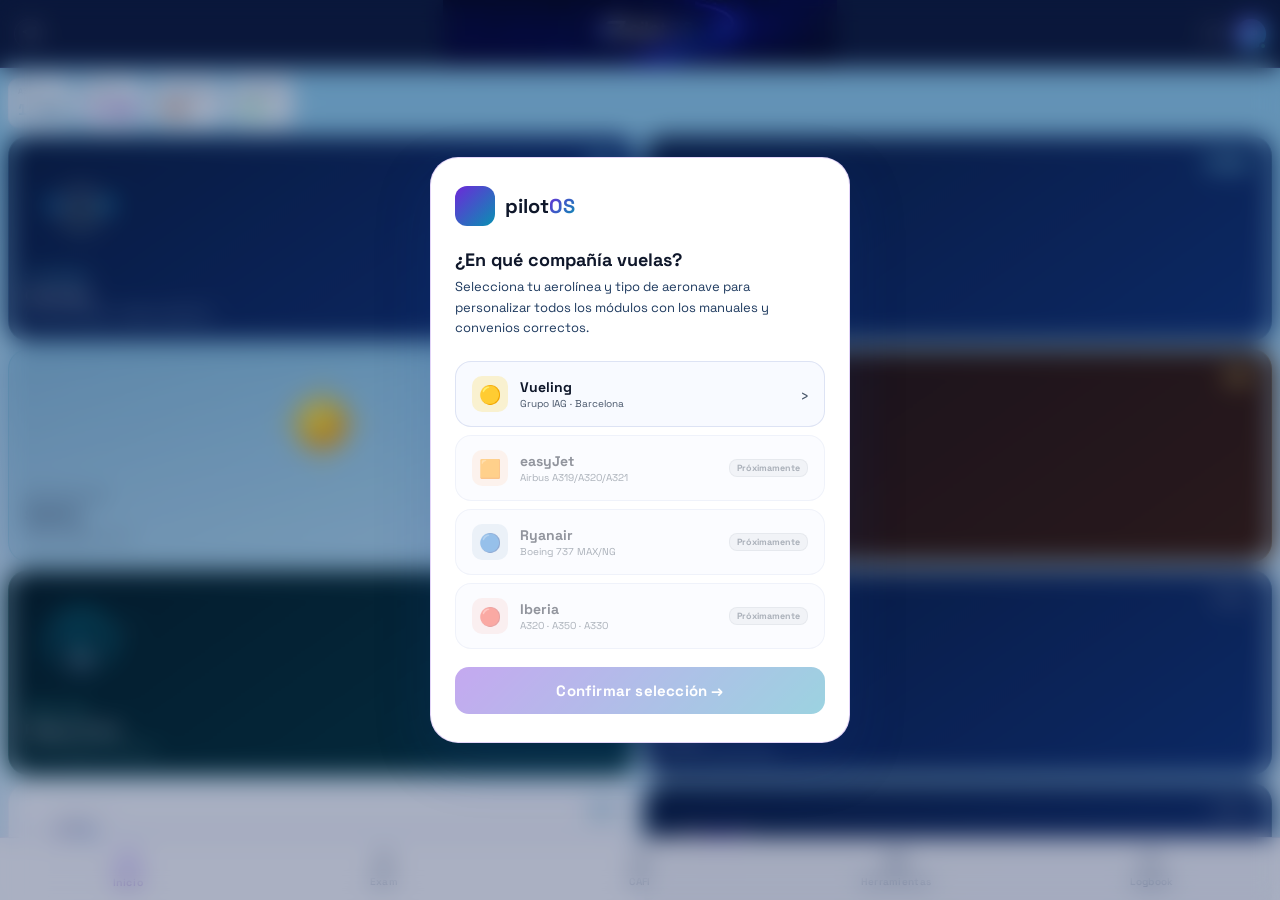
==== Index.html @ 2be9088c "Add files via upload" ====
<!DOCTYPE html>
<html lang="es">
<head>
<meta charset="UTF-8">
<meta name="viewport" content="width=device-width,initial-scale=1,maximum-scale=1,user-scalable=no">
<title>PilotOS</title>
<link rel="preconnect" href="https://fonts.googleapis.com" crossorigin>
<link rel="preconnect" href="https://fonts.gstatic.com" crossorigin>
<link href="https://fonts.googleapis.com/css2?family=Space+Grotesk:wght@300;400;500;600;700&family=Space+Mono:wght@400;700&display=swap" rel="stylesheet">
<style>
:root{
  /* Light sky theme */
  --ink:#FFFFFF;     /* card background: white */
  --ink2:#F0F6FF;    /* secondary surface: pale blue */
  --ink3:#E2EDF9;    /* tertiary surface: slightly darker pale blue */
  --v:#5B21B6;       /* violet (darker for light bg) */
  --vl:#7C3AED;      /* violet accent */
  --vd:#4C1D95;
  --c:#0891B2;       /* cyan (darker for light bg) */
  --cl:#0E7490;
  --cd:#164E63;
  --am:#B45309;      /* amber (darker for light bg) */
  --am2:#92400E;
  --g:linear-gradient(135deg,#6D28D9,#0891B2);
  --g2:linear-gradient(135deg,#5B21B6,#0369A1);
  --g3:linear-gradient(135deg,#6D28D9,#0891B2);
  --w:#FFFFFF; --w2:#F0F6FF; --w3:#DBEAFE;
  --t1:#0F172A;   /* primary text: very dark navy */
  --t2:#1E3A5F;   /* secondary text: dark blue */
  --t3:#475569;   /* tertiary text: slate */
  --b1:rgba(30,58,164,.1);   /* borders: blue-tinted */
  --b2:rgba(91,33,182,.25);
  --b3:rgba(8,145,178,.2);
  --r16:16px; --r20:20px; --r28:28px; --r36:36px;
}
*,*::before,*::after{box-sizing:border-box;margin:0;padding:0}
html,body{height:100%;overflow:hidden}



body{font-family:'Space Grotesk',-apple-system,BlinkMacSystemFont,'Segoe UI',system-ui,sans-serif;background:#C8E6F5;color:#0F172A;-webkit-font-smoothing:antialiased;overscroll-behavior:none}

/* ── SKY BACKGROUND ── */
body::before{content:'';position:fixed;inset:0;pointer-events:none;z-index:0;
  background:linear-gradient(180deg,
    #87CEEB 0%,
    #B0D9EE 35%,
    #C8E6F5 60%,
    #D6EEF8 100%
  );
}
/* ── CLOUDS ── */
body::after{content:'';position:fixed;inset:0;pointer-events:none;z-index:0;
  background:
    radial-gradient(ellipse 120px 50px at 15% 18%, rgba(255,255,255,.85) 0%, transparent 70%),
    radial-gradient(ellipse 80px 36px at 22% 16%, rgba(255,255,255,.9) 0%, transparent 60%),
    radial-gradient(ellipse 90px 35px at 10% 20%, rgba(255,255,255,.7) 0%, transparent 60%),
    radial-gradient(ellipse 140px 55px at 72% 10%, rgba(255,255,255,.8) 0%, transparent 70%),
    radial-gradient(ellipse 100px 40px at 80% 8%, rgba(255,255,255,.85) 0%, transparent 60%),
    radial-gradient(ellipse 85px 38px at 65% 12%, rgba(255,255,255,.75) 0%, transparent 65%),
    radial-gradient(ellipse 110px 44px at 45% 22%, rgba(255,255,255,.7) 0%, transparent 65%),
    radial-gradient(ellipse 70px 30px at 50% 20%, rgba(255,255,255,.8) 0%, transparent 55%),
    radial-gradient(ellipse 95px 42px at 35% 7%, rgba(255,255,255,.72) 0%, transparent 65%);
}

/* ── SCREENS ── */



/* ── SCROLLABLE CONTENT ── */
.scroll-body{flex:1;overflow-y:auto;overflow-x:hidden;-webkit-overflow-scrolling:touch;overscroll-behavior-y:contain}
.scroll-body::-webkit-scrollbar{display:none}

/* ── TOP STATUS BAR ── */
.status-bar{display:flex;align-items:center;justify-content:space-between;padding:12px 20px 0;flex-shrink:0}
.sb-left{display:flex;align-items:center;gap:8px}
.avatar{width:36px;height:36px;border-radius:50%;background:var(--g);display:flex;align-items:center;justify-content:center;font-size:14px;font-weight:700;color:#fff;flex-shrink:0;position:relative}
.avatar::after{content:'';width:10px;height:10px;border-radius:50%;background:#4ADE80;border:2px solid #FFFFFF;position:absolute;bottom:0;right:0}
.sb-name{font-size:13px;font-weight:500;color:#1E3A5F}
.sb-right{display:flex;align-items:center;gap:10px}
.notif-btn{width:36px;height:36px;border-radius:50%;background:rgba(30,58,164,.06);border:1px solid rgba(30,58,164,.1);display:flex;align-items:center;justify-content:center;cursor:pointer}

/* ── HERO ── */
.hero{padding:18px 20px 0}
.hero-eye{font-size:13px;color:#1E3A5F;font-weight:400;margin-bottom:4px}
.hero-title{font-family:'Space Grotesk',-apple-system,BlinkMacSystemFont,'Segoe UI',system-ui,sans-serif;font-size:clamp(32px,8vw,42px);font-weight:800;line-height:1.05;letter-spacing:-1px;margin-bottom:16px}
.hero-title span{background:var(--g3);-webkit-background-clip:text;-webkit-text-fill-color:transparent}

/* ── PILL TABS ── */
.tabs-wrap{padding:0 20px;margin-bottom:22px;flex-shrink:0}
.tabs{display:flex;background:#F0F6FF;border-radius:14px;padding:4px;border:1px solid rgba(30,58,164,.1)}
.tab{flex:1;padding:9px 8px;text-align:center;font-family:'Space Grotesk',-apple-system,BlinkMacSystemFont,'Segoe UI',system-ui,sans-serif;font-size:12px;font-weight:500;color:#475569;cursor:pointer;border-radius:10px;transition:all .18s;border:none;background:transparent;white-space:nowrap}
.tab.on{background:linear-gradient(135deg,rgba(124,58,237,.3),rgba(34,211,238,.2));color:#0F172A;font-weight:600;box-shadow:0 2px 8px rgba(124,58,237,.2)}

/* ── STAT PILLS ROW ── */
.stats-scroll{overflow-x:auto;padding:0 20px;margin-bottom:22px;flex-shrink:0}
.stats-scroll::-webkit-scrollbar{display:none}
.stats-row{display:flex;gap:10px;width:max-content}
.stat-pill{background:rgba(255,255,255,.88);border:1px solid rgba(30,58,164,.12);border-radius:16px;padding:12px 16px;min-width:100px;box-shadow:0 1px 4px rgba(30,58,164,.08)}
.sp-label{font-size:10px;font-weight:500;color:#475569;text-transform:uppercase;letter-spacing:.5px;margin-bottom:3px}
.sp-val{font-size:20px;font-weight:700;font-family:'Space Mono','SF Mono','Fira Code','Courier New',monospace;color:#0F172A}
.sp-val.v{color:#5B21B6}.sp-val.c{color:#0369A1}.sp-val.g{color:#4ADE80}.sp-val.a{color:#92400E}.sp-val.r{color:#F87171}

/* ── MODULE GRID ── */
.grid-wrap{padding:0 20px}
.grid-label{font-size:11px;font-weight:600;color:#475569;text-transform:uppercase;letter-spacing:.8px;margin-bottom:12px}
.grid{display:grid;grid-template-columns:1fr 1fr;gap:12px;padding-bottom:100px}

/* ── MODULE CARD ── */
.mcard{border-radius:var(--r20);padding:16px;cursor:pointer;transition:transform .22s cubic-bezier(.2,.8,.3,1),box-shadow .22s,border-color .22s;position:relative;overflow:hidden;min-height:200px;display:flex;flex-direction:column;justify-content:space-between}
.mcard::before{content:'';position:absolute;inset:0;border-radius:inherit;opacity:0;background:var(--g);transition:opacity .22s}
.mcard:hover::before,.mcard:active::before{opacity:.06}
.mcard:active{transform:scale(.97)}
.mcard.live{background:rgba(255,255,255,.92);border:1px solid rgba(30,58,164,.12);box-shadow:0 2px 10px rgba(30,58,164,.08)}
.mcard.featured{background:linear-gradient(145deg,rgba(109,40,217,.08),rgba(8,145,178,.06));border:1px solid rgba(109,40,217,.25);box-shadow:0 2px 10px rgba(109,40,217,.1)}
.mcard.soon{background:rgba(255,255,255,.6);border:1px solid rgba(30,58,164,.08);opacity:.6;cursor:default}
.mcard.soon:active{transform:none}
/* ══ CARD COLOR THEMES ══ */
/* Blue/Cyan — brand primary */
.mcard.mcard-cyan{
  background:linear-gradient(145deg,#0C2340 0%,#0A3060 40%,#0C3B6E 100%)!important;
  border:1px solid rgba(103,232,249,.22)!important;
  box-shadow:0 4px 20px rgba(8,145,178,.18),0 1px 4px rgba(8,145,178,.1)!important;
}
/* Amber warning */
.mcard.mcard-amber{
  background:linear-gradient(145deg,#2D1600 0%,#3D1F00 40%,#4A2500 100%)!important;
  border:1px solid rgba(252,211,77,.22)!important;
  box-shadow:0 4px 20px rgba(245,158,11,.18),0 1px 4px rgba(245,158,11,.1)!important;
}
/* Teal/Cyan — fatigue */
.mcard.mcard-teal{
  background:linear-gradient(145deg,#002B2B 0%,#003838 40%,#004444 100%)!important;
  border:1px solid rgba(94,234,212,.22)!important;
  box-shadow:0 4px 20px rgba(20,184,166,.18),0 1px 4px rgba(20,184,166,.1)!important;
}
/* Soon overlay on dark cards — reduce opacity slightly */
.mcard.mcard-soon-cyan{
  opacity:.72;cursor:default;
}
.mcard.mcard-soon-cyan:active{transform:none!important;}


.mc-top{display:flex;align-items:flex-start;justify-content:space-between;margin-bottom:12px}
.mc-icon-box{width:44px;height:44px;border-radius:14px;display:flex;align-items:center;justify-content:center;position:relative}
.mc-icon-box::before{display:none!important}
.mc-badge{font-size:9px;font-weight:700;padding:3px 7px;border-radius:10px;letter-spacing:.4px}
.badge-live{background:rgba(8,145,178,.1);color:#0369A1;border:1px solid rgba(8,145,178,.3);font-weight:700}
.badge-new{background:rgba(180,83,9,.08);color:#92400E;border:1px solid rgba(180,83,9,.25);font-weight:700}
.badge-soon{background:rgba(71,85,105,.08);color:#475569;border:1px solid rgba(71,85,105,.2)}
.mc-bottom{}
.mc-cat{font-size:10px;font-weight:600;color:#475569;text-transform:uppercase;letter-spacing:.6px;margin-bottom:4px}
.mc-title{font-family:'Space Grotesk',-apple-system,BlinkMacSystemFont,'Segoe UI',system-ui,sans-serif;font-size:15px;font-weight:700;color:#0F172A;line-height:1.2;margin-bottom:4px}
.mc-desc{font-size:11px;color:#475569;line-height:1.45}


/* ── INNER PAGE ── */
.inner-header{padding:12px 20px 0;display:flex;align-items:center;justify-content:space-between;flex-shrink:0;background:transparent}
.back-btn{display:flex;align-items:center;gap:6px;font-size:13px;font-weight:600;color:#5B21B6;cursor:pointer;padding:8px 0}
.ih-title{font-family:'Space Grotesk',-apple-system,BlinkMacSystemFont,'Segoe UI',system-ui,sans-serif;font-size:17px;font-weight:700;flex:1;text-align:center;color:#0F172A}
.ih-right{width:60px;text-align:right}
.page-content{padding:16px 20px;padding-bottom:80px}

/* ── CAFI BANNER ── */
.cafi-banner{background:linear-gradient(135deg,#1E3A5F 0%,#1a2b52 100%);border:1px solid rgba(109,40,217,.4);border-radius:18px;padding:14px 16px;display:flex;align-items:center;gap:12px;margin-bottom:12px}
.cafi-av{width:44px;height:44px;border-radius:14px;background:var(--g);display:flex;align-items:center;justify-content:center;flex-shrink:0}
.cafi-info .cafi-name{font-family:'Space Grotesk',system-ui,sans-serif;font-size:15px;font-weight:700;color:#FFFFFF;line-height:1.2}
.cafi-info .cafi-sub{font-size:11px;color:rgba(255,255,255,.72);margin-top:3px;line-height:1.4}
.online-dot{font-size:11px;font-weight:600;color:#4ADE80;display:flex;align-items:center;gap:5px;white-space:nowrap}
.online-dot::before{content:'';width:7px;height:7px;border-radius:50%;background:#4ADE80;flex-shrink:0;animation:pulse2 2s infinite}
@keyframes pulse2{0%,100%{opacity:1}50%{opacity:.4}}

/* ── QUICK CHIPS ── */
.qchips{display:flex;flex-wrap:wrap;gap:7px;margin-bottom:16px}
.qchip{font-size:11px;font-weight:500;padding:6px 13px;border-radius:20px;border:1px solid rgba(8,145,178,.25);background:rgba(8,145,178,.07);color:#0369A1;cursor:pointer;transition:all .14s;white-space:nowrap}
.qchip:active{background:rgba(34,211,238,.15)}

/* ── CHAT ── */
.chat-box{background:rgba(255,255,255,.95);border:1px solid rgba(30,58,164,.1);border-radius:var(--r20);overflow:hidden;margin-bottom:12px;box-shadow:0 2px 12px rgba(30,58,164,.08)}
.chat-msgs{max-height:42vh;overflow-y:auto;padding:16px;display:flex;flex-direction:column;gap:14px;scroll-behavior:smooth}
.chat-msgs::-webkit-scrollbar{display:none}
.msg{display:flex;gap:9px;animation:mi .18s ease}
@keyframes mi{from{opacity:0;transform:translateY(4px)}to{opacity:1;transform:translateY(0)}}
.av2{width:28px;height:28px;border-radius:50%;display:flex;align-items:center;justify-content:center;font-size:9px;font-weight:700;flex-shrink:0;margin-top:2px}
.av2.ai{background:var(--g);color:#fff}
.av2.ex{background:var(--g2);color:#fff}
.av2.me{background:#E2EDF9;color:#1E3A5F}
.mi-body{flex:1;min-width:0}
.mi-name{font-size:10px;font-weight:600;color:#475569;margin-bottom:3px;text-transform:uppercase;letter-spacing:.4px}
.mi-text{font-size:13px;line-height:1.7;color:#0F172A}
.mi-text strong{color:#0369A1;font-weight:600}
.mi-text em{color:#6D28D9;font-style:normal}
.ref-pill{display:inline-flex;align-items:center;gap:3px;font-family:'Space Mono','SF Mono','Fira Code','Courier New',monospace;font-size:9px;background:rgba(91,33,182,.08);color:#5B21B6;padding:3px 8px;border-radius:6px;border:1px solid rgba(91,33,182,.2);margin:3px 3px 0 0}
.ex-block{margin-top:10px;padding:10px 13px;background:rgba(8,145,178,.04);border:1px solid rgba(8,145,178,.15);border-radius:14px;border-left:3px solid #0891B2}
.ex-label{font-size:9px;font-weight:700;color:#0369A1;text-transform:uppercase;letter-spacing:.7px;margin-bottom:4px}
.ex-body{font-size:12px;color:#1E3A5F;line-height:1.6}

/* ── CHAT INPUT ── */
.chat-inp{display:flex;gap:8px;padding:10px 14px;background:#F0F6FF;border-top:1px solid rgba(30,58,164,.1);align-items:flex-end;flex-shrink:0}
.chat-ta{flex:1;font-family:'Space Grotesk',-apple-system,BlinkMacSystemFont,'Segoe UI',system-ui,sans-serif;font-size:13px;padding:10px 12px;border:1px solid rgba(30,58,164,.15);border-radius:14px;background:#FFFFFF;color:#0F172A;resize:none;min-height:44px;transition:border .12s;line-height:1.5;max-height:100px}
.chat-ta:focus{outline:none;border-color:rgba(124,58,237,.5)}
.chat-ta::placeholder{color:#94A3B8}
.chat-ta:disabled{opacity:.4}
.mic-b{width:40px;height:40px;border-radius:50%;flex-shrink:0;display:flex;align-items:center;justify-content:center;border:1px solid rgba(30,58,164,.15);background:#FFFFFF;cursor:pointer;transition:all .14s}
.mic-b:active,.mic-b.listening{background:var(--v);border-color:var(--v);animation:micpulse 1s infinite}
@keyframes micpulse{0%,100%{box-shadow:0 0 0 0 rgba(124,58,237,.4)}50%{box-shadow:0 0 0 7px rgba(124,58,237,0)}}
.mic-b:disabled{opacity:.3}
.send-b{height:40px;padding:0 16px;background:var(--g);color:#fff;font-family:'Space Grotesk',-apple-system,BlinkMacSystemFont,'Segoe UI',system-ui,sans-serif;font-size:13px;font-weight:600;border:none;border-radius:14px;cursor:pointer;transition:opacity .12s;white-space:nowrap;flex-shrink:0}
.send-b:hover:not(:disabled){opacity:.85}
.send-b:disabled{opacity:.4}
.vst-row{padding:4px 14px 6px;font-size:11px;color:#475569;display:flex;align-items:center;gap:5px}
.vdot{width:5px;height:5px;border-radius:50%;background:var(--v);animation:pulse2 1s infinite;flex-shrink:0}

/* ── OES ── */
.chip-row{display:flex;flex-wrap:wrap;gap:6px;margin-bottom:10px}
.chip{font-size:11px;font-weight:500;padding:5px 12px;border-radius:20px;border:1px solid rgba(30,58,164,.15);background:rgba(255,255,255,.8);color:#1E3A5F;cursor:pointer;transition:all .12s;white-space:nowrap}
.chip.on{background:rgba(109,40,217,.15);color:#5B21B6;border-color:rgba(109,40,217,.4);font-weight:600}
.mode-row{display:flex;background:rgba(255,255,255,.8);border:1px solid rgba(30,58,164,.12);border-radius:14px;padding:3px;margin-bottom:8px}
.mode-b{flex:1;padding:8px 10px;font-family:'Space Grotesk',-apple-system,BlinkMacSystemFont,'Segoe UI',system-ui,sans-serif;font-size:12px;font-weight:500;border:none;background:transparent;color:#475569;cursor:pointer;border-radius:10px;transition:all .12s;text-align:center}
.mode-b.on{background:rgba(109,40,217,.12);color:#5B21B6;border:1px solid rgba(109,40,217,.3);font-weight:600}
.mhint{font-size:11px;color:#475569;margin-bottom:12px}
.prog-row{display:flex;justify-content:space-between;margin-bottom:4px}
.prl{font-size:10px;color:#475569;font-family:'Space Mono','SF Mono','Fira Code','Courier New',monospace}
.pbar-w{height:3px;background:rgba(30,58,164,.12);border-radius:2px;overflow:hidden;margin-bottom:14px}
.pbar{height:100%;background:var(--g);border-radius:2px;transition:width .4s}

/* OES OPTS */
.opts{display:flex;flex-direction:column;gap:6px;margin-top:9px}
.opt{display:flex;align-items:flex-start;gap:8px;padding:10px 12px;border:1px solid rgba(30,58,164,.12);border-radius:14px;background:rgba(255,255,255,.85);cursor:pointer;font-family:'Space Grotesk',-apple-system,BlinkMacSystemFont,'Segoe UI',system-ui,sans-serif;font-size:13px;color:#0F172A;text-align:left;transition:all .12s;line-height:1.45;width:100%}
.opt:active:not(:disabled){border-color:rgba(109,40,217,.4);background:rgba(109,40,217,.06)}
.opt:disabled{cursor:default}
.opt.correct{background:rgba(74,222,128,.08);border-color:#4ADE80;color:#4ADE80;font-weight:500}
.opt.wrong{background:rgba(248,113,113,.08);border-color:#F87171;color:#F87171}
.opt.reveal{background:rgba(74,222,128,.06);border-color:#4ADE80;color:#4ADE80;opacity:.5}
.ol{width:18px;height:18px;border-radius:5px;background:#E2EDF9;border:1px solid rgba(30,58,164,.15);color:#475569;font-size:9px;font-weight:700;flex-shrink:0;display:flex;align-items:center;justify-content:center;margin-top:1px}
.opt.correct .ol{background:#4ADE80;color:#0B1020;border-color:#4ADE80}
.opt.wrong .ol{background:#F87171;color:#0B1020;border-color:#F87171}
.opt.reveal .ol{background:#4ADE80;color:#0B1020;border-color:#4ADE80}

/* OES FEEDBACK */
.fb{margin-top:8px;padding:10px 12px;border-radius:14px;border-left:3px solid}
.fb.p{background:rgba(74,222,128,.06);border-color:#4ADE80}
.fb.x{background:rgba(245,158,11,.06);border-color:#B45309}
.fb.f{background:rgba(248,113,113,.06);border-color:#F87171}
.fbs{font-size:10px;font-weight:700;margin-bottom:3px;text-transform:uppercase;letter-spacing:.4px}
.fb.p .fbs{color:#4ADE80}.fb.x .fbs{color:#B45309}.fb.f .fbs{color:#F87171}
.fbt{font-size:12px;color:#1E3A5F;line-height:1.55}
.fbr{margin-top:4px;padding-top:4px;border-top:1px solid rgba(30,58,164,.1);font-size:11px;color:#0369A1;font-family:'Space Mono','SF Mono','Fira Code','Courier New',monospace}

/* START SCREEN */
.start-sc{text-align:center;padding:32px 16px}
.start-sc h2{font-family:'Space Grotesk',-apple-system,BlinkMacSystemFont,'Segoe UI',system-ui,sans-serif;font-size:20px;font-weight:800;margin-bottom:8px;color:#0F172A}
.start-sc p{font-size:13px;color:#1E3A5F;max-width:300px;margin:0 auto 20px;line-height:1.65}
.start-btn{display:inline-flex;align-items:center;gap:7px;padding:12px 26px;background:var(--g);color:#fff;font-family:'Space Grotesk',-apple-system,BlinkMacSystemFont,'Segoe UI',system-ui,sans-serif;font-size:14px;font-weight:600;border:none;border-radius:14px;cursor:pointer;transition:all .15s}
.start-btn:active{opacity:.85;transform:scale(.98)}

/* BOTTOM ACTIONS */
.bot-row{display:flex;gap:10px;margin-top:12px;padding-bottom:10px}
.nb{flex:1;padding:12px;font-family:'Space Grotesk',-apple-system,BlinkMacSystemFont,'Segoe UI',system-ui,sans-serif;font-size:13px;font-weight:600;background:var(--g);color:#fff;border:none;border-radius:14px;cursor:pointer;transition:all .14s}
.nb:active:not(:disabled){opacity:.85;transform:scale(.98)}
.nb:disabled{opacity:.35;cursor:not-allowed}
.rb{padding:12px 16px;font-family:'Space Grotesk',-apple-system,BlinkMacSystemFont,'Segoe UI',system-ui,sans-serif;font-size:13px;background:#FFFFFF;color:#1E3A5F;border:1px solid rgba(30,58,164,.15);border-radius:14px;cursor:pointer}
.rb:active{background:#F0F6FF}

/* FORMS */
.fg{margin-bottom:14px}
.fl{font-size:11px;font-weight:600;color:#1E3A5F;margin-bottom:6px;display:block;text-transform:uppercase;letter-spacing:.5px}
.fi{width:100%;font-family:'Space Grotesk',-apple-system,BlinkMacSystemFont,'Segoe UI',system-ui,sans-serif;font-size:14px;padding:12px 14px;border:1px solid rgba(30,58,164,.15);border-radius:14px;background:#FFFFFF;color:#0F172A;transition:border .12s}
.fi:focus{outline:none;border-color:rgba(124,58,237,.5)}
.fi::placeholder{color:#94A3B8}
.fi option{background:#FFFFFF;color:#0F172A}
.frow{display:grid;grid-template-columns:1fr 1fr;gap:12px}
.act-btn{width:100%;padding:13px;font-family:'Space Grotesk',-apple-system,BlinkMacSystemFont,'Segoe UI',system-ui,sans-serif;font-size:14px;font-weight:600;background:var(--g);color:#fff;border:none;border-radius:14px;cursor:pointer;transition:opacity .12s;margin-top:4px}
.act-btn:active{opacity:.85}

/* RESULT */
.res-card{background:#FFFFFF;border:1px solid rgba(30,58,164,.12);border-radius:var(--r20);padding:20px;margin-top:16px;text-align:center;box-shadow:0 2px 12px rgba(30,58,164,.08)}
.res-big{font-family:'Space Grotesk',-apple-system,BlinkMacSystemFont,'Segoe UI',system-ui,sans-serif;font-size:44px;font-weight:800;background:var(--g3);-webkit-background-clip:text;-webkit-text-fill-color:transparent;line-height:1}
.res-lbl{font-size:12px;color:#1E3A5F;margin-top:4px}
.res-bds{display:grid;grid-template-columns:repeat(3,1fr);gap:8px;margin-top:14px}
.rbd{background:#F0F6FF;border:1px solid rgba(30,58,164,.1);border-radius:14px;padding:10px 8px;text-align:center}
.rbd-v{font-size:16px;font-weight:700;font-family:'Space Mono','SF Mono','Fira Code','Courier New',monospace;color:#0F172A}
.rbd-l{font-size:9px;color:#475569;margin-top:2px}

/* CAREER */
.tl{display:flex;flex-direction:column;gap:0}
.tl-item{display:flex;gap:14px;padding-bottom:20px;position:relative}
.tl-item::before{content:'';position:absolute;left:14px;top:30px;bottom:0;width:1px;background:rgba(30,58,164,.12)}
.tl-item:last-child::before{display:none}
.tl-dot{width:30px;height:30px;border-radius:50%;display:flex;align-items:center;justify-content:center;font-size:11px;flex-shrink:0;z-index:1}
.done{background:rgba(74,222,128,.15);border:1px solid #4ADE80;color:#4ADE80}
.act-dot{background:rgba(34,211,238,.15);border:1px solid var(--c);color:var(--c)}
.fut{background:#E2EDF9;border:1px solid rgba(30,58,164,.1);color:#475569}
.tl-body{flex:1;padding-top:4px}
.tl-t{font-family:'Space Grotesk',-apple-system,BlinkMacSystemFont,'Segoe UI',system-ui,sans-serif;font-size:14px;font-weight:700;margin-bottom:2px;color:#0F172A}
.tl-m{font-size:12px;color:#1E3A5F}
.tl-badge{font-size:10px;font-weight:600;padding:2px 8px;border-radius:20px;display:inline-block;margin-top:5px}
.prog-mini{height:6px;border-radius:3px;overflow:hidden;background:rgba(30,58,164,.1);margin:8px 0 3px}
.prog-mini-fill{height:100%;background:var(--g);border-radius:3px}

/* NOTE */
.note{font-size:11px;color:#475569;text-align:center;margin-top:10px}

/* ── BOTTOM TABS ── */
.bottom-tabs{position:fixed;bottom:0;left:0;right:0;z-index:100;background:rgba(255,255,255,.97);backdrop-filter:blur(24px);border-top:1.5px solid rgba(30,58,164,.15);display:flex;padding:8px 0 max(8px, env(safe-area-inset-bottom));box-shadow:0 -2px 16px rgba(30,58,164,.1)}
.btab{flex:1;display:flex;flex-direction:column;align-items:center;gap:3px;cursor:pointer;padding:4px 0;transition:all .14s}
.btab svg{transition:all .14s;color:#334155}
.btab-l{font-size:10px;font-weight:600;color:#1E3A5F;transition:color .14s;letter-spacing:.3px}
.btab.on svg{filter:drop-shadow(0 0 8px rgba(109,40,217,.5)) brightness(1.1)}
.btab.on .btab-l{color:#6D28D9;font-weight:700}

/* ── SYNE headings in inner pages ── */
.page-hero{padding:8px 0 20px}
.page-hero-eye{font-size:11px;font-weight:600;color:#0369A1;text-transform:uppercase;letter-spacing:1px;margin-bottom:4px}
.page-hero-title{font-family:'Space Grotesk',-apple-system,BlinkMacSystemFont,'Segoe UI',system-ui,sans-serif;font-size:26px;font-weight:800;letter-spacing:-.4px;color:#0F172A}
.page-hero-sub{font-size:13px;color:#1E3A5F;margin-top:4px;line-height:1.6}

@media(max-width:380px){
  .frow{grid-template-columns:1fr}
  .hero-title{font-size:28px}
}

/* ════ ONBOARDING MODAL ════ */
.modal-overlay{position:fixed;inset:0;z-index:500;background:rgba(14,30,80,.35);backdrop-filter:blur(12px);display:flex;align-items:center;justify-content:center;padding:20px;animation:fadeIn .3s ease}
.modal-box{background:#FFFFFF;border:1px solid rgba(109,40,217,.2);border-radius:28px;padding:28px 24px;max-width:420px;width:100%;animation:slideUp .35s cubic-bezier(.2,.8,.3,1);box-shadow:0 20px 60px rgba(30,58,164,.15)}
@keyframes slideUp{from{opacity:0;transform:translateY(24px)}to{opacity:1;transform:translateY(0)}}
.modal-logo{display:flex;align-items:center;gap:10px;margin-bottom:22px}
.modal-logo-icon{width:40px;height:40px;border-radius:12px;background:var(--g);display:flex;align-items:center;justify-content:center}
.modal-logo-text{font-family:'Space Grotesk',-apple-system,BlinkMacSystemFont,'Segoe UI',system-ui,sans-serif;font-size:20px;font-weight:800}
.modal-logo-text em{background:var(--g3);-webkit-background-clip:text;-webkit-text-fill-color:transparent;font-style:normal}
.modal-title{font-family:'Space Grotesk',-apple-system,BlinkMacSystemFont,'Segoe UI',system-ui,sans-serif;font-size:18px;font-weight:700;margin-bottom:6px;color:#0F172A}
.modal-sub{font-size:13px;color:#1E3A5F;margin-bottom:22px;line-height:1.6}
.airline-list{display:flex;flex-direction:column;gap:8px}
.airline-item{background:#F8FAFF;border:1.5px solid rgba(30,58,164,.12);border-radius:16px;overflow:hidden;transition:border-color .15s}
.airline-item.selected{border-color:rgba(109,40,217,.4)}
.airline-header{display:flex;align-items:center;gap:12px;padding:14px 16px;cursor:pointer}
.airline-logo{width:36px;height:36px;border-radius:10px;display:flex;align-items:center;justify-content:center;font-size:18px;flex-shrink:0}
.airline-name{font-family:'Space Grotesk',-apple-system,BlinkMacSystemFont,'Segoe UI',system-ui,sans-serif;font-size:14px;font-weight:700;color:#0F172A}
.airline-tag{font-size:10px;color:#475569;margin-top:1px}
.airline-arrow{margin-left:auto;color:#475569;font-size:16px;transition:transform .2s}
.airline-item.open .airline-arrow{transform:rotate(90deg)}
.aircraft-list{display:none;padding:0 16px 14px;display:flex;flex-direction:column;gap:6px}
.airline-item:not(.open) .aircraft-list{display:none}
.airline-item.open .aircraft-list{display:flex}
.aircraft-btn{padding:9px 14px;border-radius:12px;border:1px solid rgba(30,58,164,.12);background:#FFFFFF;color:#1E3A5F;font-family:'Space Grotesk',-apple-system,BlinkMacSystemFont,'Segoe UI',system-ui,sans-serif;font-size:13px;font-weight:500;cursor:pointer;text-align:left;transition:all .14s;display:flex;align-items:center;gap:8px}
.aircraft-btn:active,.aircraft-btn.sel{background:rgba(109,40,217,.08);border-color:rgba(109,40,217,.35);color:#5B21B6;font-weight:600}
.aircraft-btn .ac-dot{width:8px;height:8px;border-radius:50%;background:rgba(30,58,164,.15);flex-shrink:0}
.aircraft-btn.sel .ac-dot{background:#6D28D9}
.soon-airline{opacity:.45;pointer-events:none}
.soon-tag{font-size:9px;font-weight:700;padding:2px 7px;border-radius:8px;background:rgba(100,116,139,.15);color:#475569;border:1px solid rgba(100,116,139,.2);margin-left:auto}
.modal-btn{width:100%;padding:14px;font-family:'Space Grotesk',-apple-system,BlinkMacSystemFont,'Segoe UI',system-ui,sans-serif;font-size:15px;font-weight:700;background:var(--g);color:#fff;border:none;border-radius:14px;cursor:pointer;margin-top:18px;transition:all .15s;letter-spacing:.2px}
.modal-btn:disabled{opacity:.4;cursor:not-allowed}
.modal-btn:not(:disabled):active{opacity:.85;transform:scale(.98)}
.company-badge{display:inline-flex;align-items:center;gap:5px;font-family:'Space Mono','SF Mono','Fira Code','Courier New',monospace;font-size:10px;font-weight:500;background:rgba(109,40,217,.08);color:#5B21B6;padding:4px 10px;border-radius:20px;border:1px solid rgba(109,40,217,.2)}

/* ════ UPLOAD ZONE ════ */
.upload-zone{border:2px dashed rgba(109,40,217,.3);border-radius:16px;padding:24px 16px;text-align:center;cursor:pointer;transition:all .2s;background:rgba(255,255,255,.7);position:relative}
.upload-zone:hover,.upload-zone.drag{border-color:rgba(124,58,237,.6);background:rgba(124,58,237,.08)}
.upload-zone input[type=file]{position:absolute;inset:0;opacity:0;cursor:pointer;width:100%;height:100%}
.upload-icon{font-size:28px;margin-bottom:8px}
.upload-title{font-family:'Space Grotesk',-apple-system,BlinkMacSystemFont,'Segoe UI',system-ui,sans-serif;font-size:14px;font-weight:700;margin-bottom:4px;color:#0F172A}
.upload-sub{font-size:12px;color:#1E3A5F}
.upload-loaded{border-color:rgba(74,222,128,.4);background:rgba(74,222,128,.06)}
.upload-loaded .upload-icon::after{content:'✓'}

/* ── PROGRESS BAR ── */
.up-progress{margin-top:14px;display:none}
.up-prog-label{display:flex;justify-content:space-between;font-size:11px;color:#1E3A5F;margin-bottom:5px}
.up-prog-bar{height:6px;background:rgba(30,58,164,.1);border-radius:3px;overflow:hidden}
.up-prog-fill{height:100%;background:var(--g);border-radius:3px;transition:width .4s ease;width:0%}
.up-prog-status{font-size:11px;color:#0369A1;margin-top:5px}
.pay-info-box{background:#FFFFFF;border:1px solid rgba(30,58,164,.1);border-radius:14px;padding:14px 16px;margin-top:12px;display:none;box-shadow:0 1px 4px rgba(30,58,164,.06)}
.pay-info-title{font-size:11px;font-weight:700;color:#0369A1;text-transform:uppercase;letter-spacing:.5px;margin-bottom:10px}
.pay-line{display:flex;justify-content:space-between;align-items:center;padding:5px 0;border-bottom:1px solid rgba(30,58,164,.08)}
.pay-line:last-child{border-bottom:none}
.pay-line-key{font-size:12px;color:#1E3A5F}
.pay-line-val{font-size:13px;font-weight:600;color:#0F172A;font-family:'Space Mono','SF Mono','Fira Code','Courier New',monospace}
.divider-or{display:flex;align-items:center;gap:10px;margin:14px 0;font-size:12px;color:#475569}
.divider-or::before,.divider-or::after{content:'';flex:1;height:1px;background:rgba(30,58,164,.1)}

/* ════ DOCUMENTS SECTION ════ */
.doc-grid{display:flex;flex-direction:column;gap:12px;padding-bottom:80px}
.doc-card{background:#FFFFFF;border:1px solid rgba(30,58,164,.1);border-radius:20px;overflow:hidden;transition:border-color .15s;box-shadow:0 1px 6px rgba(30,58,164,.06)}
.doc-card-header{display:flex;align-items:center;gap:12px;padding:16px}
.doc-card-icon{width:42px;height:42px;border-radius:12px;background:#F0F6FF;display:flex;align-items:center;justify-content:center;font-size:20px;flex-shrink:0;position:relative}
.doc-card-icon::before{content:'';position:absolute;inset:0;border-radius:inherit;background:var(--g);opacity:.12}
.doc-card-info{flex:1;min-width:0}
.doc-card-name{font-family:'Space Grotesk',-apple-system,BlinkMacSystemFont,'Segoe UI',system-ui,sans-serif;font-size:14px;font-weight:700;color:#0F172A}
.doc-card-status{font-size:11px;font-weight:600;margin-top:3px;display:flex;align-items:center;gap:5px}
.doc-card-status.ok{color:#4ADE80}
.doc-card-status.warn{color:#F59E0B}
.doc-card-status.exp{color:#F87171}
.doc-card-status.empty{color:#475569}
.doc-expiry-dot{width:7px;height:7px;border-radius:50%;flex-shrink:0}
.ok .doc-expiry-dot{background:#4ADE80}
.warn .doc-expiry-dot{background:#F59E0B;animation:pulse2 1.5s infinite}
.exp .doc-expiry-dot{background:#F87171;animation:pulse2 .8s infinite}
.doc-actions{margin-left:auto;display:flex;gap:6px}
.doc-action-btn{width:34px;height:34px;border-radius:10px;border:1px solid rgba(30,58,164,.12);background:#F0F6FF;display:flex;align-items:center;justify-content:center;cursor:pointer;transition:all .14s;font-size:16px}
.doc-action-btn:active{background:rgba(124,58,237,.2);border-color:var(--b2)}
.doc-preview{display:none;border-top:1px solid rgba(30,58,164,.08)}
.doc-preview.open{display:block}
.doc-preview-img{width:100%;max-height:200px;object-fit:cover;display:block}
.doc-preview-pdf{width:100%;height:160px;background:#F0F6FF;display:flex;align-items:center;justify-content:center;font-size:32px;color:#475569}
.doc-dates{padding:14px 16px;display:grid;grid-template-columns:1fr 1fr;gap:10px}
.doc-date-field{}
.doc-date-label{font-size:10px;font-weight:600;color:#475569;text-transform:uppercase;letter-spacing:.4px;margin-bottom:4px}
.doc-date-val{font-size:13px;font-weight:600;font-family:'Space Mono','SF Mono','Fira Code','Courier New',monospace}
.doc-upload-area{padding:0 16px 16px}
.doc-upload-btn{width:100%;padding:10px;border-radius:12px;border:1.5px dashed rgba(109,40,217,.3);background:rgba(255,255,255,.8);color:#5B21B6;font-family:'Space Grotesk',-apple-system,BlinkMacSystemFont,'Segoe UI',system-ui,sans-serif;font-size:13px;font-weight:500;cursor:pointer;transition:all .14s;display:flex;align-items:center;justify-content:center;gap:8px;position:relative;overflow:hidden}
.doc-upload-btn input{position:absolute;inset:0;opacity:0;cursor:pointer;font-size:0}
.doc-upload-btn:hover{background:rgba(124,58,237,.08);border-color:rgba(124,58,237,.5)}
.doc-date-form{padding:0 16px 16px;display:grid;grid-template-columns:1fr 1fr;gap:10px}
.doc-date-input{}
.doc-date-input label{font-size:10px;font-weight:600;color:#475569;text-transform:uppercase;letter-spacing:.4px;margin-bottom:4px;display:block}
.doc-date-input input{width:100%;font-family:'Space Mono','SF Mono','Fira Code','Courier New',monospace;font-size:12px;padding:8px 10px;border:1px solid rgba(30,58,164,.15);border-radius:10px;background:#FFFFFF;color:#0F172A}
.doc-date-input input:focus{outline:none;border-color:rgba(124,58,237,.5)}
.doc-save-btn{width:100%;margin:0 16px 16px;width:calc(100% - 32px);padding:10px;border-radius:12px;background:var(--g);border:none;color:#fff;font-family:'Space Grotesk',-apple-system,BlinkMacSystemFont,'Segoe UI',system-ui,sans-serif;font-size:13px;font-weight:600;cursor:pointer}

/* ════ ALERT TOAST ════ */
.toast{position:fixed;bottom:90px;left:50%;transform:translateX(-50%);z-index:300;background:#FFFBEB;border:1px solid rgba(180,83,9,.3);border-radius:16px;padding:12px 18px;display:flex;align-items:center;gap:10px;font-size:13px;color:#92400E;box-shadow:0 8px 32px rgba(30,58,164,.15);animation:toastIn .3s ease;max-width:340px;width:90%}
@keyframes toastIn{from{opacity:0;transform:translate(-50%,20px)}to{opacity:1;transform:translate(-50%,0)}}





/* ── PLAN RF CHIPS ── */
.pc-rf-chips{display:flex;flex-direction:column;gap:0;margin-bottom:0}
.pc-rf-chip{display:flex;align-items:center;gap:10px;padding:11px 14px;border-radius:12px;cursor:pointer;transition:all .2s;border:1.5px solid #E2E8F0;background:#F8FAFC;margin-bottom:6px;user-select:none}
.pc-rf-chip.on{background:linear-gradient(135deg,rgba(99,102,241,.08),rgba(139,92,246,.06));border-color:rgba(99,102,241,.35)}
.pc-rf-chip-icon{font-size:18px;flex-shrink:0;width:24px;text-align:center}
.pc-rf-chip > span:nth-child(2){flex:1;font-size:13px;font-weight:500;color:#1E293B}
.pc-rf-chip.on > span:nth-child(2){color:#3730A3}
.pc-rf-chip::after{content:'';width:18px;height:18px;border-radius:50%;border:2px solid #CBD5E1;flex-shrink:0;transition:all .2s;background:#fff}
.pc-rf-chip.on::after{background:#6366F1;border-color:#6366F1;content:'✓';color:#fff;font-size:10px;font-weight:700;display:flex;align-items:center;justify-content:center}
.pc-rf-chip-inp{width:80px!important;padding:5px 8px!important;font-size:12px!important;border-radius:8px!important;display:none;flex-shrink:0;text-align:right;margin-left:auto}
.pc-rf-chip.on .pc-rf-chip-inp{display:block}
.pc-rf-total-bar{display:flex;justify-content:space-between;align-items:center;background:linear-gradient(135deg,#6366F1,#8B5CF6);border-radius:12px;padding:12px 16px;margin-top:4px}
.pc-rf-total-label{font-size:12px;color:rgba(255,255,255,.85);font-weight:500}
.pc-rf-total-val{font-size:17px;font-weight:700;color:#fff}
/* ════ ANIMATIONS & DYNAMICS ════ */

/* Scroll fade-in */
.fade-up{opacity:0;transform:translateY(18px)}
.fade-up.visible{opacity:1;transform:translateY(0)}
/* Once visible, stay visible — no re-trigger */
.fade-up.visible{animation:none!important}
.fade-up:nth-child(2){transition-delay:.07s}
.fade-up:nth-child(3){transition-delay:.13s}
.fade-up:nth-child(4){transition-delay:.19s}
.fade-up:nth-child(5){transition-delay:.25s}
.fade-up:nth-child(6){transition-delay:.31s}
.fade-up:nth-child(7){transition-delay:.37s}
.fade-up:nth-child(8){transition-delay:.43s}
/* Doc cards: never reset to invisible after first render */
.doc-card{opacity:1!important;transform:none!important;transition:border-color .2s,box-shadow .2s,background-color .3s!important}

/* Card press */
.mcard{transition:transform .22s cubic-bezier(.2,.8,.3,1),box-shadow .22s,border-color .22s;transform:translateZ(0)}
.mcard:active{transform:scale(.96) translateZ(0);box-shadow:0 1px 4px rgba(30,58,164,.1)!important}

/* Card hover lift */
@media(hover:hover){
  .mcard.live:hover,.mcard.featured:hover{
    transform:translateY(-4px) translateZ(0);
    box-shadow:0 10px 28px rgba(30,58,164,.14)!important;
  }
}

/* Screen transition */




/* Module card shimmer on enter */
@keyframes cardShimmer{
  0%{background-position:200% center}
  100%{background-position:-200% center}
}

/* Bottom tab bounce */
.btab{transition:all .18s cubic-bezier(.34,1.56,.64,1)}
.btab:active{transform:scale(.88)}
.btab.on{transform:scale(1.06)}

/* Hero title gradient animation */
@keyframes gradShift{
  0%,100%{background-position:0% 50%}
  50%{background-position:100% 50%}
}
.hero-title-grad{
  background:linear-gradient(135deg,#6D28D9,#0891B2,#7C3AED,#06B6D4);
  background-size:300% 300%;
  -webkit-background-clip:text;-webkit-text-fill-color:transparent;
  /* gradShift off */
}

/* Stat pill pop-in */
@keyframes popIn{
  0%{opacity:0;transform:scale(.85)}
  70%{transform:scale(1.04)}
  100%{opacity:1;transform:scale(1)}
}
.stat-pill{animation:popIn .4s cubic-bezier(.2,.8,.3,1) both;animation-fill-mode:forwards;animation-iteration-count:1}
.stat-pill:nth-child(1){animation-delay:.05s}
.stat-pill:nth-child(2){animation-delay:.10s}
.stat-pill:nth-child(3){animation-delay:.15s}
.stat-pill:nth-child(4){animation-delay:.20s}

/* Improved mc-icon-box */

.mcard:active 


/* Card label improvements */
.mc-cat{font-size:9px;font-weight:600;color:#0369A1;text-transform:uppercase;letter-spacing:.8px;margin-bottom:5px}
.mc-title{font-size:14px;font-weight:700;color:#0F172A;line-height:1.2;margin-bottom:5px;letter-spacing:-.2px}
.mc-desc{font-size:11px;color:#334155;line-height:1.5}

/* Better card backgrounds */
.mcard.live{
  background:rgba(255,255,255,.95)!important;
  border:1px solid rgba(30,58,164,.12)!important;
  box-shadow:0 2px 12px rgba(30,58,164,.07),0 1px 2px rgba(30,58,164,.04)!important;
}
.mcard.featured{
  background:linear-gradient(145deg,rgba(109,40,217,.07),rgba(8,145,178,.04),rgba(255,255,255,.9))!important;
  border:1px solid rgba(109,40,217,.2)!important;
  box-shadow:0 2px 14px rgba(109,40,217,.1)!important;
}
/* ══ CARD COLOR THEMES ══ */
/* Blue/Cyan — brand primary */
.mcard.mcard-cyan{
  background:linear-gradient(145deg,#0C2340 0%,#0A3060 40%,#0C3B6E 100%)!important;
  border:1px solid rgba(103,232,249,.22)!important;
  box-shadow:0 4px 20px rgba(8,145,178,.18),0 1px 4px rgba(8,145,178,.1)!important;
}
/* Amber warning */
.mcard.mcard-amber{
  background:linear-gradient(145deg,#2D1600 0%,#3D1F00 40%,#4A2500 100%)!important;
  border:1px solid rgba(252,211,77,.22)!important;
  box-shadow:0 4px 20px rgba(245,158,11,.18),0 1px 4px rgba(245,158,11,.1)!important;
}
/* Teal/Cyan — fatigue */
.mcard.mcard-teal{
  background:linear-gradient(145deg,#002B2B 0%,#003838 40%,#004444 100%)!important;
  border:1px solid rgba(94,234,212,.22)!important;
  box-shadow:0 4px 20px rgba(20,184,166,.18),0 1px 4px rgba(20,184,166,.1)!important;
}
/* Soon overlay on dark cards */
.mcard.mcard-soon-cyan{
  opacity:.72;cursor:default;
}
.mcard.mcard-soon-cyan:active{transform:none!important;}


/* Doc card uploaded state */
.doc-card.uploaded{border-color:rgba(74,222,128,.35)!important;background:#F0FDF4!important}
.doc-card.expiring{border-color:rgba(245,158,11,.35)!important;background:#FFFBEB!important}
.doc-card.expired{border-color:rgba(248,113,113,.35)!important;background:#FEF2F2!important}

/* Doc status strip at top */
.docs-status-strip{
  display:flex;gap:8px;padding:0 0 14px;overflow-x:auto;
}
.docs-status-strip::-webkit-scrollbar{display:none}
.dss-item{
  display:flex;align-items:center;gap:5px;padding:5px 11px;border-radius:20px;
  font-size:11px;font-weight:600;white-space:nowrap;flex-shrink:0;border:1px solid transparent;
}
.dss-ok{background:#F0FDF4;color:#15803D;border-color:rgba(74,222,128,.3)}
.dss-warn{background:#FFFBEB;color:#B45309;border-color:rgba(245,158,11,.3)}
.dss-exp{background:#FEF2F2;color:#B91C1C;border-color:rgba(248,113,113,.3)}
.dss-empty{background:#F1F5F9;color:#475569;border-color:rgba(71,85,105,.2)}
.dss-dot{width:7px;height:7px;border-radius:50%;flex-shrink:0}
.dss-ok .dss-dot{background:#4ADE80}
.dss-warn .dss-dot{background:#F59E0B}
.dss-exp .dss-dot{background:#F87171}
.dss-empty .dss-dot{background:#CBD5E1}

/* Upload button fix */
.doc-upload-row{display:flex;gap:8px;margin-bottom:8px}
.doc-upload-single{flex:1;padding:10px 8px;border-radius:12px;border:1.5px dashed rgba(109,40,217,.3);background:rgba(255,255,255,.8);color:#5B21B6;font-family:'Space Grotesk',-apple-system,BlinkMacSystemFont,'Segoe UI',system-ui,sans-serif;font-size:12px;font-weight:600;cursor:pointer;display:flex;align-items:center;justify-content:center;gap:5px;position:relative;overflow:hidden;min-height:44px;transition:all .15s;text-align:center;white-space:nowrap}
.doc-upload-single input{position:absolute;inset:0;opacity:0;cursor:pointer;width:100%;height:100%;font-size:0}
.doc-upload-single:hover{background:rgba(109,40,217,.08);border-color:rgba(109,40,217,.5)}
.doc-upload-single:active{transform:scale(.97)}
.doc-upload-single.camera{background:rgba(8,145,178,.06);border-color:rgba(8,145,178,.3);color:#0369A1}
.doc-upload-single.camera:hover{background:rgba(8,145,178,.12)}

/* Uploaded doc state in card header */
.doc-file-badge{
  display:inline-flex;align-items:center;gap:4px;
  font-family:'Space Mono','SF Mono','Fira Code','Courier New',monospace;font-size:9px;font-weight:700;
  padding:2px 7px;border-radius:6px;margin-top:4px;
  background:#EFF6FF;color:#1D4ED8;border:1px solid rgba(29,78,216,.2);
}
.doc-download-btn{
  width:34px;height:34px;border-radius:10px;border:1px solid rgba(30,58,164,.15);
  background:#EFF6FF;display:flex;align-items:center;justify-content:center;
  cursor:pointer;font-size:16px;transition:all .14s;text-decoration:none;
  flex-shrink:0;
}
.doc-download-btn:hover{background:#DBEAFE;border-color:rgba(29,78,216,.3)}



.nav-logo-icon img,.inner-header img{width:22px!important;height:22px!important}





/* Adjust card layout for larger icon */
.mc-top{display:flex;align-items:flex-start;justify-content:space-between;margin-bottom:10px}



/* Adjust card top area for larger icon */
.mc-top{
  display:flex;
  align-items:flex-start;
  justify-content:space-between;
  margin-bottom:10px;
}








/* ══ Icons ══ */
.mc-icon-box{
  width:100%!important;height:116px!important;
  background:transparent!important;border:none!important;
  box-shadow:none!important;padding:0!important;
  overflow:hidden!important;border-radius:0!important;
  flex-shrink:0;
  display:flex!important;align-items:center!important;justify-content:center!important;
}
.mc-icon-box svg,.mc-icon-box img{
  width:110px!important;height:110px!important;
  object-fit:cover!important;display:block!important;
  border-radius:22px!important;
}
/* Iconos transparentes: drop shadow suave */
.mc-icon-box img {
  mix-blend-mode:normal!important;
  filter:drop-shadow(0 2px 8px rgba(0,0,0,.25))!important;
}
/* Paycheck: screen para fundir fondo oscuro con card amber */
.mcard-amber .mc-icon-box img {
  mix-blend-mode:screen!important;
  filter:none!important;
}
.mc-top{display:block!important;position:relative!important;margin-bottom:8px!important;}
.mc-badge{position:absolute!important;top:0!important;right:0!important;z-index:5!important;}


/* ══ Logo Header ══ */
.logo-header{
  position:relative;
  display:flex;align-items:center;justify-content:center;
  padding:0;flex-shrink:0;
  height:68px;
  background:#0A1530;
  border-bottom:1px solid rgba(124,58,237,.18);
  overflow:hidden;
}
.logo-pill{
  display:flex;align-items:center;justify-content:center;
  background:linear-gradient(135deg,#0D1B3E 0%,#1A2B52 100%);
  border-radius:14px;
  padding:9px 20px;
  box-shadow:0 4px 16px rgba(10,20,60,.2),0 1px 3px rgba(10,20,60,.12),
             inset 0 1px 0 rgba(255,255,255,.06);
}
/* ── Home header banner (replaces logo-pill on home screen) ── */
.logo-banner{
  display:block;
  height:100%;
  width:auto;
  max-width:100%;
  object-fit:contain;
  user-select:none;
  -webkit-user-drag:none;
}
@media (max-width: 380px){
  .logo-header{ height:60px; }
}
.logo-header-right{
  position:absolute;right:14px;top:50%;transform:translateY(-50%);
  display:flex;align-items:center;gap:8px;
  z-index:2;
}
.sb-avatar{
  width:30px;height:30px;border-radius:50%;
  background:linear-gradient(135deg,#7C3AED,#22D3EE);
  display:flex;align-items:center;justify-content:center;
  font-family:'Space Grotesk',-apple-system,BlinkMacSystemFont,'Segoe UI',system-ui,sans-serif;font-size:11px;font-weight:700;color:#fff;
  position:relative;flex-shrink:0;
  box-shadow:0 0 0 2px rgba(10,21,48,.65),0 2px 6px rgba(0,0,0,.35);
}
.sb-avatar::after{
  content:'';width:8px;height:8px;border-radius:50%;background:#4ADE80;
  border:2px solid #0A1530;position:absolute;bottom:-1px;right:-1px;
}
.notif-btn-light{
  width:30px;height:30px;border-radius:50%;
  background:rgba(10,21,48,.55);
  border:1px solid rgba(255,255,255,.15);
  backdrop-filter:blur(8px);
  -webkit-backdrop-filter:blur(8px);
  display:flex;align-items:center;justify-content:center;cursor:pointer;
}
.notif-btn-light svg path{stroke:#E2E8F0 !important;}


/* ══════════════════════════════════════════════
   SCREEN SYSTEM — FINAL
   All screens always display:flex + position:fixed
   Inactive: visibility:hidden + pointer-events:none
   Active: visibility:visible
   NO display toggling = zero cascade conflicts
══════════════════════════════════════════════ */
.screen {
  position: fixed;
  top: 0; right: 0; bottom: 0; left: 0;
  width: 100%; height: 100%;
  z-index: 50;
  display: flex;
  flex-direction: column;
  overflow: hidden;
  background: linear-gradient(180deg, #87CEEB 0%, #C8E6F5 60%, #D6EEF8 100%);
  visibility: hidden;
  pointer-events: none;
}
.screen.active {
  visibility: visible;
  pointer-events: all;
}


  to   { opacity: 1; transform: translateY(0); }
}











.logo-mark{display:flex;align-items:center;gap:9px;height:34px}
.logo-mark-bars{display:flex;flex-direction:column;gap:3px;align-items:flex-end}
.logo-mark-bars span{display:block;height:4px;border-radius:2px;background:linear-gradient(90deg,#7C3AED,#22D3EE)}
.logo-mark-bars span:nth-child(1){width:22px}
.logo-mark-bars span:nth-child(2){width:16px}
.logo-mark-bars span:nth-child(3){width:10px}
.logo-mark-text{font-family:'Space Grotesk',-apple-system,BlinkMacSystemFont,'Segoe UI',system-ui,sans-serif;font-size:21px;font-weight:600;letter-spacing:-0.3px;color:#fff;line-height:1}
.logo-mark-text em{background:linear-gradient(90deg,#7C3AED,#22D3EE);-webkit-background-clip:text;-webkit-text-fill-color:transparent;font-style:normal;font-weight:700}


/* Cards always visible — no animation to avoid re-trigger on navigation */
.mcard { opacity: 1 !important; transform: none; }


/* ══ Instant screen switch — no transition bleed ══ */
.switching, .switching * {
  transition: none !important;
  animation: none !important;
}


/* ══ PayCheck — IV Convenio Vueling ══ */
.pc-field-label{font-size:10px;font-weight:600;color:#1E3A5F;text-transform:uppercase;letter-spacing:.7px;margin-bottom:6px;display:block}
.pc-hint{font-size:11px;color:#64748B;line-height:1.5;margin-top:4px}
.pc-sep{display:flex;align-items:center;gap:12px;margin:18px 0 14px}
.pc-sep span{font-size:10px;font-weight:700;color:#0369A1;text-transform:uppercase;letter-spacing:1px;white-space:nowrap}
.pc-sep::before,.pc-sep::after{content:'';flex:1;height:1px;background:rgba(30,58,164,.12)}

/* toggle */
.pc-tog-row{display:flex;background:rgba(255,255,255,.8);border:1px solid rgba(30,58,164,.12);border-radius:12px;padding:3px;margin-bottom:4px}
.pc-tog-btn{flex:1;padding:8px 6px;font-family:'Space Grotesk',-apple-system,BlinkMacSystemFont,'Segoe UI',system-ui,sans-serif;font-size:12px;font-weight:500;border:none;background:transparent;color:#475569;cursor:pointer;border-radius:9px;transition:all .15s;text-align:center}
.pc-tog-btn.on{background:linear-gradient(135deg,#6D28D9,#0891B2);color:#fff;font-weight:700;box-shadow:0 2px 8px rgba(109,40,217,.3)}

/* switch */
.pc-sw-row{display:flex;align-items:center;justify-content:space-between;padding:11px 0;border-bottom:1px solid rgba(30,58,164,.07)}
.pc-sw-row:last-of-type{border-bottom:none}
.pc-sw-label{font-size:13px;font-weight:500;color:#1E3A5F}
.pc-sw-sub{font-size:10px;color:#64748B;margin-top:1px;font-family:'Space Mono','SF Mono','Fira Code','Courier New',monospace}
.pc-switch{position:relative;display:inline-block;width:42px;height:24px;flex-shrink:0}
.pc-switch input{opacity:0;width:0;height:0}
.pc-slider{position:absolute;inset:0;background:rgba(30,58,164,.1);border:1px solid rgba(30,58,164,.2);border-radius:24px;cursor:pointer;transition:.2s}
.pc-slider::before{content:'';position:absolute;width:18px;height:18px;left:2px;top:2px;background:#94A3B8;border-radius:50%;transition:.2s}
.pc-switch input:checked+.pc-slider{background:rgba(109,40,217,.15);border-color:rgba(109,40,217,.4)}
.pc-switch input:checked+.pc-slider::before{transform:translateX(18px);background:linear-gradient(135deg,#6D28D9,#0891B2);box-shadow:0 0 6px rgba(109,40,217,.4)}

/* calc button */
.pc-calc-btn{width:100%;padding:15px;font-family:'Space Grotesk',-apple-system,BlinkMacSystemFont,'Segoe UI',system-ui,sans-serif;font-size:15px;font-weight:700;
  background:linear-gradient(135deg,#6D28D9,#0891B2);color:#fff;border:none;border-radius:16px;
  cursor:pointer;margin-top:8px;box-shadow:0 4px 16px rgba(109,40,217,.28);letter-spacing:.3px}
.pc-calc-btn:active{opacity:.88;transform:scale(.98)}

/* kpi grid */
.pc-kpi-grid{display:grid;grid-template-columns:1fr 1fr;gap:8px;margin-bottom:14px}
.pc-kpi{background:#FFFFFF;border:1px solid rgba(30,58,164,.1);border-radius:14px;padding:13px 14px;position:relative;overflow:hidden}
.pc-kpi::before{content:'';position:absolute;top:0;left:0;right:0;height:3px}
.pc-kpi.g::before{background:linear-gradient(90deg,#059669,#10B981)}
.pc-kpi.r::before{background:linear-gradient(90deg,#EF4444,#F87171)}
.pc-kpi.v::before{background:linear-gradient(90deg,#6D28D9,#0891B2)}
.pc-kpi.a::before{background:linear-gradient(90deg,#D97706,#F59E0B)}
.pc-kpi.full{grid-column:span 2}
.pc-kpi-label{font-size:9px;font-weight:700;color:#64748B;text-transform:uppercase;letter-spacing:1px;margin-bottom:5px}
.pc-kpi-val{font-family:'Space Mono','SF Mono','Fira Code','Courier New',monospace;font-size:20px;font-weight:700;color:#0F172A;letter-spacing:-.5px}
.pc-kpi-val.big{font-size:26px}
.pc-kpi-val.gr{color:#059669}
.pc-kpi-sub{font-size:10px;color:#94A3B8;margin-top:3px}

/* breakdown table */
.pc-table-wrap{background:#FFFFFF;border:1px solid rgba(30,58,164,.1);border-radius:16px;overflow-x:auto;overflow-y:auto;max-height:60vh;margin-bottom:12px;-webkit-overflow-scrolling:touch}
.pc-table{width:100%;min-width:520px;border-collapse:collapse}
.pc-table th{font-size:9px;font-weight:700;color:#64748B;text-transform:uppercase;letter-spacing:1px;
  padding:9px 12px;text-align:left;border-bottom:1px solid rgba(30,58,164,.1);background:rgba(240,246,255,.7)}
.pc-table td{font-size:12px;padding:9px 12px;border-bottom:1px solid rgba(30,58,164,.05);color:#1E3A5F}
.pc-table td.mono{font-family:'Space Mono','SF Mono','Fira Code','Courier New',monospace;font-size:11px;color:#64748B}
.pc-table td.amt{font-family:'Space Mono','SF Mono','Fira Code','Courier New',monospace;font-size:12px;font-weight:600;color:#0F172A;text-align:right}
.pc-table tr:last-child td{border-bottom:none}
.pc-table .tr-total td{background:rgba(109,40,217,.05);font-weight:700;border-top:2px solid rgba(109,40,217,.15)}
.pc-table .tr-total td.amt{color:#6D28D9;font-size:13px}
.pc-table .tr-ded td{color:#B91C1C}
.pc-table .tr-ded td:first-child{color:#1E3A5F}
.pc-table .tr-ded td.amt{color:#EF4444}
.pc-table .tr-neto td{background:rgba(5,150,105,.05);font-weight:700;border-top:2px solid rgba(5,150,105,.2)}
.pc-table .tr-neto td.amt{color:#059669;font-size:14px}
.pc-tag-v{display:inline-block;font-family:'Space Mono','SF Mono','Fira Code','Courier New',monospace;font-size:8px;padding:1px 5px;border-radius:4px;
  background:rgba(8,145,178,.1);color:#0369A1;border:1px solid rgba(8,145,178,.2);margin-left:4px;vertical-align:middle}
.pc-tag-f{display:inline-block;font-family:'Space Mono','SF Mono','Fira Code','Courier New',monospace;font-size:8px;padding:1px 5px;border-radius:4px;
  background:rgba(180,83,9,.08);color:#92400E;border:1px solid rgba(180,83,9,.2);margin-left:4px;vertical-align:middle}
.pc-nota{font-size:10px;color:#64748B;line-height:1.65;padding:11px 14px;
  background:rgba(8,145,178,.04);border:1px solid rgba(8,145,178,.15);
  border-left:3px solid #0891B2;border-radius:10px;margin-top:4px}

.card-box{background:#FFFFFF;border:1px solid rgba(30,58,164,.1);border-radius:20px;padding:16px 16px 20px;margin-bottom:14px;box-shadow:0 1px 6px rgba(30,58,164,.06)}


/* ── Offline indicator ── */
.offline-banner{
  display:none;position:fixed;top:0;left:0;right:0;z-index:9999;
  background:#F59E0B;color:#78350F;font-size:12px;font-weight:600;
  text-align:center;padding:6px;font-family:system-ui,sans-serif;
}


/* Table column widths for horizontal scroll */
.pc-table th:nth-child(1), .pc-table td:nth-child(1){width:46px;min-width:46px}
.pc-table th:nth-child(2), .pc-table td:nth-child(2){min-width:160px}
.pc-table th:nth-child(3), .pc-table td:nth-child(3){width:80px;min-width:80px;white-space:nowrap}
.pc-table th:nth-child(4), .pc-table td:nth-child(4){width:90px;min-width:90px;white-space:nowrap;text-align:right}
.pc-table th:nth-child(5), .pc-table td:nth-child(5){width:90px;min-width:90px;white-space:nowrap;text-align:right}
.pc-table th:nth-child(4){text-align:right}
/* Scroll hint shadow */
.pc-table-wrap::after{
  content:'';pointer-events:none;
  position:sticky;right:0;top:0;bottom:0;width:24px;flex-shrink:0;
  background:linear-gradient(to left,rgba(255,255,255,.9),transparent);
  display:none;
}





/* ── Sticky thead inside scroll container ── */
.pc-table thead tr th {
  position: sticky;
  top: 0;
  z-index: 5;
  background: rgba(235,244,255,0.98) !important;
  backdrop-filter: blur(4px);
  -webkit-backdrop-filter: blur(4px);
  box-shadow: 0 2px 0 rgba(30,58,164,.12);
}


/* ══ Convenio badge & import ══ */
.conv-badge{
  display:flex;align-items:center;gap:8px;
  background:rgba(8,145,178,.06);border:1px solid rgba(8,145,178,.18);
  border-radius:12px;padding:10px 14px;margin-bottom:16px;
}
.conv-badge-dot{width:8px;height:8px;border-radius:50%;background:#10B981;flex-shrink:0;box-shadow:0 0 6px rgba(16,185,129,.5)}
.conv-badge-dot.old{background:#F59E0B;box-shadow:0 0 6px rgba(245,158,11,.5)}
.conv-info{flex:1;min-width:0}
.conv-name{font-size:12px;font-weight:600;color:#0F172A;white-space:nowrap;overflow:hidden;text-overflow:ellipsis}
.conv-date{font-size:10px;color:#64748B;font-family:'Space Mono',monospace}
.conv-import-btn{
  font-size:11px;font-weight:600;color:#0891B2;
  background:rgba(8,145,178,.1);border:1px solid rgba(8,145,178,.25);
  border-radius:8px;padding:5px 10px;cursor:pointer;white-space:nowrap;
  font-family:'Space Grotesk',sans-serif;
}
.conv-import-btn:active{opacity:.8}

/* Export button */
.pc-export-btn{
  width:100%;padding:13px;font-family:'Space Grotesk',sans-serif;font-size:14px;font-weight:700;
  background:transparent;color:#059669;border:2px solid rgba(5,150,105,.3);
  border-radius:16px;cursor:pointer;margin-top:8px;
  display:flex;align-items:center;justify-content:center;gap:8px;
}
.pc-export-btn:active{background:rgba(5,150,105,.05);transform:scale(.98)}

/* ══ PRINT STYLES ══ */
@media print {
  body * { visibility: hidden !important; }
  
  
  .pc-no-print { display: none !important; }
  @page { margin: 15mm 12mm; size: A4 portrait; }
}

/* Print area layout */



.print-header{
  display:flex;align-items:flex-start;justify-content:space-between;
  padding-bottom:16px;border-bottom:2px solid #0891B2;margin-bottom:20px;
}
.print-logo-mark{display:flex;flex-direction:column;gap:3px;align-items:flex-end;margin-right:8px}
.print-logo-mark span{display:block;height:3px;border-radius:2px;background:linear-gradient(90deg,#6D28D9,#22D3EE)}
.print-logo-mark span:nth-child(1){width:18px}
.print-logo-mark span:nth-child(2){width:13px}
.print-logo-mark span:nth-child(3){width:8px}
.print-title-block{flex:1}
.print-app-name{font-size:20px;font-weight:700;color:#0F172A;letter-spacing:-.3px}
.print-app-name em{background:linear-gradient(90deg,#6D28D9,#0891B2);-webkit-background-clip:text;-webkit-text-fill-color:transparent;font-style:normal}
.print-doc-title{font-size:13px;color:#475569;margin-top:2px}
.print-conv-ref{text-align:right;font-size:10px;color:#64748B;line-height:1.7}
.print-conv-ref strong{display:block;color:#0891B2;font-size:11px;margin-bottom:2px}

.print-section{margin-bottom:18px}
.print-section-title{
  font-size:9px;font-weight:700;text-transform:uppercase;letter-spacing:1.5px;
  color:#0891B2;margin-bottom:8px;padding-bottom:5px;
  border-bottom:1px solid rgba(8,145,178,.2);
}
.print-params-grid{display:grid;grid-template-columns:repeat(3,1fr);gap:6px}
.print-param{background:#F8FAFF;border:1px solid #E2EDF9;border-radius:6px;padding:8px 10px}
.print-param-label{font-size:9px;color:#64748B;text-transform:uppercase;letter-spacing:.5px;margin-bottom:2px}
.print-param-value{font-size:13px;font-weight:600;color:#0F172A}

.print-kpi-grid{display:grid;grid-template-columns:repeat(3,1fr);gap:8px;margin-bottom:16px}
.print-kpi{border:1px solid #E2EDF9;border-radius:8px;padding:10px 12px;text-align:center}
.print-kpi.main{border-color:#059669;background:#F0FDF4}
.print-kpi-label{font-size:8px;text-transform:uppercase;letter-spacing:.8px;color:#64748B;margin-bottom:3px}
.print-kpi-val{font-size:18px;font-weight:700;color:#0F172A;font-family:'Space Mono',monospace}
.print-kpi.main .print-kpi-val{color:#059669}

.print-table{width:100%;border-collapse:collapse;font-size:11px}
.print-table th{
  background:#EFF6FF;text-align:left;padding:7px 8px;
  font-size:8px;text-transform:uppercase;letter-spacing:.8px;color:#475569;
  border-bottom:2px solid #BFDBFE;
}
.print-table th:last-child{text-align:right}
.print-table td{padding:7px 8px;border-bottom:1px solid #F1F5F9;color:#1E3A5F}
.print-table td:last-child{text-align:right;font-weight:600;font-family:'Space Mono',monospace;color:#0F172A}
.print-table .pr-ded td{color:#B91C1C}
.print-table .pr-ded td:first-child{color:#1E3A5F}
.print-table .pr-total{background:#EFF6FF;font-weight:700}
.print-table .pr-total td{color:#6D28D9;font-size:12px}
.print-table .pr-neto{background:#F0FDF4}
.print-table .pr-neto td{color:#059669;font-size:13px;font-weight:700}
.print-tag{font-size:7px;padding:1px 4px;border-radius:3px;margin-left:3px;vertical-align:middle}
.print-tag-v{background:rgba(8,145,178,.1);color:#0369A1;border:1px solid rgba(8,145,178,.2)}
.print-tag-f{background:rgba(180,83,9,.08);color:#92400E;border:1px solid rgba(180,83,9,.2)}

.print-disclaimer{
  margin-top:16px;font-size:9px;color:#64748B;line-height:1.65;
  padding:10px 12px;background:#F8FAFF;border-left:3px solid #0891B2;border-radius:4px;
}
.print-footer{
  margin-top:20px;padding-top:12px;border-top:1px solid #E2EDF9;
  display:flex;justify-content:space-between;align-items:center;
  font-size:9px;color:#94A3B8;
}

@media print {  }



/* ══ LOGBOOK — Dark HUD theme ══ */

#scr-logbook .inner-header { background: transparent !important; border-bottom: none !important; }
#scr-logbook .back-btn { color: #6D28D9 !important; }
#scr-logbook .ih-title { color: #0F172A !important; }

/* Stats */
.ld-stats { display:grid; grid-template-columns:repeat(2,1fr); gap:10px; margin-bottom:20px; }
.ld-stat {
  background:#FFFFFF; border:1px solid rgba(30,58,164,.1);
  border-radius:6px; padding:14px 16px; position:relative; overflow:hidden;
}
.ld-stat::before { content:''; position:absolute; top:0; left:0; right:0; height:2px; background:linear-gradient(90deg,#0077b6,#00b4d8); }
.ld-stat.warn::before { background:linear-gradient(90deg,#ffd166,#ef476f); }
.ld-stat-label { font-family:'Space Mono',monospace; font-size:9px; color:#4a6080; letter-spacing:1.5px; text-transform:uppercase; margin-bottom:6px; }
.ld-stat-value { font-family:'Space Mono',monospace; font-size:18px; font-weight:700; color:#fff; line-height:1; }
.ld-stat-value.warn { color:#ffd166; }
.ld-stat-sub { font-size:9px; color:#4a6080; margin-top:4px; font-family:'Space Mono',monospace; }

/* Toolbar */
.ld-toolbar { display:flex; gap:8px; margin-bottom:10px; flex-wrap:wrap; }
.ld-btn-p {
  flex:1; min-width:130px; padding:10px 12px; font-family:'Space Grotesk',system-ui,sans-serif;
  font-size:12px; font-weight:700; letter-spacing:.5px;
  background:linear-gradient(135deg,#0077b6,#00b4d8); color:#fff;
  border:none; border-radius:4px; cursor:pointer; display:flex; align-items:center; justify-content:center; gap:6px;
  box-shadow:0 0 20px rgba(0,180,216,0.3);
}
.ld-btn-g {
  flex:1; min-width:100px; padding:10px 12px; font-family:'Space Grotesk',system-ui,sans-serif;
  font-size:12px; font-weight:600; background:transparent; color:#4a6080;
  border:1px solid rgba(30,58,164,.1); border-radius:4px; cursor:pointer; display:flex; align-items:center; justify-content:center; gap:6px;
}
.ld-btn-g:active { color:#0F172A; border-color:#6D28D9; }
.ld-btn-e {
  padding:10px 14px; font-family:'Space Grotesk',system-ui,sans-serif;
  font-size:12px; font-weight:600;
  background:rgba(0,245,160,0.08); color:#00f5a0;
  border:1px solid rgba(0,245,160,0.25); border-radius:4px; cursor:pointer;
}

/* Search */
.ld-search {
  display:flex; align-items:center; gap:8px;
  background:#FFFFFF; border:1px solid rgba(30,58,164,.15); border-radius:12px;
  padding:8px 12px; margin-bottom:10px;
}
.ld-search input {
  background:transparent; border:none; outline:none;
  color:#0F172A; font-family:'Space Grotesk',system-ui,sans-serif; font-size:13px; flex:1;
}
.ld-search input::placeholder { color:#4a6080; }

/* Export panel */
.ld-export-panel {
  display:none; background:#FFFFFF; border:1px solid rgba(30,58,164,.1);
  border-radius:6px; padding:16px; margin-bottom:10px;
}
.ld-export-grid { display:grid; grid-template-columns:repeat(3,1fr); gap:8px; margin-top:10px; }
.ld-export-card {
  border:1px solid rgba(30,58,164,.1); border-radius:6px; padding:14px;
  cursor:pointer; transition:all .15s; text-align:center;
}
.ld-export-card:active { border-color:#00b4d8; background:rgba(0,180,216,0.05); }
.ld-export-icon { font-size:24px; margin-bottom:6px; }
.ld-export-title { font-family:'Space Grotesk',system-ui,sans-serif; font-size:13px; font-weight:700; color:#fff; margin-bottom:3px; }
.ld-export-sub { font-size:10px; color:#4a6080; line-height:1.4; }

/* Table */
.ld-wrap { background:#FFFFFF; border:1px solid rgba(30,58,164,.1); border-radius:6px; overflow:hidden; }
.ld-scroll { overflow-x:auto; -webkit-overflow-scrolling:touch; max-height:45vh; overflow-y:auto; }
.ld-table { width:100%; border-collapse:collapse; font-size:12px; min-width:560px; }
.ld-table thead th {
  background:rgba(0,180,216,0.06); font-family:'Space Mono',monospace;
  font-size:9px; color:#4a6080; letter-spacing:1.5px; text-transform:uppercase;
  padding:10px 12px; text-align:left; white-space:nowrap;
  position:sticky; top:0; z-index:5; border-bottom:1px solid rgba(30,58,164,.1);
}
.ld-table tbody tr { border-bottom:1px solid rgba(26,40,64,0.6); }
.ld-table tbody tr:last-child { border-bottom:none; }
.ld-table td { padding:9px 12px; vertical-align:middle; color:#0F172A; }
.ld-td-date { font-family:'Space Mono',monospace; font-size:10px; color:#4a6080; }
.ld-td-flt  { font-family:'Space Mono',monospace; font-size:11px; color:#ffd166; font-weight:600; }
.ld-td-rte  { font-family:'Space Mono',monospace; font-size:13px; font-weight:700; color:#fff; white-space:nowrap; }
.ld-td-rte .ld-arr { color:#4a6080; font-size:10px; margin:0 3px; }
.ld-td-ac   { font-family:'Space Mono',monospace; font-size:10px; color:#00b4d8; }
.ld-td-blk  { font-family:'Space Mono',monospace; font-size:12px; font-weight:700; color:#00f5a0; }
.ld-td-noc  { font-family:'Space Mono',monospace; font-size:10px; color:#9b5de5; }
.ld-badge { font-family:'Space Mono',monospace; font-size:9px; padding:2px 7px; border-radius:2px; font-weight:600; text-transform:uppercase; }
.ld-cpt { background:rgba(255,209,102,0.1); color:#ffd166; border:1px solid rgba(255,209,102,0.2); }
.ld-fo  { background:rgba(0,180,216,0.1);   color:#00b4d8; border:1px solid rgba(0,180,216,0.2); }
.ld-pf  { background:rgba(0,245,160,0.1);   color:#00f5a0; border:1px solid rgba(0,245,160,0.2); }
.ld-pm  { background:rgba(155,93,229,0.1);  color:#9b5de5; border:1px solid rgba(155,93,229,0.2); }
.ld-del { background:transparent; border:none; cursor:pointer; color:#4a6080; font-size:13px; padding:3px 5px; }
.ld-del:active { color:#ef476f; }
.ld-empty { text-align:center; padding:48px 16px; }
.ld-empty-icon  { font-size:40px; margin-bottom:12px; opacity:.3; }
.ld-empty-title { font-family:'Space Mono',monospace; font-size:15px; color:#4a6080; margin-bottom:6px; }
.ld-empty-sub   { font-size:12px; color:#4a6080; }

/* Pagination */
.ld-pag { display:flex; align-items:center; justify-content:space-between; padding:10px 14px; border-top:1px solid rgba(30,58,164,.1); font-family:'Space Mono',monospace; font-size:10px; color:#4a6080; }
.ld-pag-btns { display:flex; gap:4px; }
.ld-pag-btn { background:#F0F6FF; border:1px solid rgba(30,58,164,.1); color:#475569; border-radius:3px; padding:3px 8px; cursor:pointer; font-family:'Space Mono',monospace; font-size:10px; }
.ld-pag-btn.on { border-color:#00b4d8; color:#00b4d8; }

/* Modal — covers entire viewport using fixed */
.ld-modal-ov {
  display:none; position:fixed; inset:0; z-index:500;
  background:rgba(4,8,14,0.88); backdrop-filter:blur(10px); -webkit-backdrop-filter:blur(10px);
  align-items:flex-end; justify-content:center;
}
.ld-modal-ov.open { display:flex; }
.ld-modal {
  background:#F0F6FF; border:1px solid rgba(30,58,164,.12); border-top:3px solid #6D28D9;
  border-radius:16px 16px 0 0; width:100%; max-height:92vh; overflow-y:auto;
  -webkit-overflow-scrolling:touch;
  box-shadow:0 -20px 60px rgba(0,180,216,0.12);
}
.ld-modal-hdr {
  display:flex; align-items:center; justify-content:space-between;
  padding:16px 18px; border-bottom:1px solid rgba(30,58,164,.1);
  position:sticky; top:0; background:#F0F6FF; z-index:10;
}
.ld-modal-title { font-family:'Space Mono',monospace; font-size:14px; font-weight:700; letter-spacing:1px; text-transform:uppercase; color:#0F172A; }
.ld-modal-title span { color:#00b4d8; }
.ld-modal-close { background:rgba(30,58,164,.08); border:1px solid rgba(30,58,164,.12); width:30px; height:30px; border-radius:50%; cursor:pointer; font-size:16px; color:#4a6080; display:flex; align-items:center; justify-content:center; }
.ld-modal-body { padding:16px; }
.ld-modal-ftr { padding:14px 16px; border-top:1px solid rgba(30,58,164,.1); display:flex; align-items:center; justify-content:space-between; gap:10px; position:sticky; bottom:0; background:#F0F6FF; }

/* Upload zone */
.ld-zone {
  border:2px dashed rgba(109,40,217,.25); border-radius:8px; padding:28px 16px;
  text-align:center; cursor:pointer; background:rgba(109,40,217,.03);
  position:relative; margin-bottom:14px; transition:all .2s;
}
.ld-zone:active, .ld-zone.drag { border-color:#00b4d8; background:rgba(0,180,216,0.05); }
.ld-zone input { position:absolute; inset:0; opacity:0; cursor:pointer; width:100%; height:100%; }
.ld-zone-icon  { font-size:36px; margin-bottom:8px; }
.ld-zone-label { font-family:'Space Mono',monospace; font-size:14px; font-weight:600; color:#0F172A; margin-bottom:4px; }
.ld-zone-sub   { font-size:11px; color:#4a6080; line-height:1.6; }
.ld-zone-tags  { display:flex; justify-content:center; gap:8px; margin-top:10px; }
.ld-zone-tag   { font-family:'Space Mono',monospace; font-size:9px; background:rgba(0,180,216,0.08); border:1px solid rgba(0,180,216,0.2); color:#00b4d8; padding:3px 10px; border-radius:2px; }

/* Preview */
.ld-preview { display:none; margin-bottom:14px; }
.ld-preview img { width:100%; max-height:200px; object-fit:contain; border-radius:6px; border:1px solid rgba(30,58,164,.1); background:#0F172A; }
.ld-preview-bar { display:flex; align-items:center; justify-content:space-between; margin-top:6px; }
.ld-preview-name { font-family:'Space Mono',monospace; font-size:10px; color:#4a6080; }
.ld-reupload { font-family:'Space Mono',monospace; font-size:10px; color:#00b4d8; background:transparent; border:1px solid rgba(0,180,216,0.3); border-radius:3px; padding:3px 10px; cursor:pointer; }

/* OCR status */
.ld-ocr { display:none; align-items:center; gap:8px; padding:10px 14px; border-radius:5px; margin-bottom:12px; font-family:'Space Mono',monospace; font-size:11px; }
.ld-ocr.loading { background:rgba(0,180,216,0.07); border:1px solid rgba(0,180,216,0.2); color:#00b4d8; }
.ld-ocr.ok      { background:rgba(0,245,160,0.07); border:1px solid rgba(0,245,160,0.2); color:#00f5a0; }
.ld-ocr.err     { background:rgba(239,71,111,0.07); border:1px solid rgba(239,71,111,0.2); color:#ef476f; }
.ld-ocr-spin { width:14px; height:14px; border:2px solid rgba(0,180,216,0.2); border-top-color:#00b4d8; border-radius:50%; animation:ld-spin .8s linear infinite; flex-shrink:0; }
@keyframes ld-spin { to { transform:rotate(360deg); } }

/* Form */
.ld-sec { font-family:'Space Mono',monospace; font-size:9px; color:#00b4d8; letter-spacing:2px; text-transform:uppercase; margin:14px 0 8px; padding-bottom:6px; border-bottom:1px solid rgba(30,58,164,.1); display:flex; align-items:center; gap:6px; }
.ld-sec::before { content:''; width:3px; height:10px; background:#00b4d8; border-radius:1px; }
.ld-fg { display:flex; flex-direction:column; gap:4px; }
.ld-fl { font-family:'Space Mono',monospace; font-size:9px; color:#4a6080; letter-spacing:1px; text-transform:uppercase; }
.ld-ocr-tag { margin-left:4px; font-size:8px; color:#00f5a0; background:rgba(0,245,160,0.1); border:1px solid rgba(0,245,160,0.2); padding:1px 4px; border-radius:2px; }
.ld-fi {
  width:100%; background:#FFFFFF; border:1px solid rgba(30,58,164,.15);
  border-radius:10px; color:#0F172A; font-family:'Space Mono',monospace;
  font-size:12px; padding:8px 10px; outline:none;
}
.ld-fi:focus { border-color:#00b4d8; box-shadow:0 0 0 2px rgba(0,180,216,0.1); }
.ld-fi.af { border-color:rgba(0,245,160,0.5); color:#00f5a0; }
.ld-grid-2 { display:grid; grid-template-columns:repeat(2,1fr); gap:8px; margin-bottom:8px; }
.ld-grid-3 { display:grid; grid-template-columns:repeat(3,1fr); gap:8px; margin-bottom:8px; }
.ld-grid-4 { display:grid; grid-template-columns:repeat(2,1fr); gap:8px; margin-bottom:8px; }

/* Modal footer */
.ld-confirm { display:flex; align-items:center; gap:6px; font-family:'Space Mono',monospace; font-size:10px; color:#4a6080; cursor:pointer; }
.ld-confirm input { accent-color:#00f5a0; }
.ld-save { flex:1; padding:11px; font-family:'Space Grotesk',system-ui,sans-serif; font-size:14px; font-weight:700; background:linear-gradient(135deg,#0077b6,#00b4d8); color:#fff; border:none; border-radius:4px; cursor:pointer; box-shadow:0 0 20px rgba(0,180,216,0.3); }
.ld-cancel { padding:11px 16px; font-family:'Space Grotesk',system-ui,sans-serif; font-size:13px; font-weight:600; background:transparent; color:#4a6080; border:1px solid rgba(30,58,164,.1); border-radius:4px; cursor:pointer; }

/* UTC clock */
.ld-utc { font-family:'Space Mono',monospace; font-size:10px; color:#4a6080; }


/* ══ LOGBOOK — Light PilotOS theme ══ */
.ld-stats{display:grid;grid-template-columns:repeat(2,1fr);gap:8px;margin-bottom:16px}
.ld-stat{background:#FFFFFF;border:1px solid rgba(30,58,164,.1);border-radius:14px;padding:12px 14px;position:relative;overflow:hidden}
.ld-stat::before{content:'';position:absolute;top:0;left:0;right:0;height:3px;background:linear-gradient(90deg,#6D28D9,#0891B2)}
.ld-stat.warn::before{background:linear-gradient(90deg,#D97706,#EF4444)}
.ld-stat-label{font-family:'Space Mono',monospace;font-size:9px;font-weight:700;color:#64748B;text-transform:uppercase;letter-spacing:1px;margin-bottom:4px}
.ld-stat-value{font-family:'Space Mono',monospace;font-size:18px;font-weight:700;color:#0F172A;line-height:1}
.ld-stat-value.warn{color:#D97706}
.ld-stat-sub{font-size:10px;color:#94A3B8;margin-top:3px}
.ld-toolbar{display:flex;gap:8px;margin-bottom:10px;flex-wrap:wrap}
.ld-btn-p{flex:1;min-width:130px;padding:11px 12px;font-family:'Space Grotesk',system-ui,sans-serif;font-size:13px;font-weight:700;background:linear-gradient(135deg,#6D28D9,#0891B2);color:#fff;border:none;border-radius:14px;cursor:pointer;display:flex;align-items:center;justify-content:center;gap:6px;box-shadow:0 4px 14px rgba(109,40,217,.25)}
.ld-btn-g{flex:1;min-width:100px;padding:11px 12px;font-family:'Space Grotesk',system-ui,sans-serif;font-size:13px;font-weight:600;background:#FFFFFF;color:#475569;border:1px solid rgba(30,58,164,.15);border-radius:14px;cursor:pointer;display:flex;align-items:center;justify-content:center;gap:6px}
.ld-btn-e{padding:11px 16px;font-family:'Space Grotesk',system-ui,sans-serif;font-size:13px;font-weight:600;background:rgba(5,150,105,.08);color:#059669;border:1px solid rgba(5,150,105,.2);border-radius:14px;cursor:pointer}
.ld-search{display:flex;align-items:center;gap:8px;background:#FFFFFF;border:1px solid rgba(30,58,164,.15);border-radius:12px;padding:9px 14px;margin-bottom:10px}
.ld-search input{background:transparent;border:none;outline:none;font-family:'Space Grotesk',system-ui,sans-serif;font-size:13px;color:#0F172A;flex:1}
.ld-search input::placeholder{color:#94A3B8}
.ld-export-panel{display:none;background:#FFFFFF;border:1px solid rgba(30,58,164,.1);border-radius:16px;padding:16px;margin-bottom:10px}
.ld-export-grid{display:grid;grid-template-columns:repeat(3,1fr);gap:8px;margin-top:10px}
.ld-export-card{border:1px solid rgba(30,58,164,.1);border-radius:12px;padding:14px;cursor:pointer;transition:all .15s;text-align:center}
.ld-export-card:active{border-color:#6D28D9;background:rgba(109,40,217,.04)}
.ld-export-icon{font-size:24px;margin-bottom:6px}
.ld-export-title{font-size:12px;font-weight:700;color:#0F172A;margin-bottom:3px}
.ld-export-sub{font-size:10px;color:#64748B;line-height:1.4}
.ld-wrap{background:#FFFFFF;border:1px solid rgba(30,58,164,.1);border-radius:16px;overflow:hidden}
.ld-scroll{overflow-x:auto;-webkit-overflow-scrolling:touch;max-height:45vh;overflow-y:auto}
.ld-table{width:100%;border-collapse:collapse;font-size:12px;min-width:560px}
.ld-table thead th{background:rgba(240,246,255,.97);font-family:'Space Mono',monospace;font-size:9px;font-weight:700;color:#64748B;text-transform:uppercase;letter-spacing:1px;padding:10px 12px;text-align:left;white-space:nowrap;position:sticky;top:0;z-index:5;border-bottom:1px solid rgba(30,58,164,.1)}
.ld-table tbody tr{border-bottom:1px solid rgba(30,58,164,.05)}
.ld-table tbody tr:last-child{border-bottom:none}
.ld-table tbody tr:hover{background:rgba(109,40,217,.03)}
.ld-table td{padding:9px 12px;vertical-align:middle;color:#1E3A5F}
.ld-td-date{font-family:'Space Mono',monospace;font-size:10px;color:#64748B}
.ld-td-flt{font-family:'Space Mono',monospace;font-size:11px;color:#D97706;font-weight:600}
.ld-td-rte{font-family:'Space Mono',monospace;font-size:13px;font-weight:700;color:#0F172A;white-space:nowrap}
.ld-td-rte .ld-arr{color:#94A3B8;font-size:10px;margin:0 3px}
.ld-td-ac{font-family:'Space Mono',monospace;font-size:10px;color:#0891B2}
.ld-td-blk{font-family:'Space Mono',monospace;font-size:12px;font-weight:700;color:#059669}
.ld-td-noc{font-family:'Space Mono',monospace;font-size:10px;color:#7C3AED}
.ld-badge{font-family:'Space Mono',monospace;font-size:9px;padding:2px 7px;border-radius:6px;font-weight:700;text-transform:uppercase}
.ld-cpt{background:rgba(217,119,6,.1);color:#92400E;border:1px solid rgba(217,119,6,.2)}
.ld-fo{background:rgba(8,145,178,.1);color:#0369A1;border:1px solid rgba(8,145,178,.2)}
.ld-pf{background:rgba(5,150,105,.1);color:#065F46;border:1px solid rgba(5,150,105,.2)}
.ld-pm{background:rgba(109,40,217,.1);color:#5B21B6;border:1px solid rgba(109,40,217,.2)}
.ld-del{background:transparent;border:none;cursor:pointer;color:#CBD5E1;font-size:13px;padding:3px 5px}
.ld-del:active{color:#EF4444}
.ld-empty{text-align:center;padding:48px 16px}
.ld-empty-icon{font-size:40px;margin-bottom:12px;opacity:.3}
.ld-empty-title{font-size:15px;font-weight:600;color:#64748B;margin-bottom:6px}
.ld-empty-sub{font-size:12px;color:#94A3B8}
.ld-pag{display:flex;align-items:center;justify-content:space-between;padding:10px 14px;border-top:1px solid rgba(30,58,164,.08);font-size:11px;color:#64748B}
.ld-pag-btns{display:flex;gap:4px}
.ld-pag-btn{background:#F0F6FF;border:1px solid rgba(30,58,164,.1);color:#475569;border-radius:6px;padding:3px 8px;cursor:pointer;font-family:'Space Mono',monospace;font-size:11px}
.ld-pag-btn.on{background:linear-gradient(135deg,#6D28D9,#0891B2);color:#fff;border-color:transparent}
.ld-modal-ov{display:none;position:fixed;inset:0;z-index:500;background:rgba(15,23,42,.5);backdrop-filter:blur(8px);-webkit-backdrop-filter:blur(8px);align-items:flex-end;justify-content:center}
.ld-modal-ov.open{display:flex}
.ld-modal{background:#F0F6FF;border:1px solid rgba(30,58,164,.12);border-top:3px solid #6D28D9;border-radius:20px 20px 0 0;width:100%;max-height:92vh;overflow-y:auto;-webkit-overflow-scrolling:touch}
.ld-modal-hdr{display:flex;align-items:center;justify-content:space-between;padding:16px 18px;border-bottom:1px solid rgba(30,58,164,.1);position:sticky;top:0;background:#F0F6FF;z-index:10}
.ld-modal-title{font-size:16px;font-weight:700;color:#0F172A}
.ld-modal-title span{color:#0891B2}
.ld-modal-close{background:rgba(30,58,164,.08);border:none;width:30px;height:30px;border-radius:50%;cursor:pointer;font-size:16px;color:#475569;display:flex;align-items:center;justify-content:center}
.ld-modal-body{padding:16px}
.ld-modal-ftr{padding:14px 16px;border-top:1px solid rgba(30,58,164,.1);display:flex;align-items:center;justify-content:space-between;gap:10px;position:sticky;bottom:0;background:#F0F6FF}
.ld-zone{border:2px dashed rgba(109,40,217,.25);border-radius:16px;padding:28px 16px;text-align:center;cursor:pointer;background:rgba(109,40,217,.03);position:relative;margin-bottom:14px;transition:all .2s}
.ld-zone:active,.ld-zone.drag{border-color:#6D28D9;background:rgba(109,40,217,.06)}
.ld-zone input{position:absolute;inset:0;opacity:0;cursor:pointer;width:100%;height:100%}
.ld-zone-icon{font-size:36px;margin-bottom:8px}
.ld-zone-label{font-size:14px;font-weight:600;color:#0F172A;margin-bottom:4px}
.ld-zone-sub{font-size:11px;color:#64748B;line-height:1.6}
.ld-zone-tags{display:flex;justify-content:center;gap:8px;margin-top:10px}
.ld-zone-tag{font-family:'Space Mono',monospace;font-size:9px;background:rgba(8,145,178,.08);border:1px solid rgba(8,145,178,.2);color:#0891B2;padding:3px 10px;border-radius:4px}
.ld-preview{display:none;margin-bottom:14px}
.ld-preview img{width:100%;max-height:200px;object-fit:contain;border-radius:12px;border:1px solid rgba(30,58,164,.1);background:#0F172A}
.ld-preview-bar{display:flex;align-items:center;justify-content:space-between;margin-top:6px}
.ld-preview-name{font-family:'Space Mono',monospace;font-size:10px;color:#64748B}
.ld-reupload{font-family:'Space Grotesk',system-ui,sans-serif;font-size:11px;color:#0891B2;background:transparent;border:1px solid rgba(8,145,178,.3);border-radius:6px;padding:3px 10px;cursor:pointer}
.ld-ocr{display:none;align-items:center;gap:8px;padding:10px 14px;border-radius:10px;margin-bottom:12px;font-size:11px}
.ld-ocr.loading{background:rgba(8,145,178,.06);border:1px solid rgba(8,145,178,.2);color:#0369A1}
.ld-ocr.ok{background:rgba(5,150,105,.06);border:1px solid rgba(5,150,105,.2);color:#065F46}
.ld-ocr.err{background:rgba(239,68,68,.06);border:1px solid rgba(239,68,68,.2);color:#B91C1C}
.ld-ocr-spin{width:14px;height:14px;border:2px solid rgba(8,145,178,.2);border-top-color:#0891B2;border-radius:50%;animation:ld-spin .8s linear infinite;flex-shrink:0}
@keyframes ld-spin{to{transform:rotate(360deg)}}
.ld-sec{font-size:9px;font-weight:700;color:#0891B2;text-transform:uppercase;letter-spacing:1.5px;margin:14px 0 8px;padding-bottom:5px;border-bottom:1px solid rgba(8,145,178,.15);display:flex;align-items:center;gap:6px}
.ld-sec::before{content:'';width:3px;height:10px;background:#0891B2;border-radius:1px}
.ld-fg{display:flex;flex-direction:column;gap:4px}
.ld-fl{font-size:9px;font-weight:600;color:#64748B;text-transform:uppercase;letter-spacing:.5px}
.ld-ocr-tag{margin-left:4px;font-size:8px;color:#059669;background:rgba(5,150,105,.1);border:1px solid rgba(5,150,105,.2);padding:1px 4px;border-radius:3px}
.ld-fi{width:100%;background:#FFFFFF;border:1px solid rgba(30,58,164,.15);border-radius:10px;color:#0F172A;font-family:'Space Grotesk',system-ui,sans-serif;font-size:13px;padding:9px 12px;outline:none;transition:border-color .15s}
.ld-fi:focus{border-color:#6D28D9;box-shadow:0 0 0 3px rgba(109,40,217,.08)}
.ld-fi.af{border-color:rgba(5,150,105,.4);color:#065F46}
.ld-grid-2{display:grid;grid-template-columns:repeat(2,1fr);gap:8px;margin-bottom:8px}
.ld-grid-3{display:grid;grid-template-columns:repeat(3,1fr);gap:8px;margin-bottom:8px}
.ld-confirm{display:flex;align-items:center;gap:6px;font-size:11px;color:#64748B;cursor:pointer}
.ld-confirm input{accent-color:#6D28D9}
.ld-save{flex:1;padding:12px;font-family:'Space Grotesk',system-ui,sans-serif;font-size:14px;font-weight:700;background:linear-gradient(135deg,#6D28D9,#0891B2);color:#fff;border:none;border-radius:12px;cursor:pointer;box-shadow:0 4px 14px rgba(109,40,217,.25)}
.ld-cancel{padding:12px 18px;font-family:'Space Grotesk',system-ui,sans-serif;font-size:13px;font-weight:600;background:#FFFFFF;color:#475569;border:1px solid rgba(30,58,164,.15);border-radius:12px;cursor:pointer}
.ld-utc{font-family:'Space Mono',monospace;font-size:10px;color:#0891B2}


/* Logbook sky blue bg */
#scr-logbook{background:linear-gradient(180deg,#87CEEB 0%,#C8E6F5 60%,#D6EEF8 100%)!important}

/* Logbook home card: logo alineado a la izquierda como el resto de tarjetas */
.cat-logbook .mc-icon-box{justify-content:flex-start!important;}

/* ══ HOME: Split layout sidebar + grid ══ */
.home-split{display:flex;flex:1;overflow:hidden;min-height:0;}
.home-sidebar{width:170px;flex-shrink:0;overflow-y:auto;overflow-x:hidden;-webkit-overflow-scrolling:touch;padding:10px 8px 80px;background:rgba(255,255,255,.78);backdrop-filter:blur(14px);-webkit-backdrop-filter:blur(14px);border-right:1px solid rgba(30,58,164,.12);}
.home-sidebar::-webkit-scrollbar{display:none;}
.home-main{flex:1;min-width:0;overflow-y:auto;overflow-x:hidden;-webkit-overflow-scrolling:touch;}
.home-main::-webkit-scrollbar{display:none;}
/* Stats strip */
.home-stats{overflow-x:auto;padding:10px 8px 0;-webkit-overflow-scrolling:touch;}
.home-stats::-webkit-scrollbar{display:none;}
.home-stats-row{display:flex;gap:7px;width:max-content;}
.home-sp{background:rgba(255,255,255,.88);border:1px solid rgba(30,58,164,.1);border-radius:11px;padding:7px 9px;min-width:63px;}
.home-sp-lbl{font-size:8px;font-weight:500;color:#475569;text-transform:uppercase;letter-spacing:.4px;margin-bottom:2px;}
.home-sp-val{font-size:15px;font-weight:700;font-family:'Space Mono',monospace;color:#0F172A;}
/* Cards grid */
.home-grid{display:grid;grid-template-columns:1fr 1fr;gap:8px;padding:8px 8px 100px;}
.home-grid .mcard{min-height:170px!important;}
/* Sidebar category items */
.cat-item{display:flex;align-items:flex-start;gap:8px;padding:10px 6px;border-radius:10px;cursor:pointer;margin-bottom:2px;transition:background .15s;-webkit-tap-highlight-color:transparent;}
.cat-item.active{background:rgba(30,58,164,.1);}
.cat-item-icon{font-size:18px;line-height:1;flex-shrink:0;margin-top:1px;}
.cat-item-body{overflow:hidden;min-width:0;}
.cat-item-name{font-size:11px;font-weight:700;text-transform:uppercase;letter-spacing:.3px;line-height:1.3;margin-bottom:3px;white-space:normal;}
.cat-item-desc{font-size:10px;color:#475569;line-height:1.4;white-space:normal;}
/* Sidebar toggle button */
.sidebar-toggle{display:flex;align-items:center;justify-content:center;width:32px;height:32px;border-radius:10px;background:rgba(30,58,164,.08);border:1px solid rgba(30,58,164,.12);cursor:pointer;margin-bottom:10px;transition:background .15s;-webkit-tap-highlight-color:transparent;flex-shrink:0;}
.sidebar-toggle:active{background:rgba(30,58,164,.18);}
.sidebar-toggle svg{transition:transform .25s;}
/* Collapsed sidebar */
.home-sidebar{transition:width .28s cubic-bezier(.4,0,.2,1),opacity .22s,padding .28s;}
.home-sidebar.collapsed{width:0!important;padding:0!important;overflow:hidden;opacity:0;pointer-events:none;border-right:none;}

/* Elevate logbook screen above tabs when modal is open */
#scr-logbook.modal-active { z-index: 200 !important; }


.ld-upload-btns{display:flex;gap:10px;justify-content:center;margin-top:12px}
.ld-upload-opt{display:flex;align-items:center;gap:6px;padding:10px 20px;border-radius:12px;cursor:pointer;font-family:'Space Grotesk',system-ui,sans-serif;font-size:14px;font-weight:700;background:linear-gradient(135deg,#6D28D9,#0891B2);color:#fff;box-shadow:0 4px 12px rgba(109,40,217,.25)}
.ld-upload-gallery{background:#FFFFFF !important;color:#0F172A !important;border:1.5px solid rgba(30,58,164,.2);box-shadow:0 2px 8px rgba(30,58,164,.08) !important}


/* CAFI message text — readable colors */
.mi-name { color: #1E3A5F !important; font-weight: 700 !important; }
.mi-text { color: #1E3A5F !important; }
.mi-text strong { color: #6D28D9; }
.mi-text em { color: #0891B2; font-style: normal; font-weight: 600; }
.ref-line { color: #0369A1 !important; }
.ex-block { background: rgba(109,40,217,.05) !important; border-left-color: #6D28D9 !important; color: #1E3A5F !important; }


/* CAFI avatar with pilot image */
.av2.ai { background: transparent !important; overflow: hidden; }



/* ══ Icons — Phase 1 overrides ══ */
.mc-icon-box{
  width:100%!important;height:116px!important;
  background:transparent!important;border:none!important;
  box-shadow:none!important;padding:0!important;
  overflow:hidden!important;border-radius:0!important;
  flex-shrink:0;
  display:flex!important;align-items:center!important;justify-content:center!important;
}
.mc-icon-box svg,.mc-icon-box img{
  width:110px!important;height:110px!important;
  object-fit:cover!important;display:block!important;
  border-radius:22px!important;
}
/* Iconos transparentes: drop shadow suave */
.mc-icon-box img {
  mix-blend-mode:normal!important;
  filter:drop-shadow(0 2px 8px rgba(0,0,0,.25))!important;
}
/* Paycheck: screen para fundir fondo oscuro con card amber */
.mcard-amber .mc-icon-box img {
  mix-blend-mode:screen!important;
  filter:none!important;
}
.mc-top{display:block!important;position:relative!important;margin-bottom:8px!important;}
.mc-badge{position:absolute!important;top:0!important;right:0!important;z-index:5!important;}

/* mcard min-height */
.mcard{min-height:200px;}

/* Category card colors */
.mcard.cat-ops,.mcard.cat-ai,.mcard.cat-career,.mcard.cat-logbook{
  background:linear-gradient(145deg,rgba(7,89,133,.22) 0%,rgba(8,145,178,.15) 60%,rgba(14,165,233,.09) 100%)!important;
  border:1px solid rgba(8,145,178,.45)!important;
}
.mcard.cat-finance{
  background:linear-gradient(145deg,rgba(120,53,15,.22) 0%,rgba(180,83,9,.15) 60%,rgba(245,158,11,.09) 100%)!important;
  border:1px solid rgba(245,158,11,.45)!important;
}
.mcard.cat-wellness{
  background:linear-gradient(145deg,rgba(5,78,63,.22) 0%,rgba(5,150,105,.15) 60%,rgba(52,211,153,.09) 100%)!important;
  border:1px solid rgba(52,211,153,.45)!important;
}
.mcard.cat-admin{
  background:linear-gradient(145deg,rgba(30,41,59,.18) 0%,rgba(51,65,85,.12) 60%,rgba(71,85,105,.06) 100%)!important;
  border:1px solid rgba(148,163,184,.35)!important;
}

/* ════ SKYVIEW WEATHER v2 — Apple-style ════ */
#scr-skyview{background:linear-gradient(180deg,#1c2f5e 0%,#243760 40%,#1a3a5c 100%)!important;overflow:hidden;}
#sw-hero{position:relative;width:100%;min-height:320px;overflow:hidden;display:flex;flex-direction:column;align-items:center;justify-content:flex-start;padding:24px 20px 20px;transition:background 2s ease;}
#sw-stars{position:absolute;inset:0;z-index:0;pointer-events:none;}
#sw-canvas-wrap{position:absolute;inset:0;z-index:1;pointer-events:none;overflow:hidden;}
.sw-hero-text{position:relative;z-index:10;text-align:center;color:#fff;}
.sw-city{font-size:22px;font-weight:600;letter-spacing:.3px;opacity:.92;}
.sw-temp-big{font-size:82px;font-weight:200;line-height:1;letter-spacing:-4px;margin:2px 0 0;font-family:-apple-system,BlinkMacSystemFont,'SF Pro Display',system-ui,sans-serif;}
.sw-condition{font-size:18px;font-weight:400;opacity:.85;margin:2px 0;}
.sw-hi-lo{font-size:16px;font-weight:400;opacity:.65;letter-spacing:.5px;}
.sw-summary-card{margin:12px 16px 0;background:rgba(255,255,255,.12);backdrop-filter:blur(20px);-webkit-backdrop-filter:blur(20px);border:1px solid rgba(255,255,255,.18);border-radius:20px;padding:14px 16px;color:#fff;}
.sw-summary-text{font-size:13px;line-height:1.55;opacity:.85;}
.sw-summary-divider{height:1px;background:rgba(255,255,255,.15);margin:12px 0;}
.sw-hourly-row{display:flex;gap:0;overflow-x:auto;padding:4px 0;-webkit-overflow-scrolling:touch;}
.sw-hourly-row::-webkit-scrollbar{display:none;}
.sw-hour-item{flex:0 0 62px;display:flex;flex-direction:column;align-items:center;gap:6px;padding:4px 6px;border-right:1px solid rgba(255,255,255,.1);}
.sw-hour-item:last-child{border-right:none;}
.sw-hour-label{font-size:13px;font-weight:600;opacity:.75;color:#fff;}
.sw-hour-icon{font-size:22px;}
.sw-hour-temp{font-size:15px;font-weight:600;color:#fff;}
.sw-hour-pop{font-size:11px;color:#67d7f5;font-weight:700;}
#sw-scene{position:absolute;inset:0;z-index:1;pointer-events:none;}
.sw-search-row{display:flex;gap:8px;margin:0 16px 0;}
.sw-search-inp{flex:1;background:rgba(255,255,255,.15);border:1px solid rgba(255,255,255,.2);border-radius:14px;padding:10px 14px;color:#fff;font-family:'Space Grotesk',system-ui;font-size:14px;outline:none;}
.sw-search-inp::placeholder{color:rgba(255,255,255,.5);}
.sw-search-inp:focus{background:rgba(255,255,255,.2);}
.sw-search-btn{padding:10px 16px;background:rgba(255,255,255,.2);border:1px solid rgba(255,255,255,.2);border-radius:14px;color:#fff;font-family:'Space Grotesk',system-ui;font-size:13px;font-weight:600;cursor:pointer;white-space:nowrap;}
.sw-loading{display:flex;flex-direction:column;align-items:center;justify-content:center;min-height:300px;color:#fff;gap:14px;}
.sw-spin{width:36px;height:36px;border:3px solid rgba(255,255,255,.2);border-top-color:rgba(255,255,255,.8);border-radius:50%;animation:sw-rotate .8s linear infinite;}
@keyframes sw-rotate{to{transform:rotate(360deg);}}
.sw-cond-pill{display:inline-block;padding:3px 10px;border-radius:20px;font-size:12px;font-weight:700;letter-spacing:.4px;}
.sw-cond-vmc{background:rgba(74,222,128,.25);color:#4ade80;border:1px solid rgba(74,222,128,.3);}
.sw-cond-imc{background:rgba(248,113,113,.25);color:#f87171;border:1px solid rgba(248,113,113,.3);}
.sw-cond-marginal{background:rgba(251,191,36,.25);color:#fbbf24;border:1px solid rgba(251,191,36,.3);}
/* Roster / flight profile */
.sw-roster-prompt{margin:10px 16px 0;background:rgba(255,255,255,.13);backdrop-filter:blur(20px);-webkit-backdrop-filter:blur(20px);border:1px solid rgba(255,255,255,.2);border-radius:20px;padding:16px 18px;color:#fff;}
.sw-roster-row{display:flex;align-items:center;gap:14px;}
.sw-roster-icon{font-size:34px;flex-shrink:0;}
.sw-roster-title{font-size:15px;font-weight:700;margin-bottom:3px;}
.sw-roster-sub{font-size:12px;opacity:.65;line-height:1.45;}
.sw-roster-btns{display:flex;gap:8px;margin-top:11px;}
.sw-roster-yes{flex:1;padding:10px 14px;background:rgba(103,215,245,.25);border:1px solid rgba(103,215,245,.4);border-radius:12px;color:#67d7f5;font-family:'Space Grotesk',system-ui;font-size:13px;font-weight:700;cursor:pointer;}
.sw-roster-no{padding:10px 16px;background:transparent;border:1px solid rgba(255,255,255,.15);border-radius:12px;color:rgba(255,255,255,.45);font-family:'Space Grotesk',system-ui;font-size:13px;cursor:pointer;}
.sw-edit-flight{margin:8px 16px 0;background:rgba(255,255,255,.1);backdrop-filter:blur(16px);-webkit-backdrop-filter:blur(16px);border:1px solid rgba(255,255,255,.15);border-radius:18px;padding:14px 16px;}
.sw-edit-row{display:flex;gap:7px;align-items:flex-end;flex-wrap:wrap;}
.sw-edit-field{display:flex;flex-direction:column;gap:4px;}
.sw-edit-label{font-size:10px;font-weight:700;color:rgba(255,255,255,.5);text-transform:uppercase;letter-spacing:.6px;}
.sw-edit-inp{background:rgba(255,255,255,.15);border:1px solid rgba(255,255,255,.2);border-radius:10px;padding:8px 10px;color:#fff;font-family:'Space Mono',monospace;font-size:15px;font-weight:700;text-transform:uppercase;width:68px;text-align:center;letter-spacing:1.5px;}
.sw-edit-inp:focus{outline:none;background:rgba(255,255,255,.22);}
.sw-edit-time{width:60px;font-size:14px;}
.sw-load-btn{padding:10px 18px;background:linear-gradient(135deg,rgba(103,215,245,.35),rgba(167,139,250,.35));border:1px solid rgba(255,255,255,.25);border-radius:12px;color:#fff;font-family:'Space Grotesk',system-ui;font-size:13px;font-weight:700;cursor:pointer;}
/* Flight profile card */
.sw-profile-card{margin:10px 16px 0;background:rgba(8,15,40,.65);backdrop-filter:blur(24px);-webkit-backdrop-filter:blur(24px);border:1px solid rgba(103,215,245,.18);border-radius:24px;overflow:hidden;}
.sw-profile-header{display:flex;align-items:center;justify-content:space-between;padding:15px 18px 12px;border-bottom:1px solid rgba(255,255,255,.07);}
.sw-profile-route{display:flex;align-items:center;gap:8px;}
.sw-profile-icao{font-family:'Space Mono',monospace;font-size:22px;font-weight:700;color:#fff;letter-spacing:2px;}
.sw-profile-arrow{font-size:16px;color:#67d7f5;opacity:.7;}
.sw-profile-meta{text-align:right;color:rgba(255,255,255,.45);font-size:11px;line-height:1.6;}
.sw-profile-meta b{display:block;font-family:'Space Mono',monospace;color:#67d7f5;font-size:13px;font-weight:700;}
#sw-profile-svg-wrap{padding:6px 8px 10px;position:relative;}
.sw-wx-pin{position:absolute;display:flex;flex-direction:column;align-items:center;gap:0;transform:translateX(-50%);pointer-events:none;z-index:20;}
.sw-wx-bubble{background:rgba(10,20,60,.82);border:1px solid rgba(255,255,255,.22);border-radius:16px;padding:5px 9px 4px;display:flex;flex-direction:column;align-items:center;gap:1px;box-shadow:0 4px 16px rgba(0,0,0,.5);min-width:52px;}
.sw-wx-bicon{font-size:22px;line-height:1.1;}
.sw-wx-btemp{font-size:13px;font-weight:700;color:#fff;letter-spacing:.5px;}
.sw-wx-bsub{font-size:9px;color:rgba(255,255,255,.5);margin-top:1px;font-family:'Space Mono',monospace;letter-spacing:.5px;}
.sw-wx-tail{width:0;height:0;border-left:6px solid transparent;border-right:6px solid transparent;border-top:7px solid rgba(10,20,60,.82);margin-top:-1px;}
.sw-wx-dot{width:8px;height:8px;border-radius:50%;margin-top:2px;border:2px solid rgba(255,255,255,.7);}
.sw-phase-row{display:flex;border-top:1px solid rgba(255,255,255,.07);padding:11px 12px 14px;}
.sw-phase-item{flex:1;display:flex;flex-direction:column;align-items:center;gap:3px;}
.sw-phase-name{font-size:9px;font-weight:700;text-transform:uppercase;letter-spacing:.8px;color:rgba(255,255,255,.35);}
.sw-phase-wx{font-size:20px;}
.sw-phase-temp{font-size:14px;font-weight:700;color:#fff;}
.sw-phase-cond{font-size:10px;font-weight:700;}
.sw-phase-wind{font-size:10px;color:rgba(255,255,255,.45);font-family:'Space Mono',monospace;}
.sw-phase-sep{width:1px;background:rgba(255,255,255,.08);margin:0 2px;align-self:stretch;}
/* QRH tabs */
.qrh-wrap{margin:10px 16px 0;background:rgba(8,15,45,.75);backdrop-filter:blur(28px);-webkit-backdrop-filter:blur(28px);border:1px solid rgba(255,255,255,.12);border-radius:22px;overflow:hidden;box-shadow:0 8px 32px rgba(0,0,0,.4);}
.qrh-tabbar{display:flex;border-bottom:1px solid rgba(255,255,255,.08);}
.qrh-tab{flex:1;padding:12px 4px;text-align:center;cursor:pointer;font-family:'Space Mono',monospace;font-size:11px;font-weight:700;letter-spacing:.8px;color:rgba(255,255,255,.3);border-right:1px solid rgba(255,255,255,.05);transition:color .2s, background .2s, transform .15s, box-shadow .2s;position:relative;overflow:hidden;user-select:none;-webkit-tap-highlight-color:transparent;}
.qrh-tab:last-child{border-right:none;}
/* Línea inferior */
.qrh-tab::after{content:'';position:absolute;bottom:0;left:50%;right:50%;height:2px;opacity:0;transition:left .25s cubic-bezier(.34,1.56,.64,1), right .25s cubic-bezier(.34,1.56,.64,1), opacity .2s;}
.qrh-tab.active::after{left:0;right:0;opacity:1;}
/* Ripple */
.qrh-tab::before{content:'';position:absolute;border-radius:50%;width:8px;height:8px;background:rgba(255,255,255,.35);transform:scale(0);opacity:0;left:50%;top:50%;margin:-4px 0 0 -4px;pointer-events:none;transition:none;}
.qrh-tab.tapping::before{animation:tab-ripple .45s ease-out forwards;}
@keyframes tab-ripple{0%{transform:scale(0);opacity:.6;}100%{transform:scale(12);opacity:0;}}
/* Pulse al activarse */
@keyframes tab-pop{0%{transform:scale(1);}40%{transform:scale(.93);}70%{transform:scale(1.04);}100%{transform:scale(1);}}
.qrh-tab.popping{animation:tab-pop .32s cubic-bezier(.34,1.56,.64,1);}
/* Colores por tab */
.qrh-tab[data-tab="dep"]::after{background:#67d7f5;}
.qrh-tab[data-tab="arr"]::after{background:#a78bfa;}
.qrh-tab[data-tab="alt1"]::after{background:#34d399;}
.qrh-tab[data-tab="alt2"]::after{background:#f472b6;}
.qrh-tab.active{background:rgba(255,255,255,.05);}
.qrh-tab[data-tab="dep"].active{color:#67d7f5;text-shadow:0 0 10px rgba(103,215,245,.5);}
.qrh-tab[data-tab="arr"].active{color:#a78bfa;text-shadow:0 0 10px rgba(167,139,250,.5);}
.qrh-tab[data-tab="alt1"].active{color:#34d399;text-shadow:0 0 10px rgba(52,211,153,.5);}
.qrh-tab[data-tab="alt2"].active{color:#f472b6;text-shadow:0 0 10px rgba(244,114,182,.5);}
/* Tab AI — gradiente amber igual que el botón */
.qrh-tab[data-tab="ai"]{background:linear-gradient(135deg,#d97706,#f59e0b);color:#fff !important;box-shadow:0 2px 12px rgba(245,158,11,.3);}
.qrh-tab[data-tab="ai"]::after{background:linear-gradient(90deg,#92400e,#b45309);}
.qrh-tab[data-tab="ai"].active{color:#fef3c7 !important;box-shadow:0 2px 18px rgba(245,158,11,.55);background:linear-gradient(135deg,#b45309,#d97706);}
@keyframes ai-tab-glow{0%,100%{box-shadow:0 2px 12px rgba(245,158,11,.3);}50%{box-shadow:0 2px 22px rgba(245,158,11,.6);}}
.qrh-tab[data-tab="ai"]{animation:ai-tab-glow 2.5s ease-in-out infinite;}
#qrh-ai-panel{padding:14px 14px 6px;}
.ai-briefing-header{display:flex;align-items:center;gap:10px;margin-bottom:14px;}
.ai-briefing-icon{width:38px;height:38px;border-radius:12px;background:linear-gradient(135deg,rgba(251,191,36,.18),rgba(245,158,11,.1));border:1px solid rgba(251,191,36,.3);display:flex;align-items:center;justify-content:center;flex-shrink:0;}
.ai-briefing-title{font-size:15px;font-weight:700;color:#fbbf24;letter-spacing:.2px;}
.ai-briefing-sub{font-size:11px;color:rgba(255,255,255,.4);margin-top:1px;}
.ai-token-badge{margin-left:auto;background:rgba(251,191,36,.1);border:1px solid rgba(251,191,36,.25);border-radius:8px;padding:3px 8px;font-size:10px;color:#fbbf24;font-family:'Space Mono',monospace;white-space:nowrap;}
.ai-run-btn{width:100%;padding:13px 16px;border-radius:14px;border:none;background:linear-gradient(135deg,#d97706,#f59e0b);color:#fff;font-family:'Space Grotesk',sans-serif;font-size:14px;font-weight:700;letter-spacing:.3px;cursor:pointer;display:flex;align-items:center;justify-content:center;gap:8px;transition:all .2s;box-shadow:0 4px 16px rgba(245,158,11,.25);margin-bottom:12px;}
.ai-run-btn:active{transform:scale(.97);box-shadow:0 2px 8px rgba(245,158,11,.2);}
.ai-run-btn:disabled{opacity:.5;cursor:not-allowed;transform:none;}
.ai-cost-notice{background:rgba(251,191,36,.07);border:1px solid rgba(251,191,36,.18);border-radius:12px;padding:10px 12px;margin-bottom:12px;display:flex;align-items:flex-start;gap:8px;}
.ai-cost-icon{font-size:16px;line-height:1.2;flex-shrink:0;}
.ai-cost-text{font-size:11px;color:rgba(255,255,255,.55);line-height:1.5;}
.ai-cost-text strong{color:rgba(255,255,255,.75);}
.ai-result-wrap{display:none;margin-top:4px;}
.ai-result-wrap.visible{display:block;}
.ai-result-section{background:rgba(0,0,0,.2);border-radius:12px;padding:12px 13px;margin-bottom:8px;border-left:3px solid #f59e0b;}
.ai-result-section-title{font-size:10px;font-weight:700;color:#fbbf24;text-transform:uppercase;letter-spacing:.8px;margin-bottom:6px;display:flex;align-items:center;gap:5px;}
.ai-result-section-body{font-size:13px;color:rgba(255,255,255,.82);line-height:1.6;}
.ai-result-section.warn{border-left-color:#f87171;}
.ai-result-section.warn .ai-result-section-title{color:#f87171;}
.ai-result-section.ok{border-left-color:#34d399;}
.ai-result-section.ok .ai-result-section-title{color:#34d399;}
.ai-spin{width:16px;height:16px;border:2px solid rgba(255,255,255,.3);border-top-color:#fff;border-radius:50%;animation:ai-rotate .7s linear infinite;flex-shrink:0;}
@keyframes ai-rotate{to{transform:rotate(360deg);}}
.ai-divider{height:1px;background:rgba(255,255,255,.06);margin:10px 0;}
.ai-usage-row{display:flex;align-items:center;justify-content:space-between;padding:0 2px 10px;}
.ai-usage-label{font-size:10px;color:rgba(255,255,255,.35);}
.ai-usage-val{font-size:10px;color:rgba(255,255,255,.45);font-family:'Space Mono',monospace;}
.qrh-panel{padding:0;}
.qrh-header{display:flex;align-items:center;justify-content:space-between;padding:14px 16px 10px;border-bottom:1px solid rgba(255,255,255,.07);}
.qrh-icao{font-family:'Space Mono',monospace;font-size:22px;font-weight:700;letter-spacing:2px;color:#fff;}
.qrh-apt-name{font-size:11px;color:rgba(255,255,255,.4);margin-top:2px;}
.qrh-apt-edit{background:rgba(255,255,255,.1);border:1px solid rgba(255,255,255,.15);border-radius:8px;padding:6px 8px;color:#fff;font-family:'Space Mono',monospace;font-size:13px;font-weight:700;width:68px;text-align:center;text-transform:uppercase;letter-spacing:1.5px;}
.qrh-apt-edit:focus{outline:none;background:rgba(255,255,255,.18);}
.qrh-load-btn{padding:6px 10px;background:rgba(103,215,245,.2);border:1px solid rgba(103,215,245,.3);border-radius:8px;color:#67d7f5;font-family:'Space Grotesk',system-ui;font-size:11px;font-weight:700;cursor:pointer;margin-left:6px;}
.qrh-tiles{padding:0 14px 14px;}
.qrh-tiles-grid{display:grid;grid-template-columns:1fr 1fr;gap:8px;margin:12px 0 10px;}
.qrh-tile{background:rgba(255,255,255,.07);border:1px solid rgba(255,255,255,.09);border-radius:16px;padding:11px 12px;}
.qrh-tile-full{grid-column:span 2;}
.qrh-tile-label{font-size:9px;font-weight:700;color:rgba(255,255,255,.38);text-transform:uppercase;letter-spacing:.8px;margin-bottom:6px;}
.qrh-tile-val{font-family:'Space Mono',monospace;font-size:19px;font-weight:700;color:#fff;line-height:1;}
.qrh-tile-sub{font-size:10px;color:rgba(255,255,255,.38);margin-top:4px;}
.qrh-code-block{background:rgba(0,0,0,.25);border-radius:12px;padding:10px 12px;margin-bottom:8px;}
.qrh-code-title{font-size:9px;font-weight:700;color:rgba(255,255,255,.3);text-transform:uppercase;letter-spacing:1px;margin-bottom:5px;}
.qrh-code-text{font-family:'Space Mono',monospace;font-size:10px;line-height:1.7;color:rgba(255,255,255,.75);word-break:break-all;white-space:pre-wrap;}
.qrh-empty{display:flex;flex-direction:column;align-items:center;justify-content:center;gap:10px;padding:32px 24px;color:rgba(255,255,255,.3);}
.qrh-empty-icon{font-size:30px;}
.qrh-empty-text{font-size:12px;text-align:center;line-height:1.6;}
.qrh-wrap[data-active="dep"] .qrh-icao{color:#67d7f5;}
.qrh-wrap[data-active="arr"] .qrh-icao{color:#a78bfa;}
.qrh-wrap[data-active="alt1"] .qrh-icao{color:#34d399;}
.qrh-wrap[data-active="alt2"] .qrh-icao{color:#f472b6;}
</style>
</head>
<body>
<div id="offline-banner" class="offline-banner">📡 Sin conexión · App funcionando offline</div>

<!-- ══ SVG DEFS ══ -->
<svg style="display:none">
<defs>
  <!-- ── GRADIENTS ── -->
  <linearGradient id="ig1" x1="0" y1="0" x2="1" y2="1">
    <stop offset="0%" stop-color="#7C3AED"/>
    <stop offset="100%" stop-color="#22D3EE"/>
  </linearGradient>
  <linearGradient id="ig2" x1="0" y1="0" x2="1" y2="1">
    <stop offset="0%" stop-color="#A78BFA"/>
    <stop offset="100%" stop-color="#22D3EE"/>
  </linearGradient>
  <linearGradient id="ig3" x1="0" y1="1" x2="1" y2="0">
    <stop offset="0%" stop-color="#3730A3"/>
    <stop offset="100%" stop-color="#7C3AED"/>
  </linearGradient>
  <linearGradient id="ig4" x1="0" y1="0" x2="0" y2="1">
    <stop offset="0%" stop-color="#0D1B3E"/>
    <stop offset="100%" stop-color="#162040"/>
  </linearGradient>
  <!-- Gold for career bars -->
  <linearGradient id="ig5" x1="0" y1="1" x2="0" y2="0">
    <stop offset="0%" stop-color="#3730A3"/>
    <stop offset="50%" stop-color="#7C3AED"/>
    <stop offset="100%" stop-color="#22D3EE"/>
  </linearGradient>

  <!-- ════════════════════════════════════════
       1. TYPE RATING — Wings + Circle + Checkmark
  ════════════════════════════════════════ -->
  <symbol id="ico-oes" viewBox="0 0 56 56">
    <!-- Left wing feathers -->
    <path d="M5 28 Q9 22 16 24 L20 27 Q13 27 11 30 Z" fill="url(#ig2)" opacity=".9"/>
    <path d="M5 31 Q9 27 16 27.5 L20 29 Q13 30.5 11 33 Z" fill="url(#ig1)" opacity=".65"/>
    <path d="M7 34 Q10 31 16 31.5 L20 32.5 Q14 33.5 12 36 Z" fill="url(#ig1)" opacity=".4"/>
    <!-- Right wing feathers -->
    <path d="M51 28 Q47 22 40 24 L36 27 Q43 27 45 30 Z" fill="url(#ig2)" opacity=".9"/>
    <path d="M51 31 Q47 27 40 27.5 L36 29 Q43 30.5 45 33 Z" fill="url(#ig1)" opacity=".65"/>
    <path d="M49 34 Q46 31 40 31.5 L36 32.5 Q42 33.5 44 36 Z" fill="url(#ig1)" opacity=".4"/>
    <!-- Center vertical antenna/pin -->
    <line x1="28" y1="9" x2="28" y2="16" stroke="white" stroke-width="2" stroke-linecap="round" opacity=".7"/>
    <circle cx="28" cy="8.5" r="1.5" fill="white" opacity=".7"/>
    <!-- Main circle -->
    <circle cx="28" cy="28" r="13" stroke="white" stroke-width="2.2" fill="none"/>
    <!-- Checkmark inside circle -->
    <path d="M21 28 L26 33 L35 21" stroke="url(#ig2)" stroke-width="2.5" stroke-linecap="round" stroke-linejoin="round" fill="none"/>
  </symbol>

  <!-- ════════════════════════════════════════
       2. CAFI — Pilot + Cap + Speech Bubble
  ════════════════════════════════════════ -->
  <symbol id="ico-cafi" viewBox="0 0 56 56">
    <!-- Cap brim -->
    <rect x="14" y="17" width="20" height="3" rx="1.5" fill="white" opacity=".9"/>
    <!-- Cap body -->
    <path d="M16 17 Q17 9 24 9 Q31 9 32 17 Z" fill="white" opacity=".85"/>
    <!-- Cap badge line -->
    <line x1="18" y1="13" x2="30" y2="13" stroke="url(#ig2)" stroke-width="1" opacity=".6"/>
    <!-- Cap peak shadow/detail -->
    <path d="M14 19 Q15 17 24 17 Q33 17 34 19" stroke="url(#ig1)" stroke-width="1" fill="none" opacity=".5"/>
    <!-- Head -->
    <circle cx="24" cy="24" r="6" stroke="white" stroke-width="2" fill="none"/>
    <!-- Body shoulders -->
    <path d="M13 42 Q14 33 24 31 Q34 33 35 42" stroke="white" stroke-width="2" fill="none" stroke-linecap="round"/>
    <!-- Left epaulette -->
    <line x1="13" y1="35" x2="17" y2="35" stroke="url(#ig2)" stroke-width="2.2" stroke-linecap="round"/>
    <line x1="13" y1="38" x2="16" y2="38" stroke="url(#ig2)" stroke-width="1.5" stroke-linecap="round"/>
    <!-- Right epaulette -->
    <line x1="35" y1="35" x2="31" y2="35" stroke="url(#ig2)" stroke-width="2.2" stroke-linecap="round"/>
    <line x1="35" y1="38" x2="32" y2="38" stroke="url(#ig2)" stroke-width="1.5" stroke-linecap="round"/>
    <!-- Tie (center triangle) -->
    <path d="M22 31 L24 36 L26 31 Z" fill="url(#ig1)" opacity=".85"/>
    <!-- Speech bubble (top right) -->
    <rect x="33" y="8" width="16" height="12" rx="3.5" stroke="url(#ig2)" stroke-width="1.8" fill="none"/>
    <circle cx="37" cy="14" r="1.4" fill="url(#ig2)"/>
    <circle cx="41" cy="14" r="1.4" fill="url(#ig2)"/>
    <circle cx="45" cy="14" r="1.4" fill="url(#ig2)"/>
    <path d="M36 20 L33 24" stroke="url(#ig2)" stroke-width="1.5" stroke-linecap="round"/>
  </symbol>

  <!-- ════════════════════════════════════════
       3. PAY CHECK — Wallet + Dollar Coin
  ════════════════════════════════════════ -->
  <symbol id="ico-pay" viewBox="0 0 56 56">
    <!-- Wallet body -->
    <rect x="8" y="20" width="34" height="25" rx="4.5" stroke="white" stroke-width="2.2" fill="none"/>
    <!-- Wallet flap/top edge -->
    <path d="M11 20 Q13 11 25 11 Q37 11 39 20" stroke="white" stroke-width="2" fill="none" stroke-linecap="round"/>
    <!-- Card slot (right side) -->
    <rect x="30" y="27" width="12" height="10" rx="2.5" stroke="url(#ig2)" stroke-width="1.8" fill="rgba(34,211,238,.08)"/>
    <!-- Card slot dot -->
    <circle cx="36" cy="32" r="2" fill="url(#ig2)" opacity=".7"/>
    <!-- Dollar coin -->
    <circle cx="19" cy="33" r="7" stroke="url(#ig2)" stroke-width="2.2" fill="none"/>
    <!-- Dollar sign -->
    <text x="19" y="37.5" text-anchor="middle" font-size="9" font-weight="700" fill="url(#ig2)" font-family="system-ui">$</text>
    <!-- Coin horizontal line at top -->
    <line x1="19" y1="25" x2="19" y2="28" stroke="url(#ig2)" stroke-width="1.5" stroke-linecap="round"/>
    <line x1="19" y1="38" x2="19" y2="41" stroke="url(#ig2)" stroke-width="1.5" stroke-linecap="round"/>
  </symbol>

  <!-- ════════════════════════════════════════
       4. FATIGUE CHECK — Gauge + Moon + Eye
  ════════════════════════════════════════ -->
  <symbol id="ico-fatigue" viewBox="0 0 56 56">
    <!-- Gauge arc (semi-circle) -->
    <path d="M8 36 A20 20 0 1 1 48 36" stroke="url(#ig1)" stroke-width="3" fill="none" stroke-linecap="round"/>
    <!-- Gauge inner arc (slightly smaller) -->
    <path d="M12 36 A16 16 0 1 1 44 36" stroke="rgba(124,58,237,.3)" stroke-width="1.5" fill="none" stroke-linecap="round"/>
    <!-- Tick marks -->
    <line x1="10" y1="27" x2="13" y2="29.5" stroke="white" stroke-width="1.5" stroke-linecap="round" opacity=".7"/>
    <line x1="16" y1="16" x2="18" y2="19" stroke="white" stroke-width="1.5" stroke-linecap="round" opacity=".7"/>
    <line x1="28" y1="12" x2="28" y2="16" stroke="white" stroke-width="1.5" stroke-linecap="round" opacity=".7"/>
    <line x1="40" y1="16" x2="38" y2="19" stroke="white" stroke-width="1.5" stroke-linecap="round" opacity=".7"/>
    <line x1="46" y1="27" x2="43" y2="29.5" stroke="white" stroke-width="1.5" stroke-linecap="round" opacity=".7"/>
    <!-- Gauge needle (pointing upper left = tired) -->
    <line x1="28" y1="36" x2="16" y2="20" stroke="#F59E0B" stroke-width="2.2" stroke-linecap="round"/>
    <circle cx="28" cy="36" r="3" fill="url(#ig1)"/>
    <!-- Moon (top right area) -->
    <path d="M37 13 Q44 15 44 22 Q37 22 35 16 Q36 13 37 13 Z" fill="url(#ig2)" opacity=".9"/>
    <path d="M41 13 A6 6 0 1 1 41 22 A4 4 0 1 0 41 13 Z" fill="none" stroke="url(#ig2)" stroke-width="1.5"/>
    <!-- Eye (bottom center) -->
    <ellipse cx="28" cy="46" rx="7" ry="4" stroke="url(#ig2)" stroke-width="1.8" fill="none"/>
    <circle cx="28" cy="46" r="2.2" fill="url(#ig2)"/>
    <circle cx="29" cy="45.2" r=".8" fill="white" opacity=".7"/>
  </symbol>

  <!-- ════════════════════════════════════════
       5. ROSTER — Calendar + Grid + Airplane
  ════════════════════════════════════════ -->
  <symbol id="ico-roster" viewBox="0 0 56 56">
    <!-- Calendar body -->
    <rect x="8" y="14" width="34" height="32" rx="4.5" stroke="white" stroke-width="2.2" fill="none"/>
    <!-- Calendar header divider -->
    <line x1="8" y1="22" x2="42" y2="22" stroke="white" stroke-width="1.5" opacity=".6"/>
    <!-- Ring clasps (top) -->
    <rect x="16" y="10" width="5" height="8" rx="2.5" stroke="url(#ig2)" stroke-width="2" fill="none"/>
    <rect x="29" y="10" width="5" height="8" rx="2.5" stroke="url(#ig2)" stroke-width="2" fill="none"/>
    <!-- Calendar grid dots (3x3) -->
    <rect x="13" y="26" width="5" height="4" rx="1.2" fill="white" opacity=".8"/>
    <rect x="21" y="26" width="5" height="4" rx="1.2" fill="white" opacity=".8"/>
    <rect x="29" y="26" width="5" height="4" rx="1.2" fill="white" opacity=".4"/>
    <rect x="13" y="33" width="5" height="4" rx="1.2" fill="white" opacity=".8"/>
    <rect x="21" y="33" width="5" height="4" rx="1.2" fill="white" opacity=".8"/>
    <!-- Airplane (bottom right) -->
    <path d="M32 39 L42 34 L44 37 L38 42 Z" fill="url(#ig2)"/>
    <path d="M34 35 L38 32 L39.5 33.5 Z" fill="url(#ig2)" opacity=".7"/>
    <line x1="30" y1="43" x2="35" y2="41" stroke="url(#ig2)" stroke-width="1.5" stroke-linecap="round" opacity=".5"/>
  </symbol>

  <!-- ════════════════════════════════════════
       6. DOCUMENTS — Two stacked pages + lines
  ════════════════════════════════════════ -->
  <symbol id="ico-docs" viewBox="0 0 56 56">
    <!-- Back page (slightly offset) -->
    <rect x="19" y="8" width="22" height="28" rx="3.5" stroke="url(#ig1)" stroke-width="1.8" fill="none" opacity=".5"/>
    <!-- Front page body -->
    <rect x="12" y="14" width="26" height="33" rx="3.5" stroke="white" stroke-width="2.2" fill="rgba(13,27,62,.4)"/>
    <!-- Folded corner (top right) -->
    <path d="M31 14 L38 14 L38 22 Z" fill="url(#ig1)" opacity=".5"/>
    <path d="M31 14 L31 22 L38 22" stroke="url(#ig2)" stroke-width="1.8" fill="none"/>
    <!-- Text lines -->
    <line x1="17" y1="27" x2="33" y2="27" stroke="white" stroke-width="2" stroke-linecap="round"/>
    <line x1="17" y1="33" x2="33" y2="33" stroke="white" stroke-width="2" stroke-linecap="round"/>
    <line x1="17" y1="39" x2="27" y2="39" stroke="url(#ig2)" stroke-width="2" stroke-linecap="round"/>
  </symbol>

  <!-- ════════════════════════════════════════
       7. SIM PREP — Monitor Screen + Crosshair
  ════════════════════════════════════════ -->
  <symbol id="ico-sim" viewBox="0 0 56 56">
    <!-- Monitor body -->
    <rect x="5" y="8" width="46" height="33" rx="5" stroke="white" stroke-width="2.2" fill="none"/>
    <!-- Screen inner glow area -->
    <rect x="8" y="11" width="40" height="27" rx="3" fill="rgba(124,58,237,.1)"/>
    <!-- Monitor stand base -->
    <rect x="20" y="41" width="16" height="3.5" rx="1.8" fill="white" opacity=".5"/>
    <line x1="16" y1="44.5" x2="40" y2="44.5" stroke="white" stroke-width="2" stroke-linecap="round" opacity=".5"/>
    <!-- Control dots at bottom of screen -->
    <circle cx="21" cy="39" r="2" fill="url(#ig2)" opacity=".7"/>
    <circle cx="28" cy="39" r="2" fill="url(#ig2)" opacity=".7"/>
    <circle cx="35" cy="39" r="2" fill="url(#ig2)" opacity=".7"/>
    <!-- Crosshair outer circle -->
    <circle cx="28" cy="23" r="9" stroke="url(#ig2)" stroke-width="2" fill="none"/>
    <!-- Crosshair inner circle -->
    <circle cx="28" cy="23" r="3" stroke="url(#ig2)" stroke-width="1.5" fill="rgba(34,211,238,.15)"/>
    <!-- Crosshair lines -->
    <line x1="28" y1="12" x2="28" y2="17" stroke="white" stroke-width="2" stroke-linecap="round"/>
    <line x1="28" y1="29" x2="28" y2="34" stroke="white" stroke-width="2" stroke-linecap="round"/>
    <line x1="17" y1="23" x2="22" y2="23" stroke="white" stroke-width="2" stroke-linecap="round"/>
    <line x1="34" y1="23" x2="39" y2="23" stroke="white" stroke-width="2" stroke-linecap="round"/>
  </symbol>

  <!-- ════════════════════════════════════════
       8. CAREER TRACKER — Bars + Arrow + Logo
  ════════════════════════════════════════ -->
  <symbol id="ico-career" viewBox="0 0 56 56">
    <!-- Bar 1 (shortest) -->
    <rect x="9" y="32" width="9" height="14" rx="2.5" fill="url(#ig3)" opacity=".8"/>
    <!-- Bar 2 (medium) -->
    <rect x="22" y="24" width="9" height="22" rx="2.5" fill="url(#ig3)"/>
    <!-- Bar 3 (tallest, cyan gradient) -->
    <rect x="35" y="15" width="9" height="31" rx="2.5" fill="url(#ig1)"/>
    <!-- Growth curve arrow -->
    <path d="M7 44 Q18 38 30 26 L43 13" stroke="white" stroke-width="2.2" fill="none" stroke-linecap="round"/>
    <!-- Arrow head -->
    <path d="M43 13 L36 14.5 L41.5 18.5 Z" fill="white"/>
    <!-- Ground line -->
    <line x1="7" y1="47" x2="49" y2="47" stroke="white" stroke-width="1.5" stroke-linecap="round" opacity=".35"/>
    <!-- PilotOS logo mark (bottom left, small) -->
    <g transform="translate(7,38) scale(0.55)" opacity=".8">
      <path d="M2 18 L5 3 L10 3 Q14 3 14 7 Q14 11 10 11 L7 11 L5.5 18 Z" fill="url(#ig2)"/>
      <line x1="0" y1="13" x2="16" y2="9" stroke="url(#ig2)" stroke-width="1.8" stroke-linecap="round"/>
    </g>
  </symbol>

  <!-- ── Bottom nav tab icons ── -->
  <symbol id="tab-home" viewBox="0 0 24 24">
    <path d="M3 12L12 4l9 8v9h-6v-5h-6v5H3z" stroke="currentColor" stroke-width="1.8" fill="none" stroke-linejoin="round" stroke-linecap="round"/>
  </symbol>
  <symbol id="tab-oes" viewBox="0 0 24 24">
    <circle cx="12" cy="12" r="8" stroke="currentColor" stroke-width="1.8" fill="none"/>
    <path d="M8.5 12l3 3 4.5-5.5" stroke="currentColor" stroke-width="2" stroke-linecap="round" stroke-linejoin="round" fill="none"/>
  </symbol>
  <symbol id="tab-cafi" viewBox="0 0 24 24">
    <circle cx="10" cy="8" r="3.5" stroke="currentColor" stroke-width="1.8" fill="none"/>
    <path d="M4 20c0-3.5 2.7-6 6-6s6 2.5 6 6" stroke="currentColor" stroke-width="1.8" fill="none" stroke-linecap="round"/>
    <rect x="15" y="4" width="7" height="6" rx="2" stroke="currentColor" stroke-width="1.5" fill="none"/>
    <line x1="17" y1="7" x2="20" y2="7" stroke="currentColor" stroke-width="1.2" stroke-linecap="round"/>
  </symbol>
  <symbol id="tab-tools" viewBox="0 0 24 24">
    <rect x="3" y="3" width="7" height="7" rx="1.5" stroke="currentColor" stroke-width="1.8" fill="none"/>
    <rect x="14" y="3" width="7" height="7" rx="1.5" stroke="currentColor" stroke-width="1.8" fill="none"/>
    <rect x="3" y="14" width="7" height="7" rx="1.5" stroke="currentColor" stroke-width="1.8" fill="none"/>
    <rect x="14" y="14" width="7" height="7" rx="1.5" stroke="currentColor" stroke-width="1.8" fill="none"/>
  </symbol>
  <symbol id="logo-mark" viewBox="0 0 32 32">
    <path d="M6 26L10 6h8a8 4 0 0 1 0 8h-5L10 26Z" fill="url(#ig1)"/>
    <path d="M4 18L28 12" stroke="url(#ig2)" stroke-width="2.5" stroke-linecap="round" opacity=".7"/>
    <path d="M4 22L22 18" stroke="url(#ig2)" stroke-width="1.5" stroke-linecap="round" opacity=".45"/>
  </symbol>
</defs>
</svg>


<!-- ════════════ ONBOARDING MODAL ════════════ -->
<div id="onboarding-modal" class="modal-overlay" style="display:none">
  <div class="modal-box">
    <div class="modal-logo">
      <div class="modal-logo-icon">
        
      </div>
      <div class="modal-logo-text">pilot<em>OS</em></div>
    </div>
    <div class="modal-title">¿En qué compañía vuelas?</div>
    <div class="modal-sub">Selecciona tu aerolínea y tipo de aeronave para personalizar todos los módulos con los manuales y convenios correctos.</div>
    <div class="airline-list">

      <!-- VUELING -->
      <div class="airline-item" id="al-vlg" onclick="toggleAirline('vlg')">
        <div class="airline-header">
          <div class="airline-logo" style="background:rgba(250,204,21,.2)">🟡</div>
          <div>
            <div class="airline-name">Vueling</div>
            <div class="airline-tag">Grupo IAG · Barcelona</div>
          </div>
          <span class="airline-arrow">›</span>
        </div>
        <div class="aircraft-list">
          <button class="aircraft-btn" onclick="selectCompany('VLG','A320','Vueling A320 Family','event')">
            <span class="ac-dot"></span>Airbus A320 Family (A319/A320/A321)
          </button>
          <button class="aircraft-btn soon-airline" disabled>
            <span class="ac-dot"></span>Boeing 737 <span class="soon-tag">No opera</span>
          </button>
        </div>
      </div>

      <!-- EASYJET -->
      <div class="airline-item soon-airline" style="pointer-events:none">
        <div class="airline-header">
          <div class="airline-logo" style="background:rgba(255,102,0,.15)">🟧</div>
          <div>
            <div class="airline-name">easyJet</div>
            <div class="airline-tag">Airbus A319/A320/A321</div>
          </div>
          <span class="soon-tag">Próximamente</span>
        </div>
      </div>

      <!-- RYANAIR -->
      <div class="airline-item soon-airline" style="pointer-events:none">
        <div class="airline-header">
          <div class="airline-logo" style="background:rgba(0,80,160,.15)">🔵</div>
          <div>
            <div class="airline-name">Ryanair</div>
            <div class="airline-tag">Boeing 737 MAX/NG</div>
          </div>
          <span class="soon-tag">Próximamente</span>
        </div>
      </div>

      <!-- IBERIA -->
      <div class="airline-item soon-airline" style="pointer-events:none">
        <div class="airline-header">
          <div class="airline-logo" style="background:rgba(220,0,0,.12)">🔴</div>
          <div>
            <div class="airline-name">Iberia</div>
            <div class="airline-tag">A320 · A350 · A330</div>
          </div>
          <span class="soon-tag">Próximamente</span>
        </div>
      </div>

    </div>
    <button class="modal-btn" id="modal-confirm-btn" disabled onclick="confirmCompany()">Confirmar selección →</button>
  </div>
</div>

<!-- ════════════ TOAST ALERT ════════════ -->
<div id="global-toast" class="toast" style="display:none">
  <span style="font-size:18px">⚠️</span>
  <span id="global-toast-msg">Alerta</span>
  <span onclick="closeToast()" style="margin-left:auto;cursor:pointer;font-size:16px;color:#475569">✕</span>
</div>

<!-- ════════════ HOME ════════════ -->
<div class="screen active" id="scr-home">
  <div class="logo-header">
    <button id="home-menu-btn" onclick="toggleSidebar()" aria-label="Menú" style="position:absolute;left:14px;top:50%;transform:translateY(-50%);z-index:2;display:flex;align-items:center;justify-content:center;width:30px;height:30px;border-radius:50%;background:rgba(10,21,48,.55);border:1px solid rgba(255,255,255,.15);backdrop-filter:blur(8px);-webkit-backdrop-filter:blur(8px);cursor:pointer;padding:0;flex-shrink:0;transition:background .18s;-webkit-tap-highlight-color:transparent;"><svg width="15" height="15" viewBox="0 0 24 24" fill="none"><path d="M22 2L11 13" stroke="#E2E8F0" stroke-width="1.9" stroke-linecap="round" stroke-linejoin="round"/><path d="M22 2L15 22L11 13L2 9L22 2Z" stroke="#E2E8F0" stroke-width="1.9" stroke-linecap="round" stroke-linejoin="round" fill="rgba(226,232,240,0.15)"/></svg></button>
    <img id="_pimg1" class="logo-banner" src="[data-uri]" alt="PilotOS — Flight Intelligence, Unlocked">
    <div class="logo-header-right">
      <div class="notif-btn-light">
        <svg width="15" height="15" viewBox="0 0 24 24" fill="none">
          <path d="M12 2a7 7 0 0 1 7 7v3l2 3H3l2-3V9a7 7 0 0 1 7-7z" stroke="#334155" stroke-width="1.8" stroke-linecap="round"/>
          <path d="M9.5 19a2.5 2.5 0 0 0 5 0" stroke="#334155" stroke-width="1.8" stroke-linecap="round"/>
        </svg>
      </div>
      <div class="sb-avatar" id="sb-initials">CP</div>
    </div>
  </div>

  <div class="home-split">

    <!-- ── SIDEBAR CATEGORÍAS ── -->
    <div class="home-sidebar collapsed" id="home-sidebar">

      <div class="cat-item active" data-filter="all" onclick="filterCat('all')">
        <span class="cat-item-icon">⊞</span>
        <div class="cat-item-body"><div class="cat-item-name" style="color:#0F172A">Todos</div></div>
      </div>

      <div class="cat-item" data-filter="ops" onclick="filterCat('ops')">
        <span class="cat-item-icon">✈</span>
        <div class="cat-item-body">
          <div class="cat-item-name" style="color:#0891B2">Operaciones de Vuelo</div>
          <div class="cat-item-desc">Todo lo relacionado con operaciones y calificaciones.</div>
        </div>
      </div>

      <div class="cat-item" data-filter="ia" onclick="filterCat('ia')">
        <span class="cat-item-icon">🧠</span>
        <div class="cat-item-body">
          <div class="cat-item-name" style="color:#7C3AED">Formación &amp; IA</div>
          <div class="cat-item-desc">Entrenamiento inteligente y preparación.</div>
        </div>
      </div>

      <div class="cat-item" data-filter="finance" onclick="filterCat('finance')">
        <span class="cat-item-icon">💰</span>
        <div class="cat-item-body">
          <div class="cat-item-name" style="color:#B45309">Finanzas</div>
          <div class="cat-item-desc">Información económica y nóminas.</div>
        </div>
      </div>

      <div class="cat-item" data-filter="wellness" onclick="filterCat('wellness')">
        <span class="cat-item-icon">❤</span>
        <div class="cat-item-body">
          <div class="cat-item-name" style="color:#0D9488">Wellness &amp; Safety</div>
          <div class="cat-item-desc">Monitorización de fatiga y bienestar.</div>
        </div>
      </div>

      <div class="cat-item" data-filter="planning" onclick="filterCat('planning')">
        <span class="cat-item-icon">📅</span>
        <div class="cat-item-body">
          <div class="cat-item-name" style="color:#2563EB">Planificación</div>
          <div class="cat-item-desc">Planificación de turnos y rotaciones.</div>
        </div>
      </div>

      <div class="cat-item" data-filter="admin" onclick="filterCat('admin')">
        <span class="cat-item-icon">📋</span>
        <div class="cat-item-body">
          <div class="cat-item-name" style="color:#475569">Administración</div>
          <div class="cat-item-desc">Documentos, licencias y habilitaciones.</div>
        </div>
      </div>

      <div class="cat-item" data-filter="sim" onclick="filterCat('sim')">
        <span class="cat-item-icon">🖥</span>
        <div class="cat-item-body">
          <div class="cat-item-name" style="color:#7C3AED">Simulador</div>
          <div class="cat-item-desc">Preparación y entrenamiento en simulador.</div>
        </div>
      </div>

      <div class="cat-item" data-filter="career" onclick="filterCat('career')">
        <span class="cat-item-icon">📈</span>
        <div class="cat-item-body">
          <div class="cat-item-name" style="color:#0891B2">Progreso</div>
          <div class="cat-item-desc">Seguimiento de carrera y objetivos.</div>
        </div>
      </div>

    </div><!-- /home-sidebar -->

    <!-- ── ÁREA PRINCIPAL ── -->
    <div class="home-main" id="home-main">

      <!-- Stats compactos -->
      <div class="home-stats">
        <div class="home-stats-row">
          <div class="home-sp"><div class="home-sp-lbl">A320</div><div class="home-sp-val" style="color:#0369A1">1.240</div></div>
          <div class="home-sp"><div class="home-sp-lbl">Total</div><div class="home-sp-val" style="color:#5B21B6">2.840</div></div>
          <div class="home-sp"><div class="home-sp-lbl">Recurrente</div><div class="home-sp-val" style="color:#92400E">48d</div></div>
          <div class="home-sp"><div class="home-sp-lbl">Upgrade</div><div class="home-sp-val" style="color:#4ADE80">82%</div></div>
        </div>
      </div>

      <!-- Grid de tarjetas -->
      <div class="home-grid" id="home-grid">

        <!-- 1. OES — Type Rating (featured) -->
        <div class="mcard" data-cat="ops" style="background:linear-gradient(145deg,#071a38,#0a2455,#0d3070);border:1px solid rgba(103,232,249,.3);box-shadow:0 4px 20px rgba(8,145,178,.25);border-radius:20px;padding:16px;display:flex;flex-direction:column;justify-content:space-between;min-height:190px;cursor:pointer;position:relative;overflow:hidden;" onclick="goTo('oes')">
          <div style="display:block;position:relative;margin-bottom:8px;">
            <img src="[data-uri]" alt="Oral Exam" width="110" height="110" style="display:block;width:110px;height:110px;object-fit:contain;">
            <span style="position:absolute;top:0;right:0;font-size:9px;font-weight:700;padding:3px 7px;border-radius:10px;background:rgba(103,232,249,.2);color:#E0F7FA;border:1px solid rgba(103,232,249,.4)">LIVE</span>
          </div>
          <div>
            <div style="font-size:9px;font-weight:700;color:#67E8F9;text-transform:uppercase;letter-spacing:.8px;margin-bottom:4px">Type Rating</div>
            <div style="font-size:14px;font-weight:700;color:#F0F9FF;line-height:1.2;margin-bottom:4px">Oral Exam</div>
            <div style="font-size:11px;color:#BAE6FD;line-height:1.45">Checkride EASA · FCOM VLG DEC 25</div>
          </div>
        </div>

        <!-- 2. CAFI — IA Instructor -->
        <div class="mcard" data-cat="ia" style="background:linear-gradient(145deg,#071a38,#0a2455,#0d3070);border:1px solid rgba(103,232,249,.3);box-shadow:0 4px 20px rgba(8,145,178,.25);border-radius:20px;padding:16px;display:flex;flex-direction:column;justify-content:space-between;min-height:190px;cursor:pointer;position:relative;overflow:hidden;" onclick="goTo('cafi')">
          <div style="display:block;position:relative;margin-bottom:8px;">
            <img src="[data-uri]" alt="CAFI" width="110" height="110" style="display:block;width:110px;height:110px;object-fit:contain;">
            <span style="position:absolute;top:0;right:0;font-size:9px;font-weight:700;padding:3px 7px;border-radius:10px;background:rgba(103,232,249,.2);color:#E0F7FA;border:1px solid rgba(103,232,249,.4)">★ Nuevo</span>
          </div>
          <div>
            <div style="font-size:9px;font-weight:700;color:#67E8F9;text-transform:uppercase;letter-spacing:.8px;margin-bottom:4px">IA Instructor</div>
            <div style="font-size:14px;font-weight:700;color:#F0F9FF;line-height:1.2;margin-bottom:4px">CAFI</div>
            <div style="font-size:11px;color:#BAE6FD;line-height:1.45">Pregunta sobre FCOM &amp; FCTM</div>
          </div>
        </div>

        <!-- 3. SkyView — Meteorología (live) -->
        <div class="mcard live cat-ops" data-cat="ops" onclick="goTo('skyview')">
          <div class="mc-top">
            <div class="mc-icon-box">
              <svg width="120" height="120" viewBox="0 0 56 56" fill="none">
                <circle cx="28" cy="28" r="12" fill="url(#sw_sun_g)"/>
                <g stroke="#FFD700" stroke-width="2.2" stroke-linecap="round">
                  <line x1="28" y1="8" x2="28" y2="14"/>
                  <line x1="28" y1="42" x2="28" y2="48"/>
                  <line x1="8" y1="28" x2="14" y2="28"/>
                  <line x1="42" y1="28" x2="48" y2="28"/>
                  <line x1="15.5" y1="15.5" x2="19.7" y2="19.7"/>
                  <line x1="36.3" y1="36.3" x2="40.5" y2="40.5"/>
                  <line x1="40.5" y1="15.5" x2="36.3" y2="19.7"/>
                  <line x1="19.7" y1="36.3" x2="15.5" y2="40.5"/>
                </g>
                <defs>
                  <radialGradient id="sw_sun_g" cx="40%" cy="35%" r="60%">
                    <stop offset="0%" stop-color="#FFF7A0"/>
                    <stop offset="50%" stop-color="#FFD700"/>
                    <stop offset="100%" stop-color="#FF8C00"/>
                  </radialGradient>
                </defs>
              </svg>
            </div>
            <span class="mc-badge badge-live">LIVE</span>
          </div>
          <div class="mc-bottom">
            <div class="mc-cat">Meteorología</div>
            <div class="mc-title">SkyView</div>
            <div class="mc-desc">Clima y QRH en ruta</div>
          </div>
        </div>

        <!-- 4. Pay Check — Finanzas -->
        <div class="mcard" data-cat="finance" style="background:linear-gradient(145deg,#1f0c00,#2d1200,#3a1800);border:1px solid rgba(252,211,77,.3);box-shadow:0 4px 20px rgba(245,158,11,.2);border-radius:20px;padding:16px;display:flex;flex-direction:column;justify-content:space-between;min-height:190px;cursor:pointer;position:relative;overflow:hidden;" onclick="goTo('pay')">
          <div style="display:block;position:relative;margin-bottom:8px;">
            <img src="[data-uri]" alt="Pay Check" width="110" height="110" style="display:block;width:110px;height:110px;object-fit:contain;">
            <span style="position:absolute;top:0;right:0;font-size:9px;font-weight:700;padding:3px 7px;border-radius:10px;background:rgba(252,211,77,.2);color:#FDE68A;border:1px solid rgba(252,211,77,.4)">LIVE</span>
          </div>
          <div>
            <div style="font-size:9px;font-weight:700;color:#FCD34D;text-transform:uppercase;letter-spacing:.8px;margin-bottom:4px">Finanzas</div>
            <div style="font-size:14px;font-weight:700;color:#FFFBEB;line-height:1.2;margin-bottom:4px">Pay Check</div>
            <div style="font-size:11px;color:#FDE68A;line-height:1.45">Nómina, per diems, extras</div>
          </div>
        </div>

        <!-- 5. Fatigue Check — FRMS -->
        <div class="mcard" data-cat="wellness" style="background:linear-gradient(145deg,#001a1a,#002828,#003535);border:1px solid rgba(94,234,212,.3);box-shadow:0 4px 20px rgba(20,184,166,.2);border-radius:20px;padding:16px;display:flex;flex-direction:column;justify-content:space-between;min-height:190px;cursor:pointer;position:relative;overflow:hidden;" onclick="goTo('fatigue')">
          <div style="display:block;position:relative;margin-bottom:8px;">
            <img src="[data-uri]" alt="Fatigue Check" width="110" height="110" style="display:block;width:110px;height:110px;object-fit:contain;">
            <span style="position:absolute;top:0;right:0;font-size:9px;font-weight:700;padding:3px 7px;border-radius:10px;background:rgba(94,234,212,.2);color:#CCFBF1;border:1px solid rgba(94,234,212,.4)">LIVE</span>
          </div>
          <div>
            <div style="font-size:9px;font-weight:700;color:#5EEAD4;text-transform:uppercase;letter-spacing:.8px;margin-bottom:4px">FRMS · EASA</div>
            <div style="font-size:14px;font-weight:700;color:#F0FDFA;line-height:1.2;margin-bottom:4px">Fatigue Check</div>
            <div style="font-size:11px;color:#99F6E4;line-height:1.45">Nivel fatiga pre-servicio</div>
          </div>
        </div>

        <!-- 6. Roster — Planificación -->
        <div class="mcard" data-cat="planning" style="background:linear-gradient(145deg,#071a38,#0a2455,#0d3070);border:1px solid rgba(103,232,249,.3);box-shadow:0 4px 20px rgba(8,145,178,.25);opacity:.7;cursor:default;pointer-events:none;border-radius:20px;padding:16px;display:flex;flex-direction:column;justify-content:space-between;min-height:190px;position:relative;overflow:hidden;">
          <div style="display:block;position:relative;margin-bottom:8px;">
            <img src="[data-uri]" alt="Roster" width="110" height="110" style="display:block;width:110px;height:110px;object-fit:contain;">
            <span style="position:absolute;top:0;right:0;font-size:9px;font-weight:700;padding:3px 7px;border-radius:10px;background:rgba(100,116,139,.2);color:#94A3B8;border:1px solid rgba(100,116,139,.3)">Pronto</span>
          </div>
          <div>
            <div style="font-size:9px;font-weight:700;color:#67E8F9;text-transform:uppercase;letter-spacing:.8px;margin-bottom:4px">Planificación</div>
            <div style="font-size:14px;font-weight:700;color:#F0F9FF;line-height:1.2;margin-bottom:4px">Roster</div>
            <div style="font-size:11px;color:#BAE6FD;line-height:1.45">Rotación y permutas</div>
          </div>
        </div>

        <!-- 7. Documents — Admin -->
        <div class="mcard" data-cat="admin" style="background:rgba(255,255,255,.95);border:1px solid rgba(30,58,164,.12);box-shadow:0 2px 12px rgba(30,58,164,.08);border-radius:20px;padding:16px;display:flex;flex-direction:column;justify-content:space-between;min-height:190px;cursor:pointer;position:relative;overflow:hidden;" onclick="goTo('docs')">
          <div style="display:block;position:relative;margin-bottom:8px;">
            <img src="[data-uri]" alt="Documents" width="110" height="110" style="display:block;width:110px;height:110px;object-fit:contain;">
            <span style="position:absolute;top:0;right:0;font-size:9px;font-weight:700;padding:3px 7px;border-radius:10px;background:rgba(8,145,178,.1);color:#0369A1;border:1px solid rgba(8,145,178,.3)">LIVE</span>
          </div>
          <div>
            <div style="font-size:9px;font-weight:700;color:#0369A1;text-transform:uppercase;letter-spacing:.8px;margin-bottom:4px">Admin</div>
            <div style="font-size:14px;font-weight:700;color:#0F172A;line-height:1.2;margin-bottom:4px">Documents</div>
            <div style="font-size:11px;color:#334155;line-height:1.45">Licencia y habilitaciones</div>
          </div>
        </div>

        <!-- 8. Sim Prep — Simulador -->
        <div class="mcard" data-cat="sim" style="background:linear-gradient(145deg,#071a38,#0a2455,#0d3070);border:1px solid rgba(103,232,249,.3);box-shadow:0 4px 20px rgba(8,145,178,.25);opacity:.7;cursor:default;pointer-events:none;border-radius:20px;padding:16px;display:flex;flex-direction:column;justify-content:space-between;min-height:190px;position:relative;overflow:hidden;">
          <div style="display:block;position:relative;margin-bottom:8px;">
            <img src="[data-uri]" alt="Sim Prep" width="110" height="110" style="display:block;width:110px;height:110px;object-fit:contain;">
            <span style="position:absolute;top:0;right:0;font-size:9px;font-weight:700;padding:3px 7px;border-radius:10px;background:rgba(100,116,139,.2);color:#94A3B8;border:1px solid rgba(100,116,139,.3)">Pronto</span>
          </div>
          <div>
            <div style="font-size:9px;font-weight:700;color:#67E8F9;text-transform:uppercase;letter-spacing:.8px;margin-bottom:4px">Simulador</div>
            <div style="font-size:14px;font-weight:700;color:#F0F9FF;line-height:1.2;margin-bottom:4px">Sim Prep</div>
            <div style="font-size:11px;color:#BAE6FD;line-height:1.45">Briefings y maneuvers</div>
          </div>
        </div>

        <!-- 9. Career Tracker -->
        <div class="mcard" data-cat="career" style="background:linear-gradient(145deg,#071a38,#0a2455,#0d3070);border:1px solid rgba(103,232,249,.3);box-shadow:0 4px 20px rgba(8,145,178,.25);border-radius:20px;padding:16px;display:flex;flex-direction:column;justify-content:space-between;min-height:190px;cursor:pointer;position:relative;overflow:hidden;" onclick="goTo('career')">
          <div style="display:block;position:relative;margin-bottom:8px;">
            <img src="[data-uri]" alt="Career Tracker" width="110" height="110" style="display:block;width:110px;height:110px;object-fit:contain;">
            <span style="position:absolute;top:0;right:0;font-size:9px;font-weight:700;padding:3px 7px;border-radius:10px;background:rgba(103,232,249,.2);color:#E0F7FA;border:1px solid rgba(103,232,249,.4)">LIVE</span>
          </div>
          <div>
            <div style="font-size:9px;font-weight:700;color:#67E8F9;text-transform:uppercase;letter-spacing:.8px;margin-bottom:4px">Carrera</div>
            <div style="font-size:14px;font-weight:700;color:#F0F9FF;line-height:1.2;margin-bottom:4px">Career Tracker</div>
            <div style="font-size:11px;color:#BAE6FD;line-height:1.45">Horas, ratings y upgrade</div>
          </div>
        </div>

        <!-- 10. Logbook -->
        <div class="mcard mcard-cyan live cat-logbook" data-cat="ops" onclick="goTo('logbook')">
          <div class="mc-top">
            <div class="mc-icon-box">
              <img src="[data-uri]" alt="Logbook" width="110" height="110" style="display:block;width:110px;height:110px;object-fit:contain;">
            </div>
            <span class="mc-badge badge-live" style="background:rgba(103,232,249,.2);color:#E0F7FA;border-color:rgba(103,232,249,.4)">● Live</span>
          </div>
          <div class="mc-bottom">
            <div class="mc-cat" style="color:#67E8F9">Vuelos</div>
            <div class="mc-title" style="color:#F0F9FF">Logbook</div>
            <div class="mc-desc" style="color:#BAE6FD">Registro EASA FCL.050</div>
          </div>
        </div>

      </div>
    </div>
</div>

</div>

<!-- ════════════ SKYVIEW ════════════ -->
<div class="screen" id="scr-skyview">
  <div class="scroll-body" id="sw-scrollbody" style="overflow-y:auto;overflow-x:hidden;height:100%;-webkit-overflow-scrolling:touch;">
    <div style="position:sticky;top:0;z-index:20;padding:10px 0 8px;background:transparent">
      <div style="display:flex;align-items:center;padding:0 16px;gap:8px;">
        <div onclick="goHome()" style="color:rgba(255,255,255,.8);font-size:22px;cursor:pointer;padding:4px 8px 4px 0;line-height:1">‹</div>
        <input class="sw-search-inp" id="sw-city-inp" placeholder="Ciudad o ICAO (ej: Barcelona)" type="text" autocomplete="off"/>
        <button class="sw-search-btn" onclick="swSearch()">Buscar</button>
      </div>
    </div>
    <div class="sw-loading" id="sw-loading"><div class="sw-spin"></div><div style="font-size:14px;opacity:.7">Cargando datos meteorológicos…</div></div>
    <div id="sw-content" style="display:none;padding-bottom:120px">
      <div id="sw-hero">
        <canvas id="sw-stars" width="400" height="340"></canvas>
        <canvas id="sw-scene" width="400" height="340"></canvas>
        <div class="sw-hero-text">
          <div class="sw-city" id="sw-city-name">—</div>
          <div class="sw-temp-big" id="sw-temp">—°</div>
          <div class="sw-condition" id="sw-cond-txt">—</div>
          <div class="sw-hi-lo">Máx. <span id="sw-hi">—</span>°&nbsp;&nbsp;Mín. <span id="sw-lo">—</span>°</div>
        </div>
      </div>
      <div class="sw-summary-card">
        <div class="sw-summary-text" id="sw-summary">Datos meteorológicos actualizados.</div>
        <div class="sw-summary-divider"></div>
        <div class="sw-hourly-row" id="sw-hourly"></div>
      </div>
      <!-- ✈ ROSTER IMPORT PROMPT -->
      <div class="sw-roster-prompt" id="sw-roster-prompt">
        <div class="sw-roster-row">
          <div class="sw-roster-icon">✈️</div>
          <div>
            <div class="sw-roster-title">¿Importar tu vuelo de hoy?</div>
            <div class="sw-roster-sub">Perfil de tiempo en cada fase del vuelo: despegue, crucero y llegada</div>
          </div>
        </div>
        <div class="sw-roster-btns">
          <button class="sw-roster-yes" onclick="swShowFlightEditor()">Sí, ver mi vuelo</button>
          <button class="sw-roster-no" onclick="document.getElementById('sw-roster-prompt').style.display='none'">Ahora no</button>
        </div>
      </div>
      <!-- ✈ FLIGHT EDITOR -->
      <div class="sw-edit-flight" id="sw-edit-flight" style="display:none">
        <div style="font-size:11px;font-weight:700;color:rgba(255,255,255,.55);text-transform:uppercase;letter-spacing:.8px;margin-bottom:10px">✈ Tu vuelo de hoy</div>
        <div class="sw-edit-row">
          <div class="sw-edit-field"><div class="sw-edit-label">Origen</div><input class="sw-edit-inp" id="fp-dep" value="MAD" maxlength="4"/></div>
          <div class="sw-edit-field"><div class="sw-edit-label">Destino</div><input class="sw-edit-inp" id="fp-arr" value="BCN" maxlength="4"/></div>
          <div class="sw-edit-field"><div class="sw-edit-label">STD (UTC)</div><input class="sw-edit-inp sw-edit-time" id="fp-std" value="07:30"/></div>
          <div class="sw-edit-field"><div class="sw-edit-label">STA (UTC)</div><input class="sw-edit-inp sw-edit-time" id="fp-sta" value="08:45"/></div>
          <button class="sw-load-btn" onclick="swLoadFlightProfile()">Ver perfil</button>
        </div>
      </div>
      <!-- ✈ FLIGHT PROFILE CARD -->
      <div class="sw-profile-card" id="sw-profile-card" style="display:none">
        <div class="sw-profile-header">
          <div class="sw-profile-route">
            <div class="sw-profile-icao" id="fp-dep-label">MAD</div>
            <div class="sw-profile-arrow">✈</div>
            <div class="sw-profile-icao" id="fp-arr-label">BCN</div>
          </div>
          <div class="sw-profile-meta">Block time <b id="fp-block">—</b>STD <b id="fp-std-label">—Z</b></div>
        </div>
        <div id="sw-profile-svg-wrap" style="height:195px;position:relative">
          <svg id="sw-profile-svg" width="100%" height="195" viewBox="0 0 360 195" preserveAspectRatio="none" style="display:block;position:absolute;inset:0;z-index:1">
            <defs>
              <linearGradient id="fp-ground" x1="0" y1="0" x2="0" y2="1"><stop offset="0%" stop-color="#1a3a1a" stop-opacity="0.8"/><stop offset="100%" stop-color="#0a1a0a" stop-opacity="0.9"/></linearGradient>
              <linearGradient id="fp-path-grad" x1="0" y1="0" x2="1" y2="0"><stop offset="0%" stop-color="#67d7f5"/><stop offset="50%" stop-color="#a78bfa"/><stop offset="100%" stop-color="#67d7f5"/></linearGradient>
              <filter id="fp-glow2"><feGaussianBlur stdDeviation="5" result="blur"/><feComposite in="SourceGraphic" in2="blur" operator="over"/></filter>
            </defs>
            <rect id="fp-ground-rect" x="0" y="158" width="360" height="37" fill="url(#fp-ground)"/>
            <path id="fp-area" fill="url(#fp-path-grad)" fill-opacity="0.07" d=""/>
            <path id="fp-path-glow" fill="none" stroke="rgba(103,215,245,0.25)" stroke-width="8" stroke-linecap="round" filter="url(#fp-glow2)" d=""/>
            <path id="fp-path-main" fill="none" stroke="url(#fp-path-grad)" stroke-width="2.5" stroke-linecap="round" d=""/>
            <g id="fp-alt-lines"/>
            <g id="fp-runways"/>
            <g id="fp-aircraft" transform="translate(180,26)">
              <ellipse cx="0" cy="5" rx="10" ry="2.5" fill="rgba(0,0,0,.3)"/>
              <ellipse cx="0" cy="0" rx="11" ry="4" fill="#e8f4ff"/>
              <ellipse cx="7" cy="-1" rx="4" ry="2.5" fill="#b0d8f5"/>
              <path d="M-2,-3 L8,0 L-2,3 Z" fill="rgba(200,230,255,.9)"/>
              <path d="M-2,-3 L-12,-8 L-6,0 Z" fill="rgba(180,210,255,.85)"/>
              <path d="M-2,3 L-12,8 L-6,0 Z" fill="rgba(180,210,255,.85)"/>
              <path d="M-9,-4 L-11,-9 L-7,-4 Z" fill="rgba(200,220,255,.8)"/>
              <ellipse cx="-3" cy="-5" rx="3" ry="1.2" fill="rgba(160,190,220,.7)"/>
              <ellipse cx="-3" cy="5" rx="3" ry="1.2" fill="rgba(160,190,220,.7)"/>
            </g>
            <g id="fp-vlines"/>
            <g id="fp-dots"/>
          </svg>
          <div id="fp-pins" style="position:absolute;inset:0;z-index:10;pointer-events:none"></div>
        </div>
        <div class="sw-phase-row" id="fp-phase-row"></div>
      </div>
      <!-- ══ QRH AIRPORT TABS ══ -->
      <div class="qrh-wrap" id="qrh-wrap" data-active="dep">
        <div class="qrh-tabbar">
          <div class="qrh-tab active" data-tab="dep"  onclick="qrhSwitchTab('dep')"><span id="tab-label-dep">DEP</span></div>
          <div class="qrh-tab"        data-tab="arr"  onclick="qrhSwitchTab('arr')"><span id="tab-label-arr">ARR</span></div>
          <div class="qrh-tab"        data-tab="alt1" onclick="qrhSwitchTab('alt1')"><span id="tab-label-alt1">ALTN 1</span></div>
          <div class="qrh-tab"        data-tab="alt2" onclick="qrhSwitchTab('alt2')"><span id="tab-label-alt2">ALTN 2</span></div>
          <div class="qrh-tab" data-tab="ai" onclick="qrhSwitchTab('ai')" style="flex:1.35;border-right:none;">
            <span style="display:inline-flex;align-items:center;gap:4px;">
              <svg width="11" height="11" viewBox="0 0 24 24" fill="none" style="flex-shrink:0">
                <path d="M12 2L13.8 8.2L20 10L13.8 11.8L12 18L10.2 11.8L4 10L10.2 8.2L12 2Z" fill="#bfdbfe"/>
                <path d="M19 15L19.9 17.1L22 18L19.9 18.9L19 21L18.1 18.9L16 18L18.1 17.1L19 15Z" fill="#bfdbfe" opacity=".8"/>
                <path d="M5 3L5.7 4.8L7.5 5.5L5.7 6.2L5 8L4.3 6.2L2.5 5.5L4.3 4.8L5 3Z" fill="#bfdbfe" opacity=".6"/>
              </svg>
              <span style="font-size:10px;letter-spacing:.5px;color:#dbeafe;font-weight:800;">BRIEFING AI</span>
            </span>
          </div>
        </div>
        <div class="qrh-panel">
          <div class="qrh-header">
            <div><div class="qrh-icao" id="qrh-icao">—</div><div class="qrh-apt-name" id="qrh-apt-name">Importa tu vuelo para ver datos</div></div>
            <div id="qrh-alt-edit-wrap" style="display:none;align-items:center;gap:4px">
              <input class="qrh-apt-edit" id="qrh-alt-inp" placeholder="ICAO" maxlength="4"/>
              <button class="qrh-load-btn" onclick="qrhLoadAlt()">Cargar</button>
            </div>
          </div>
          <div class="qrh-tiles">
            <div class="qrh-empty" id="qrh-empty"><div class="qrh-empty-icon">📡</div><div class="qrh-empty-text">Importa tu vuelo para ver<br>los datos meteorológicos</div></div>
            <div id="qrh-data-inner" style="display:none">
              <div class="qrh-tiles-grid">
                <div class="qrh-tile"><div class="qrh-tile-label">💨 Viento</div><div class="qrh-tile-val" id="qrh-wind">—</div><div class="qrh-tile-sub" id="qrh-wind-dir">—</div></div>
                <div class="qrh-tile"><div class="qrh-tile-label">👁 Visibilidad</div><div class="qrh-tile-val" id="qrh-vis">—</div><div class="qrh-tile-sub" id="qrh-vis-sub">—</div></div>
                <div class="qrh-tile"><div class="qrh-tile-label">🌡 QNH</div><div class="qrh-tile-val" id="qrh-qnh">—</div><div class="qrh-tile-sub" id="qrh-qnh-sub">—</div></div>
                <div class="qrh-tile"><div class="qrh-tile-label">💧 Humedad</div><div class="qrh-tile-val" id="qrh-hum">—</div><div class="qrh-tile-sub">Humedad relativa</div></div>
                <div class="qrh-tile qrh-tile-full">
                  <div class="qrh-tile-label">✈ Condición de vuelo</div>
                  <div style="display:flex;align-items:center;justify-content:space-between;margin-top:4px">
                    <div><div class="qrh-tile-val" id="qrh-flight-cond">—</div><div class="qrh-tile-sub" id="qrh-flight-sub">—</div></div>
                    <span class="sw-cond-pill sw-cond-vmc" id="qrh-cond-pill">VMC</span>
                  </div>
                </div>
                <div class="qrh-tile"><div class="qrh-tile-label">🌅 Amanecer</div><div class="qrh-tile-val" id="qrh-sunrise">—</div><div class="qrh-tile-sub">UTC</div></div>
                <div class="qrh-tile"><div class="qrh-tile-label">🌇 Atardecer</div><div class="qrh-tile-val" id="qrh-sunset">—</div><div class="qrh-tile-sub">UTC</div></div>
              </div>
              <div class="qrh-code-block"><div class="qrh-code-title">▸ METAR</div><div class="qrh-code-text" id="qrh-metar">—</div></div>
              <div class="qrh-code-block"><div class="qrh-code-title">▸ TAF</div><div class="qrh-code-text" id="qrh-taf">—</div></div>
            </div>
          </div>
          <!-- ══ BRIEFING AI PANEL ══ -->
          <div id="qrh-ai-panel" style="display:none;">
            <div class="ai-briefing-header">
              <div class="ai-briefing-icon">
                <svg width="20" height="20" viewBox="0 0 24 24" fill="none">
                  <path d="M12 2L13.8 8.2L20 10L13.8 11.8L12 18L10.2 11.8L4 10L10.2 8.2L12 2Z" fill="#fbbf24"/>
                  <path d="M19 15L19.9 17.1L22 18L19.9 18.9L19 21L18.1 18.9L16 18L18.1 17.1L19 15Z" fill="#fbbf24" opacity=".65"/>
                  <path d="M5 3L5.7 4.8L7.5 5.5L5.7 6.2L5 8L4.3 6.2L2.5 5.5L4.3 4.8L5 3Z" fill="#fbbf24" opacity=".45"/>
                </svg>
              </div>
              <div>
                <div class="ai-briefing-title">Briefing AI</div>
                <div class="ai-briefing-sub">Análisis meteorológico inteligente</div>
              </div>
              <div class="ai-token-badge">~350 tokens</div>
            </div>
            <div class="ai-cost-notice">
              <div class="ai-cost-icon">💡</div>
              <div class="ai-cost-text">Este análisis <strong>consume tokens</strong> de tu cuenta. El resumen incluye interpretación de METAR/TAF y alertas operacionales para tu ruta.</div>
            </div>
            <button class="ai-run-btn" id="ai-run-btn" onclick="runAIBriefing()">
              <svg id="ai-btn-star" width="16" height="16" viewBox="0 0 24 24" fill="none">
                <path d="M12 2L13.8 8.2L20 10L13.8 11.8L12 18L10.2 11.8L4 10L10.2 8.2L12 2Z" fill="white"/>
                <path d="M19 15L19.9 17.1L22 18L19.9 18.9L19 21L18.1 18.9L16 18L18.1 17.1L19 15Z" fill="white" opacity=".7"/>
              </svg>
              <span id="ai-btn-label">Generar Briefing</span>
              <div class="ai-spin" id="ai-spin" style="display:none;"></div>
            </button>
            <div class="ai-result-wrap" id="ai-result-wrap"></div>
            <div class="ai-divider"></div>
            <div class="ai-usage-row">
              <span class="ai-usage-label">Uso este mes</span>
              <span class="ai-usage-val" id="ai-usage-count">0 análisis</span>
            </div>
          </div>
        </div>
      </div>
    </div><!-- /sw-content -->
  </div>
</div>

<!-- ════════════ TOOLS OVERLAY ════════════ -->

<!-- ════════════ OES ════════════ -->
<div class="screen" id="scr-oes">
  <div class="inner-header">
    <div class="back-btn" onclick="goHome()">‹ Inicio</div>
    <div class="ih-title">Oral Exam</div>
    <div class="ih-right" style="display:flex;align-items:center;justify-content:flex-end">
      <div style="font-family:'Space Mono','SF Mono','Fira Code','Courier New',monospace;font-size:9px;background:rgba(34,211,238,.12);color:#0369A1;padding:3px 8px;border-radius:10px;border:1px solid rgba(34,211,238,.25)">VLG DEC 25</div>
    </div>
  </div>
  <div class="scroll-body">
    <div style="padding:0 20px 0">
      <div class="stats-row" style="display:grid;grid-template-columns:repeat(4,1fr);gap:8px;margin:14px 0">
        <div class="stat-pill" style="min-width:0;text-align:center"><div class="sp-label">Total</div><div class="sp-val" id="sq">0</div></div>
        <div class="stat-pill" style="min-width:0;text-align:center"><div class="sp-label">Pass</div><div class="sp-val g" id="sp">0</div></div>
        <div class="stat-pill" style="min-width:0;text-align:center"><div class="sp-label">Parcial</div><div class="sp-val a" id="sx">0</div></div>
        <div class="stat-pill" style="min-width:0;text-align:center"><div class="sp-label">Fail</div><div class="sp-val r" id="sf">0</div></div>
      </div>
      <div class="chip-row" id="cats">
        <button class="chip on" data-cat="0">Random</button>
        <button class="chip" data-cat="1">Air Sys</button>
        <button class="chip" data-cat="2">Hydraulics</button>
        <button class="chip" data-cat="3">Fuel</button>
        <button class="chip" data-cat="4">Electrical</button>
        <button class="chip" data-cat="5">FBW</button>
        <button class="chip" data-cat="6">Autoflight</button>
        <button class="chip" data-cat="7">Fire</button>
        <button class="chip" data-cat="8">Gear</button>
        <button class="chip" data-cat="9">Emergencias</button>
        <button class="chip" data-cat="10">Limitaciones</button>
        <button class="chip" data-cat="11">FCTM</button>
      </div>
      <div class="mode-row">
        <button class="mode-b on" id="mb-mc" onclick="setOesMode('mc')">⊙ Multiple Choice</button>
        <button class="mode-b" id="mb-tv" onclick="setOesMode('tv')">✎ Texto / Voz</button>
      </div>
      <div class="mhint" id="mhint">4 opciones — ideal para repasar valores y límites del FCOM.</div>
      <div class="prog-row"><span class="prl" id="oesp1"></span><span class="prl" id="oesp2"></span></div>
      <div class="pbar-w"><div class="pbar" id="oes-bar" style="width:0%"></div></div>
      <div class="chat-box">
        <div class="chat-msgs" id="oes-msgs">
          <div class="start-sc" id="oes-ssc">
            
            <h2>Oral Exam Simulator</h2>
            <p>Checkride EASA A320 · FCOM & FCTM Vueling (Issue 03 DEC 25)</p>
            <button class="start-btn" onclick="startOes()">Comenzar →</button>
          </div>
        </div>
        <div id="oes-inp" style="display:none">
          <div class="chat-inp">
            <textarea class="chat-ta" id="oes-ta" placeholder="Escribe tu respuesta..." rows="2"></textarea>
            <button class="mic-b" id="oes-mic" onclick="toggleMic('oes')" disabled>
              <svg width="15" height="15" viewBox="0 0 24 24" fill="none"><rect x="9" y="2" width="6" height="12" rx="3" fill="#64748B"/><path d="M5 11a7 7 0 0 0 14 0" stroke="#64748B" stroke-width="2" stroke-linecap="round" fill="none"/><line x1="12" y1="18" x2="12" y2="22" stroke="#64748B" stroke-width="2" stroke-linecap="round"/><line x1="9" y1="22" x2="15" y2="22" stroke="#64748B" stroke-width="2" stroke-linecap="round"/></svg>
            </button>
            <button class="send-b" id="oes-sbtn" onclick="oesSend()">Enviar</button>
          </div>
          <div class="vst-row" id="oes-vst" style="display:none"><div class="vdot"></div><span id="oes-vst-t">Escuchando...</span></div>
        </div>
      </div>
      <div class="bot-row">
        <button class="nb" id="oes-nbtn" onclick="oesNext()" disabled>Siguiente →</button>
        <button class="rb" onclick="oesReset()">Reset</button>
      </div>
    </div>
  </div>
</div>

<!-- ════════════ CAFI ════════════ -->
<div class="screen" id="scr-cafi">
  <div class="inner-header">
    <div class="back-btn" onclick="goHome()">‹ Inicio</div>
    <div class="ih-title">CAFI</div>
    <div class="ih-right"></div>
  </div>
  <div style="padding:0 20px;flex-shrink:0">
    <div class="cafi-banner">
      <div class="cafi-av" style="background:transparent;padding:0;overflow:hidden;display:flex;align-items:center;justify-content:center"><img id="_pimg11" src="[data-uri]" style="width:100%;height:100%;border-radius:50%;object-fit:cover"></div>
      <div class="cafi-info">
        <div class="cafi-name">Chief AI Flight Instructor</div>
        <div class="cafi-sub">FCOM & FCTM Vueling · Issue 03 DEC 25</div>
      </div>
      <div class="online-dot">Online</div>
    </div>
    <div class="qchips">
      <button class="qchip" onclick="cafiQ('¿Cómo funciona el PTU del A320?')">PTU hidráulico</button>
      <button class="qchip" onclick="cafiQ('¿Qué es el Alpha Floor?')">Alpha Floor</button>
      <button class="qchip" onclick="cafiQ('Leyes de vuelo FBW del A320')">Leyes FBW</button>
      <button class="qchip" onclick="cafiQ('¿Qué hace el FIRE PB del motor?')">Fire PB motor</button>
      <button class="qchip" onclick="cafiQ('¿Qué son los Golden Rules de Airbus?')">Golden Rules</button>
      <button class="qchip" onclick="cafiQ('¿Cómo funciona el sidestick y la prioridad?')">Sidestick</button>
      <button class="qchip" onclick="cafiQ('¿Qué es el Dark Cockpit según el FCTM?')">Dark Cockpit</button>
      <button class="qchip" onclick="cafiQ('Managed vs Selected en el FCU')">Managed/Selected</button>
    </div>
  </div>
  <div style="flex:1;overflow:hidden;display:flex;flex-direction:column;padding:0 20px">
    <div class="chat-box" style="flex:1;display:flex;flex-direction:column;overflow:hidden">
      <div class="chat-msgs" id="cafi-msgs" style="flex:1">
        <div class="msg">
          <div class="av2 ai" style="background:transparent;padding:0;overflow:hidden"><img src="" data-ref="_pimg11" width="36" height="36" style="width:36px;height:36px;border-radius:50%;object-fit:cover;display:block"></div>
          <div class="mi-body">
            <div class="mi-name" style="color:#1E3A5F;font-weight:700">CAFI · Chief AI Flight Instructor</div>
            <div class="mi-text" style="color:#1E3A5F">Hello Captain! I'm <strong style="color:#6D28D9">CAFI</strong>, your Chief AI Flight Instructor, trained on the <em>FCOM & FCTM Vueling A319/A320/A321 (Issue 03 DEC 25)</em>.<br><br>Mis respuestas citan el texto <strong>literal</strong> de los manuales, con el capítulo de referencia exacto y un ejemplo práctico. ¿Por dónde empezamos?</div>
          </div>
        </div>
      </div>
      <div>
        <div class="chat-inp">
          <textarea class="chat-ta" id="cafi-ta" placeholder="Pregunta sobre FCOM o FCTM..." rows="2"></textarea>
          <button class="mic-b" id="cafi-mic" onclick="toggleMic('cafi')" disabled>
            <svg width="15" height="15" viewBox="0 0 24 24" fill="none"><rect x="9" y="2" width="6" height="12" rx="3" fill="#64748B"/><path d="M5 11a7 7 0 0 0 14 0" stroke="#64748B" stroke-width="2" stroke-linecap="round" fill="none"/><line x1="12" y1="18" x2="12" y2="22" stroke="#64748B" stroke-width="2" stroke-linecap="round"/><line x1="9" y1="22" x2="15" y2="22" stroke="#64748B" stroke-width="2" stroke-linecap="round"/></svg>
          </button>
          <button class="send-b" id="cafi-sbtn" onclick="cafiSend()">Preguntar</button>
        </div>
        <div class="vst-row" id="cafi-vst" style="display:none"><div class="vdot"></div><span id="cafi-vst-t">Escuchando tu pregunta...</span></div>
      </div>
    </div>
  </div>
</div>

<!-- ════════════ PAY ════════════ -->
<div class="screen" id="scr-pay">
  <div class="inner-header">
    <div class="back-btn" onclick="goHome()">‹ Inicio</div>
    <div class="ih-title">Pay Check</div>
    <div class="ih-right"><div id="pay-company-badge" class="company-badge" style="display:none"></div></div>
  </div>
  <div class="scroll-body"><div class="page-content">

    <div class="page-hero">
      <div class="page-hero-eye">IV Convenio · BOE 11/03/2026</div>
      <div class="page-hero-title">Calculadora de nómina</div>
      <div class="page-hero-sub">Tablas salariales reales Vueling 2026. Precisión ±2–5%.</div>
    </div>

    <!-- Convenio badge -->
    <div class="conv-badge">
      <div class="conv-badge-dot" id="pc_conv_dot"></div>
      <div class="conv-info">
        <div class="conv-name" id="pc_conv_name">IV Convenio Colectivo Vueling Airlines</div>
        <div class="conv-date" id="pc_conv_date">Cargando...</div>
      </div>
      <button class="conv-import-btn" onclick="pcImportConvenio()">↑ Actualizar</button>
    </div>

    <!-- ─ BLOQUE 1: PERFIL ─ -->
    <div class="card-box">
      <div class="pc-sep"><span>Perfil del piloto</span></div>
      <div class="frow">
        <div class="fg">
          <label class="pc-field-label">Especialidad</label>
          <select class="fi" id="pc_esp" onchange="pcOnEsp()">
            <option value="cmd">Comandante (1P)</option>
            <option value="cop">Copiloto (2P)</option>
          </select>
        </div>
        <div class="fg">
          <label class="pc-field-label">Nivel económico</label>
          <select class="fi" id="pc_nivel"></select>
        </div>
      </div>
      <div class="fg" style="margin-top:10px">
        <label class="pc-field-label">Patrón de trabajo</label>
        <div class="pc-tog-row">
          <button class="pc-tog-btn on" data-val="libre" onclick="pcTog('pat',this)">Patrón libre</button>
          <button class="pc-tog-btn"    data-val="fijo"  onclick="pcTog('pat',this)">Patrón fijo</button>
        </div>
        <div class="pc-hint">Plus Patrón Libre: CPT 511,53 € / FO 255,77 € · Tablas 2026</div>
      </div>
      <div class="fg" style="margin-top:10px">
        <label class="pc-field-label">Retención IRPF (%)</label>
        <input class="fi" type="number" id="pc_irpf" value="36.15" step="0.1" min="0" max="50">
        <div class="pc-hint">Certificado de retenciones. Ej: 36,15% (ene-23) · 38,25% (jun-23)</div>
      </div>
    </div>

    <!-- ─ BLOQUE CARGOS ─ -->
    <div class="card-box">
      <div class="pc-sep"><span>Cargos en la compañía</span></div>
      <div class="fg">
        <label class="pc-field-label">¿Tienes algún cargo activo este mes?</label>
        <div class="pc-tog-row">
          <button class="pc-tog-btn" data-val="si"  onclick="pcTog('cargo',this)">Sí</button>
          <button class="pc-tog-btn on" data-val="no" onclick="pcTog('cargo',this)">No</button>
        </div>
      </div>
      <div id="pc_cargos_wrap" style="display:none;margin-top:12px">
        <div class="frow" style="margin-bottom:8px">
          <div class="fg">
            <label class="pc-field-label">TRI (simuladores)</label>
            <input class="fi" type="number" id="pc_tri" value="0" step="1" min="0">
            <div class="pc-hint">800,99 € / simulador</div>
          </div>
          <div class="fg">
            <label class="pc-field-label">TRE (simuladores)</label>
            <input class="fi" type="number" id="pc_tre" value="0" step="1" min="0">
            <div class="pc-hint">924,22 € / simulador</div>
          </div>
        </div>
        <div class="frow" style="margin-bottom:8px">
          <div class="fg">
            <label class="pc-field-label">LSC (horas instrucción)</label>
            <input class="fi" type="number" id="pc_lsc" value="0" step="0.5" min="0">
            <div class="pc-hint">51,46 € / hora</div>
          </div>
          <div class="fg">
            <label class="pc-field-label">GTI / Instr. tierra (días)</label>
            <input class="fi" type="number" id="pc_gti" value="0" step="1" min="0">
            <div class="pc-hint">CPT 210,05 € · FO 161,04 € / día</div>
          </div>
        </div>
        <div class="pc-sep" style="margin:10px 0 8px"><span>Jefe de día</span></div>
        <div class="frow">
          <div class="fg">
            <label class="pc-field-label">Días jefe de día (laboral)</label>
            <input class="fi" type="number" id="pc_jdia" value="0" step="1" min="0">
            <div class="pc-hint">618,76 € / día</div>
          </div>
          <div class="fg">
            <label class="pc-field-label">Días jefe de día (festivo)</label>
            <input class="fi" type="number" id="pc_jdia_fest" value="0" step="1" min="0">
            <div class="pc-hint">928,14 € / día</div>
          </div>
        </div>
      </div>
    </div>

    <!-- ─ BLOQUE 2: VUELO ─ -->
    <div class="card-box">
      <div class="pc-sep"><span>Actividad del mes</span></div>
      <div class="frow">
        <div class="fg">
          <label class="pc-field-label">Total horas vuelo (bloque)</label>
          <input class="fi" type="number" id="pc_hv" value="78.92" step="0.01" min="0">
        </div>
        <div class="fg">
          <label class="pc-field-label">De las cuales nocturnas</label>
          <input class="fi" type="number" id="pc_hn" value="8.17" step="0.01" min="0">
        </div>
      </div>
      <div class="pc-hint" style="margin-top:4px">Nocturna: CPT 44,20 €/h · FO 12,43 €/h (tarifa directa 2026)</div>
      <div class="frow" style="margin-top:10px">
        <div class="fg">
          <label class="pc-field-label">Horas posicionales</label>
          <input class="fi" type="number" id="pc_hpos" value="6.17" step="0.01" min="0">
        </div>
        <div class="fg">
          <label class="pc-field-label">Posicionales cancelación</label>
          <input class="fi" type="number" id="pc_hpcan" value="2.33" step="0.01" min="0">
        </div>
      </div>
      <div class="pc-hint" style="margin-top:4px">Posicional: CPT 29,46 €/h · FO 8,29 €/h (tablas 2026)</div>
      <div class="fg" style="margin-top:10px">
        <label class="pc-field-label">Imaginarias (nº días)</label>
        <input class="fi" type="number" id="pc_imag" value="5" step="1" min="0" max="31">
        <div class="pc-hint">Estándar: 144,23 €/día · FO Nivel 6: 72,12 €/día (tablas 2026)</div>
      </div>
      <div class="fg" style="margin-top:10px">
        <label class="pc-field-label">Días Flexiworking convocados</label>
        <input class="fi" type="number" id="pc_flex" value="0" step="1" min="0" max="3">
        <div class="pc-hint">Máx. 3 días/mes · CPT 771,84 € · FO 514,56 € · Sujeto a IRPF y SS</div>
      </div>
      <div class="fg" style="margin-top:10px">
        <label class="pc-field-label">Días comp. variable vacaciones (cód.2108)</label>
        <input class="fi" type="number" id="pc_vac" value="0" step="1" min="0" max="31">
        <div class="pc-hint">CPT 120,43 € · FO 79,82 € · FO N6 39,91 €/día · Sujeto a IRPF y SS</div>
      </div>
    </div>

    <!-- ─ BLOQUE 3: DIETAS ─ -->
    <div class="card-box">
      <div class="pc-sep"><span>Dietas y pernoctas</span></div>
      <div class="frow">
        <div class="fg">
          <label class="pc-field-label">Dietas nacionales (días)</label>
          <input class="fi" type="number" id="pc_dnat" value="4" step="1" min="0">
          <div class="pc-hint">31,16 € sujeta + 36,06 € exenta · Total 67,22 €</div>
        </div>
        <div class="fg">
          <label class="pc-field-label">Dietas internacionales (días)</label>
          <input class="fi" type="number" id="pc_dint" value="10" step="1" min="0">
          <div class="pc-hint">52,92 € sujeta + 66,11 € exenta · Total 119,03 €</div>
        </div>
      </div>
      <div class="frow" style="margin-top:10px">
        <div class="fg">
          <label class="pc-field-label">Pernoctas nacionales (noches)</label>
          <input class="fi" type="number" id="pc_dpern_nat" value="0" step="1" min="0">
          <div class="pc-hint">48,88 € sujeta + 53,34 € exenta · Total 102,22 €</div>
        </div>
        <div class="fg">
          <label class="pc-field-label">Pernoctas internacionales (noches)</label>
          <input class="fi" type="number" id="pc_dpern" value="4" step="1" min="0">
          <div class="pc-hint">62,69 € sujeta + 91,35 € exenta · Total 154,04 €</div>
        </div>
      </div>
    </div>


    <!-- ─ BLOQUE FORMACIÓN ─ -->
    <div class="card-box">
      <div class="pc-sep"><span>Formación y actividad</span></div>
      <div class="frow">
        <div class="fg">
          <label class="pc-field-label">Formación online (horas)</label>
          <input class="fi" type="number" id="pc_fonline" value="0" step="0.5" min="0">
          <div class="pc-hint">12,35 € / hora · Sujeto a IRPF y SS</div>
        </div>
        <div class="fg">
          <label class="pc-field-label">Actividad oficinas (días)</label>
          <input class="fi" type="number" id="pc_oficina" value="0" step="1" min="0">
          <div class="pc-hint">119,03 € / día · Sujeto a IRPF y SS</div>
        </div>
      </div>
    </div>

    <!-- ─ BLOQUE 4: OPCIONALES ─ -->
    <div class="card-box">
      <div class="pc-sep"><span>Conceptos opcionales</span></div>
      <div class="pc-sw-row">
        <div><div class="pc-sw-label">Paga trimestral</div><div class="pc-sw-sub">Mes siguiente al fin del trimestre</div></div>
        <label class="pc-switch"><input type="checkbox" id="pc_trim"><span class="pc-slider"></span></label>
      </div>
      <div class="pc-sw-row">
        <div><div class="pc-sw-label">Bolsa de beneficios</div><div class="pc-sw-sub">CPT: 2.796,80 € / FO: 2.341,39 € (anual÷12)</div></div>
        <label class="pc-switch"><input type="checkbox" id="pc_bolsa" checked><span class="pc-slider"></span></label>
      </div>
      <div class="pc-sw-row">
        <div><div class="pc-sw-label">Retribución Flexible</div><div class="pc-sw-sub">Selecciona los productos que tienes activos</div></div>
        <label class="pc-switch"><input type="checkbox" id="pc_rfon"><span class="pc-slider"></span></label>
      </div>
      <div id="pc_rf_wrap" style="margin-top:12px;display:none">
        <div class="pc-rf-chips" id="pc_rf_chips">
          <div class="pc-rf-chip on" data-imp="0" data-id="rf_salud" onclick="pcRfChip(this)">
            <span class="pc-rf-chip-icon">🏥</span><span>Seguro de salud</span>
            <input class="pc-rf-chip-inp fi" type="number" placeholder="€/mes" min="0" step="1" onclick="event.stopPropagation()">
          </div>
          <div class="pc-rf-chip on" data-imp="0" data-id="rf_guardian" onclick="pcRfChip(this)">
            <span class="pc-rf-chip-icon">👶</span><span>Guardería</span>
            <input class="pc-rf-chip-inp fi" type="number" placeholder="€/mes" min="0" step="1" onclick="event.stopPropagation()">
          </div>
          <div class="pc-rf-chip" data-imp="0" data-id="rf_transp" onclick="pcRfChip(this)">
            <span class="pc-rf-chip-icon">🚌</span><span>Tarjeta transporte</span>
            <input class="pc-rf-chip-inp fi" type="number" placeholder="€/mes" min="0" step="1" onclick="event.stopPropagation()">
          </div>
          <div class="pc-rf-chip" data-imp="0" data-id="rf_form" onclick="pcRfChip(this)">
            <span class="pc-rf-chip-icon">📚</span><span>Formación</span>
            <input class="pc-rf-chip-inp fi" type="number" placeholder="€/mes" min="0" step="1" onclick="event.stopPropagation()">
          </div>
          <div class="pc-rf-chip" data-imp="0" data-id="rf_renting" onclick="pcRfChip(this)">
            <span class="pc-rf-chip-icon">🚗</span><span>Renting vehículo</span>
            <input class="pc-rf-chip-inp fi" type="number" placeholder="€/mes" min="0" step="1" onclick="event.stopPropagation()">
          </div>
          <div class="pc-rf-chip" data-imp="0" data-id="rf_acc" onclick="pcRfChip(this)">
            <span class="pc-rf-chip-icon">🛡️</span><span>Seguro accidentes</span>
            <input class="pc-rf-chip-inp fi" type="number" placeholder="€/mes" min="0" step="1" onclick="event.stopPropagation()">
          </div>
          <div class="pc-rf-chip on" data-imp="0" data-id="rf_pension" onclick="pcRfChip(this)">
            <span class="pc-rf-chip-icon">💰</span><span>Plan de pensiones</span>
            <input class="pc-rf-chip-inp fi" type="number" placeholder="€/mes" min="0" step="1" onclick="event.stopPropagation()">
          </div>
          <div class="pc-rf-chip on" data-imp="0" data-id="rf_licencia" onclick="pcRfChip(this)">
            <span class="pc-rf-chip-icon">📋</span><span>Pérdida de licencia</span>
            <input class="pc-rf-chip-inp fi" type="number" placeholder="€/mes" min="0" step="1" onclick="event.stopPropagation()">
          </div>
          <div class="pc-rf-chip" data-imp="0" data-id="rf_copac" onclick="pcRfChip(this)">
            <span class="pc-rf-chip-icon">✈️</span><span>COPAC</span>
            <input class="pc-rf-chip-inp fi" type="number" placeholder="€/mes" min="0" step="1" onclick="event.stopPropagation()">
          </div>
          <div class="pc-rf-chip" data-imp="0" data-id="rf_shares" onclick="pcRfChip(this)">
            <span class="pc-rf-chip-icon">📈</span><span>Employee Shares Plan</span>
            <input class="pc-rf-chip-inp fi" type="number" placeholder="€/mes" min="0" step="1" onclick="event.stopPropagation()">
          </div>
        </div>
        <div class="pc-rf-total-bar">
          <div class="pc-rf-total-label">Total RF mensual</div>
          <div class="pc-rf-total-val" id="pc_rf_total_val">0,00 €</div>
        </div>
        <input type="hidden" id="pc_rf" value="0">
      </div>
      <div class="pc-sw-row" style="margin-top:8px">
        <div><div class="pc-sw-label">Bono de productividad</div><div class="pc-sw-sub">&gt;700 h corregido por PT</div></div>
        <label class="pc-switch"><input type="checkbox" id="pc_bono_prod"><span class="pc-slider"></span></label>
      </div>
      <div id="pc_bono_wrap" style="margin-top:8px;display:none">
        <label class="pc-field-label">Horas de vuelo (para cálculo bono)</label>
        <input class="fi" type="number" id="pc_bono_horas" value="0" step="0.5" min="0" placeholder="Introduce las horas">
        <div class="pc-hint">CPT: 49,11 €/h · FO: 17,80 €/h — Resultado = horas × tarifa</div>
      </div>
    </div>

<button class="pc-calc-btn" onclick="pcCalc()">◈ Calcular nómina</button>

    <!-- ─ RESULTADOS ─ -->
    <div id="pc_results" style="display:none">
      <div class="pc-sep" style="margin-top:20px"><span>Resultado estimado</span></div>

      <div class="pc-kpi-grid">
        <div class="pc-kpi gr full">
          <div class="pc-kpi-label">💸 Líquido a percibir</div>
          <div class="pc-kpi-val big gr" id="pkv_liquido">—</div>
          <div class="pc-kpi-sub">Transferencia banco</div>
        </div>
        <div class="pc-kpi v">
          <div class="pc-kpi-label">Total devengado</div>
          <div class="pc-kpi-val" id="pkv_bruto">—</div>
          <div class="pc-kpi-sub">Bruto antes deducciones</div>
        </div>
        <div class="pc-kpi r">
          <div class="pc-kpi-label">Total retenido</div>
          <div class="pc-kpi-val" id="pkv_ret">—</div>
          <div class="pc-kpi-sub">IRPF + SS empleado</div>
        </div>
        <div class="pc-kpi a">
          <div class="pc-kpi-label">Base IRPF</div>
          <div class="pc-kpi-val" id="pkv_birpf">—</div>
          <div class="pc-kpi-sub">Sujeta a retención</div>
        </div>
        <div class="pc-kpi">
          <div class="pc-kpi-label">Tipo IRPF</div>
          <div class="pc-kpi-val" id="pkv_tipo">—</div>
          <div class="pc-kpi-sub">% sobre base sujeta</div>
        </div>
      </div>

      <div class="pc-table-wrap">
        <table class="pc-table">
          <thead>
            <tr>
              <th>Cód.</th><th>Concepto</th><th>Uds.</th><th>Precio</th><th style="text-align:right">Importe</th>
            </tr>
          </thead>
          <tbody id="pc_tbody"></tbody>
        </table>
      </div>
      <div class="pc-nota">
        ℹ️ Precisión estimada ±2–5%. Tablas salariales 2026 (IPC 2025+2026 aplicado) · IV Convenio Colectivo Vueling (BOE 11/03/2026, vigencia hasta 31/12/2028).
        No incluye: bono productividad, invasión día libre, cambios de programación ni beneficios de vuelo en especie.
        Base SS topada al máximo vigente (4.495,50 €/mes).
      </div>

      <button class="pc-export-btn" onclick="pcExportReport()">
        <svg width="16" height="16" viewBox="0 0 24 24" fill="none">
          <path d="M12 3v12m0 0l-4-4m4 4l4-4M4 20h16" stroke="currentColor" stroke-width="2" stroke-linecap="round" stroke-linejoin="round"/>
        </svg>
        Exportar informe para discrepancias
      </button>
    </div>

  </div></div>
</div>

<div class="screen" id="scr-fatigue">
  <div class="inner-header">
    <div class="back-btn" onclick="goHome()">‹ Inicio</div>
    <div class="ih-title">Fatigue Check</div>
    <div class="ih-right"></div>
  </div>
  <div class="scroll-body"><div class="page-content">
    <div class="page-hero"><div class="page-hero-eye">FRMS · EASA ORO.FTL</div><div class="page-hero-title">Fatigue Check</div><div class="page-hero-sub">Evalúa tu nivel antes del servicio</div></div>
    <div class="fg"><label class="fl">Hora de presentación</label><input class="fi" type="time" id="ft-t" value="06:00"></div>
    <div class="fg"><label class="fl">Horas sueño (últimas 24h)</label><input class="fi" type="number" id="ft-sl" value="7" min="0" max="12" step=".5"></div>
    <div class="frow">
      <div class="fg"><label class="fl">Días volados (7 días)</label><input class="fi" type="number" id="ft-d" value="4" min="0" max="7"></div>
      <div class="fg"><label class="fl">Sectores hoy</label><input class="fi" type="number" id="ft-s" value="3" min="1" max="6"></div>
    </div>
    <div class="fg"><label class="fl">Desfase horario (&gt;3 zonas)</label><select class="fi" id="ft-j"><option value="0">No</option><option value="1">Sí — Vuelo West</option><option value="2">Sí — Vuelo East</option></select></div>
    <div class="fg"><label class="fl">Estado subjetivo</label><select class="fi" id="ft-sub"><option value="0">Descansado / Fresco</option><option value="1">Normal</option><option value="2">Algo cansado</option><option value="3">Muy cansado</option></select></div>
    <button class="act-btn" onclick="calcFatigue()">Evaluar →</button>
    <div id="ft-res" style="display:none;margin-top:16px">
      <div class="res-card">
        <div style="font-size:11px;color:#475569;margin-bottom:4px">Índice de fatiga estimado</div>
        <div class="res-big" id="ft-score" style="-webkit-text-fill-color:unset">–</div>
        <div class="prog-mini"><div class="prog-mini-fill" id="ft-bar" style="width:0%"></div></div>
        <div id="ft-v" style="font-size:14px;font-weight:700;margin-top:8px"></div>
        <div id="ft-a" style="font-size:12px;color:#1E3A5F;margin-top:7px;line-height:1.65"></div>
      </div>
      <div class="note">⚠ Orientativo. EASA ORO.FTL.105 — decisión final del piloto en mando.</div>
    </div>
  </div></div>
</div>

<!-- ════════════ CAREER ════════════ -->
<div class="screen" id="scr-career">
  <div class="inner-header">
    <div class="back-btn" onclick="goHome()">‹ Inicio</div>
    <div class="ih-title">Career Tracker</div>
    <div class="ih-right"></div>
  </div>
  <div class="scroll-body"><div class="page-content">
    <div class="page-hero"><div class="page-hero-eye">Progresión</div><div class="page-hero-title">Career Tracker</div></div>
    <div style="display:grid;grid-template-columns:1fr 1fr;gap:8px;margin-bottom:22px">
      <div class="stat-pill"><div class="sp-label">Horas totales</div><div class="sp-val c">2.840</div></div>
      <div class="stat-pill"><div class="sp-label">Horas A320</div><div class="sp-val c">1.240</div></div>
      <div class="stat-pill"><div class="sp-label">Años servicio</div><div class="sp-val v">3.5</div></div>
      <div class="stat-pill"><div class="sp-label">Próx. recurrente</div><div class="sp-val a">48d</div></div>
    </div>
    <div class="tl">
      <div class="tl-item"><div class="tl-dot done">✓</div><div class="tl-body"><div class="tl-t">ATPL Frozen + MEP</div><div class="tl-m">Completado · 2019</div><span class="tl-badge" style="background:rgba(74,222,128,.1);color:#4ADE80;border:1px solid rgba(74,222,128,.3)">✓ Completado</span></div></div>
      <div class="tl-item"><div class="tl-dot done">✓</div><div class="tl-body"><div class="tl-t">Type Rating A320 · Vueling</div><div class="tl-m">Completado · 2021 · Barcelona</div><span class="tl-badge" style="background:rgba(74,222,128,.1);color:#4ADE80;border:1px solid rgba(74,222,128,.3)">✓ Completado</span></div></div>
      <div class="tl-item"><div class="tl-dot act-dot">→</div><div class="tl-body"><div class="tl-t">First Officer Senior · 1.500h tipo</div><div class="tl-m">En progreso · 1.240 / 1.500 h A320</div><div class="prog-mini"><div class="prog-mini-fill" style="width:82%"></div></div><div style="font-size:11px;color:#0369A1">82% completado</div></div></div>
      <div class="tl-item"><div class="tl-dot fut">○</div><div class="tl-body"><div class="tl-t">Upgrade a Capitán</div><div class="tl-m">Estimado 2026-2027 · ~500h restantes</div><span class="tl-badge" style="background:rgba(124,58,237,.1);color:#5B21B6;border:1px solid rgba(124,58,237,.3)">Próximo objetivo</span></div></div>
      <div class="tl-item"><div class="tl-dot fut">○</div><div class="tl-body"><div class="tl-t">TRI/TRE Rating</div><div class="tl-m">Objetivo largo plazo · &gt;3.000h PIC</div><span class="tl-badge" style="background:#E2EDF9;color:#475569;border:1px solid rgba(30,58,164,.1)">Futuro</span></div></div>
    </div>
  </div></div>
</div>

<!-- ════════════ BOTTOM TABS ════════════ -->

<!-- ════════════ LOGBOOK ════════════ -->
<div class="screen" id="scr-logbook">
  <div class="inner-header">
    <div class="back-btn" onclick="goHome()">‹ Inicio</div>
    <div class="ih-title">Logbook</div>
    <div class="ih-right"><span class="ld-utc" id="ld_utc">--:-- UTC</span></div>
  </div>
  <div class="scroll-body"><div class="page-content" style="padding:12px 14px 80px">

    <!-- Stats -->
    <div class="ld-stats">
      <div class="ld-stat"><div class="ld-stat-label">Total Block Time</div><div class="ld-stat-value" id="ld_total">0h 00m</div><div class="ld-stat-sub">desde inicio logbook</div></div>
      <div class="ld-stat" id="ld_stat28card"><div class="ld-stat-label">Últimos 28 días</div><div class="ld-stat-value" id="ld_28">0h 00m</div><div class="ld-stat-sub" id="ld_28sub">límite EASA: 100h</div></div>
      <div class="ld-stat"><div class="ld-stat-label">Tiempo Nocturno</div><div class="ld-stat-value" id="ld_night">0h 00m</div><div class="ld-stat-sub">total acumulado</div></div>
      <div class="ld-stat"><div class="ld-stat-label">Aterrizajes · Vuelos</div><div class="ld-stat-value" id="ld_ldg">0</div><div class="ld-stat-sub" id="ld_flights">0 registrados</div></div>
    </div>

    <!-- Toolbar -->
    <div class="ld-toolbar">
      <button class="ld-btn-p" onclick="ldOpenModal(false)">📷 Nueva — Foto MCDU</button>
      <button class="ld-btn-g" onclick="ldOpenModal(true)">✏️ Manual</button>
      <button class="ld-btn-e" onclick="ldToggleExport()">⬇ Exportar</button>
    </div>

    <!-- Search -->
    <div class="ld-search">
      <span style="color:#4a6080">🔍</span>
      <input type="text" placeholder="Buscar vuelo, ruta, matrícula..." id="ld_search" oninput="ldFilter()">
    </div>

    <!-- Export panel -->
    <div class="ld-export-panel" id="ld_export">
      <div class="ld-sec">Exportación</div>
      <div class="ld-export-grid">
        <div class="ld-export-card" onclick="ldExportPDF()"><div class="ld-export-icon">📄</div><div class="ld-export-title">PDF EASA</div><div class="ld-export-sub">FCL.050 Appendix 1</div></div>
        <div class="ld-export-card" onclick="ldExportCSV()"><div class="ld-export-icon">📊</div><div class="ld-export-title">Excel / CSV</div><div class="ld-export-sub">UTF-8 BOM · aerolínea</div></div>
        <div class="ld-export-card" onclick="ldExportJSON()"><div class="ld-export-icon">🔒</div><div class="ld-export-title">Backup JSON</div><div class="ld-export-sub">Hash de integridad</div></div>
      </div>
    </div>

    <!-- Table -->
    <div class="ld-wrap">
      <div class="ld-scroll">
        <table class="ld-table">
          <thead><tr>
            <th>Fecha</th><th>Vuelo</th><th>Ruta</th><th>Tipo</th><th>Matrícula</th>
            <th>STD/STA</th><th>Block ⏱</th><th>🌙 Noc.</th><th>Ldg</th><th>Rol</th><th>Func.</th><th></th>
          </tr></thead>
          <tbody id="ld_tbody"><tr><td colspan="12">
            <div class="ld-empty"><div class="ld-empty-icon">📋</div>
            <div class="ld-empty-title">Logbook vacío</div>
            <div class="ld-empty-sub">Añade tu primer vuelo con foto MCDU o manualmente</div></div>
          </td></tr></tbody>
        </table>
      </div>
      <div class="ld-pag" id="ld_pag" style="display:none">
        <span id="ld_paginfo"></span>
        <div class="ld-pag-btns" id="ld_pagbtns"></div>
      </div>
    </div>

  </div></div>

  <!-- MODAL -->
  <div class="ld-modal-ov" id="ld_modal">
    <div class="ld-modal">
      <div class="ld-modal-hdr">
        <div class="ld-modal-title" id="ld_modal_title">Nueva entrada — <span>MCDU OCR</span></div>
        <button class="ld-modal-close" onclick="ldCloseModal()">✕</button>
      </div>
      <div class="ld-modal-body">

        <div class="ld-zone" id="ld_zone" ondragover="ldDragOver(event)" ondragleave="ldDragLeave(event)" ondrop="ldDrop(event)">
          <div class="ld-zone-icon">📷</div>
          <div class="ld-zone-label">Pantalla MCDU</div>
          <div class="ld-zone-sub">Selecciona cómo quieres añadir la imagen</div>
          <div class="ld-upload-btns">
            <label class="ld-upload-opt" for="ld_file_cam">
              <input type="file" id="ld_file_cam" accept="image/*" capture="environment" onchange="ldHandleFile(event)" style="display:none">
              📸 Cámara
            </label>
            <label class="ld-upload-opt ld-upload-gallery" for="ld_file_gal">
              <input type="file" id="ld_file_gal" accept="image/*" onchange="ldHandleFile(event)" style="display:none">
              🖼 Galería
            </label>
          </div>
          <div class="ld-zone-tags" style="margin-top:10px">
            <span class="ld-zone-tag">F-PLN ✓</span>
            <span class="ld-zone-tag">INIT A ✓</span>
            <span class="ld-zone-tag">PERF ◌</span>
          </div>
        </div>

        <div class="ld-preview" id="ld_preview">
          <img id="ld_img" src="" alt="MCDU">
          <div class="ld-preview-bar">
            <span class="ld-preview-name" id="ld_fname"></span>
            <button class="ld-reupload" onclick="ldResetUpload()">↩ Cambiar foto</button>
          </div>
        </div>

        <div class="ld-ocr" id="ld_ocr"></div>

        <div class="ld-sec">Identificación del vuelo</div>
        <div class="ld-grid-2">
          <div class="ld-fg"><label class="ld-fl">Fecha <span class="ld-ocr-tag">OCR</span></label><input class="ld-fi" type="date" id="ld_date"></div>
          <div class="ld-fg"><label class="ld-fl">Nº Vuelo <span class="ld-ocr-tag">OCR</span></label><input class="ld-fi" type="text" id="ld_flight" placeholder="VY1234"></div>
        </div>
        <div class="ld-grid-2">
          <div class="ld-fg"><label class="ld-fl">Origen ICAO <span class="ld-ocr-tag">OCR</span></label><input class="ld-fi" type="text" id="ld_dep" placeholder="LEBL" maxlength="4"></div>
          <div class="ld-fg"><label class="ld-fl">Destino ICAO <span class="ld-ocr-tag">OCR</span></label><input class="ld-fi" type="text" id="ld_arr" placeholder="EGLL" maxlength="4"></div>
        </div>

        <div class="ld-sec">Aeronave</div>
        <div class="ld-grid-3">
          <div class="ld-fg"><label class="ld-fl">Tipo <span class="ld-ocr-tag">OCR</span></label>
            <select class="ld-fi" id="ld_actype" style="cursor:pointer">
              <option value="">— Tipo —</option><option value="A319">A319</option>
              <option value="A320">A320</option><option value="A320neo">A320neo</option>
              <option value="A321">A321</option><option value="A321neo">A321neo</option><option value="A321XLR">A321XLR</option>
            </select>
          </div>
          <div class="ld-fg"><label class="ld-fl">Motor</label>
            <select class="ld-fi" id="ld_engine" style="cursor:pointer">
              <option value="CFM56">CFM56</option><option value="IAE">IAE V2500</option>
              <option value="LEAP-1A">CFM LEAP-1A</option><option value="PW1100G">PW1100G</option>
            </select>
          </div>
          <div class="ld-fg"><label class="ld-fl">Matrícula <span class="ld-ocr-tag">OCR</span></label><input class="ld-fi" type="text" id="ld_reg" placeholder="EC-MXY"></div>
        </div>
        <div class="ld-grid-2">
          <div class="ld-fg"><label class="ld-fl">FL Crucero <span class="ld-ocr-tag">OCR</span></label><input class="ld-fi" type="text" id="ld_fl" placeholder="FL360"></div>
          <div class="ld-fg"><label class="ld-fl">Condiciones</label>
            <select class="ld-fi" id="ld_cond" style="cursor:pointer">
              <option value="NORM">Normal</option><option value="LVO">LVO / CAT III</option>
              <option value="XWIND">Viento cruzado</option><option value="TURB">Turbulencia severa</option><option value="DIVT">Desvío</option>
            </select>
          </div>
        </div>

        <div class="ld-sec">Tiempos UTC</div>
        <div class="ld-grid-2">
          <div class="ld-fg"><label class="ld-fl">STD <span class="ld-ocr-tag">OCR</span></label><input class="ld-fi" type="time" id="ld_std"></div>
          <div class="ld-fg"><label class="ld-fl">ATD (off-block)</label><input class="ld-fi" type="time" id="ld_atd"></div>
        </div>
        <div class="ld-grid-2">
          <div class="ld-fg"><label class="ld-fl">STA <span class="ld-ocr-tag">OCR</span></label><input class="ld-fi" type="time" id="ld_sta"></div>
          <div class="ld-fg"><label class="ld-fl">ATA (on-block)</label><input class="ld-fi" type="time" id="ld_ata"></div>
        </div>
        <div class="ld-fg" style="margin-bottom:8px"><label class="ld-fl">Block time ★ (auto si ATD+ATA)</label><input class="ld-fi" type="text" id="ld_block" placeholder="02:35"></div>

        <div class="ld-sec">Rol y condiciones</div>
        <div class="ld-grid-2">
          <div class="ld-fg"><label class="ld-fl">Rol a bordo</label>
            <select class="ld-fi" id="ld_role" style="cursor:pointer">
              <option value="CPT">Comandante (CPT)</option><option value="FO" selected>Copiloto (FO)</option>
            </select>
          </div>
          <div class="ld-fg"><label class="ld-fl">Función</label>
            <select class="ld-fi" id="ld_func" style="cursor:pointer">
              <option value="PF">Pilot Flying (PF)</option><option value="PM">Pilot Monitoring (PM)</option>
            </select>
          </div>
        </div>
        <div class="ld-grid-2">
          <div class="ld-fg"><label class="ld-fl">Reglas</label>
            <select class="ld-fi" id="ld_rules" style="cursor:pointer"><option value="IFR">IFR</option><option value="VFR">VFR</option></select>
          </div>
          <div class="ld-fg"><label class="ld-fl">Tipo operación</label>
            <select class="ld-fi" id="ld_optype" style="cursor:pointer">
              <option value="COM">Comercial (AOC)</option><option value="TRNG">Training / OPC</option>
              <option value="FERRY">Ferry</option><option value="OTH">Otro</option>
            </select>
          </div>
        </div>

        <div class="ld-sec">Aterrizajes y nocturno</div>
        <div class="ld-grid-3">
          <div class="ld-fg"><label class="ld-fl">Ldg día</label><input class="ld-fi" type="number" id="ld_ldgd" value="1" min="0"></div>
          <div class="ld-fg"><label class="ld-fl">Ldg noche</label><input class="ld-fi" type="number" id="ld_ldgn" value="0" min="0"></div>
          <div class="ld-fg"><label class="ld-fl">Tiempo nocturno</label><input class="ld-fi" type="text" id="ld_night_inp" placeholder="00:00"></div>
        </div>

        <div class="ld-sec">Notas</div>
        <input class="ld-fi" type="text" id="ld_notes" placeholder="Incidencias, desvíos, particularidades..." style="width:100%;margin-bottom:4px">

      </div>
      <div class="ld-modal-ftr">
        <label class="ld-confirm"><input type="checkbox" id="ld_confirm"> Datos correctos y completos</label>
        <div style="display:flex;gap:8px">
          <button class="ld-cancel" onclick="ldCloseModal()">Cancelar</button>
          <button class="ld-save" onclick="ldSave()">✓ Guardar</button>
        </div>
      </div>
    </div>
  </div>
</div>

<div class="bottom-tabs" id="btabs">
  <div class="btab on" id="bt-home" onclick="tabTo('home')">
    <svg width="22" height="22" viewBox="0 0 24 24" style="color:#A78BFA"><use href="#tab-home"/></svg>
    <span class="btab-l" style="color:#5B21B6">Inicio</span>
  </div>
  <div class="btab" id="bt-oes" onclick="tabTo('oes')">
    <svg width="22" height="22" viewBox="0 0 24 24" style="color:#64748B"><use href="#tab-oes"/></svg>
    <span class="btab-l">Exam</span>
  </div>
  <div class="btab" id="bt-cafi" onclick="tabTo('cafi')">
    <svg width="22" height="22" viewBox="0 0 24 24" style="color:#64748B"><use href="#tab-cafi"/></svg>
    <span class="btab-l">CAFI</span>
  </div>
  <div class="btab" id="bt-tools" onclick="tabTo('tools')">
    <svg width="22" height="22" viewBox="0 0 24 24" style="color:#64748B"><use href="#tab-tools"/></svg>
    <span class="btab-l">Herramientas</span>
  </div>
  <div class="btab" id="bt-logbook" onclick="tabTo('logbook')">
    <svg width="22" height="22" viewBox="0 0 24 24" fill="none" style="color:#64748B">
      <rect x="4" y="3" width="13" height="18" rx="2" stroke="currentColor" stroke-width="1.8"/>
      <line x1="8" y1="8" x2="13" y2="8" stroke="currentColor" stroke-width="1.5" stroke-linecap="round"/>
      <line x1="8" y1="12" x2="15" y2="12" stroke="currentColor" stroke-width="1.5" stroke-linecap="round"/>
      <line x1="8" y1="16" x2="12" y2="16" stroke="currentColor" stroke-width="1.5" stroke-linecap="round"/>
    </svg>
    <span class="btab-l">Logbook</span>
  </div>
</div>


<!-- ════════════ DOCUMENTS ════════════ -->
<div class="screen" id="scr-docs">
  <div class="inner-header">
    <div class="back-btn" onclick="goHome()">‹ Inicio</div>
    <div class="ih-title">Documents</div>
    <div class="ih-right"><div id="docs-company-badge" class="company-badge" style="display:none"></div></div>
  </div>
  <div class="scroll-body">
    <div style="padding:14px 20px 0">
      <!-- Status strip -->
      <div class="docs-status-strip" id="docs-strip"></div>

      <div class="doc-grid" id="doc-grid">

        <!-- PASAPORTE -->
        <div class="doc-card" id="doc-passport">
          <div class="doc-card-header">
            <div class="doc-card-icon">🛂</div>
            <div class="doc-card-info">
              <div class="doc-card-name">Pasaporte</div>
              <div class="doc-card-status empty" id="doc-passport-status"><span class="doc-expiry-dot"></span>Sin documento</div>
              <div id="doc-passport-badge" style="display:none" class="doc-file-badge"></div>
            </div>
            <div class="doc-actions">
              <a id="doc-passport-dl" class="doc-download-btn" style="display:none" title="Descargar offline">💾</a>
              <div class="doc-action-btn" onclick="toggleDocPreview('passport')">👁</div>
            </div>
          </div>
          <div class="doc-preview" id="doc-passport-preview">
            <div class="doc-upload-area">
              <div class="doc-upload-row">
                <label class="doc-upload-single">
                  <input type="file" accept="image/jpeg,image/jpg,application/pdf" onchange="handleDocUpload('passport',this)">
                  📎 Archivo
                </label>
                <label class="doc-upload-single camera">
                  <input type="file" accept="image/jpeg,image/jpg" capture="environment" onchange="handleDocUpload('passport',this)">
                  📷 Cámara
                </label>
              </div>
              <div style="font-size:10px;color:#475569;text-align:center">JPEG o PDF · máx 5 MB</div>
            </div>
            <div id="doc-passport-img-wrap" style="display:none"><img id="doc-passport-img" src="" alt="" class="doc-preview-img"></div>
            <div class="doc-date-form">
              <div class="doc-date-input"><label>Fecha emisión</label><input type="date" id="doc-passport-issued" onchange="updateDocDates('passport')"></div>
              <div class="doc-date-input"><label>Fecha caducidad</label><input type="date" id="doc-passport-expiry" onchange="updateDocDates('passport')"></div>
            </div>
            <button class="doc-save-btn" onclick="saveDoc('passport')">Guardar →</button>
          </div>
        </div>

        <!-- LICENCIA -->
        <div class="doc-card" id="doc-license">
          <div class="doc-card-header">
            <div class="doc-card-icon">🪪</div>
            <div class="doc-card-info">
              <div class="doc-card-name">Licencia (ATPL/CPL)</div>
              <div class="doc-card-status empty" id="doc-license-status"><span class="doc-expiry-dot"></span>Sin documento</div>
              <div id="doc-license-badge" style="display:none" class="doc-file-badge"></div>
            </div>
            <div class="doc-actions">
              <a id="doc-license-dl" class="doc-download-btn" style="display:none" title="Descargar offline">💾</a>
              <div class="doc-action-btn" onclick="toggleDocPreview('license')">👁</div>
            </div>
          </div>
          <div class="doc-preview" id="doc-license-preview">
            <div class="doc-upload-area">
              <div class="doc-upload-row">
                <label class="doc-upload-single"><input type="file" accept="image/jpeg,image/jpg,application/pdf" onchange="handleDocUpload('license',this)">📎 Archivo</label>
                <label class="doc-upload-single camera"><input type="file" accept="image/jpeg,image/jpg" capture="environment" onchange="handleDocUpload('license',this)">📷 Cámara</label>
              </div>
              <div style="font-size:10px;color:#475569;text-align:center">JPEG o PDF · máx 5 MB</div>
            </div>
            <div id="doc-license-img-wrap" style="display:none"><img id="doc-license-img" src="" alt="" class="doc-preview-img"></div>
            <div class="doc-date-form">
              <div class="doc-date-input"><label>Fecha emisión</label><input type="date" id="doc-license-issued" onchange="updateDocDates('license')"></div>
              <div class="doc-date-input"><label>Fecha caducidad</label><input type="date" id="doc-license-expiry" onchange="updateDocDates('license')"></div>
            </div>
            <button class="doc-save-btn" onclick="saveDoc('license')">Guardar →</button>
          </div>
        </div>

        <!-- MÉDICO -->
        <div class="doc-card" id="doc-medical">
          <div class="doc-card-header">
            <div class="doc-card-icon">🏥</div>
            <div class="doc-card-info">
              <div class="doc-card-name">Certificado Médico</div>
              <div class="doc-card-status empty" id="doc-medical-status"><span class="doc-expiry-dot"></span>Sin documento</div>
              <div id="doc-medical-badge" style="display:none" class="doc-file-badge"></div>
            </div>
            <div class="doc-actions">
              <a id="doc-medical-dl" class="doc-download-btn" style="display:none" title="Descargar offline">💾</a>
              <div class="doc-action-btn" onclick="toggleDocPreview('medical')">👁</div>
            </div>
          </div>
          <div class="doc-preview" id="doc-medical-preview">
            <div class="doc-upload-area">
              <div class="doc-upload-row">
                <label class="doc-upload-single"><input type="file" accept="image/jpeg,image/jpg,application/pdf" onchange="handleDocUpload('medical',this)">📎 Archivo</label>
                <label class="doc-upload-single camera"><input type="file" accept="image/jpeg,image/jpg" capture="environment" onchange="handleDocUpload('medical',this)">📷 Cámara</label>
              </div>
              <div style="font-size:10px;color:#475569;text-align:center">JPEG o PDF · máx 5 MB</div>
            </div>
            <div id="doc-medical-img-wrap" style="display:none"><img id="doc-medical-img" src="" alt="" class="doc-preview-img"></div>
            <div class="doc-date-form">
              <div class="doc-date-input"><label>Fecha emisión</label><input type="date" id="doc-medical-issued" onchange="updateDocDates('medical')"></div>
              <div class="doc-date-input"><label>Fecha caducidad</label><input type="date" id="doc-medical-expiry" onchange="updateDocDates('medical')"></div>
            </div>
            <button class="doc-save-btn" onclick="saveDoc('medical')">Guardar →</button>
          </div>
        </div>

        <!-- COMPETENCIA LINGÜÍSTICA -->
        <div class="doc-card" id="doc-lang">
          <div class="doc-card-header">
            <div class="doc-card-icon">🌐</div>
            <div class="doc-card-info">
              <div class="doc-card-name">Competencia Lingüística</div>
              <div class="doc-card-status empty" id="doc-lang-status"><span class="doc-expiry-dot"></span>Sin documento</div>
              <div id="doc-lang-badge" style="display:none" class="doc-file-badge"></div>
            </div>
            <div class="doc-actions">
              <a id="doc-lang-dl" class="doc-download-btn" style="display:none" title="Descargar offline">💾</a>
              <div class="doc-action-btn" onclick="toggleDocPreview('lang')">👁</div>
            </div>
          </div>
          <div class="doc-preview" id="doc-lang-preview">
            <div class="doc-upload-area">
              <div class="doc-upload-row">
                <label class="doc-upload-single"><input type="file" accept="image/jpeg,image/jpg,application/pdf" onchange="handleDocUpload('lang',this)">📎 Archivo</label>
                <label class="doc-upload-single camera"><input type="file" accept="image/jpeg,image/jpg" capture="environment" onchange="handleDocUpload('lang',this)">📷 Cámara</label>
              </div>
              <div style="font-size:10px;color:#475569;text-align:center">JPEG o PDF · máx 5 MB</div>
            </div>
            <div id="doc-lang-img-wrap" style="display:none"><img id="doc-lang-img" src="" alt="" class="doc-preview-img"></div>
            <div class="doc-date-form">
              <div class="doc-date-input"><label>Fecha emisión</label><input type="date" id="doc-lang-issued" onchange="updateDocDates('lang')"></div>
              <div class="doc-date-input"><label>Fecha caducidad</label><input type="date" id="doc-lang-expiry" onchange="updateDocDates('lang')"></div>
            </div>
            <button class="doc-save-btn" onclick="saveDoc('lang')">Guardar →</button>
          </div>
        </div>

        <!-- TARJETA DE COMPAÑÍA -->
        <div class="doc-card" id="doc-company">
          <div class="doc-card-header">
            <div class="doc-card-icon">🪪</div>
            <div class="doc-card-info">
              <div class="doc-card-name">Tarjeta de Compañía</div>
              <div class="doc-card-status empty" id="doc-company-status"><span class="doc-expiry-dot"></span>Sin documento</div>
              <div id="doc-company-badge" style="display:none" class="doc-file-badge"></div>
            </div>
            <div class="doc-actions">
              <a id="doc-company-dl" class="doc-download-btn" style="display:none" title="Descargar offline">💾</a>
              <div class="doc-action-btn" onclick="toggleDocPreview('company')">👁</div>
            </div>
          </div>
          <div class="doc-preview" id="doc-company-preview">
            <div class="doc-upload-area">
              <div class="doc-upload-row">
                <label class="doc-upload-single"><input type="file" accept="image/jpeg,image/jpg,application/pdf" onchange="handleDocUpload('company',this)">📎 Archivo</label>
                <label class="doc-upload-single camera"><input type="file" accept="image/jpeg,image/jpg" capture="environment" onchange="handleDocUpload('company',this)">📷 Cámara</label>
              </div>
              <div style="font-size:10px;color:#475569;text-align:center">JPEG o PDF · máx 5 MB</div>
            </div>
            <div id="doc-company-img-wrap" style="display:none"><img id="doc-company-img" src="" alt="" class="doc-preview-img"></div>
            <div class="doc-date-form">
              <div class="doc-date-input"><label>Fecha emisión</label><input type="date" id="doc-company-issued" onchange="updateDocDates('company')"></div>
              <div class="doc-date-input"><label>Fecha caducidad</label><input type="date" id="doc-company-expiry" onchange="updateDocDates('company')"></div>
            </div>
            <button class="doc-save-btn" onclick="saveDoc('company')">Guardar →</button>
          </div>
        </div>

      </div>
    </div>
  </div>
</div>


<!-- ════════════ TOOLS OVERLAY ════════════ -->
<div class="screen" id="scr-tools">
  <div class="inner-header">
    <div class="back-btn" onclick="tabTo('home')">‹ Inicio</div>
    <div class="ih-title">Herramientas</div>
    <div class="ih-right"></div>
  </div>
  <div class="scroll-body"><div style="padding:16px 20px 100px">
        <div class="grid" style="padding-bottom:0">
      <div class="mcard" style="background:linear-gradient(145deg,#1f0c00,#2d1200,#3a1800);border:1px solid rgba(252,211,77,.3);box-shadow:0 4px 20px rgba(245,158,11,.2);;border-radius:20px;padding:14px;display:flex;flex-direction:column;justify-content:space-between;min-height:170px;position:relative;overflow:hidden;" onclick="goTo('pay')">
        <div style="position:relative;display:inline-block">
          <img src="[data-uri]" alt="Pay Check" width="110" height="110" style="display:block;width:110px;height:110px;object-fit:contain;">
          <span style="position:absolute;top:0;right:-8px"><span style="font-size:9px;font-weight:700;padding:3px 7px;border-radius:10px;background:rgba(8,145,178,.15);color:#67E8F9;border:1px solid rgba(8,145,178,.3)">● Live</span></span>
        </div>
        <div>
          <div style="font-size:9px;font-weight:700;color:#FCD34D;text-transform:uppercase;letter-spacing:.8px;margin-bottom:3px">Finanzas</div>
          <div style="font-size:14px;font-weight:700;color:#FFFBEB;line-height:1.2">Pay Check</div>
        </div>
      </div>
      <div class="mcard" style="background:linear-gradient(145deg,#001a1a,#002828,#003535);border:1px solid rgba(94,234,212,.3);box-shadow:0 4px 20px rgba(20,184,166,.2);;border-radius:20px;padding:14px;display:flex;flex-direction:column;justify-content:space-between;min-height:170px;position:relative;overflow:hidden;" onclick="goTo('fatigue')">
        <div style="position:relative;display:inline-block">
          <img src="[data-uri]" alt="Fatigue Check" width="110" height="110" style="display:block;width:110px;height:110px;object-fit:contain;">
          <span style="position:absolute;top:0;right:-8px"><span style="font-size:9px;font-weight:700;padding:3px 7px;border-radius:10px;background:rgba(8,145,178,.15);color:#67E8F9;border:1px solid rgba(8,145,178,.3)">● Live</span></span>
        </div>
        <div>
          <div style="font-size:9px;font-weight:700;color:#5EEAD4;text-transform:uppercase;letter-spacing:.8px;margin-bottom:3px">FRMS</div>
          <div style="font-size:14px;font-weight:700;color:#F0FDFA;line-height:1.2">Fatigue Check</div>
        </div>
      </div>
      <div class="mcard" style="background:linear-gradient(145deg,#071a38,#0a2455,#0d3070);border:1px solid rgba(103,232,249,.3);box-shadow:0 4px 20px rgba(8,145,178,.25);;border-radius:20px;padding:14px;display:flex;flex-direction:column;justify-content:space-between;min-height:170px;position:relative;overflow:hidden;" onclick="goTo('career')">
        <div style="position:relative;display:inline-block">
          <img src="[data-uri]" alt="Career Tracker" width="110" height="110" style="display:block;width:110px;height:110px;object-fit:contain;">
          <span style="position:absolute;top:0;right:-8px"><span style="font-size:9px;font-weight:700;padding:3px 7px;border-radius:10px;background:rgba(8,145,178,.15);color:#67E8F9;border:1px solid rgba(8,145,178,.3)">● Live</span></span>
        </div>
        <div>
          <div style="font-size:9px;font-weight:700;color:#67E8F9;text-transform:uppercase;letter-spacing:.8px;margin-bottom:3px">Carrera</div>
          <div style="font-size:14px;font-weight:700;color:#F0F9FF;line-height:1.2">Career Tracker</div>
        </div>
      </div>
      <div class="mcard" style="background:linear-gradient(145deg,#071a38,#0a2455,#0d3070);border:1px solid rgba(103,232,249,.3);box-shadow:0 4px 20px rgba(8,145,178,.25);opacity:.7;cursor:default;pointer-events:none;border-radius:20px;padding:14px;display:flex;flex-direction:column;justify-content:space-between;min-height:170px;position:relative;overflow:hidden;">
        <div style="position:relative;display:inline-block">
          <img src="[data-uri]" alt="Roster" width="110" height="110" style="display:block;width:110px;height:110px;object-fit:contain;">
          <span style="position:absolute;top:0;right:-8px"><span style="font-size:9px;font-weight:700;padding:3px 7px;border-radius:10px;background:rgba(100,116,139,.2);color:#94A3B8;border:1px solid rgba(100,116,139,.3)">Pronto</span></span>
        </div>
        <div>
          <div style="font-size:9px;font-weight:700;color:#67E8F9;text-transform:uppercase;letter-spacing:.8px;margin-bottom:3px">Planificación</div>
          <div style="font-size:14px;font-weight:700;color:#F0F9FF;line-height:1.2">Roster</div>
        </div>
      </div>
    </div>
  </div></div>
</div>

<script>
// ── NAVIGATION ──
let curScreen='home';
const screens={home:'scr-home',oes:'scr-oes',cafi:'scr-cafi',pay:'scr-pay',fatigue:'scr-fatigue',skyview:'scr-skyview',career:'scr-career',tools:'scr-tools',docs:'scr-docs',logbook:'scr-logbook'};
const tabMap={home:'bt-home',oes:'bt-oes',cafi:'bt-cafi',tools:'bt-tools',logbook:'bt-logbook'};

function showScreen(id){
  // Disable ALL transitions during switch to prevent blend artifacts
  document.body.classList.add('switching');
  document.querySelectorAll('.screen').forEach(function(s){
    s.classList.remove('active');
  });
  var t = document.getElementById(id);
  if (t) t.classList.add('active');
  // Re-enable transitions on next frame (after repaint)
  requestAnimationFrame(function(){
    requestAnimationFrame(function(){
      document.body.classList.remove('switching');
    });
  });
}
function updateTabs(key){
  document.querySelectorAll('.btab').forEach(b=>{ b.classList.remove('on');b.querySelectorAll('svg').forEach(s=>s.style.color='#64748B');b.querySelector('.btab-l').style.color='';});
  const tabId=tabMap[key]||null;
  if(tabId){
    const t=document.getElementById(tabId);t.classList.add('on');
    t.querySelectorAll('svg').forEach(s=>s.style.color='#A78BFA');
    t.querySelector('.btab-l').style.color='var(--vl)';
  }
}
function goTo(key){
  curScreen = key;
  showScreen(screens[key]);
  updateTabs(key);
  var sb = document.querySelector('#' + screens[key] + ' .scroll-body');
  if (sb) sb.scrollTop = 0;
  if (key === 'cafi') initMic('cafi');
  if (key === 'oes')  initMic('oes');
  if (key === 'ld' && window._initLD) window._initLD();
}
function goHome(){goTo('home');}
function tabTo(key){goTo(key);}

function filterCat(cat){
  document.querySelectorAll('#home-sidebar .cat-item').forEach(function(el){
    el.classList.remove('active');
  });
  var active = document.querySelector('#home-sidebar [data-filter="'+cat+'"]');
  if(active) active.classList.add('active');
  document.querySelectorAll('#home-grid .mcard').forEach(function(card){
    if(cat==='all' || card.dataset.cat===cat){
      card.style.display='';
    } else {
      card.style.display='none';
    }
  });
}

function toggleSidebar(){
  var sidebar = document.getElementById('home-sidebar');
  var btn = document.getElementById('home-menu-btn');
  sidebar.classList.toggle('collapsed');
  if (btn) {
    btn.style.background = sidebar.classList.contains('collapsed')
      ? 'rgba(255,255,255,.15)'
      : 'rgba(255,255,255,.28)';
  }
}

// ── OES MODULE ──
const QB=[
{c:1,q:"¿Cuántos packs de aire acondicionado tiene el A320 y de dónde obtienen el bleed air? (DSC-21)",keys:["2","pack","bleed","motor","apu","crossbleed","zona","trim air"],answer:"2 packs. Reciben bleed air de los motores (válvulas HP/IP) o del APU via crossbleed. Temperatura regulada por zonas (Cockpit, Fwd, Aft Cabin) mediante trim air valves. (FCOM DSC-21)",opts:["2 packs — bleed de motores o APU, temperatura por zonas con trim air valves","3 packs: 2 motores + 1 APU, temperatura fija","2 packs solo de motores","1 pack principal + 1 emergencia"]},
{c:1,q:"¿Cuál es la presión diferencial máxima estructural del A320? (LIM-AG-PRESS)",keys:["8.6","psi","safety valve","diferencial"],answer:"8,6 PSI estructural. Safety valves abren a 8,6 PSI. Altitud máxima cabina normal: 8.000 ft.",opts:["8,6 PSI — safety valves abren a 8,6 PSI","9,0 PSI — a 9,0 PSI","7,5 PSI — a 7,5 PSI","8,6 PSI — a 9,2 PSI"]},
{c:2,q:"Según FCOM DSC-29-10-10, ¿a qué presión trabajan los sistemas hidráulicos del A320?",keys:["3000","2500","rat","blue","tres sistemas"],answer:"FCOM DSC-29-10-10: 'Normal system operating pressure is 3,000 PSI (2,500 PSI when powered by the RAT).' Tres sistemas: Green, Blue, Yellow. El fluido NO puede transferirse entre sistemas.",opts:["3.000 PSI normal; 2.500 PSI con RAT alimentando BLUE","3.000 PSI siempre incluido RAT","2.500 PSI normal; 3.000 PSI emergencia","3.000 Green/Yellow; 2.000 Blue"]},
{c:2,q:"Según FCOM DSC-29-10-20, ¿cuándo activa el PTU automáticamente?",keys:["500 psi","ptu","diferencial","bidireccional"],answer:"FCOM DSC-29-10-20: 'The PTU comes into action automatically when the differential pressure between the green and yellow systems is greater than 500 PSI.' Bidireccional — no transfiere fluido.",opts:["Cuando la diferencial Green-Yellow supera 500 PSI","Con >1.000 PSI de diferencial","Con >300 PSI de diferencial","Solo manualmente por la tripulación"]},
{c:2,q:"Según FCOM DSC-29-10-20, ¿en qué condición se despliega el RAT automáticamente?",keys:["rat","ac bus 1","ac bus 2","blue","2500"],answer:"FCOM DSC-29-10-20: 'The RAT deploys automatically if AC BUS 1 and AC BUS 2 are both lost.' Activa el sistema BLUE a 2.500 PSI y genera ~5 kVA eléctricos.",opts:["Si se pierden AC BUS 1 y AC BUS 2 simultáneamente","Si falla el motor 2","Manualmente desde el overhead","Si se pierden ambos motores independientemente de los buses"]},
{c:3,q:"¿Cuál es el límite de desequilibrio entre wing tanks del A320?",keys:["500 kg","desequilibrio","ecam","manual"],answer:"500 kg. ECAM CAUTION si se supera. Gestión MANUAL: abrir crossfeed. No hay transferencia automática.",opts:["500 kg — ECAM CAUTION — gestión manual","750 kg — automático","300 kg — WARNING automático","1.000 kg — solo informativo"]},
{c:3,q:"¿Cuándo se inhiben automáticamente las bombas del center tank?",keys:["750 kg","center tank","wing","inhibición"],answer:"Automáticamente cuando el wing tank cae por debajo de ~750 kg, para evitar descubrimiento de las entradas de bomba.",opts:["Cuando el wing tank baja de ~750 kg","Cuando el center tank llega a cero","Al abrir el crossfeed","En la emergencia eléctrica"]},
{c:4,q:"¿Qué tensión y frecuencia generan los IDG del A320? (DSC-24)",keys:["115v","400hz","idg","28v","tr"],answer:"115V AC 400Hz. TRs (Transformer Rectifiers) convierten AC a 28V DC para los DC buses. (FCOM DSC-24-10)",opts:["115V AC 400Hz — 28V DC mediante TRs","115V AC 60Hz — 24V DC","230V AC 400Hz — 28V DC","115V AC 400Hz — 24V directamente de baterías"]},
{c:5,q:"Según el FCTM (AOP-10-30-10), ¿qué es la 'control law' del A320?",keys:["control law","sidestick","respuesta","caracteristicas","manejo"],answer:"FCTM AOP-10-30-10: 'The relationship between the pilot input on the sidestick and the aircraft response is called the control law. The control law determines the handling characteristics of the aircraft.'",opts:["La relación entre el input del sidestick y la respuesta de la aeronave (FCTM AOP-10-30-10)","El software que controla los motores","La ley que regula las velocidades de maniobra","El sistema de protección contra el viento"]},
{c:5,q:"Según el FCTM AOP-10-30-20, ¿qué debe hacer el PM si quiere actuar sobre el sidestick?",keys:["pm","i have control","sidestick","pushbutton","algebraica"],answer:"FCTM AOP-10-30-20: 'If the PM wants to act on the sidestick, the PM must: Clearly announce I have control, Press and maintain the sidestick pushbutton.' Los inputs se suman algebraicamente.",opts:["Anunciar 'I have control' y presionar el sidestick pushbutton (FCTM AOP-10-30-20)","Desconectar el AP primero","Esperar aprobación del PF","No puede actuar sobre el sidestick en ningún caso"]},
{c:5,q:"Según el FCTM, ¿qué ocurre con los sidesticks cuando el autopiloto está enganchado?",keys:["autopilot","neutral","bloqueado","tactile","feedback"],answer:"FCTM AOP-10-30-10: 'When the autopilot is engaged: The sidesticks are locked in neutral position (immediate tactile feedback).'",opts:["Los sidesticks se bloquean en posición neutra con retroalimentación táctil inmediata","Los sidesticks se mueven siguiendo los comandos del AP","Los sidesticks se desconectan eléctricamente","Los sidesticks quedan libres pero inactivos"]},
{c:5,q:"¿Cuáles son los límites de factor de carga del A320 en clean y con flaps? (LIM-AG-F_CTL)",keys:["-1","2.5","0","2","factor de carga","clean","flaps"],answer:"Clean: -1g a +2,5g. Con flaps/slats: 0g a +2g. (FCOM LIM-AG-F_CTL)",opts:["-1g a +2,5g clean; 0g a +2g con flaps","-1,5g a +3g clean","0g a +2,5g clean","-1g a +3g clean; 0g a +2,5g con flaps"]},
{c:6,q:"Según el FCTM (AS-FG-10-1), ¿qué indica el modo MANAGED en el FCU?",keys:["managed","managed mode","fms","gps","f-pln","accuracy"],answer:"FCTM AS-FG-10-1: los modos managed requieren buena precisión de navegación FMS (o GPS PRIMARY) y un F-PLN activo apropiado. FCU muestra guiones (---) y objetivo en magenta en PFD.",opts:["FCU muestra guiones; objetivo FMGC en magenta; requiere FMS accuracy y F-PLN activo","FCU muestra valor numérico en azul","El piloto controla directamente la velocidad","Solo disponible con AP enganchado"]},
{c:6,q:"¿Qué es el Cost Index y cuál es su rango? (DSC-22-70)",keys:["cost index","ci","combustible","tiempo","velocidad","economica"],answer:"CI es un ratio entre coste de tiempo y coste de combustible (0-999). CI=0: velocidad de mínimo combustible. CI=999: velocidad máxima. El FMGC calcula la velocidad ECON de crucero en función del CI.",opts:["Ratio tiempo/combustible (0-999); CI=0 mínimo combustible; CI=999 máxima velocidad","Índice de confort (0-100)","Factor de carga estructural","Parámetro de eficiencia del motor"]},
{c:7,q:"¿Qué acciones realiza el FIRE PB de motor del A320? (DSC-26)",keys:["fuel sov","bleed valve","pack valve","idg","hydraulic firewall"],answer:"DSC-26: al presionar FIRE PB se cierra: fuel SOV, hydraulic firewall valve, bleed valve, pack valve; y se desconecta el IDG. Arma los agentes extintores para descarga giratoria.",opts:["Cierra fuel SOV + hyd firewall valve + bleed valve + pack valve + desconecta IDG","Solo cierra la fuel SOV","Cierra fuel SOV y para el motor","Descarga el agente directamente"]},
{c:7,q:"¿Qué diferencia hay en la extinción de incendio de APU entre tierra y vuelo? (DSC-26)",keys:["tierra","automático","vuelo","manual","apu"],answer:"Tierra: APU para Y agente se descarga automáticamente sin acción de tripulación. Vuelo: tripulación actúa manualmente tras la advertencia del FIRE PB del APU. (FCOM DSC-26)",opts:["Tierra: extinción automática. Vuelo: tripulación actúa manualmente","Tierra: manual. Vuelo: automático","Siempre automático","Siempre manual"]},
{c:8,q:"Según el FCOM Vueling LIM-AG-SPD, ¿cuáles son VLE, VLO extensión y VLO retracción?",keys:["280","0.67","vle","250","0.60","vlo","220","0.54"],answer:"VLE: 280 kt/M0,67. VLO extensión: 250 kt/M0,60. VLO retracción: 220 kt/M0,54. (FCOM VLG LIM-AG-SPD DEC 25)",opts:["VLE 280/M0,67 — VLO ext 250/M0,60 — VLO ret 220/M0,54","VLE 250/M0,60 — VLO ext 280/M0,67","VLE 300/M0,70 — VLO ext 260","VLE 260/M0,65 — VLO ext 250"]},
{c:9,q:"Items de memoria para UNRELIABLE AIRSPEED INDICATION del A320:",keys:["ap","fd","a/thr","off","qrh"],answer:"AP OFF — FD OFF — A/THR OFF. Después aplicar pitch y thrust de la tabla UNRELIABLE AIRSPEED del QRH según fase de vuelo.",opts:["AP OFF — FD OFF — A/THR OFF (luego tabla QRH)","AP OFF — PITCH UP — THRUST TOGA","FD OFF — A/THR OFF — EMERGENCIA","AP OFF — FD OFF — ENG MODE IGN"]},
{c:9,q:"Durante un RA del TCAS, ¿qué instrucción de ATC se ignora?",keys:["ra","atc","conflicto","prevalece","tcas"],answer:"El RA del TCAS prevalece siempre sobre las instrucciones de ATC. Si ATC da instrucción que conflicta con el RA, se sigue el RA y se informa a ATC.",opts:["Cualquier instrucción ATC que conflicte con el RA","Solo instrucciones de descenso","Las ATC si el RA ordena CLIMB","Ninguna — ATC siempre prevalece"]},
{c:9,q:"Primera acción inmediata ante humo en cabina de vuelo:",keys:["oxígeno","máscara","100%","emergency","interphone"],answer:"Máscaras O2 al 100% EMERGENCY + comunicación por interphone. Luego identificar fuente y acciones ECAM.",opts:["Máscaras O2 100% EMERGENCY + interphone","Declarar emergencia y descender","Abrir RAM AIR","Identificar fuente antes"]},
{c:10,q:"VMO y MMO del A320 según FCOM Vueling LIM-AG-SPD (Issue 03 DEC 25):",keys:["350","0.82","vmo","mmo"],answer:"VMO = 350 kt IAS. MMO = M 0,82. (FCOM VLG LIM-AG-SPD, Issue 03 DEC 25)",opts:["VMO 350 kt / MMO M 0,82","VMO 320 kt / MMO M 0,80","VMO 340 kt / MMO M 0,82","VMO 350 kt / MMO M 0,84"]},
{c:10,q:"¿Cuál es la altitud máxima con slats y/o flaps extendidos? (LIM-AG-F_CTL)",keys:["20000","20.000","slats","flaps"],answer:"20.000 ft. Altitud certificada máxima: 39.800 ft. (FCOM VLG LIM-AG-F_CTL)",opts:["20.000 ft","15.000 ft","25.000 ft","10.000 ft"]},
{c:10,q:"EGT máximo de arranque APU por debajo de 35.000 ft (LIM-APU):",keys:["1090","egt","apu","arranque"],answer:"1.090°C (< 35.000 ft). > 35.000 ft: 1.120°C. Operación continua: 675°C. (FCOM VLG LIM-APU)",opts:["1.090°C (< 35.000 ft)","900°C","1.200°C","675°C en todos los casos"]},
{c:10,q:"Viento cruzado máximo demostrado en pista GOOD/DRY (LIM-AG-OPS):",keys:["38","demostrado","crosswind","good","dry"],answer:"38 kt (incluidas ráfagas) en GOOD/DRY. 29 kt en GOOD TO MEDIUM. 25 kt en MEDIUM. Valor demostrado en certificación, no limitación AFM. (FCOM VLG LIM-AG-OPS)",opts:["38 kt (gust included) en GOOD/DRY","29 kt en GOOD/DRY","25 kt en GOOD/DRY","45 kt en GOOD/DRY"]},
{c:11,q:"Según el FCTM (AOP-10-20-20), ¿qué establece el concepto Dark Cockpit?",keys:["dark cockpit","overhead","sin iluminar","normal","anomalia","fault","off"],answer:"FCTM AOP-10-20-20: en configuración normal todos los pushbuttons del overhead panel deben estar sin iluminar. Luz FAULT (ámbar) = fallo. Luz blanca OFF = sistema desactivado/configuración no normal.",opts:["Overhead sin luces en normal; cualquier luz indica anomalía (FCTM AOP-10-20-20)","Cockpit con luz reducida","Pushbuttons verdes = normal","Solo FAULT amber indica anomalía"]},
{c:11,q:"Según el FCTM (AOP-40), ¿cuál es el primer Golden Rule de Airbus para pilotos?",keys:["fly","navigate","communicate","golden rule","tasksharing","orden"],answer:"FCTM AOP-40: '1. Fly. Navigate. Communicate: In this order and with appropriate tasksharing.' Este orden es aplicable en TODAS las operaciones normales y situaciones anómalas/emergencia.",opts:["Fly, Navigate, Communicate en ese orden con tasksharing apropiado (FCTM AOP-40)","Communicate, Navigate, Fly","Aviate, Automate, Communicate","Manage, Monitor, Communicate"]},
{c:11,q:"Según el FCTM AOP-10-30-10, ¿cuál es el concepto 'non back-driven thrust lever'?",keys:["non back-driven","thrust lever","autothrust","posicion","maximo autorizado","thrust lever position"],answer:"FCTM AOP-10-30-10: 'When the autothrust is engaged, the Thrust Lever Position determines the maximum authorized thrust that may be commanded by the autothrust.' Las palancas no se mueven cuando el A/THR gestiona el empuje.",opts:["La posición de la palanca determina el empuje máximo autorizado para el A/THR (FCTM AOP-10-30-10)","Las palancas se mueven físicamente con el A/THR","Las palancas no tienen efecto cuando el A/THR está activo","El A/THR mueve las palancas automáticamente"]},
];

let OS={cat:0,mode:'mc',q:0,pass:0,part:0,fail:0,idx:-1,answered:false,used:[],sh:null};

document.getElementById('cats').addEventListener('click',e=>{
  const b=e.target.closest('.chip');if(!b)return;
  document.querySelectorAll('.chip').forEach(x=>x.classList.remove('on'));
  b.classList.add('on');OS.cat=+b.dataset.cat;
});
document.getElementById('oes-ta').addEventListener('keydown',e=>{if(e.key==='Enter'&&!e.shiftKey&&window.innerWidth>500){e.preventDefault();oesSend();}});

function setOesMode(m){
  OS.mode=m;
  document.getElementById('mb-mc').classList.toggle('on',m==='mc');
  document.getElementById('mb-tv').classList.toggle('on',m==='tv');
  document.getElementById('mhint').textContent=m==='mc'?'4 opciones — ideal para repasar valores y límites del FCOM.':'Escribe o habla tu respuesta como en el checkride real.';
}

const esc=t=>String(t).replace(/&/g,'&amp;').replace(/</g,'&lt;').replace(/>/g,'&gt;').replace(/\n/g,'<br>');

function addOesMsg(role,text,fb,opts,qi){
  const d=document.createElement('div');d.className='msg';
  const ex=role==='ex';
  let oh='';
  if(opts){const L=['A','B','C','D'];oh='<div class="opts">'+opts.map((o,i)=>`<button class="opt" onclick="oesPick(this,${i},${qi})"><span class="ol">${L[i]}</span>${esc(o)}</button>`).join('')+'</div>';}
  d.innerHTML=`<div class="av2 ${ex?'ex':'me'}">${ex?'EX':'TÚ'}</div><div class="mi-body"><div class="mi-name">${ex?'Examinador EASA':'Candidato'}</div><div class="mi-text">${esc(text)}</div>${oh}${fb?renderFB(fb):''}</div>`;
  const m=document.getElementById('oes-msgs');m.appendChild(d);requestAnimationFrame(()=>m.scrollTop=m.scrollHeight);
}
function renderFB(fb){
  const mc={PASS:'p',PARTIAL:'x',FAIL:'f'};
  const ml={PASS:'✓ PASS',PARTIAL:'◑ PARTIAL',FAIL:'✗ FAIL'};
  const c=mc[fb.score]||'f';
  return `<div class="fb ${c}"><div class="fbs">${ml[fb.score]}</div><div class="fbt">${esc(fb.comment)}<div class="fbr">FCOM VLG DEC 25: ${esc(fb.answer)}</div></div></div>`;
}
function shuffleOpts(q){const arr=q.opts.slice(),c=arr[0];for(let i=arr.length-1;i>0;i--){const j=Math.floor(Math.random()*(i+1));[arr[i],arr[j]]=[arr[j],arr[i]];}return{opts:arr,correct:arr.indexOf(c)};}
function oesPick(btn,i,qi){
  if(OS.answered)return;OS.answered=true;
  const ok=i===OS.sh.correct;
  btn.closest('.opts').querySelectorAll('.opt').forEach((b,idx)=>{b.disabled=true;if(idx===OS.sh.correct)b.classList.add(ok&&idx===i?'correct':'reveal');else if(idx===i&&!ok)b.classList.add('wrong');});
  if(ok)OS.pass++;else OS.fail++;updOes();
  setTimeout(()=>{addOesMsg('ex','',{score:ok?'PASS':'FAIL',comment:ok?'Correcto.':'Incorrecto — respuesta correcta resaltada en verde.',answer:QB[qi].answer});document.getElementById('oes-nbtn').disabled=false;},300);
}
function evalFree(ans,q){
  const a=ans.toLowerCase();const m=q.keys.filter(k=>a.includes(k.toLowerCase()));const r=m.length/q.keys.length;const miss=q.keys.filter(k=>!a.includes(k.toLowerCase()));
  if(r>=0.5)return{score:'PASS',comment:`Bien. Claves: ${m.slice(0,5).join(', ')}.${miss.length?' Añadir: '+miss.slice(0,3).join(', '):''} `,answer:q.answer};
  if(r>=0.22)return{score:'PARTIAL',comment:`Incompleto. Mencionaste: ${m.length?m.join(', '):'pocos'}. Faltó: ${miss.slice(0,5).join(', ')}.`,answer:q.answer};
  return{score:'FAIL',comment:`Insuficiente. Claves FCOM: ${q.keys.slice(0,6).join(', ')}.`,answer:q.answer};
}
function pickQ(){
  const pool=OS.cat===0?QB:QB.filter(q=>q.c===OS.cat);if(!pool.length)return null;
  const pI=pool.map(q=>QB.indexOf(q));const unused=pI.filter(i=>!OS.used.includes(i));const src=unused.length?unused:pI;
  if(!unused.length)OS.used=[];const pick=src[Math.floor(Math.random()*src.length)];OS.used.push(pick);return QB[pick];
}
function updOes(){['sq','sp','sx','sf'].forEach((id,i)=>document.getElementById(id).textContent=[OS.q,OS.pass,OS.part,OS.fail][i]);}
function updateOesProg(){
  const t=OS.cat===0?QB.length:QB.filter(q=>q.c===OS.cat).length;
  const pct=Math.round((OS.used.length/t)*100);
  document.getElementById('oesp1').textContent=`${OS.used.length}/${t}`;document.getElementById('oesp2').textContent=pct+'%';document.getElementById('oes-bar').style.width=pct+'%';
}
function startOes(){document.getElementById('oes-ssc').remove();initMic('oes');oesNext();}
function oesNext(){
  const q=pickQ();if(!q){addOesMsg('ex','No hay más preguntas. Cambia categoría o haz reset.');return;}
  OS.idx=QB.indexOf(q);OS.answered=false;OS.q++;updOes();updateOesProg();document.getElementById('oes-nbtn').disabled=true;
  if(OS.mode==='mc'){
    document.getElementById('oes-inp').style.display='none';OS.sh=shuffleOpts(q);addOesMsg('ex',q.q,null,OS.sh.opts,OS.idx);
  }else{
    document.getElementById('oes-inp').style.display='block';document.getElementById('oes-ta').disabled=false;document.getElementById('oes-sbtn').disabled=false;document.getElementById('oes-vst').style.display='none';addOesMsg('ex',q.q);setTimeout(()=>document.getElementById('oes-ta').focus(),80);
  }
}
function oesSend(){
  const ta=document.getElementById('oes-ta');const ans=ta.value.trim();if(!ans||OS.answered)return;
  stopMic('oes');ta.value='';OS.answered=true;ta.disabled=true;document.getElementById('oes-sbtn').disabled=true;document.getElementById('oes-vst').style.display='none';
  addOesMsg('me',ans);const fb=evalFree(ans,QB[OS.idx]);
  if(fb.score==='PASS')OS.pass++;else if(fb.score==='PARTIAL')OS.part++;else OS.fail++;
  updOes();setTimeout(()=>{addOesMsg('ex','',fb);document.getElementById('oes-nbtn').disabled=false;},300);
}
function oesReset(){
  stopMic('oes');OS={cat:OS.cat,mode:OS.mode,q:0,pass:0,part:0,fail:0,idx:-1,answered:false,used:[],sh:null};updOes();
  document.getElementById('oesp1').textContent='';document.getElementById('oesp2').textContent='';document.getElementById('oes-bar').style.width='0%';
  const m=document.getElementById('oes-msgs');m.innerHTML='';
  const sc=document.createElement('div');sc.className='start-sc';sc.id='oes-ssc';
  sc.innerHTML=`<h2>Oral Exam Simulator</h2><p>FCOM & FCTM Vueling (Issue 03 DEC 25)</p><button class="start-btn" onclick="startOes()">Comenzar →</button>`;
  m.appendChild(sc);document.getElementById('oes-inp').style.display='none';document.getElementById('oes-nbtn').disabled=true;document.getElementById('oes-mic').disabled=true;
}

// ── CAFI — Knowledge Base con texto LITERAL del FCOM/FCTM Vueling ──
// Cada respuesta cita el capítulo y página exactos extraídos de los documentos

const KB=[
// ════ HIDRÁULICA ════
{
  keys:['hidráulico','hidraulico','hidráulica','green blue yellow','3000 psi','sistemas hidráulicos','hydraulic','presión hidráulica'],
  chapter:'FCOM DSC-29-10-10', page:'p.2352',
  answer:`<strong>Sistemas Hidráulicos del A320 — FCOM DSC-29-10-10 (p.2352)</strong><br><br>
Texto literal del FCOM:<br><em>"The aircraft has three continuously operating hydraulic systems: blue, green, and yellow. Each system has its own hydraulic reservoir. Normal system operating pressure is 3,000 PSI (2,500 PSI when powered by the RAT). Hydraulic fluid cannot be transferred from one system to another."</em><br><br>
<strong>Fuentes de presurización</strong> (FCOM DSC-29-10-20, p.2353):<br>
• <em>"A pump driven by engine 1 pressurizes the green system."</em><br>
• <em>"An electric pump pressurizes the blue system. A pump driven by a ram air turbine (RAT) pressurizes this system in an emergency."</em><br>
• <em>"A pump driven by engine 2 pressurizes the yellow system. An electric pump can also pressurize the yellow system."</em>`,
  example:'Motor 1 falla en ruta: el sistema GREEN pierde su bomba principal. El PTU activa automáticamente (>500 PSI diferencial) y el sistema YELLOW presuriza el GREEN. Los tres sistemas permanecen operativos. BLUE mantiene sus actuadores de mandos de vuelo con su bomba eléctrica.'
},
// ════ PTU ════
{
  keys:['ptu','power transfer unit','500 psi diferencial','bidireccional','transferencia hidráulica','barking'],
  chapter:'FCOM DSC-29-10-20', page:'p.2353',
  answer:`<strong>PTU — Power Transfer Unit — FCOM DSC-29-10-20 (p.2353)</strong><br><br>
Texto literal del FCOM:<br><em>"A bidirectional power transfer unit enables the yellow system to pressurize the green system and vice versa. The power transfer unit comes into action automatically when the differential pressure between the green and the yellow systems is greater than 500 PSI."</em><br><br>
Sobre la transferencia de fluido — FCOM DSC-29-10-10 (p.2352):<br><em>"Hydraulic fluid cannot be transferred from one system to another."</em><br><br>
El PTU transfiere <strong>potencia hidráulica</strong> pero <strong>nunca fluido</strong> entre sistemas. Es bidireccional.`,
  example:'Durante el rodaje con solo motor 2 en marcha: el sistema GREEN tiene baja presión (sin motor 1). El PTU detecta la diferencial >500 PSI y presuriza el GREEN desde el YELLOW — esto produce el característico ruido de "PTU barking" que los pasajeros suelen escuchar antes del despegue.'
},
// ════ RAT ════
{
  keys:['rat','ram air turbine','turbina emergencia','doble fallo motor','ac bus 1 ac bus 2','emergencia eléctrica'],
  chapter:'FCOM DSC-29-10-20', page:'p.2353',
  answer:`<strong>RAT — Ram Air Turbine — FCOM DSC-29-10-20 (p.2353)</strong><br><br>
Texto literal del FCOM:<br><em>"A drop-out RAT coupled to a hydraulic pump allows the blue system to function if electrical power is lost or both engines fail. The RAT deploys automatically if AC BUS 1 and AC BUS 2 are both lost. It can be deployed manually from the overhead panel. It can be stowed only when the aircraft is on the ground."</em><br><br>
<strong>El RAT proporciona:</strong><br>
• Potencia hidráulica al sistema BLUE → 2.500 PSI<br>
• Generador de emergencia → 5 KVA (FCOM DSC-24-10-20)<br>
• Alimenta AC ESS BUS y DC ESS BUS`,
  example:'Air Transat 236 (2001): pérdida de ambos motores sobre el Atlántico por falta de combustible. El RAT desplegó automáticamente (AC BUS 1 y 2 perdidos), suministrando hidráulica al BLUE y electricidad de emergencia. La tripulación pudo planear hasta las Azores y aterrizar sin motor.'
},
// ════ ELÉCTRICO GENERAL ════
{
  keys:['eléctrico','sistema eléctrico','115v','400hz','28v','ac bus','dc bus','generadores','idg'],
  chapter:'FCOM DSC-24-10-10', page:'p.2019',
  answer:`<strong>Sistema Eléctrico del A320 — FCOM DSC-24-10-10 (p.2019)</strong><br><br>
Texto literal del FCOM:<br><em>"The electrical power system consists of a three-phase 115/200 V 400 Hz constant-frequency AC system and a 28 V DC system."</em><br><br>
<em>"In normal configuration, the electrical power system is constituted of 2 engine generators and 1 APU generator. Each generator can provide AC power to all electrical bus bars. A part of this AC power is converted into DC power for certain applications."</em><br><br>
<strong>AC Generators</strong> (DSC-24-10-20, p.2021):<br><em>"Two AC generators (GEN 1, GEN 2), one driven by each main engine through an integrated drive, supply aircraft electrical power. Each generator can supply up to 90 KVA of three phase 115/200 V 400 Hz power."</em>`,
  example:'En tierra con motores parados: el APU GEN suministra toda la energía. Cuando los motores arrancan, GEN 1 y GEN 2 toman el relevo. Los Bus Tie Contactors (BTC) aseguran que si un generador falla, el otro alimenta ambos buses AC.'
},
// ════ GENERADOR DE EMERGENCIA ════
{
  keys:['generador emergencia','emergency generator','5 kva','static inverter','bat only','emer gen'],
  chapter:'FCOM DSC-24-10-20', page:'p.2022',
  answer:`<strong>Generador de Emergencia — FCOM DSC-24-10-20 (p.2022)</strong><br><br>
Texto literal del FCOM:<br><em>"The blue hydraulic circuit drives an emergency generator that automatically supplies emergency AC power to the aircraft electrical system, if all main generators fail. This generator supplies 5 KVA of three-phase 115 and 200 V 400 Hz power."</em><br><br>
<strong>Static Inverter:</strong><br><em>"A static inverter transforms DC power from Battery 1 into one KVA of single-phase 115 V 400 Hz AC power, which is then supplied to part of the AC essential bus. When the aircraft speed is above 50 kt, the inverter is automatically activated, if only the batteries are supplying electrical power."</em>`,
  example:'Doble fallo de generadores en vuelo: AC BUS 1 y 2 se pierden → RAT despliega automáticamente → aciona el generador de emergencia (5 KVA). AC ESS BUS y DC ESS BUS alimentados. Cargas no esenciales (galley) desconectadas automáticamente (load shedding). Mandos de vuelo operativos via BLUE.'
},
// ════ FBW LEY NORMAL ════
{
  keys:['ley normal','normal law','leyes de vuelo','fbw protecciones','flight envelope protection','control law'],
  chapter:'FCOM DSC-27-20-10-10', page:'p.2140',
  answer:`<strong>Ley Normal (Normal Law) — FCOM DSC-27-20-10-10 (p.2140)</strong><br><br>
Texto literal del FCOM:<br><em>"The normal flight control laws provides: Aircraft control on the 3 axis, Flight envelope protection, Alleviation of maneuver loads."</em><br><br>
<em>"Protections are intended to: Provide maximum authority to the PF to consistently achieve the best possible aircraft performance in extreme conditions, Reduce the risks of overcontrolling, or overstressing the aircraft, Provide PF with an instinctive and immediate procedure to ensure that the PF achieves the best possible result."</em><br><br>
<em>"Despite system protections, the PF must not deliberately exceed the normal flight envelope."</em><br><br>
<strong>Protecciones en Ley Normal:</strong> Pitch Attitude · Load Factor · High Speed · High Angle of Attack · Bank Angle`,
  example:'Durante una maniobra de evasión brusca: el PF tira del sidestick completamente aft. En Ley Normal, el FBW limita el factor de carga a +2.5g en clean y protege contra el Alpha Max. El avión ejecuta la maniobra óptima sin riesgo de pérdida o sobrecarga estructural.'
},
// ════ LEYES RECONFIGURACION ════
{
  keys:['ley alternada','ley directa','alternate law','direct law','reconfiguracion','reconfiguration','degradacion'],
  chapter:'FCOM DSC-27-20-20', page:'p.2210',
  answer:`<strong>Leyes de Reconfiguración — FCOM DSC-27-20-20 (p.2210)</strong><br><br>
Texto literal del FCOM:<br><em>"Depending on the failures occurring to the flight control system, or on its peripherals, there are 3 levels of reconfiguration: Alternate law, [Reduced] Direct law, Mechanical backup."</em><br><br>
<strong>FCTM AOP-10-30-20 sobre Ley Alternada:</strong><br><em>"The handling characteristics within the normal flight envelope are identical in pitch with normal law."</em> Pero se pierden protecciones fuera del envolvente.<br><br>
<strong>FCTM AOP-10-30-20 sobre Ley Directa:</strong><br><em>"The PF must be careful when performing large thrust changes, or sudden speedbrake movements, particularly if the center of gravity is aft."</em>`,
  example:'Pérdida de ELAC 1 + ELAC 2: sistema puede degradar a Ley Alternada (ALT LAW en PFD). En el envolvente normal el pitch es idéntico a Ley Normal. Fuera del envolvente no hay bank angle protection — el PF debe ser cauteloso con maniobras agresivas.'
},
// ════ SIDESTICK ════
{
  keys:['sidestick','prioridad','takeover','dual input','i have control','algebraicamente','sidestick pushbutton'],
  chapter:'FCTM AOP-10-30-20', page:'FCTM p.88',
  answer:`<strong>Uso del Sidestick y Prioridad — FCTM AOP-10-30-20 (p.88)</strong><br><br>
Texto literal del FCTM:<br><em>"Only one flight crew flies at a time. If the PM wants to act on the sidestick, the PM must: Clearly announce 'I have control', Press and maintain the sidestick pushbutton, in order to get full control of the Fly-By-Wire system."</em><br><br>
<em>"The flight crew should keep in mind that sidestick inputs are algebraically added. Therefore dual inputs must be avoided, and will trigger aural and visual alerts."</em><br><br>
<em>"Either flight crew can make an input on their sidestick at any time. Either flight crew can deactivate the other flight crew's sidestick by pressing on their sidestick pb."</em><br><br>
<strong>Con AP enganchado</strong> (FCTM AOP-10-30-10, p.87): <em>"The sidesticks are locked in neutral position (immediate tactile feedback)."</em>`,
  example:'Go-around con IMC: Capitán toma control pero el F/O mantiene su sidestick sin soltar. Suena "DUAL INPUT". Capitán anuncia "I HAVE CONTROL" y presiona su sidestick pb. F/O suelta inmediatamente. Sin protocolo verbal, en un momento crítico ambos tripulantes podrían creer que el otro controla.'
},
// ════ AUTOTHRUST NON-BACK-DRIVEN ════
{
  keys:['autothrust','non back-driven','thrust lever position','palancas empuje','a/thr','detent','cl toga flex'],
  chapter:'FCTM AOP-10-30-10', page:'FCTM p.87',
  answer:`<strong>Autothrust — Non Back-Driven Concept — FCTM AOP-10-30-10 (p.87)</strong><br><br>
Texto literal del FCTM:<br><em>"Airbus has selected the non-back-driven thrust lever concept: When the autothrust is engaged, the Thrust Lever Position determines the maximum authorized thrust that may be commanded by the autothrust. When the flight crew uses manual thrust, the Thrust Lever Position determines the current thrust (as on any aircraft not equipped with autothrust)."</em><br><br>
<strong>Detents del A320:</strong><br>
• <strong>TOGA</strong> — Takeoff / Go-around (máximo empuje)<br>
• <strong>FLEX/MCT</strong> — Flexible takeoff / Max Continuous Thrust monomotor<br>
• <strong>CL</strong> — Climb (posición normal en vuelo con A/THR activo)<br>
• <strong>IDLE</strong> — Ralentí<br><br>
<strong>Regla del FCTM AOP-10-30-20:</strong> las palancas las opera siempre el PF (no el PM).`,
  example:'Crucero con A/THR en CL: las palancas no se mueven físicamente. El A/THR varía el empuje según la demanda. Si el piloto mueve las palancas a MCT, el A/THR puede comandar hasta ese valor máximo. Mover las palancas por encima de CL sin pasar por detent puede crear confusión sobre el estado del A/THR.'
},
// ════ MANAGED / SELECTED ════
{
  keys:['managed','selected','fcu push pull','magenta azul','guiones','managed mode','selected mode'],
  chapter:'FCTM AS-FG-10-1', page:'FCTM p.131',
  answer:`<strong>Modos Managed vs Selected — FCTM AS-FG-10-1 (p.131)</strong><br><br>
Texto literal del FCTM:<br><em>"Managed modes require: Good FMS navigation accuracy (or GPS PRIMARY), An appropriate ACTIVE F-PLN (i.e. the intended lateral and vertical trajectory is entered, and the sequencing of the F-PLN is monitored). If these two conditions are not fulfilled, revert to selected mode."</em><br><br>
<strong>MANAGED (PUSH el knob FCU):</strong> FCU muestra guiones (---), objetivo calculado por FMGC, mostrado en <em>magenta</em> en PFD. Respeta restricciones del F-PLN.<br><br>
<strong>SELECTED (PULL el knob FCU):</strong> FCU muestra valor numérico, mostrado en <em>azul</em> en PFD. Ignora restricciones del FMGS.<br><br>
Regla mnemotécnica: <strong>PUSH = Magenta</strong> (FMGC manda), <strong>PULL = Azul</strong> (piloto manda).`,
  example:'Descenso managed (magenta). ATC: "Maintain FL150". Piloto TIRA el knob de altitud → SELECTED (azul). El avión mantiene FL150. ATC: "Continue descent" → piloto EMPUJA el knob → MANAGED (magenta) y el FMGC retoma el perfil vertical automáticamente.'
},
// ════ GOLDEN RULES ════
{
  keys:['golden rules','reglas oro','fly navigate communicate','tasksharing','automation level','fma'],
  chapter:'FCTM AOP-40', page:'FCTM p.119',
  answer:`<strong>Airbus Golden Rules para Pilotos — FCTM AOP-40 (p.119)</strong><br><br>
Texto literal del FCTM:<br><em>"The following four Golden Rules for Pilots are applicable to all normal operations, and to all unexpected or abnormal/emergency situations:"</em><br><br>
<em>"1. Fly. Navigate. Communicate: In this order and with appropriate tasksharing."</em><br><br>
<em>"2. Use the appropriate level of automation at all times... The flight crew must, at all times: Determine and select the appropriate level of automation... Understand the operational effect of the selected level of automation."</em><br><br>
<em>"3. Understand the FMA at all times. The flight crew must confirm the operational effect of all actions on the FCU, or on the MCDU, via a crosscheck of the corresponding annunciation or data on the PFD and on the ND."</em>`,
  example:'Fallo de motor en subida: PF anuncia "ECAM Actions" pero mantiene control manual → VOLAR primero. PM toma el ECAM → NAVEGAR (situational awareness). Solo cuando situación controlada → COMUNICAR a ATC. Error clásico: comunicar a ATC antes de estabilizar la aeronave — viola la Regla 1.'
},
// ════ COCKPIT DESIGN / DARK COCKPIT ════
{
  keys:['dark cockpit','cockpit oscuro','overhead panel','pushbutton sin luz','diseño cabina','cockpit philosophy'],
  chapter:'FCTM AOP-10-20', page:'FCTM p.73',
  answer:`<strong>Cockpit Design Philosophy & Dark Cockpit — FCTM AOP-10-20 (p.73)</strong><br><br>
El FCTM AOP-10-20 establece 10 requisitos de diseño del cockpit, entre ellos:<br><em>"1. The flight crew is ultimately responsible for the safe operation of the aircraft."</em><br><em>"5. Simplify the tasks of the flight crew, by enhancing situation and aircraft status awareness."</em><br><em>"6. The automation is considered as an additional feature available to the flight crew, who can decide when to delegate and what level of assistance they need in accordance with the situation."</em><br><br>
<strong>Dark Cockpit (FCTM AOP-10-20-20):</strong><br>
En configuración normal, todos los pushbuttons del overhead deben estar <strong>sin iluminar</strong>.<br>• Luz FAULT (ámbar) → fallo del sistema<br>• Luz OFF (blanca) → sistema desactivado/configuración no normal<br>• Panel oscuro → operación normal ✓`,
  example:'Transit Check entre vuelos: PM realiza barrido del overhead en 10 segundos. Detecta luz blanca OFF en "PACK 1" — Pack 1 estaba desactivado del vuelo anterior. Sin el concepto Dark Cockpit, este error podría pasar desapercibido. El concepto permite verificar el estado de más de 100 sistemas en segundos.'
},
// ════ VELOCIDADES LÍMITE VMO MMO ════
{
  keys:['vmo','mmo','350 kt','m 0.82','velocidad máxima operación','overspeed','clacker'],
  chapter:'FCOM LIM-AG-SPD', page:'p.5970 (LIM-AG-SPD P 2/8)',
  answer:`<strong>VMO / MMO — FCOM LIM-AG-SPD P 2/8 (p.5970)</strong><br><br>
Texto literal del FCOM (LIM-AG-SPD P 2/8, 20 AUG 25):<br><em>"MAXIMUM OPERATING SPEED VMO/MMO"</em><br><em>"VMO ........ 350 kt"</em><br><em>"MMO ....... M 0.82"</em><br><br>
<strong>Consecuencias de exceder VMO/MMO:</strong><br>
Activación de la advertencia aural "clacker" de overspeed + barber pole rojo en PFD. En Ley Normal el FBW ofrece protección de overspeed (mayor resistencia al input nose-down más allá de VMO/MMO).`,
  example:'Descenso de emergencia desde FL380: velocidad alcanza VMO (350 kt) en ~FL280. El clacker activa. En Ley Normal el sidestick ofrece resistencia al intentar bajar el morro más → protección de overspeed activa. El piloto puede sobrepasar VMO con esfuerzo sostenido pero requiere entrada técnica en el avión.'
},
// ════ VFE ════
{
  keys:['vfe','velocidad flaps','config 1','config 2','config full','230 kt','215 kt','190 kt','velocidad flap','flap speed'],
  chapter:'FCOM LIM-AG-SPD', page:'p.5970 (LIM-AG-SPD P 2/8)',
  answer:`<strong>VFE — Velocidades Máximas Flaps/Slats — FCOM LIM-AG-SPD P 2/8 (p.5970)</strong><br><br>
Texto literal del FCOM (LIM-AG-SPD P 2/8, 20 AUG 25):<br>
<em>"MAXIMUM FLAPS/SLATS SPEEDS"</em><br><br>
| Config en Slat/Flap Display | Max Speed | Fase |<br>
| VMO/MMO | — | CRUISE / HOLDING |<br>
| 230 kt | Config 1+F | TAKEOFF |<br>
| 215 kt | Config 2 | TAKEOFF/APPROACH |<br>
| 215 kt | Config 3 | TAKEOFF/APPROACH/LANDING |<br>
| 195 kt | — | TAKEOFF/APPROACH/LANDING |<br>
| <strong>190 kt</strong> | FULL | LANDING |`,
  example:'En aproximación el ATC pide mantener 250 kt hasta el FAF. El piloto extiende Config 1+F a 240 kt → ECAM advierte VFE (máx 230 kt). Solución: reducir a menos de 230 kt antes de extender Config 1+F, o solicitar vectores adicionales. Error frecuente en examenes de type rating.'
},
// ════ VLE VLO ════
{
  keys:['vle','vlo','280 kt','250 kt','220 kt','tren velocidad','landing gear speed','gear speed'],
  chapter:'FCOM LIM-AG-SPD', page:'p.5970 (LIM-AG-SPD P 3/8)',
  answer:`<strong>VLE / VLO — Velocidades del Tren — FCOM LIM-AG-SPD P 3/8 (p.5970)</strong><br><br>
Texto literal del FCOM (LIM-AG-SPD P 3/8, 20 AUG 25):<br><em>"MAXIMUM SPEEDS WITH THE LANDING GEAR EXTENDED"</em><br><em>"Maximum speed with the landing gear extended (VLE) ..................... 280 kt / M 0.67"</em><br><em>"Maximum speed at which the landing gear may be extended (VLO extension) ................. 250 kt / M 0.60"</em><br><em>"Maximum speed at which the landing gear may be retracted (VLO retraction) .................. 220 kt / M 0.54"</em><br><br>
<strong>Velocidad máxima en tierra (neumáticos):</strong><br><em>"Maximum ground speed ......... 195 kt"</em>`,
  example:'ATC pide "maintain 260 kt, then gear down". A 260 kt el tren no puede extenderse (VLO ext = 250 kt). El piloto debe reducir a menos de 250 kt antes de extender. Una vez extendido, puede volar hasta 280 kt (VLE). La retracción requiere estar por debajo de 220 kt (VLO ret).'
},
// ════ FACTOR DE CARGA ════
{
  keys:['factor de carga','load factor','2.5g','1g','-1g','clean configuration','flaps factor'],
  chapter:'FCOM LIM-AG-F_CTL', page:'p.5810',
  answer:`<strong>Límites de Factor de Carga — FCOM LIM-AG-F_CTL (p.5810)</strong><br><br>
Según FCOM Vueling LIM-AG-F_CTL (Issue 03 DEC 25):<br><br>
<strong>Configuración limpia (clean):</strong> -1g a +2,5g<br>
<strong>Otras configuraciones (flaps/slats extendidos):</strong> 0g a +2g<br><br>
En <strong>Ley Normal</strong> el FBW aplica estos límites automáticamente como protección de factor de carga. En Ley Alternada o Directa el PF debe respetar estos límites manualmente.<br><br>
Contexto del FCTM: <em>"protections are not designed to be structural limit protections (e.g. opposite rudder pedal inputs)"</em> — son protecciones de asistencia, no límites estructurales absolutos.`,
  example:'Evasión a un TCAS RA: CLIMB RA. El PF tira del sidestick completamente. En Ley Normal el FBW limita a +2.5g en configuración limpia. Sin esa protección, una maniobra brusca podría exceder los límites estructurales. La protección permite reaccionar con máxima autoridad sin riesgo de sobrecarga.'
},
// ════ LIMITACIONES APU ════
{
  keys:['apu límites','apu egt','1090','675','egt máximo apu','apu start limits'],
  chapter:'FCOM LIM-APU', page:'p.5720',
  answer:`<strong>Limitaciones APU — FCOM LIM-APU (p.5720)</strong><br><br>
Según FCOM Vueling LIM-APU (Issue 03 DEC 25):<br><br>
• <strong>EGT máximo de arranque (< 35.000 ft):</strong> 1.090°C<br>
• <strong>EGT máximo de arranque (> 35.000 ft):</strong> 1.120°C<br>
• <strong>EGT máximo en operación continua (running):</strong> 675°C<br><br>
Tiempo mínimo entre 3 intentos fallidos consecutivos: 60 minutos antes del siguiente intento.`,
  example:'Arranque de APU en tierra falla dos veces consecutivas. Al tercer intento el piloto debe respetar los límites de EGT: máximo 1.090°C. Si el APU alcanza ese límite durante el arranque, se debe abortar inmediatamente. Tras 3 intentos fallidos, esperar 60 minutos para evitar daños térmicos.'
},
// ════ VIENTO CRUZADO ════
{
  keys:['crosswind','viento cruzado','38 kt','29 kt','demostrado','dry good','pista seca'],
  chapter:'FCOM LIM-AG-OPS', page:'p.5850',
  answer:`<strong>Viento Cruzado Demostrado — FCOM LIM-AG-OPS (p.5850)</strong><br><br>
Según FCOM Vueling LIM-AG-OPS (Issue 03 DEC 25):<br><br>
• <strong>Pista GOOD/DRY:</strong> 38 kt (incluidas ráfagas)<br>
• <strong>Pista GOOD TO MEDIUM:</strong> 29 kt<br>
• <strong>Pista MEDIUM:</strong> 25 kt<br><br>
<strong>IMPORTANTE:</strong> Este valor NO es una limitación certificada del AFM (Airplane Flight Manual). Es el viento cruzado máximo experimentado durante la campaña de certificación. Las operations specifications de la compañía pueden ser más restrictivas.`,
  example:'Despegue en BCN con viento 080°/35 kt y pista 07L (070°): componente cruzada ≈ 35 kt × sin(10°) ≈ 6 kt — dentro de límites. Pero con pista 02 (020°): componente cruzada ≈ 35 kt × sin(60°) ≈ 30 kt — dentro del límite para pista DRY (38 kt), pero requiere técnica de corrección activa.'
},
// ════ INCENDIO MOTOR ════
{
  keys:['fire','incendio','fuego motor','fire pb','fire pushbutton','extintor motor','squib','agent','loop detección'],
  chapter:'FCOM DSC-26-10 / DSC-26-20', page:'p.3050',
  answer:`<strong>Sistema de Detección y Extinción — Motor — FCOM DSC-26 (p.3050)</strong><br><br>
El A320 tiene doble bucle de detección por motor (LOOP A + LOOP B). La advertencia de incendio activa cuando ambos loops coinciden — protección contra falsas alarmas.<br><br>
<strong>FIRE PB en overhead</strong> — Al presionarlo (FCOM DSC-26-20):<br>
• Cierra la <strong>Fuel SOV</strong> (Shut-Off Valve)<br>
• Cierra la <strong>Hydraulic firewall valve</strong><br>
• Cierra la <strong>Bleed valve</strong> del motor<br>
• Cierra la <strong>Pack valve</strong> del pack correspondiente<br>
• Desconecta el <strong>IDG</strong><br><br>
<strong>Extintores:</strong> 2 botellas por motor (AGENT 1 y AGENT 2). Para disparar: girar el agente.`,
  example:'"ENG 2 FIRE": PM lee ECAM → "ENG 2 THR LEVER IDLE → ENG 2 MASTER OFF → ENG 2 FIRE PB PUSH". Al presionar las 5 acciones cierran simultáneamente. Esperar 30s → si fuego persiste: girar AGENT 1. Disponemos de AGENT 2 como segundo disparo. El fuego debe extinguirse dentro del compartimento del motor.'
},
// ════ COMBUSTIBLE ════
{
  keys:['combustible','fuel system','center tank','wing tank','crossfeed','500 kg desequilibrio','fuel pump','bomba combustible'],
  chapter:'FCOM DSC-28-10', page:'p.2900',
  answer:`<strong>Sistema de Combustible — FCOM DSC-28-10 (p.2900)</strong><br><br>
El A320 tiene 3 tanques: 2 wing tanks (inner cells) y 1 center tank.<br><br>
<strong>Secuencia de alimentación normal:</strong><br>
Las bombas del center tank tienen mayor presión que las de wing tank → el center tank alimenta primero. Las bombas del center tank se inhiben automáticamente cuando el wing tank cae por debajo de ~750 kg.<br><br>
<strong>Desequilibrio (FCOM LIM-AG-FUEL):</strong><br>
Límite: 500 kg entre wing tanks. Si se supera → ECAM CAUTION. Gestión MANUAL: abrir crossfeed valve y quemar el lado más pesado. <strong>No hay transferencia automática.</strong><br><br>
<strong>Crossfeed valve:</strong> Permite que cualquier bomba alimente cualquier motor.`,
  example:'Vuelo BCN-PMI con 500 kg extra en el wing tank izquierdo por asimetría de repostaje: desequilibrio detectado, ECAM emite CAUTION. PF abre crossfeed valve → motor derecho alimentado desde tank izquierdo → se quema el exceso hasta equilibrar. Sin crossfeed, el desequilibrio podría aumentar afectando el handling.'
},
// ════ AIRE ACONDICIONADO ════
{
  keys:['aire acondicionado','pack','bleed air','air conditioning','temperatura cabina','zone controller','trim air'],
  chapter:'FCOM DSC-21-10', page:'p.420',
  answer:`<strong>Sistema de Aire Acondicionado — FCOM DSC-21-10 (p.420)</strong><br><br>
El A320 tiene 2 packs (Pack 1 y Pack 2). Cada pack recibe bleed air de los motores (válvulas HP/IP) o del APU mediante el crossbleed.<br><br>
<strong>Regulación de temperatura por zonas:</strong><br>
Tres zonas independientes: Cockpit, Forward Cabin, Aft Cabin. El Zone Controller regula la temperatura de cada zona mediante trim air valves que inyectan aire caliente aguas abajo del pack correspondiente.<br><br>
<strong>Componentes de cada pack:</strong> intercambiador de calor + turbina + compresor (Air Cycle Machine).`,
  example:'Pasajeros en zona aft se quejan de frío. El pack está en AUTO y la zona FWD está bien. El purser contacta cabina de vuelo → tripulación ajusta temperatura de zona AFT en el overhead (CABIN TEMP panel). El Zone Controller ajusta la trim air valve de la zona aft independientemente de las demás zonas.'
},
// ════ PRESURIZACIÓN ════
{
  keys:['presurización','cpc','outflow valve','cabin pressure','8.6 psi','8000 ft cabina','pressurization'],
  chapter:'FCOM DSC-21-30', page:'p.480',
  answer:`<strong>Sistema de Presurización — FCOM DSC-21-30 (p.480)</strong><br><br>
<strong>Modos de control:</strong><br>
• <strong>AUTO:</strong> 2 CPCs (Cabin Pressure Controllers) controlan alternativamente la outflow valve y 2 safety valves<br>
• <strong>MANUAL:</strong> El piloto controla directamente la outflow valve mediante un toggle switch en el overhead<br><br>
<strong>Límites (FCOM LIM-AG-PRESS):</strong><br>
• Altitud de cabina máxima en operación normal: <strong>8.000 ft</strong><br>
• Presión diferencial máxima estructural: <strong>8,6 PSI</strong> (safety valves abren a 8,6 PSI)<br>
• RAM AIR valve: no puede abrirse si la diferencial supera <strong>1 PSI</strong>`,
  example:'ECAM muestra "EXCESS CAB ALT" en subida: altitud de cabina supera 9.750 ft. Tripulación comprueba que el selector de modo esté en AUTO y que la LDG ELEV sea correcta. Si el problema persiste en MANUAL: PF controla outflow valve directamente. PRIORITY: máscaras de O2 si altitud de cabina supera 14.000 ft.'
},
// ════ TREN DE ATERRIZAJE ════
{
  keys:['tren de aterrizaje','landing gear extension','alternativo','caída libre','free fall','gear normal alternate'],
  chapter:'FCOM DSC-32-10', page:'p.2660',
  answer:`<strong>Tren de Aterrizaje — Sistemas de Extensión — FCOM DSC-32-10 (p.2660)</strong><br><br>
El A320 tiene 3 sistemas de extensión:<br><br>
<strong>1. NORMAL:</strong> Presión hidráulica GREEN via selector de tren. Las compuertas abren y el tren se extiende hidráulicamente.<br><br>
<strong>2. ALTERNATIVO (Alternate):</strong> Desenganche eléctrico de los uplocks. El tren cae por gravedad y fuerzas aerodinámicas. Compuertas pueden quedar abiertas.<br><br>
<strong>3. CAÍDA LIBRE (Free Fall):</strong> Palanca de liberación manual actúa mecánicamente sobre los uplocks. El tren cae por gravedad y resortes. No requiere presión hidráulica. Último recurso.<br><br>
VLE = 280 kt / M 0,67 · VLO ext = 250 kt / M 0,60 · VLO ret = 220 kt / M 0,54`,
  example:'Tren no indica DOWN AND LOCKED tras extensión normal: tripulación intenta extensión alternativa eléctrica → tren extiende y indica bloqueado. Si esto fallase → free fall: palanca manual en cabina. El procedimiento del QRH especifica la secuencia exacta y las comprobaciones visuales requeridas.'
},
// ════ FMGC ════
{
  keys:['fmgc','flight management guidance','mcdu','fms','flight management','cost index','ci'],
  chapter:'FCOM DSC-22-10', page:'p.465',
  answer:`<strong>FMGC — Flight Management and Guidance Computer — FCOM DSC-22-10 (p.465)</strong><br><br>
El A320 tiene 2 FMGCs (uno por lado). Funciones principales:<br><br>
• <strong>Flight Management:</strong> Cálculo de ruta óptima, waypoints, perfil lateral/vertical, predicciones de combustible, V-speeds, Cost Index<br>
• <strong>Flight Guidance:</strong> Envía comandos al AP y al A/THR<br>
• <strong>Performance:</strong> Calcula velocidades ECON de subida, crucero y descenso según CI<br><br>
<strong>Cost Index (CI):</strong> Ratio entre coste de tiempo y coste de combustible (0-999). CI=0 → velocidad mínimo combustible. CI=999 → velocidad máxima.<br><br>
La tripulación interactúa via los MCDUs. El FMGC activo comanda el PFD/ND.`,
  example:'Vuelo con 20 min de retraso: el Operations Control Center envía un CI=80 (vs CI=30 normal). El FMGC recalcula la velocidad ECON de crucero: sube de M0.78 a M0.80 aprox. Mayor consumo de combustible pero recupera ~10 min. La aerolínea valora si el coste de combustible extra compensa las conexiones de pasajeros.'
},
// ════ ALPHA FLOOR ════
{
  keys:['alpha floor','alpha max','aoa','ángulo ataque','angle of attack','protección velocidad baja','low speed protection'],
  chapter:'FCTM AOP-10-30-10', page:'FCTM p.87',
  answer:`<strong>Alpha Floor & Alpha Max — FCTM AOP-10-30-10 (p.87)</strong><br><br>
El FCTM AOP-10-30-10 establece que las protecciones FBW están diseñadas para:<br><em>"Give full authority to the flight crew, in order to enable them to obtain the best aircraft performance with an instinctive, immediate action on the related control."</em><br><br>
<strong>Alpha Max:</strong> En Ley Normal, el FBW limita físicamente el AoA al máximo. El piloto no puede excederlo por mucho que tire del sidestick. La aeronave mantiene Alpha Max, no la actitud.<br><br>
<strong>Alpha Floor:</strong> Cuando el AoA se acerca al umbral previo al Alpha Max, el autothrust avanza automáticamente a TOGA independientemente de la posición de las palancas. FMA muestra "ALPHA FLOOR" luego "TOGA LK".<br><br>
<strong>Solo disponibles en Ley Normal.</strong>`,
  example:'Aproximación visual nocturna: alta desorientación, piloto decelera excesivamente con flaps FULL. AoA aumenta rápidamente. Alpha Floor activa → A/THR a TOGA automáticamente → aeronave recupera velocidad. Sin Alpha Floor (ley alternada), el piloto necesitaría detectar el peligro manualmente y añadir empuje.'
},
// ════ PESOS LÍMITE ════
{
  keys:['peso máximo','mtow','mlw','mzfw','64000','61000','57000','weight limits','maximum weight'],
  chapter:'FCOM LIM-AG-WGT', page:'p.5975 (LIM-AG-WGT)',
  answer:`<strong>Limitaciones de Peso — FCOM LIM-AG-WGT (p.5975)</strong><br><br>
Texto literal del FCOM (LIM-AG-WGT, extraído de LIM-AG-SPD P 8/8):<br><br>
• <strong>Maximum taxi weight:</strong> 64.400 kg (141.977 lb)<br>
• <strong>Maximum takeoff weight (brake release):</strong> 64.000 kg (141.095 lb)<br>
• <strong>Maximum landing weight:</strong> 61.000 kg (134.481 lb)<br>
• <strong>Maximum zero fuel weight:</strong> 57.000 kg (125.663 lb)<br>
• <strong>Minimum weight:</strong> 35.400 kg (approx.)<br><br>
Nota: valores A320-200 estándar. Variantes pueden diferir.`,
  example:'Vuelo BCN-GVA con carga completa: el despachador calcula TOW = 63.800 kg (dentro del MTOW de 64.000 kg). Pero el RTOW puede ser inferior según pista/temperatura. Si el RTOW calculado para la pista 07R con 25°C y 3 kt de cola es 62.500 kg, se deberá reducir el combustible o pasaje.'
},
// ════ ALTITUD MÁXIMA ════
{
  keys:['altitud máxima','máxima altitud','39800','fl398','maximum altitude','ceiling','techo certificado'],
  chapter:'FCOM LIM-AG-PRESS', page:'p.5900',
  answer:`<strong>Altitudes Máximas de Operación — FCOM LIM-AG-PRESS (p.5900)</strong><br><br>
Según FCOM Vueling LIM-AG-PRESS (Issue 03 DEC 25):<br><br>
• <strong>Altitud máxima de operación certificada:</strong> 39.800 ft (FL398)<br>
• <strong>Altitud máxima de operación con slats y/o flaps extendidos:</strong> 20.000 ft<br><br>
La <strong>REC MAX ALT</strong> calculada por el FMGC es el valor mínimo entre:<br>
1. Altitud máxima con empuje máximo de crucero en vuelo nivelado<br>
2. Altitud máxima con empuje máximo de subida a 300 ft/min<br>
3. Altitud certificada<br>
4. Altitud limitada por buffet (margen 1.3g)`,
  example:'Crucero en FL380, el FMGC muestra REC MAX = FL390. El ATC ofrece FL390. El tripulante acepta solo si el peso actual permite la altitud con margen de buffet adecuado. Si el avión está pesado (>55.000 kg), el REC MAX puede ser FL360-370 — el FMGC lo calcula automáticamente y lo muestra en el MCDU PROG page.'
},
];


// ── CAFI Search Function ──
function findKB(q) {
  const ql = q.toLowerCase().normalize('NFD').replace(/[\u0300-\u036f]/g,'');
  let best = null, score = 0;
  for (const kb of KB) {
    const s = kb.keys.filter(k => ql.includes(k.toLowerCase().normalize('NFD').replace(/[\u0300-\u036f]/g,''))).length;
    if (s > score) { score = s; best = kb; }
  }
  return score > 0 ? best : null;
}

function addCafiMsg(role, html, extra) {
  const d = document.createElement('div'); d.className = 'msg';
  const ai = role === 'ai';
  d.innerHTML = `<div class="av2 ${ai?'ai':'me'}">${ai?'CA':'TÚ'}</div><div class="mi-body"><div class="mi-name">${ai?'CAFI · Chief AI Flight Instructor':'Tú'}</div><div class="mi-text">${html}</div>${extra||''}</div>`;
  const m = document.getElementById('cafi-msgs'); m.appendChild(d);
  requestAnimationFrame(() => m.scrollTop = m.scrollHeight);
}

function cafiSend() {
  const ta = document.getElementById('cafi-ta');
  const q = ta.value.trim(); if (!q) return;
  ta.value = ''; ta.disabled = true; document.getElementById('cafi-sbtn').disabled = true;
  stopMic('cafi'); addCafiMsg('me', esc(q));
  const typing = document.createElement('div'); typing.className = 'msg'; typing.id = 'cafi-typing';
  typing.innerHTML = `<div class="av2 ai">CA</div><div class="mi-body"><div class="mi-name">CAFI</div><div class="mi-text" style="color:#475569;font-style:italic">Consultando FCOM & FCTM Vueling DEC 25...</div></div>`;
  document.getElementById('cafi-msgs').appendChild(typing);
  document.getElementById('cafi-msgs').scrollTop = 99999;
  setTimeout(() => {
    const t = document.getElementById('cafi-typing'); if (t) t.remove();
    const kb = findKB(q);
    if (kb) {
      const refLine = `<div style="margin-top:10px;display:flex;flex-wrap:wrap;gap:5px"><span class="ref-pill">📖 ${kb.chapter}</span><span class="ref-pill">📄 ${kb.page}</span></div>`;
      const exBox = kb.example ? `<div class="ex-block"><div class="ex-label">✈ Ejemplo práctico</div><div class="ex-body">${esc(kb.example)}</div></div>` : '';
      addCafiMsg('ai', kb.answer, exBox + refLine);
    } else {
      addCafiMsg('ai',
        `No encontré información específica sobre: <strong>${esc(q)}</strong> en mi base de conocimiento actual.<br><br>` +
        `Puedo responder sobre: hidráulica (DSC-29), eléctrico (DSC-24), FBW/leyes (DSC-27), velocidades límite (LIM-AG-SPD), combustible (DSC-28), incendios (DSC-26), tren (DSC-32), FCTM (AOP-10-30, AOP-40), y más.<br><br>` +
        `Intenta reformular con términos técnicos del FCOM, o usa las preguntas rápidas de arriba.`,
        '<div style="margin-top:8px"><span class="ref-pill">📖 FCOM & FCTM VLG DEC 25</span></div>'
      );
    }
    ta.disabled = false; document.getElementById('cafi-sbtn').disabled = false;
    setTimeout(() => ta.focus(), 80);
  }, 700);
}
function cafiQ(q) { document.getElementById('cafi-ta').value = q; cafiSend(); }


document.getElementById('cafi-ta').addEventListener// ── SPEECH ──
const micSt={oes:{sr:null,on:false},cafi:{sr:null,on:false}};
function initMic(id){
  const SRC=window.SpeechRecognition||window.webkitSpeechRecognition;
  const btn=document.getElementById(id+'-mic');
  if(!SRC){if(btn)btn.disabled=true;return;}
  if(micSt[id].sr)return;
  const sr=new SRC();sr.lang='es-ES';sr.continuous=false;sr.interimResults=true;
  sr.onstart=()=>{micSt[id].on=true;if(btn)btn.classList.add('listening');const vs=document.getElementById(id+'-vst');if(vs)vs.style.display='flex';};
  sr.onresult=e=>{let f='',t='';for(let i=e.resultIndex;i<e.results.length;i++){if(e.results[i].isFinal)f+=e.results[i][0].transcript;else t+=e.results[i][0].transcript;}const ta=document.getElementById(id+'-ta');if(ta)ta.value=f||t;const vt=document.getElementById(id+'-vst-t');if(f&&vt)vt.textContent='✓ Capturado';};
  sr.onerror=e=>{const vt=document.getElementById(id+'-vst-t');if(vt)vt.textContent='Error: '+(e.error==='not-allowed'?'Permite el micrófono':e.error);stopMic(id);};
  sr.onend=()=>stopMic(id);
  micSt[id].sr=sr;if(btn)btn.disabled=false;
}
function toggleMic(id){if(micSt[id].on)stopMic(id);else{try{document.getElementById(id+'-ta').value='';micSt[id].sr.start();}catch(e){}}}
function stopMic(id){micSt[id].on=false;const b=document.getElementById(id+'-mic');if(b)b.classList.remove('listening');try{if(micSt[id].sr)micSt[id].sr.stop();}catch(e){}setTimeout(()=>{const v=document.getElementById(id+'-vst');if(v)v.style.display='none';},1500);}


// ══════════════════════════════════════════════════════════════════
// PAY CHECK — IV Convenio Colectivo Vueling
// BOE 11/03/2026 · vigencia hasta 31/12/2028
// ══════════════════════════════════════════════════════════════════
var PC_STATE = { pat:'libre' };


// ══════════════════════════════════════════════════════════════════
// CONVENIO CONFIG — fuente única de datos del convenio
// Para actualizar: Exportar JSON → modificar → Importar JSON
// ══════════════════════════════════════════════════════════════════
var CONVENIO = {
  meta: {
    nombre: "IV Convenio Colectivo Vueling Airlines",
    boe: "11/03/2026",
    vigencia_desde: "01/01/2026",
    vigencia_hasta: "31/12/2028",
    version: "v2.0",
    actualizado: "2026 — Tablas salariales revisadas IPC 2025+2026"
  },
  ss: {
    base_max: 4777.15,
    gral: 0.0485,
    dfp: 0.0155,
    mei: 0.001
  },
  dietas: {
    nac:      { sujeta: 31.16,  exenta: 36.06 },
    int:      { sujeta: 52.92,  exenta: 66.11 },
    pernoc:   { sujeta: 62.69,  exenta: 91.35 },
    nac_pern: { sujeta: 48.88,  exenta: 53.34 }
  },
  cmd: {
    niveles: ["1C","1B","1A","1","2","3","4"],
    salBase: {
      "1C":10421.24,"1B":9907.19,"1A":9393.22,
      "1":8966.94,"2":7780.72,"3":6722.80,"4":5547.89
    },
    pagaExtra: {
      "1C":2016.30,"1B":1930.63,"1A":1844.97,
      "1":1773.92,"2":1576.22,"3":1399.90,"4":1204.08
    },
    primaCom: {
      "1C":1676.59,"1B":1676.59,"1A":1676.59,
      "1":1676.59,"2":1676.59,"3":1676.59,"4":1676.59
    },
    trimestral: {
      "1C":1060.12,"1B":1011.93,"1A":963.74,
      "1":923.84,"2":812.74,"3":959.75,"4":1023.90
    },
    plusPatronLibre: 511.53,
    plusHoraVuelo:   39.29,
    horaNoct:        44.20,
    horaPos:         29.46,
    imaginaria:      144.23,
    flexiworking:    771.84,
    compVacaciones:  120.43,
    bolsa_anual:     2796.80
  },
  cop: {
    niveles: ["1B","1A","1","2","3","4","5","6"],
    salBase: {
      "1B":6042.47,"1A":5807.72,"1":5441.34,
      "2":4919.21,"3":4318.69,"4":3848.13,"5":2773.28,"6":1315.48
    },
    pagaExtra: {
      "1B":1007.08,"1A":967.95,"1":906.89,
      "2":819.87,"3":719.78,"4":641.36,"5":462.21,"6":219.25
    },
    trimestral: {
      "1B":1150.66,"1A":1098.18,"1":1046.00,
      "2":929.67,"3":756.88,"4":612.93,"5":389.18,"6":293.11
    },
    plusPatronLibre: 255.77,
    plusHoraVuelo:   11.05,
    horaNoct:        12.43,
    horaPos:         8.29,
    imaginaria:      { normal: 144.23, nivel6: 72.12 },
    flexiworking:    514.56,
    compVacaciones:  { normal: 79.82, nivel6: 39.91 },
    bolsa_anual:     2341.39
  }
};


// ══════════════════════════════════════════════════════════════════
// PAY CHECK — usa objeto CONVENIO (actualizable)
// ══════════════════════════════════════════════════════════════════
var PC_STATE = { pat:'libre' };

function pcTog(type, btn) {
  btn.closest('.pc-tog-row').querySelectorAll('.pc-tog-btn').forEach(function(b){b.classList.remove('on');});
  btn.classList.add('on');
  PC_STATE[type] = btn.getAttribute('data-val');
  if (type === 'cargo') {
    var wrap = document.getElementById('pc_cargos_wrap');
    if (wrap) wrap.style.display = PC_STATE.cargo === 'si' ? 'block' : 'none';
  }
}

function pcOnEsp() {
  var esp = document.getElementById('pc_esp').value;
  var sel = document.getElementById('pc_nivel');
  var T = CONVENIO[esp];
  sel.innerHTML = T.niveles.map(function(n){
    return '<option value="'+n+'">Nivel '+n+'</option>';
  }).join('');
  sel.value = (esp==='cmd') ? '3' : '2';
  pcUpdateConvBadge();
}

function pcUpdateConvBadge() {
  var el = document.getElementById('pc_conv_name');
  var dt = document.getElementById('pc_conv_date');
  if (el) el.textContent = CONVENIO.meta.nombre;
  if (dt) dt.textContent = 'BOE '+CONVENIO.meta.boe+' · '+CONVENIO.meta.version+' · hasta '+CONVENIO.meta.vigencia_hasta;
}

document.addEventListener('DOMContentLoaded', function(){
  pcOnEsp();
  pcUpdateConvBadge();
});
if (document.readyState !== 'loading') { pcOnEsp(); pcUpdateConvBadge(); }

function pcRfChip(el) {
  el.classList.toggle('on');
  var isOn = el.classList.contains('on');
  var inp  = el.querySelector('.pc-rf-chip-inp');
  if (inp) {
    inp.style.display = isOn ? 'block' : 'none';
    if (isOn) { inp.focus(); }
  }
  pcRfUpdateTotal();
}

function pcRfUpdateTotal() {
  var chips = document.querySelectorAll('.pc-rf-chip.on');
  var total = 0;
  for (var i = 0; i < chips.length; i++) {
    var inp = chips[i].querySelector('.pc-rf-chip-inp');
    if (inp) total += parseFloat(inp.value) || 0;
  }
  // Sincronizar con el campo oculto que usa pcCalc
  var rfHidden = document.getElementById('pc_rf');
  if (rfHidden) rfHidden.value = total.toFixed(2);
  // Actualizar total visual
  var totalEl = document.getElementById('pc_rf_total_val');
  if (totalEl) totalEl.textContent = total.toLocaleString('es-ES', {minimumFractionDigits:2, maximumFractionDigits:2}) + ' €';

}

document.addEventListener('change', function(e){
  if (e.target.id === 'pc_rfon') {
    var rfWrap = document.getElementById('pc_rf_wrap');
    if (rfWrap) rfWrap.style.display = e.target.checked ? 'block' : 'none';
  }
  if (e.target.classList && e.target.classList.contains('pc-rf-chip-inp')) {
    pcRfUpdateTotal();
  }
  if (e.target.id === 'pc_bono_prod') {
    var wrap = document.getElementById('pc_bono_wrap');
    wrap.style.display = e.target.checked ? 'block' : 'none';
    if (e.target.checked) document.getElementById('pc_bono_horas').focus();
  }
});

// ── Import convenio from JSON file ──
function pcImportConvenio() {
  var inp = document.createElement('input');
  inp.type = 'file'; inp.accept = '.json,application/json';
  inp.onchange = function(e) {
    var file = e.target.files[0]; if (!file) return;
    var reader = new FileReader();
    reader.onload = function(ev) {
      try {
        var data = JSON.parse(ev.target.result);
        if (!data.meta || !data.cmd || !data.cop) {
          alert('❌ JSON inválido. El archivo no tiene el formato del Convenio PilotOS.');
          return;
        }
        CONVENIO = data;
        localStorage.setItem('pilotos_convenio', JSON.stringify(CONVENIO));
        pcOnEsp();
        pcUpdateConvBadge();
        showToast('✅ Convenio actualizado: ' + CONVENIO.meta.nombre + ' (' + CONVENIO.meta.boe + ')');
      } catch(err) {
        alert('❌ Error al leer el archivo JSON: ' + err.message);
      }
    };
    reader.readAsText(file);
  };
  inp.click();
}

// ── Export convenio as JSON template ──
function pcExportConvenio() {
  var blob = new Blob([JSON.stringify(CONVENIO, null, 2)], {type:'application/json'});
  var a = document.createElement('a');
  a.href = URL.createObjectURL(blob);
  a.download = 'convenio_vueling_' + CONVENIO.meta.boe.replace(/\//g,'-') + '.json';
  a.click();
}

function pcFmt(n){ return n.toLocaleString('es-ES',{minimumFractionDigits:2,maximumFractionDigits:2}); }
function pcFmtDate(){ return new Date().toLocaleDateString('es-ES',{day:'2-digit',month:'long',year:'numeric'}); }

function pcRow(cod,concepto,uds,precio,importe,tag,cls){
  cls=cls||''; tag=tag||'';
  var tagHtml = tag?('<span class="pc-tag-'+(tag==='var'?'v':'f')+'">'+(tag==='var'?'VAR':'FIJO')+'</span>'):'';
  return '<tr class="'+cls+'"><td class="mono">'+cod+'</td><td>'+concepto+tagHtml+'</td>'
    +'<td class="mono">'+(uds||'')+'</td>'
    +'<td class="mono">'+(precio!==null&&precio!==''?pcFmt(precio)+' €':'')+'</td>'
    +'<td class="amt">'+pcFmt(importe)+' €</td></tr>';
}
function pcRowTotal(label,importe,cls){
  return '<tr class="'+cls+'"><td class="mono" colspan="4">'+label+'</td><td class="amt">'+pcFmt(importe)+' €</td></tr>';
}

var PC_LAST = {};  // store last calculation for export

function pcCalc() {
  var esp   = document.getElementById('pc_esp').value;
  var nivel = document.getElementById('pc_nivel').value;
  var pat   = PC_STATE.pat;
  var irpf  = (parseFloat(document.getElementById('pc_irpf').value)||36.15)/100;
  var T     = CONVENIO[esp];
  var SS    = CONVENIO.ss;
  var D     = CONVENIO.dietas;

  // ── Inputs ──
  var hvT      = parseFloat(document.getElementById('pc_hv').value)||0;
  var hvN      = parseFloat(document.getElementById('pc_hn').value)||0;
  var hvPos    = parseFloat(document.getElementById('pc_hpos').value)||0;
  var hvPCan   = parseFloat(document.getElementById('pc_hpcan').value)||0;
  var imag     = parseInt(document.getElementById('pc_imag').value)||0;
  var dNac     = parseInt(document.getElementById('pc_dnat').value)||0;
  var dInt     = parseInt(document.getElementById('pc_dint').value)||0;
  var dPern    = parseInt(document.getElementById('pc_dpern').value)||0;
  var dPernNat = parseInt(document.getElementById('pc_dpern_nat').value)||0;
  var trim     = document.getElementById('pc_trim').checked;
  var bolsaOn  = document.getElementById('pc_bolsa').checked;
  var rfOn     = document.getElementById('pc_rfon').checked;
  // Forzar recalculo total chips antes de leer
  if (rfOn) pcRfUpdateTotal();
  var bonoProdOn = document.getElementById('pc_bono_prod').checked;
  var bonoHoras  = bonoProdOn ? (parseFloat(document.getElementById('pc_bono_horas').value)||0) : 0;
  var rfImp    = rfOn ? (parseFloat(document.getElementById('pc_rf').value)||0) : 0;
  var flexDays = parseInt(document.getElementById('pc_flex').value)||0;
  var vacDays  = parseInt(document.getElementById('pc_vac').value)||0;
  var hFonline = parseFloat(document.getElementById('pc_fonline').value)||0;
  var dOficina = parseInt(document.getElementById('pc_oficina').value)||0;
  var nTri     = parseInt(document.getElementById('pc_tri') ? document.getElementById('pc_tri').value : 0)||0;
  var nTre     = parseInt(document.getElementById('pc_tre') ? document.getElementById('pc_tre').value : 0)||0;
  var hLsc     = parseFloat(document.getElementById('pc_lsc') ? document.getElementById('pc_lsc').value : 0)||0;
  var dGti     = parseInt(document.getElementById('pc_gti') ? document.getElementById('pc_gti').value : 0)||0;
  var dJdia    = parseInt(document.getElementById('pc_jdia') ? document.getElementById('pc_jdia').value : 0)||0;
  var dJdiaF   = parseInt(document.getElementById('pc_jdia_fest') ? document.getElementById('pc_jdia_fest').value : 0)||0;

  // ── Fijos ──
  var salBase  = T.salBase[nivel] || 0;
  var pagaExt  = T.pagaExtra[nivel] || 0;
  var primaCom = (esp==='cmd') ? (T.primaCom[nivel]||0) : 0;
  var plusPat  = (pat==='libre') ? T.plusPatronLibre : 0;
  var pagaTrim = trim ? (T.trimestral[nivel]||0) : 0;
  var plusBolsa= bolsaOn ? (T.bolsa_anual/12) : 0;
  var bonoProd = bonoProdOn ? bonoHoras * (esp==='cmd' ? 49.11 : 17.80) : 0;

  // ── Variables vuelo ──
  // HV: tarifa base para TODOS los bloques + suplemento adicional por hora nocturna (cód 2104+2111)
  var hvDiur   = hvT - hvN;
  var horaNoct = T.horaNoct || (T.plusHoraVuelo * 0.125);
  var plusHV   = hvT * T.plusHoraVuelo + hvN * horaNoct;
  var hvFact   = hvT + hvN * (horaNoct / (T.plusHoraVuelo || 1));
  var horaPos  = T.horaPos || (T.plusHoraVuelo * 0.75);
  var plusPos  = (hvPos + hvPCan) * horaPos;
  var precImag = (esp==='cop' && nivel==='6') ? T.imaginaria.nivel6 : (esp==='cop' ? T.imaginaria.normal : T.imaginaria);
  var plusImag = imag * precImag;
  var plusFlex = flexDays * T.flexiworking;

  // Plus Comp. Var. Vacaciones (cód 2108)
  var vacRate  = 0;
  if (T.compVacaciones) {
    vacRate = (esp==='cop' && nivel==='6') ? (T.compVacaciones.nivel6||0)
            : (esp==='cop' ? (T.compVacaciones.normal||0) : (T.compVacaciones||0));
  }
  var plusVac  = vacDays * vacRate;

  // Formación y actividad
  var plusFonline = hFonline * 12.35;
  var plusOficina = dOficina * 119.03;

  // Cargos
  var plusTri  = nTri  * 800.99;
  var plusTre  = nTre  * 924.22;
  var plusLsc  = hLsc  * 51.46;
  var plusGti  = dGti  * (esp==='cmd' ? 210.05 : 161.04);
  var plusJdia = dJdia * 618.76;
  var plusJdiaF= dJdiaF* 928.14;

  // ── Dietas ──
  var dNacSuj=dNac*D.nac.sujeta;       var dNacExe=dNac*D.nac.exenta;
  var dIntSuj=dInt*D.int.sujeta;       var dIntExe=dInt*D.int.exenta;
  var dPernSuj=dPern*D.pernoc.sujeta;  var dPernExe=dPern*D.pernoc.exenta;
  var dPernNatSuj=dPernNat*(D.nac_pern?D.nac_pern.sujeta:48.88);
  var dPernNatExe=dPernNat*(D.nac_pern?D.nac_pern.exenta:53.34);

  // ── Total devengado ──
  var totalDev = salBase + pagaExt + primaCom + plusPat
    + plusHV + plusPos + plusImag + plusFlex + plusVac
    + plusFonline + plusOficina
    + plusTri + plusTre + plusLsc + plusGti + plusJdia + plusJdiaF
    + pagaTrim + plusBolsa + bonoProd
    + dNacSuj + dNacExe + dIntSuj + dIntExe
    + dPernSuj + dPernExe + dPernNatSuj + dPernNatExe;

  // ── Deducciones ──
  // Col. T/C (importe sujeta): exento de IRPF — no entra en base IRPF
  // Col. Exento (importe exenta): sujeto a IRPF — SÍ entra en base IRPF
  // Fuente: RR.HH. Vueling — ej. dieta int 119,03€ → 66,11€ con IRPF / 52,92€ sin IRPF
  var dietasNoIRPF = dNacSuj + dIntSuj + dPernSuj + dPernNatSuj;  // col. T/C → fuera de base IRPF
  var dietasExe    = dNacExe + dIntExe + dPernExe + dPernNatExe;  // col. Exento → exentas de SS
  // RF reduce bruto → reduce base IRPF y SS → el empleado no tributa por ese tramo
  var baseIRPF  = totalDev - dietasNoIRPF - rfImp;
  var retIRPF   = baseIRPF * irpf;
  var irpfEsp   = 0; // RF voluntaria no genera IRPF en especie
  var baseSS    = Math.min(SS.base_max, totalDev - dietasExe - rfImp);
  var ssGral    = baseSS * SS.gral;
  var ssDFP     = baseSS * SS.dfp;
  var ssMEI     = baseSS * SS.mei;
  var totalSS   = ssGral + ssDFP + ssMEI;
  var totalRet  = retIRPF + totalSS; // Sin irpfEsp: RF no tributa adicionalmente
  var liquido   = totalDev - totalRet - rfImp; // Neto = bruto - retenciones - lo que va a RF en especie

  // ── Store for export ──
  PC_LAST = {
    esp:esp, nivel:nivel, pat:pat, irpf:irpf,
    hvT:hvT, hvN:hvN, hvPos:hvPos, hvPCan:hvPCan, imag:imag,
    dNac:dNac, dInt:dInt, dPern:dPern, dPernNat:dPernNat,
    trim:trim, bolsaOn:bolsaOn, rfImp:rfImp, bonoProdOn:bonoProdOn, bonoHoras:bonoHoras, bonoProd:bonoProd,
    salBase:salBase, pagaExt:pagaExt, primaCom:primaCom, plusPat:plusPat,
    hvFact:hvFact, plusHV:plusHV, horaNoct:horaNoct,
    plusPos:plusPos, horaPos:horaPos, precImag:precImag, plusImag:plusImag,
    pagaTrim:pagaTrim, plusBolsa:plusBolsa,
    flexDays:flexDays, plusFlex:plusFlex, vacDays:vacDays, plusVac:plusVac, vacRate:vacRate,
    hFonline:hFonline, plusFonline:plusFonline, dOficina:dOficina, plusOficina:plusOficina,
    nTri:nTri, plusTri:plusTri, nTre:nTre, plusTre:plusTre,
    hLsc:hLsc, plusLsc:plusLsc, dGti:dGti, plusGti:plusGti,
    dJdia:dJdia, plusJdia:plusJdia, dJdiaF:dJdiaF, plusJdiaF:plusJdiaF,
    dNacSuj:dNacSuj, dNacExe:dNacExe, dIntSuj:dIntSuj, dIntExe:dIntExe,
    dPernSuj:dPernSuj, dPernExe:dPernExe, dPernNatSuj:dPernNatSuj, dPernNatExe:dPernNatExe,
    dietasExe:dietasExe, totalDev:totalDev, baseIRPF:baseIRPF,
    retIRPF:retIRPF, irpfEsp:irpfEsp, baseSS:baseSS,
    ssGral:ssGral, ssDFP:ssDFP, ssMEI:ssMEI, totalSS:totalSS, totalRet:totalRet, liquido:liquido,
    T:T, SS:SS, D:D, fecha:pcFmtDate()
  };

  // ── Desglose tabla ──
  var rows = '';
  rows += pcRow('005','Salario Base','1 mes',salBase,salBase,'fixed');
  if (primaCom>0) rows += pcRow('040','Prima Responsabilidad Cdo','1',primaCom,primaCom,'fixed');
  rows += pcRow('050','Paga Extra Prorrateada','',pagaExt,pagaExt,'fixed');
  if (plusPat>0) rows += pcRow('751','Plus Patrón Libre','',T.plusPatronLibre,plusPat,'fixed');
  rows += pcRow('2104','Plus Horas de Vuelo',pcFmt(hvT)+' h bloque',T.plusHoraVuelo,hvT*T.plusHoraVuelo,'var');
  if (hvN>0) rows += pcRow('2111','Horas nocturnas (supl.)',pcFmt(hvN)+' h',horaNoct,hvN*horaNoct,'var');
  if (hvPos+hvPCan>0) rows += pcRow('783','Plus Horas Posicionales',pcFmt(hvPos+hvPCan)+' h',horaPos,plusPos,'var');
  if (plusImag>0) rows += pcRow('225','Imaginarias',imag+' días',precImag,plusImag,'var');
  if (plusFlex>0) rows += pcRow('226','Flexiworking',flexDays+' días',T.flexiworking,plusFlex,'var');
  if (plusVac>0)  rows += pcRow('2108','Plus Comp.Var.Vacaciones',vacDays+' días',vacRate,plusVac,'var');
  if (pagaTrim>0) rows += pcRow('289','Paga Trimestral','',pagaTrim,pagaTrim,'var');
  if (plusBolsa>0) rows += pcRow('300','Bolsa Beneficios (÷12)','',T.bolsa_anual/12,plusBolsa,'var');
  if (bonoProd>0) rows += pcRow('310','Bono productividad (>700h PT)',pcFmt(bonoHoras)+' h',(esp==='cmd'?49.11:17.80),bonoProd,'var');
  if (dNac>0) { rows += pcRow('2098','Dietas Nac. sujetas',dNac+' días',D.nac.sujeta,dNacSuj,'var'); rows += pcRow('2102','Dietas Nac. exentas',dNac+' días',D.nac.exenta,dNacExe,'var'); }
  if (dInt>0) { rows += pcRow('2101','Dietas Int. sujetas',dInt+' días',D.int.sujeta,dIntSuj,'var'); rows += pcRow('2103','Dietas Int. exentas',dInt+' días',D.int.exenta,dIntExe,'var'); }
  if (dPern>0) { rows += pcRow('2109','Pernocta int. sujeta',dPern+' noches',D.pernoc.sujeta,dPernSuj,'var'); rows += pcRow('2106','Pernocta int. exenta',dPern+' noches',D.pernoc.exenta,dPernExe,'var'); }
  if (dPernNat>0) { rows += pcRow('203','Pernocta nac. sujeta',dPernNat+' noches',(D.nac_pern?D.nac_pern.sujeta:48.88),dPernNatSuj,'var'); rows += pcRow('204','Pernocta nac. exenta',dPernNat+' noches',(D.nac_pern?D.nac_pern.exenta:53.34),dPernNatExe,'var'); }
  if (plusFonline>0) rows += pcRow('2114','Formación Online',pcFmt(hFonline)+' h',12.35,plusFonline,'var');
  if (plusOficina>0) rows += pcRow('2107','Actividad Oficinas',dOficina+' días',119.03,plusOficina,'var');
  if (plusTri>0)   rows += pcRow('411','TRI',nTri+' sim.',800.99,plusTri,'var');
  if (plusTre>0)   rows += pcRow('412','TRE',nTre+' sim.',924.22,plusTre,'var');
  if (plusLsc>0)   rows += pcRow('413','LSC / LCC',pcFmt(hLsc)+' h',51.46,plusLsc,'var');
  if (plusGti>0)   rows += pcRow('414','GTI / Instrucción tierra',dGti+' días',(esp==='cmd'?210.05:161.04),plusGti,'var');
  if (plusJdia>0)  rows += pcRow('420','Plus Jefe de día',dJdia+' días',618.76,plusJdia,'var');
  if (plusJdiaF>0) rows += pcRow('421','Plus Jefe de día festivo',dJdiaF+' días',928.14,plusJdiaF,'var');
  rows += pcRowTotal('◈ TOTAL DEVENGADO (cód.301)',totalDev,'tr-total');
  if (rfImp>0) rows += pcRow('510','Retribución Flexible','',rfImp,rfImp,'','tr-ded');
  rows += pcRow('515','Retención IRPF ('+(irpf*100).toFixed(2)+'%)',(irpf*100).toFixed(2)+'%',baseIRPF,retIRPF,'','tr-ded');
  if (irpfEsp>0) rows += pcRow('525','IRPF en especie','',rfImp,irpfEsp,'','tr-ded');
  rows += pcRow('530','SS — Cont.Comunes (4,85%)','4,85%',baseSS,ssGral,'','tr-ded');
  rows += pcRow('535','SS — Desempleo (1,55%)','1,55%',baseSS,ssDFP,'','tr-ded');
  rows += pcRow('537','SS — Form.Prof. (0,10%)','0,10%',baseSS,ssMEI,'','tr-ded');
  rows += pcRowTotal('◈ TOTAL RETENIDO (cód.855)',totalRet,'tr-total');
  rows += pcRowTotal('◉ LÍQUIDO A PERCIBIR',liquido,'tr-neto');
  document.getElementById('pc_tbody').innerHTML = rows;

  // ── KPIs ──
  document.getElementById('pkv_liquido').textContent = pcFmt(liquido)+' €';
  document.getElementById('pkv_bruto').textContent   = pcFmt(totalDev)+' €';
  document.getElementById('pkv_ret').textContent     = pcFmt(totalRet)+' €';
  document.getElementById('pkv_birpf').textContent   = pcFmt(baseIRPF)+' €';
  document.getElementById('pkv_tipo').textContent    = (irpf*100).toFixed(2)+' %';

  var res = document.getElementById('pc_results');
  res.style.display = 'block';
  setTimeout(function(){ res.scrollIntoView({behavior:'smooth',block:'start'}); }, 100);
}

// ── EXPORT REPORT ──
function pcExportReport() {
  var L = PC_LAST;
  if (!L || !L.fecha) { showToast('Primero calcula la nómina.'); return; }

  var espLabel = (L.esp==='cmd') ? 'Comandante (1P)' : 'Copiloto (2P)';
  var patLabel = (L.pat==='libre') ? 'Patrón Libre' : 'Patrón Fijo';

  // Build rows with simple string concatenation — no template literals
  function pr(cod, conc, uds, precio, imp, tag, cls) {
    cls = cls || ''; tag = tag || '';
    var tg = tag ? ('<span class="print-tag print-tag-' + (tag==='var'?'v':'f') + '">' + (tag==='var'?'VAR':'FIJO') + '</span>') : '';
    var p2 = (precio !== null && precio !== '') ? (pcFmt(precio) + ' &euro;') : '';
    return '<tr class="' + cls + '"><td>' + cod + '</td><td>' + conc + tg + '</td><td>' + (uds||'') + '</td><td>' + p2 + '</td><td>' + pcFmt(imp) + ' &euro;</td></tr>';
  }
  function prTot(label, val, cls) {
    return '<tr class="' + cls + '"><td colspan="4"><strong>' + label + '</strong></td><td>' + pcFmt(val) + ' &euro;</td></tr>';
  }

  var rows = '';
  rows += pr('005','Salario Base','1 mes', L.salBase, L.salBase, 'fixed');
  if (L.primaCom > 0) rows += pr('040','Prima Responsabilidad Cdo','1', L.primaCom, L.primaCom, 'fixed');
  rows += pr('050','Paga Extra Prorrateada','', L.pagaExt, L.pagaExt, 'fixed');
  if (L.plusPat > 0) rows += pr('751','Plus Patrón Libre','', L.T.plusPatronLibre, L.plusPat, 'fixed');
  rows += pr('781','Plus Horas de Vuelo', pcFmt(L.hvFact)+' h fact.', L.T.plusHoraVuelo, L.plusHV, 'var');
  if ((L.hvPos + L.hvPCan) > 0) rows += pr('783','Plus Horas Posicionales', pcFmt(L.hvPos + L.hvPCan)+' h', L.T.plusHoraVuelo*0.75, L.plusPos, 'var');
  if (L.plusImag > 0) rows += pr('225','Imaginarias', L.imag+' días', L.precImag, L.plusImag, 'var');
  if (L.plusFlex > 0) rows += pr('226','Flexiworking', L.flexDays+' días', L.T.flexiworking, L.plusFlex, 'var');
  if (L.dNac > 0) { rows += pr('198','Dietas Nac. sujetas', L.dNac+' días', L.D.nac.sujeta, L.dNacSuj, 'var'); rows += pr('200','Dietas Nac. exentas', L.dNac+' días', L.D.nac.exenta, L.dNacExe, 'var'); }
  if (L.dInt > 0) { rows += pr('199','Dietas Int. sujetas', L.dInt+' días', L.D.int.sujeta, L.dIntSuj, 'var'); rows += pr('201','Dietas Int. exentas', L.dInt+' días', L.D.int.exenta, L.dIntExe, 'var'); }
  if (L.dPern > 0) { rows += pr('206','Pernocta int. sujeta', L.dPern+' noches', L.D.pernoc.sujeta, L.dPernSuj, 'var'); rows += pr('207','Pernocta int. exenta', L.dPern+' noches', L.D.pernoc.exenta, L.dPernExe, 'var'); }
  if (L.pagaTrim > 0) rows += pr('289','Paga Trimestral','', L.pagaTrim, L.pagaTrim, 'var');
  if (L.plusBolsa > 0) rows += pr('300','Bolsa Beneficios (÷12)','', L.T.bolsa_anual/12, L.plusBolsa, 'var');
  if (L.bonoProd > 0) rows += pr('310','Bono productividad (>700h PT)',(L.bonoHoras||0).toFixed(1)+' h',(L.esp==='cmd'?49.11:17.80), L.bonoProd, 'var');
  rows += prTot('TOTAL DEVENGADO (cód.301)', L.totalDev, 'pr-total');
  if (L.rfImp > 0) rows += pr('510','Retribución Flexible','', L.rfImp, L.rfImp, '', 'pr-ded');
  rows += pr('515','Retención IRPF ('+(L.irpf*100).toFixed(2)+'%)', (L.irpf*100).toFixed(2)+'%', L.baseIRPF, L.retIRPF, '', 'pr-ded');
  if (L.irpfEsp > 0) rows += pr('525','IRPF en especie','', L.rfImp, L.irpfEsp, '', 'pr-ded');
  rows += pr('530','SS — Gral (4,70%)','4,70%', L.baseSS, L.ssGral, '', 'pr-ded');
  rows += pr('535','SS — D+F+P (1,65%)','1,65%', L.baseSS, L.ssDFP, '', 'pr-ded');
  rows += pr('537','SS — MEI (0,10%)','0,10%', L.baseSS, L.ssMEI, '', 'pr-ded');
  rows += prTot('TOTAL RETENIDO (cód.855)', L.totalRet, 'pr-total');
  rows += prTot('LÍQUIDO A PERCIBIR', L.liquido, 'pr-neto');

  var convNombre = CONVENIO.meta.nombre;
  var convBoe    = CONVENIO.meta.boe;
  var convHasta  = CONVENIO.meta.vigencia_hasta;
  var convVer    = CONVENIO.meta.version;
  var ssMax      = pcFmt(L.SS.base_max);

  // Build full HTML document for the report
  var doc = '<!DOCTYPE html><html lang="es"><head><meta charset="UTF-8">'
    + '<meta name="viewport" content="width=device-width,initial-scale=1">'
    + '<title>PilotOS — Informe Nómina ' + L.fecha + '</title>'
    + '<style>'
    + 'body{margin:0;padding:24px;font-family:-apple-system,BlinkMacSystemFont,"Segoe UI",sans-serif;color:#0F172A;background:#fff;font-size:13px}'
    + '.hdr{display:flex;justify-content:space-between;align-items:flex-start;padding-bottom:14px;border-bottom:2px solid #0891B2;margin-bottom:20px}'
    + '.logo-mark{display:flex;flex-direction:column;gap:3px;align-items:flex-end;margin-right:8px}'
    + '.logo-mark span{display:block;height:3px;border-radius:2px;background:linear-gradient(90deg,#6D28D9,#22D3EE)}'
    + '.logo-mark span:nth-child(1){width:18px}.logo-mark span:nth-child(2){width:13px}.logo-mark span:nth-child(3){width:8px}'
    + '.app-name{font-size:20px;font-weight:700;color:#0F172A}.app-name em{color:#0891B2;font-style:normal}'
    + '.doc-title{font-size:12px;color:#475569;margin-top:2px}'
    + '.conv-ref{text-align:right;font-size:10px;color:#64748B;line-height:1.8}'
    + '.conv-ref strong{display:block;color:#0891B2;font-size:11px;margin-bottom:2px}'
    + '.sec-title{font-size:9px;font-weight:700;text-transform:uppercase;letter-spacing:1.5px;color:#0891B2;margin:16px 0 8px;padding-bottom:4px;border-bottom:1px solid rgba(8,145,178,.2)}'
    + '.params{display:grid;grid-template-columns:repeat(3,1fr);gap:6px}'
    + '.param{background:#F8FAFF;border:1px solid #E2EDF9;border-radius:6px;padding:8px 10px}'
    + '.param-l{font-size:8px;color:#64748B;text-transform:uppercase;letter-spacing:.5px;margin-bottom:2px}'
    + '.param-v{font-size:13px;font-weight:600;color:#0F172A}'
    + '.kpis{display:grid;grid-template-columns:repeat(3,1fr);gap:8px;margin-bottom:14px}'
    + '.kpi{border:1px solid #E2EDF9;border-radius:8px;padding:10px 12px;text-align:center}'
    + '.kpi.main{border-color:#059669;background:#F0FDF4}'
    + '.kpi-l{font-size:8px;text-transform:uppercase;letter-spacing:.8px;color:#64748B;margin-bottom:4px}'
    + '.kpi-v{font-size:18px;font-weight:700;color:#0F172A;font-family:monospace}'
    + '.kpi.main .kpi-v{color:#059669}'
    + 'table{width:100%;border-collapse:collapse;font-size:11px}'
    + 'th{background:#EFF6FF;text-align:left;padding:7px 8px;font-size:8px;text-transform:uppercase;letter-spacing:.8px;color:#475569;border-bottom:2px solid #BFDBFE}'
    + 'th:last-child{text-align:right}'
    + 'td{padding:7px 8px;border-bottom:1px solid #F1F5F9;color:#1E3A5F}'
    + 'td:last-child{text-align:right;font-weight:600;font-family:monospace;color:#0F172A}'
    + '.pr-ded td{color:#B91C1C}.pr-ded td:first-child{color:#1E3A5F}'
    + '.pr-total{background:#EFF6FF;font-weight:700}.pr-total td{color:#6D28D9;font-size:12px}'
    + '.pr-neto{background:#F0FDF4}.pr-neto td{color:#059669;font-size:13px;font-weight:700}'
    + '.print-tag{font-size:7px;padding:1px 4px;border-radius:3px;margin-left:3px}'
    + '.print-tag-v{background:rgba(8,145,178,.1);color:#0369A1;border:1px solid rgba(8,145,178,.2)}'
    + '.print-tag-f{background:rgba(180,83,9,.08);color:#92400E;border:1px solid rgba(180,83,9,.2)}'
    + '.note{margin-top:16px;font-size:9px;color:#64748B;line-height:1.65;padding:10px 12px;background:#F8FAFF;border-left:3px solid #0891B2;border-radius:4px}'
    + '.footer{margin-top:16px;padding-top:10px;border-top:1px solid #E2EDF9;display:flex;justify-content:space-between;font-size:9px;color:#94A3B8}'
    + '.no-print{text-align:center;margin:20px 0}'
    + '.btn-print{font-family:inherit;font-size:14px;font-weight:700;padding:12px 32px;background:linear-gradient(135deg,#6D28D9,#0891B2);color:#fff;border:none;border-radius:10px;cursor:pointer}'
    + '@media print{.no-print{display:none}}'
    + '</style></head><body>'
    + '<div class="no-print"><button class="btn-print" onclick="window.print()">🖨 Imprimir / Guardar PDF</button></div>'
    + '<div class="hdr">'
    + '<div style="display:flex;align-items:center;gap:10px">'
    + '<div class="logo-mark"><span></span><span></span><span></span></div>'
    + '<div><div class="app-name">pilot<em>OS</em></div><div class="doc-title">Informe de nómina estimada — Verificación de discrepancias</div></div>'
    + '</div>'
    + '<div class="conv-ref"><strong>' + convNombre + '</strong>BOE ' + convBoe + '<br>Vigencia hasta ' + convHasta + '<br>Generado: ' + L.fecha + '</div>'
    + '</div>'
    + '<div class="sec-title">Parámetros del mes</div>'
    + '<div class="params">'
    + '<div class="param"><div class="param-l">Especialidad</div><div class="param-v">' + espLabel + '</div></div>'
    + '<div class="param"><div class="param-l">Nivel económico</div><div class="param-v">' + L.nivel + '</div></div>'
    + '<div class="param"><div class="param-l">Patrón</div><div class="param-v">' + patLabel + '</div></div>'
    + '<div class="param"><div class="param-l">Horas vuelo total</div><div class="param-v">' + L.hvT + ' h (' + L.hvN + ' h noc.)</div></div>'
    + '<div class="param"><div class="param-l">Posicionales</div><div class="param-v">' + (L.hvPos + L.hvPCan) + ' h</div></div>'
    + '<div class="param"><div class="param-l">Imaginarias</div><div class="param-v">' + L.imag + ' días</div></div>'
    + '<div class="param"><div class="param-l">Dietas nac. / int.</div><div class="param-v">' + L.dNac + ' / ' + L.dInt + ' días</div></div>'
    + '<div class="param"><div class="param-l">Pernoctas int.</div><div class="param-v">' + L.dPern + ' noches</div></div>'
    + '<div class="param"><div class="param-l">Retención IRPF</div><div class="param-v">' + (L.irpf*100).toFixed(2) + '%</div></div>'
    + '<div class="param"><div class="param-l">Flexiworking</div><div class="param-v">' + (L.flexDays||0) + ' días</div></div>'
    + '</div>'
    + '<div class="sec-title">Resumen</div>'
    + '<div class="kpis">'
    + '<div class="kpi main"><div class="kpi-l">Líquido a percibir</div><div class="kpi-v">' + pcFmt(L.liquido) + ' &euro;</div></div>'
    + '<div class="kpi"><div class="kpi-l">Total devengado</div><div class="kpi-v">' + pcFmt(L.totalDev) + ' &euro;</div></div>'
    + '<div class="kpi"><div class="kpi-l">Total retenido</div><div class="kpi-v">' + pcFmt(L.totalRet) + ' &euro;</div></div>'
    + '</div>'
    + '<div class="sec-title">Desglose completo de nómina</div>'
    + '<table><thead><tr><th>Cód.</th><th>Concepto</th><th>Uds.</th><th>Precio unit.</th><th>Importe</th></tr></thead>'
    + '<tbody>' + rows + '</tbody></table>'
    + '<div class="note"><strong>Nota legal:</strong> Informe generado por PilotOS aplicando las tablas del '
    + convNombre + ' (BOE ' + convBoe + ', vigencia hasta ' + convHasta + '). '
    + 'Precisión estimada ±2–5%. No incluye: bono productividad, cargos TRE/TRI/LSC/LCC, invasión día libre ni beneficios de vuelo. '
    + 'Base SS topada al máximo vigente (' + ssMax + ' &euro;/mes). '
    + 'En caso de discrepancia, adjuntar este documento a la comunicación con RRHH.</div>'
    + '<div class="footer">'
    + '<span>PilotOS — Verificación salarial piloto</span>'
    + '<span>Generado: ' + L.fecha + '</span>'
    + '<span>' + convNombre + ' &middot; ' + convVer + '</span>'
    + '</div>'
    + '</body></html>';

  try {
    var win = window.open('', '_blank');
    if (!win) { showToast('Permite ventanas emergentes para exportar.'); return; }
    win.document.open();
    win.document.write(doc);
    win.document.close();
    win.document.title = 'PilotOS — Informe Nómina';
  } catch(err) {
    console.error('Export error:', err);
    showToast('Error al generar el informe: ' + err.message);
  }
}

function pcClosePrint() {
  document.getElementById('pc-print-area').classList.remove('visible');
}


// ── FATIGUE ──
function calcFatigue(){
  const [hh]=document.getElementById('ft-t').value.split(':').map(Number);
  const sl=+document.getElementById('ft-sl').value,d=+document.getElementById('ft-d').value,s=+document.getElementById('ft-s').value,j=+document.getElementById('ft-j').value,sub=+document.getElementById('ft-sub').value;
  let sc=0;
  if(hh>=3&&hh<=6)sc+=25;else if(hh<=8||hh>=22)sc+=12;
  if(sl<6)sc+=25;else if(sl<7)sc+=15;else if(sl>=8)sc-=5;
  if(d>=5)sc+=20;else if(d>=4)sc+=10;if(s>=4)sc+=15;else if(s>=3)sc+=8;
  sc+=j*12;sc+=sub*12;sc=Math.max(0,Math.min(100,sc));
  const el=document.getElementById('ft-score'),bar=document.getElementById('ft-bar'),vd=document.getElementById('ft-v'),av=document.getElementById('ft-a');
  let col,vt,at;
  if(sc<35){col='#4ADE80';vt='✅ Fatiga: BAJA';at='Estás en condiciones adecuadas. Mantén hidratación.';}
  else if(sc<60){col='#F59E0B';vt='⚠ Fatiga: MODERADA';at='Precaución. Comunica activamente con la tripulación. Si empeora, repórtalo.';}
  else if(sc<80){col='#F87171';vt='🔴 Fatiga: ALTA';at='Fatiga significativa. EASA ORO.FTL.105: deber de reportar si no te encuentras apto. Habla con tu tripulación.';}
  else{col='#F87171';vt='🚨 Fatiga: CRÍTICA';at='ATENCIÓN: Nivel potencialmente incapacitante. Responsabilidad legal (ORO.FTL.105) de no operar. Contacta a tu supervisor.';}
  el.style.color=col;el.textContent=sc+'/100';
  bar.style.width=sc+'%';bar.style.background=sc<35?'#4ADE80':sc<60?'#F59E0B':'#F87171';
  vd.style.color=col;vd.textContent=vt;av.textContent=at;
  document.getElementById('ft-res').style.display='block';
}

// ════════════════════════════════════
// COMPANY CONTEXT & ONBOARDING
// ════════════════════════════════════
let APP = {
  company: null,      // 'VLG', 'EZY', 'FR', 'IB'
  companyName: null,  // 'Vueling'
  aircraft: null,     // 'A320'
  aircraftFull: null, // 'Vueling A320 Family'
};

const COMPANY_DATA = {
  VLG: {
    name: 'Vueling',
    aircraft: 'A320 Family',
    color: '#FF6B00',
    emoji: '🟡',
    fcom: 'FCOM &amp; FCTM Vueling · Issue 03 DEC 25',
    irpf: 28,
    pay: { fo:3800, sfo:4600, cpt:6200, scpt:7800 },
    hr:  { fo:18, sfo:24, cpt:34, scpt:40 },
  }
};

function toggleAirline(code) {
  document.querySelectorAll('.airline-item').forEach(el => {
    if (el.id === 'al-'+code) {
      el.classList.toggle('open');
    } else {
      el.classList.remove('open');
    }
  });
}

let _pendingCompany = null;
function selectCompany(code, ac, fullName, e) {
  if (e && e.stopPropagation) e.stopPropagation();
  _pendingCompany = { code, ac, fullName };
  document.querySelectorAll('.aircraft-btn').forEach(b => b.classList.remove('sel'));
  if (e && e.currentTarget) e.currentTarget.classList.add('sel');
  else {
    // find the button
    document.querySelectorAll('.aircraft-btn').forEach(b => {
      if (b.textContent.includes(ac)) b.classList.add('sel');
    });
  }
  document.getElementById('modal-confirm-btn').disabled = false;
}

// Override onclick for aircraft button to pass proper event
document.addEventListener('click', function(e) {
  const btn = e.target.closest('.aircraft-btn');
  if (btn && !btn.disabled) {
    var _alEl=btn.closest('.airline-item'); var code=(_alEl&&_alEl.id)?_alEl.id.replace('al-','').toUpperCase():'VLG';
    const fullName = btn.textContent.trim().replace(/No opera.*/, '').trim();
    const ac = fullName.includes('A320') ? 'A320' : fullName.includes('737') ? '737' : 'A320';
    _pendingCompany = { code, ac, fullName };
    document.querySelectorAll('.aircraft-btn').forEach(b => b.classList.remove('sel'));
    btn.classList.add('sel');
    document.getElementById('modal-confirm-btn').disabled = false;
    e.stopPropagation();
  }
});

function confirmCompany() {
  if (!_pendingCompany) return;
  APP.company = _pendingCompany.code;
  var _cd=COMPANY_DATA[_pendingCompany.code]; APP.companyName=(_cd&&_cd.name)?_cd.name:_pendingCompany.code;
  APP.aircraft = _pendingCompany.ac;
  APP.aircraftFull = _pendingCompany.fullName;
  // Save
  try { localStorage.setItem('pilotos_company', JSON.stringify(APP)); } catch(e){}
  document.getElementById('onboarding-modal').style.display = 'none';
  applyCompanyContext();
  // Check docs expiry
  setTimeout(() => checkDocExpiry(), 1200);
}

function applyCompanyContext() {
  // Update logo pill tag if exists
  const pillTag = document.querySelector('.logo-tag-pill');
  if (pillTag) pillTag.textContent = APP.companyName + ' · ' + APP.aircraft;

  const label = APP.companyName + ' · ' + APP.aircraft;
  // Update home greeting
  const nameEl = document.querySelector('.sb-name');
  if (nameEl) nameEl.textContent = APP.companyName + ' Pilot';
  // Update nav tags
  document.querySelectorAll('.nav-tag').forEach(t => { if(t.textContent.includes('A320') || t.textContent.includes('VUELING') || t.textContent.includes('VLG')) t.textContent = APP.company + ' · ' + APP.aircraft; });
  // Update badges
  ['pay','docs'].forEach(id => {
    const b = document.getElementById(id + '-company-badge');
    if (b) { b.textContent = label; b.style.display = 'inline-flex'; }
  });
  // Update CAFI banner sub
  const cafiSub = document.querySelector('.cafi-sub');
  if (cafiSub) cafiSub.textContent = (COMPANY_DATA[APP.company]&&COMPANY_DATA[APP.company].fcom?COMPANY_DATA[APP.company].fcom:'FCOM') + ' · ' + (COMPANY_DATA[APP.company]&&COMPANY_DATA[APP.company].fctm?COMPANY_DATA[APP.company].fctm:'FCTM');
  // Update IRPF default
  const irpfInput = document.getElementById('pc-irpf');
  if (irpfInput) irpfInput.value = (COMPANY_DATA[APP.company]&&COMPANY_DATA[APP.company].irpf?COMPANY_DATA[APP.company].irpf:28);
}

function showOnboarding() {
  document.getElementById('onboarding-modal').style.display = 'flex';
}

// Init on load
window.addEventListener('load', () => {
  try {
    const saved = localStorage.getItem('pilotos_company');
    if (saved) {
      APP = JSON.parse(saved);
      applyCompanyContext();
      ;
    } else {
      setTimeout(() => showOnboarding(), 600);
    }
  } catch(e) {
    setTimeout(() => showOnboarding(), 600);
  }
});

// ════════════════════════════════════
// PAY CHECK — PDF UPLOAD
// ════════════════════════════════════
function handlePayUpload(input) {
  const file = input.files[0];
  if (!file) return;
  const progress = document.getElementById('pay-progress');
  const fill = document.getElementById('pay-prog-fill');
  const pct = document.getElementById('pay-prog-pct');
  const status = document.getElementById('pay-prog-status');
  const fileName = document.getElementById('pay-prog-file');
  document.getElementById('pay-upload-icon').textContent = '\u23f3';
  document.getElementById('pay-upload-sub').textContent = file.name;
  progress.style.display = 'block';
  fileName.textContent = file.name;
  let p = 0;
  const phases = [
    {to:30, msg:'Cargando documento...'},
    {to:65, msg:'Procesando contenido...'},
    {to:90, msg:'Verificando estructura...'},
    {to:100, msg:'\u2713 Documento cargado'}
  ];
  let pi = 0;
  const tick = setInterval(() => {
    p = Math.min(p + 1, phases[pi].to);
    fill.style.width = p + '%';
    pct.textContent = p + '%';
    status.textContent = phases[pi].msg;
    if (p >= phases[pi].to && pi < phases.length - 1) pi++;
    if (p >= 100) {
      clearInterval(tick);
      document.getElementById('pay-upload-icon').textContent = '\u2705';
      document.getElementById('pay-upload-zone').classList.add('upload-loaded');
      const box = document.getElementById('pay-detected-box');
      const lines = document.getElementById('pay-detected-lines');
      const reader = new FileReader();
      if (file.type.startsWith('image/')) {
        reader.onload = (e) => {
          lines.innerHTML = '<div style="text-align:center;margin-bottom:10px"><img src="' + e.target.result + '" style="max-width:100%;max-height:180px;border-radius:10px;object-fit:contain"></div><div style="font-size:12px;color:#0369A1">Imagen cargada. Introduce los datos manualmente.</div>';
          box.style.display = 'block';
        };
        reader.readAsDataURL(file);
      } else {
        reader.onload = (e) => {
          const text = e.target.result || '';
          const det = extractPayslipData(text);
          if (det.length > 0) {
            lines.innerHTML = '<div style="font-size:11px;color:#0369A1;margin-bottom:8px">\u2713 Datos detectados en la n\u00f3mina:</div>' +
              det.map(d => '<div class="pay-line"><span class="pay-line-key">' + d.key + '</span><span class="pay-line-val">' + d.val + '</span></div>').join('') +
              '<div style="font-size:11px;color:#475569;margin-top:8px">Revisa y ajusta los campos de abajo si es necesario.</div>';
            const irpfLine = det.find(d => d.key.includes('IRPF'));
            if (irpfLine) { const v = parseFloat(irpfLine.val.replace('%','').replace(',','.')); if (!isNaN(v)) document.getElementById('pc-irpf').value = v; }
          } else {
            lines.innerHTML = '<div style="font-size:13px;font-weight:600;color:#0F172A;margin-bottom:6px">\ud83d\udcc4 ' + file.name + '</div><div style="font-size:12px;color:#1E3A5F;line-height:1.65">Documento cargado correctamente.<br>Introduce los datos de tu n\u00f3mina manualmente en los campos de abajo para calcular el resultado.</div>';
          }
          box.style.display = 'block';
        };
        reader.readAsText(file, 'UTF-8');
      }
    }
  }, 25);
}

function extractPayslipData(text) {
  const det = [];
  if (!text || text.length < 20) return det;
  const pats = [
    {key:'Salario base', re:/salario\s+base[\s\S]{0,20}?(\d[\d.,]+)/i},
    {key:'IRPF (%)', re:/(?:retenci[o\u00f3]n|irpf)[\s\S]{0,20}?(\d{1,2}[,.]?\d{0,2})\s*%/i},
    {key:'Seg. Social', re:/(?:s\.s\.|seguridad\s+social|cuota)[\s\S]{0,20}?(\d[\d.,]+)/i},
    {key:'Total devengado', re:/total\s+devengado[\s\S]{0,20}?(\d[\d.,]+)/i},
    {key:'Total bruto', re:/total\s+bruto[\s\S]{0,20}?(\d[\d.,]+)/i},
    {key:'L\u00edquido neto', re:/(?:l[i\u00ed]quido|total\s+neto|importe\s+neto)[\s\S]{0,20}?(\d[\d.,]+)/i},
    {key:'Per diems', re:/dieta[s]?[\s\S]{0,20}?(\d[\d.,]+)/i},
  ];
  pats.forEach(p => {
    const m = text.match(p.re);
    if (m && m[1]) det.push({key:p.key, val:m[1] + (p.key.includes('%') ? '%' : ' \u20ac')});
  });
  return det;
}



// ════════════════════════════════════
// DOCUMENTS SECTION
// ════════════════════════════════════
const DOCS_META = {
  passport: { name: 'Pasaporte',          icon: '🛂', hasExpiry: true },
  license:  { name: 'Licencia ATPL/CPL',  icon: '🪪', hasExpiry: true },
  medical:  { name: 'Médico',             icon: '🏥', hasExpiry: true },
  lang:     { name: 'Comp. Lingüística',  icon: '🌐', hasExpiry: true },
  company:  { name: 'Tarjeta Compañía',   icon: '🪪', hasExpiry: true },
};
const MAX_FILE_MB = 5;
let docsData = {};
try { docsData = JSON.parse(localStorage.getItem('pilotos_docs') || '{}'); } catch(e) {}

function toggleDocPreview(id) {
  const el = document.getElementById('doc-'+id+'-preview');
  el.classList.toggle('open');
}

function handleDocUpload(id, input) {
  const file = input.files[0];
  if (!file) return;
  // Validate type
  const allowed = ['image/jpeg','image/jpg','application/pdf'];
  if (!allowed.includes(file.type)) {
    showToast('❌ Solo se aceptan JPEG o PDF');
    input.value = '';
    return;
  }
  // Validate size
  if (file.size > MAX_FILE_MB * 1024 * 1024) {
    showToast('❌ Archivo demasiado grande (máx ' + MAX_FILE_MB + ' MB)');
    input.value = '';
    return;
  }
  const reader = new FileReader();
  reader.onload = (e) => {
    if (!docsData[id]) docsData[id] = {};
    docsData[id].fileData = e.target.result;
    docsData[id].fileName = file.name;
    docsData[id].fileType = file.type;
    docsData[id].fileSize = (file.size / 1024).toFixed(0) + ' KB';
    // Show preview
    const isImg = file.type.startsWith('image/');
    const img = document.getElementById('doc-'+id+'-img');
    const wrap = document.getElementById('doc-'+id+'-img-wrap');
    if (isImg && img && wrap) { img.src = e.target.result; wrap.style.display = 'block'; }
    showToast('✓ Archivo cargado. Guarda para confirmar.');
  };
  reader.readAsDataURL(file);
}

function updateDocDates(id) {}

function saveDoc(id) {
  const issued = document.getElementById('doc-'+id+'-issued').value;
  const expiry = document.getElementById('doc-'+id+'-expiry').value;
  if (!docsData[id]) docsData[id] = {};
  docsData[id].issued = issued;
  docsData[id].expiry = expiry;
  try {
    localStorage.setItem('pilotos_docs', JSON.stringify(docsData));
  } catch(e) {
    showToast('⚠ Almacenamiento lleno. Imagen demasiado grande.');
    return;
  }
  renderDocStatus(id);
  renderDocsStrip();
  document.getElementById('doc-'+id+'-preview').classList.remove('open');
  showToast('✓ ' + DOCS_META[id].name + ' guardado');
}

function setCardState(cardEl, state) {
  if (!cardEl) return;
  // Only touch state classes — never touch fade-up/visible
  cardEl.classList.remove('uploaded','expiring','expired');
  if (state) cardEl.classList.add(state);
}

function renderDocStatus(id) {
  const d = docsData[id];
  const statusEl = document.getElementById('doc-'+id+'-status');
  const cardEl = document.getElementById('doc-'+id);
  const badgeEl = document.getElementById('doc-'+id+'-badge');
  const dlEl = document.getElementById('doc-'+id+'-dl');
  if (!d) {
    statusEl.className = 'doc-card-status empty';
    statusEl.innerHTML = '<span class="doc-expiry-dot"></span>Sin documento';
    setCardState(cardEl, null);
    return;
  }
  // File badge
  if (d.fileName && badgeEl) {
    badgeEl.style.display = 'inline-flex';
    const ext = d.fileType === 'application/pdf' ? 'PDF' : 'JPEG';
    badgeEl.textContent = ext + ' · ' + (d.fileSize || '');
  }
  // Download button
  if (d.fileData && dlEl) {
    dlEl.style.display = 'flex';
    dlEl.href = d.fileData;
    dlEl.download = (DOCS_META[id]&&DOCS_META[id].name?DOCS_META[id].name:id) + '_offline' + (d.fileType === 'application/pdf' ? '.pdf' : '.jpg');
  }
  // Restore preview image
  const img = document.getElementById('doc-'+id+'-img');
  const wrap = document.getElementById('doc-'+id+'-img-wrap');
  if (d.fileData && img && wrap && (d.fileType&&d.fileType.startsWith('image/'))) {
    img.src = d.fileData; wrap.style.display = 'block';
  }
  // Restore dates
  if (d.issued) { const el = document.getElementById('doc-'+id+'-issued'); if(el) el.value = d.issued; }
  if (d.expiry) { const el = document.getElementById('doc-'+id+'-expiry'); if(el) el.value = d.expiry; }
  // Status — only update className on statusEl, use classList on cardEl
  if (!d.expiry) {
    statusEl.className = 'doc-card-status ok';
    statusEl.innerHTML = '<span class="doc-expiry-dot" style="background:#4ADE80"></span>Subido · sin caducidad';
    setCardState(cardEl, 'uploaded');
    return;
  }
  const today = new Date(); today.setHours(0,0,0,0);
  const exp = new Date(d.expiry);
  const daysLeft = Math.floor((exp - today) / 86400000);
  const expStr = exp.toLocaleDateString('es-ES',{day:'2-digit',month:'short',year:'numeric'});
  if (daysLeft < 0) {
    statusEl.className = 'doc-card-status exp';
    statusEl.innerHTML = '<span class="doc-expiry-dot" style="background:#F87171"></span>CADUCADO · ' + expStr;
    setCardState(cardEl, 'expired');
  } else if (daysLeft <= 90) {
    statusEl.className = 'doc-card-status warn';
    statusEl.innerHTML = '<span class="doc-expiry-dot" style="background:#F59E0B"></span>Caduca en ' + daysLeft + 'd · ' + expStr;
    setCardState(cardEl, 'expiring');
  } else {
    statusEl.className = 'doc-card-status ok';
    statusEl.innerHTML = '<span class="doc-expiry-dot" style="background:#4ADE80"></span>Válido · ' + expStr;
    setCardState(cardEl, 'uploaded');
  }
}

function renderDocsStrip() {
  const strip = document.getElementById('docs-strip');
  if (!strip) return;
  const today = new Date(); today.setHours(0,0,0,0);
  let items = '';
  Object.keys(DOCS_META).forEach(id => {
    const d = docsData[id];
    const meta = DOCS_META[id];
    if (!d || !d.expiry) {
      items += '<div class="dss-item dss-empty"><span class="dss-dot"></span>' + meta.name + '</div>';
      return;
    }
    const exp = new Date(d.expiry);
    const days = Math.floor((exp - today) / 86400000);
    if (days < 0) {
      items += '<div class="dss-item dss-exp"><span class="dss-dot"></span>⚠ ' + meta.name + ' CADUCADO</div>';
    } else if (days <= 90) {
      items += '<div class="dss-item dss-warn"><span class="dss-dot"></span>' + meta.name + ' · ' + days + 'd</div>';
    } else {
      items += '<div class="dss-item dss-ok"><span class="dss-dot"></span>' + meta.name + ' ✓</div>';
    }
  });
  strip.innerHTML = items;
}

function checkDocExpiry() {
  const today = new Date(); today.setHours(0,0,0,0);
  const alerts = [];
  Object.keys(DOCS_META).forEach(id => {
    const d = docsData[id];
    if (!d || !d.expiry) return;
    const exp = new Date(d.expiry);
    const days = Math.floor((exp - today) / 86400000);
    if (days < 0) alerts.push({ id, msg: DOCS_META[id].name + ' está CADUCADO', urgent: true });
    else if (days <= 90) alerts.push({ id, msg: DOCS_META[id].name + ' caduca en ' + days + ' días', urgent: days <= 30 });
  });
  if (alerts.length > 0) {
    const most = alerts.sort((a,b) => b.urgent - a.urgent)[0];
    showToast('⚠️ ' + most.msg);
    if (alerts.some(a => a.urgent)) setTimeout(() => offerEmailAlert(alerts), 2500);
  }
  Object.keys(DOCS_META).forEach(id => renderDocStatus(id));
  renderDocsStrip();
}

function offerEmailAlert(alerts) {
  const msg = alerts.map(a => '• ' + a.msg).join('\n');
  const subject = 'PilotOS — Alerta de caducidad';
  const body = 'Estimado piloto,\n\nDocumentos que requieren atención:\n\n' + msg + '\n\nPilotOS';
  if (confirm('Documentos próximos a caducar. ¿Enviar aviso por email?')) {
    window.location.href = 'mailto:?subject=' + encodeURIComponent(subject) + '&body=' + encodeURIComponent(body);
  }
}

document.addEventListener('DOMContentLoaded', () => {
  Object.keys(DOCS_META).forEach(id => renderDocStatus(id));
  renderDocsStrip();
});

// ════════════════════════════════════
// TOAST
// ════════════════════════════════════
let toastTimer = null;
function showToast(msg) {
  const el = document.getElementById('global-toast');
  const msgEl = document.getElementById('global-toast-msg');
  msgEl.textContent = msg;
  el.style.display = 'flex';
  if (toastTimer) clearTimeout(toastTimer);
  toastTimer = setTimeout(() => closeToast(), 4000);
}
function closeToast() {
  document.getElementById('global-toast').style.display = 'none';
}


// ════════════════════════════════════
// SCROLL FADE-IN OBSERVER
// ════════════════════════════════════
const fadeObserver = new IntersectionObserver((entries) => {
  entries.forEach(e => {
    if (e.isIntersecting) {
      e.target.classList.add('visible');
      fadeObserver.unobserve(e.target);  // Once visible, never re-trigger
    }
  });
}, { threshold: 0.05, rootMargin: '0px 0px -20px 0px' });

function initFadeAnimations() {
  document.querySelectorAll('.fade-up').forEach(el => {
    fadeObserver.observe(el);
  });
}



// Init on load
// Single consolidated init
// Cards use CSS animation (no JS needed for home grid)



// Dynamic greeting
(function(){
  const h = new Date().getHours();
  const g = h<12 ? 'Buenos días' : h<20 ? 'Buenas tardes' : 'Buenas noches';
  const el = document.getElementById('hero-time');
  if(el) el.textContent = g + ', Capitán ✦';
})();


// ── Offline detection ──
function updateOnlineStatus() {
  var banner = document.getElementById('offline-banner');
  if (banner) {
    banner.style.display = navigator.onLine ? 'none' : 'block';
  }
}
window.addEventListener('online',  updateOnlineStatus);
window.addEventListener('offline', updateOnlineStatus);
window.addEventListener('load', updateOnlineStatus);


// ── LOGBOOK DARK ──

// ══════════════════════════════════════════════════════════════════
// LOGBOOK — Dark HUD theme · EASA FCL.050
// ══════════════════════════════════════════════════════════════════
var LD_KEY = 'pilotOS_logbook_v1';
var ldEntries = [];
var ldFiltered = [];
var ldPage = 1, LD_PER = 20;
var ldImgB64 = null, ldManual = false;

// UTC clock
setInterval(function(){
  var el=document.getElementById('ld_utc'); if(!el) return;
  var n=new Date(),p=function(v){return String(v).padStart(2,'0');};
  el.textContent=p(n.getUTCHours())+':'+p(n.getUTCMinutes())+' UTC';
}, 15000);

function ldLoad(){
  try{ ldEntries=JSON.parse(localStorage.getItem(LD_KEY)||'[]'); }
  catch(e){ ldEntries=[]; }
  ldFiltered=ldEntries.slice();
}
function ldSaveData(){ localStorage.setItem(LD_KEY,JSON.stringify(ldEntries)); }

function ldOpenModal(manual){
  ldManual=manual; ldResetForm();
  document.getElementById('ld_date').value=new Date().toISOString().split('T')[0];
  document.getElementById('ld_zone').style.display=manual?'none':'';
  document.getElementById('ld_modal_title').innerHTML=manual?'Nueva entrada — <span>Manual</span>':'Nueva entrada — <span>MCDU OCR</span>';
  document.getElementById('ld_modal').classList.add('open');
  document.getElementById('scr-logbook').classList.add('modal-active');
  document.body.style.overflow='hidden';
}
function ldCloseModal(){
  document.getElementById('ld_modal').classList.remove('open');
  document.getElementById('scr-logbook').classList.remove('modal-active');
  document.body.style.overflow='';
  ldResetUpload();
}
function ldResetForm(){
  ['ld_date','ld_flight','ld_dep','ld_arr','ld_reg','ld_fl','ld_std','ld_atd','ld_sta','ld_ata','ld_block','ld_night_inp','ld_notes'].forEach(function(id){
    var el=document.getElementById(id); if(el){el.value='';el.classList.remove('af');}
  });
  document.getElementById('ld_ldgd').value=1;
  document.getElementById('ld_ldgn').value=0;
  document.getElementById('ld_role').selectedIndex=1;
  ['ld_actype','ld_engine','ld_func','ld_rules','ld_optype','ld_cond'].forEach(function(id){
    var el=document.getElementById(id); if(el) el.selectedIndex=0;
  });
  document.getElementById('ld_confirm').checked=false;
  var ocr=document.getElementById('ld_ocr'); ocr.style.display='none'; ocr.className='ld-ocr';
}

// Upload
function ldDragOver(e){ e.preventDefault(); document.getElementById('ld_zone').classList.add('drag'); }
function ldDragLeave(){ document.getElementById('ld_zone').classList.remove('drag'); }
function ldDrop(e){ e.preventDefault(); ldDragLeave(); var f=e.dataTransfer.files[0]; if(f&&f.type.startsWith('image/')) ldProcessFile(f); }
function ldHandleFile(e){ var f=e.target.files[0]; if(f) ldProcessFile(f); }
function ldProcessFile(file){
  var r=new FileReader();
  r.onload=function(ev){
    ldImgB64=ev.target.result;
    document.getElementById('ld_img').src=ldImgB64;
    document.getElementById('ld_fname').textContent=file.name;
    document.getElementById('ld_zone').style.display='none';
    document.getElementById('ld_preview').style.display='block';
    ldRunOCR(ldImgB64).catch(function(e){console.warn("[OCR]",e);});
  };
  r.readAsDataURL(file);
}
function ldResetUpload(){
  ldImgB64=null;
  ['ld_file_cam','ld_file_gal'].forEach(function(id){var fi=document.getElementById(id);if(fi)fi.value='';});
  var img=document.getElementById('ld_img'); if(img) img.src='';
  document.getElementById('ld_preview').style.display='none';
  document.getElementById('ld_zone').style.display=ldManual?'none':'';
  var ocr=document.getElementById('ld_ocr'); ocr.style.display='none';
  document.querySelectorAll('#ld_modal .ld-fi.af').forEach(function(el){el.classList.remove('af');});
}

// Claude Vision OCR
async function ldRunOCR(dataUrl){
  var ocr=document.getElementById('ld_ocr');
  ocr.className='ld-ocr loading'; ocr.style.display='flex';
  ocr.innerHTML='<div class="ld-ocr-spin"></div>&nbsp;Analizando MCDU con IA...';
  var parts=dataUrl.split(','), mt=parts[0].match(/:(.*?);/)[1], b64=parts[1];
  var prompt='Analyze this Airbus MCDU screen. Return ONLY valid JSON without markdown:\n{"flightNumber":"VY1234 or null","departure":"LEBL or null","arrival":"EGLL or null","date":"YYYY-MM-DD or null","std":"HH:MM or null","sta":"HH:MM or null","aircraftType":"A319/A320/A320neo/A321/A321neo/A321XLR or null","registration":"EC-XXX or null","cruiseFL":"FL360 or null","estimatedBlockTime":"HH:MM or null","confidence":"high/medium/low","pageDetected":"FPLN/INIT/PERF/OTHER","error":"Not an MCDU screen or null"}';
  try{
    var res=await fetch('https://api.anthropic.com/v1/messages',{
      method:'POST',headers:{'Content-Type':'application/json'},
      body:JSON.stringify({model:'claude-sonnet-4-20250514',max_tokens:600,messages:[{role:'user',content:[
        {type:'image',source:{type:'base64',media_type:mt,data:b64}},
        {type:'text',text:prompt}
      ]}]})
    });
    var data=await res.json();
    var text=((data.content&&data.content[0]&&data.content[0].text)?data.content[0].text:'').replace(/```json|```/g,'').trim();
    var parsed; try{parsed=JSON.parse(text);}catch(e){throw new Error('Respuesta inesperada');}
    if(parsed.error&&parsed.error!=='null'){
      ocr.className='ld-ocr err'; ocr.innerHTML='⚠ '+parsed.error+' — Completa manualmente'; return;
    }
    ldFillOCR(parsed);
    var conf={high:'✓✓ Alta',medium:'✓ Media',low:'~ Baja'}[parsed.confidence]||'Media';
    ocr.className='ld-ocr ok';
    ocr.innerHTML='✦ Extracción completada · Confianza: <strong>'+conf+'</strong> · Página: '+(parsed.pageDetected||'—')+' · Campos verdes = auto-rellenados';
  }catch(err){
    ocr.className='ld-ocr err'; ocr.innerHTML='✕ '+err.message+' — Completa manualmente';
  }
}
function ldFillOCR(d){
  function set(id,val,up){
    if(!val||val==='null') return;
    var el=document.getElementById(id); if(!el) return;
    el.value=up?String(val).toUpperCase():val; el.classList.add('af');
  }
  set('ld_date',d.date); set('ld_flight',d.flightNumber,true);
  set('ld_dep',d.departure,true); set('ld_arr',d.arrival,true);
  set('ld_reg',d.registration,true); set('ld_fl',d.cruiseFL);
  set('ld_std',d.std); set('ld_sta',d.sta); set('ld_block',d.estimatedBlockTime);
  if(d.aircraftType){
    var sel=document.getElementById('ld_actype');
    var opt=[].slice.call(sel.options).find(function(o){return o.value===d.aircraftType;});
    if(opt){sel.value=opt.value;sel.classList.add('af');}
  }
}

// Auto block
function ldAutoBlock(){
  var atd=document.getElementById('ld_atd').value, ata=document.getElementById('ld_ata').value;
  if(!atd||!ata) return;
  var h1=+atd.split(':')[0],m1=+atd.split(':')[1],h2=+ata.split(':')[0],m2=+ata.split(':')[1];
  var mins=(h2*60+m2)-(h1*60+m1); if(mins<0) mins+=1440;
  document.getElementById('ld_block').value=String(Math.floor(mins/60)).padStart(2,'0')+':'+String(mins%60).padStart(2,'0');
}

// Save
function ldSave(){
  if(!document.getElementById('ld_confirm').checked){showToast('Confirma que los datos son correctos','error');return;}
  var g=function(id){var _e=document.getElementById(id);return(_e?_e.value:'').trim();};
  var n=function(id){var _e=document.getElementById(id);return parseInt(_e?_e.value:'0');};
  if(!g('ld_date')||!g('ld_dep')||!g('ld_arr')||!g('ld_block')){showToast('Fecha, ruta y block time son obligatorios','error');return;}
  var e={
    id:Date.now().toString(36)+Math.random().toString(36).slice(2,5),
    savedAt:new Date().toISOString(),
    date:g('ld_date'),flight:g('ld_flight'),
    dep:g('ld_dep').toUpperCase(),arr:g('ld_arr').toUpperCase(),
    acType:g('ld_actype'),engine:g('ld_engine'),reg:g('ld_reg').toUpperCase(),fl:g('ld_fl'),
    std:g('ld_std'),atd:g('ld_atd'),sta:g('ld_sta'),ata:g('ld_ata'),
    block:g('ld_block'),role:g('ld_role'),func:g('ld_func'),
    rules:g('ld_rules'),opType:g('ld_optype'),conditions:g('ld_cond'),
    ldgDay:n('ld_ldgd'),ldgNight:n('ld_ldgn'),night:g('ld_night_inp'),
    notes:g('ld_notes'),source:ldImgB64?'MCDU-OCR':'MANUAL'
  };
  ldEntries.unshift(e); ldSaveData(); ldCloseModal(); ldRender(); ldStats();
  showToast('✓ Vuelo '+e.dep+'→'+e.arr+' registrado','success');
}

// Table
var ldT2m=function(t){if(!t)return 0;var p=t.split(':');return(+p[0]||0)*60+(+p[1]||0);};
var ldM2s=function(m){return Math.floor(m/60)+'h '+String(m%60).padStart(2,'0')+'m';};
var ldFmtD=function(d){if(!d)return'—';var p=d.split('-');return p[2]+' '+['ENE','FEB','MAR','ABR','MAY','JUN','JUL','AGO','SEP','OCT','NOV','DIC'][+p[1]-1]+' '+p[0];};

function ldRender(){
  var _ls=document.getElementById('ld_search');var q=(_ls?_ls.value:'').toLowerCase();
  ldFiltered=q?ldEntries.filter(function(e){return(e.flight+e.dep+e.arr+e.reg+e.acType+e.date+e.notes).toLowerCase().includes(q);}):ldEntries.slice();
  var body=document.getElementById('ld_tbody');
  if(!ldFiltered.length){
    body.innerHTML='<tr><td colspan="12"><div class="ld-empty"><div class="ld-empty-icon">📋</div><div class="ld-empty-title">'+(ldEntries.length?'Sin resultados':'Logbook vacío')+'</div><div class="ld-empty-sub">'+(ldEntries.length?'Prueba otra búsqueda':'Añade tu primer vuelo')+'</div></div></td></tr>';
    document.getElementById('ld_pag').style.display='none'; return;
  }
  var start=(ldPage-1)*LD_PER, page=ldFiltered.slice(start,start+LD_PER);
  var src=function(e){return e.source==='MCDU-OCR'?'📷 ':''};
  body.innerHTML=page.map(function(e){
    var ldg=(e.ldgDay||0)+(e.ldgNight||0);
    return '<tr>'
      +'<td class="ld-td-date">'+ldFmtD(e.date)+'</td>'
      +'<td class="ld-td-flt">'+src(e)+(e.flight||'—')+'</td>'
      +'<td class="ld-td-rte">'+e.dep+'<span class="ld-arr">→</span>'+e.arr+'</td>'
      +'<td class="ld-td-ac">'+(e.acType||'—')+'</td>'
      +'<td style="font-family:\'Space Mono\',monospace;font-size:10px;color:#4a6080">'+(e.reg||'—')+'</td>'
      +'<td style="font-family:\'Space Mono\',monospace;font-size:10px;color:#4a6080">'+(e.std||'—')+' / '+(e.sta||'—')+'</td>'
      +'<td class="ld-td-blk">'+(e.block||'—')+'</td>'
      +'<td class="ld-td-noc">'+(e.night||'—')+'</td>'
      +'<td style="text-align:center"><span style="background:rgba(0,180,216,0.1);border:1px solid rgba(0,180,216,0.2);border-radius:3px;padding:2px 7px;font-family:\'Space Mono\',monospace;font-size:10px;color:#00b4d8">'+ldg+'</span></td>'
      +'<td><span class="ld-badge '+(e.role==='CPT'?'ld-cpt':'ld-fo')+'">'+(e.role||'FO')+'</span></td>'
      +'<td><span class="ld-badge '+(e.func==='PM'?'ld-pm':'ld-pf')+'">'+(e.func||'PF')+'</span></td>'
      +'<td><button class="ld-del" onclick="ldDelete(\''+e.id+'\')">🗑</button></td>'
      +'</tr>';
  }).join('');
  var total=ldFiltered.length, pages=Math.ceil(total/LD_PER);
  var pag=document.getElementById('ld_pag');
  pag.style.display=total>LD_PER?'flex':'none';
  document.getElementById('ld_paginfo').textContent='Mostrando '+(start+1)+'–'+Math.min(start+LD_PER,total)+' de '+total;
  document.getElementById('ld_pagbtns').innerHTML=Array.from({length:pages},function(_,i){return i+1;}).map(function(i){
    return '<button class="ld-pag-btn'+(i===ldPage?' on':'')+'" onclick="ldGoPage('+i+')">'+i+'</button>';
  }).join('');
}
function ldGoPage(p){ldPage=p;ldRender();}
function ldFilter(){ldPage=1;ldRender();}
function ldDelete(id){
  if(!confirm('¿Eliminar esta entrada del logbook?')) return;
  ldEntries=ldEntries.filter(function(e){return e.id!==id;}); ldSaveData(); ldRender(); ldStats();
  showToast('Entrada eliminada','info');
}

// Stats
function ldStats(){
  var tm=ldEntries.reduce(function(s,e){return s+ldT2m(e.block);},0);
  var nm=ldEntries.reduce(function(s,e){return s+ldT2m(e.night);},0);
  var tl=ldEntries.reduce(function(s,e){return s+(e.ldgDay||0)+(e.ldgNight||0);},0);
  var now=Date.now(),d28=28*24*60*60*1000;
  var m28=ldEntries.filter(function(e){return now-new Date(e.date).getTime()<=d28;}).reduce(function(s,e){return s+ldT2m(e.block);},0);
  var el=function(id){return document.getElementById(id);};
  if(el('ld_total'))  el('ld_total').textContent=ldM2s(tm);
  if(el('ld_night'))  el('ld_night').textContent=ldM2s(nm);
  if(el('ld_ldg'))    el('ld_ldg').textContent=tl;
  if(el('ld_flights')) el('ld_flights').textContent=ldEntries.length+' registrados';
  var h28=Math.floor(m28/60), warn=h28>=85;
  if(el('ld_28'))     el('ld_28').textContent=ldM2s(m28);
  if(el('ld_28'))     el('ld_28').className='ld-stat-value'+(warn?' warn':'');
  if(el('ld_stat28card')) el('ld_stat28card').className='ld-stat'+(warn?' warn':'');
  if(el('ld_28sub'))  el('ld_28sub').textContent=warn?'⚠ Próximo al límite EASA':'límite EASA: 100h / 28 días';
}

// Export
function ldToggleExport(){
  var p=document.getElementById('ld_export');
  p.style.display=p.style.display==='block'?'none':'block';
}
function ldDl(content,fname,mime){
  var blob=new Blob([content],{type:mime}), url=URL.createObjectURL(blob);
  var a=document.createElement('a');a.href=url;a.download=fname;a.click();
  setTimeout(function(){URL.revokeObjectURL(url);},1000);
}
function ldToday(){return new Date().toISOString().split('T')[0];}

function ldExportCSV(){
  if(!ldEntries.length){showToast('No hay vuelos para exportar','error');return;}
  var H=['ID','Fecha','Vuelo','Origen','Destino','Tipo AC','Motor','Matrícula','FL','STD','ATD','STA','ATA','Block','Nocturno','Ldg Día','Ldg Noche','Rol','Función','Reglas','Tipo Op.','Condiciones','Notas','Fuente','Guardado UTC'];
  var R=ldEntries.map(function(e){return[e.id,e.date,e.flight,e.dep,e.arr,e.acType,e.engine,e.reg,e.fl,e.std,e.atd,e.sta,e.ata,e.block,e.night,e.ldgDay,e.ldgNight,e.role,e.func,e.rules,e.opType,e.conditions,e.notes,e.source,e.savedAt];});
  var csv=[H].concat(R).map(function(r){return r.map(function(v){return'"'+((v??'').toString().replace(/"/g,'""'))+'"';}).join(',');}).join('\n');
  ldDl('\uFEFF'+csv,'PilotOS_Logbook_'+ldToday()+'.csv','text/csv;charset=utf-8;');
  showToast('✓ CSV exportado','success');
}
function ldExportJSON(){
  if(!ldEntries.length){showToast('No hay vuelos para exportar','error');return;}
  var tm=ldEntries.reduce(function(s,e){return s+ldT2m(e.block);},0);
  var hash=btoa('v1:'+ldEntries.length+':'+tm+':'+(ldEntries[0]&&ldEntries[0].id?ldEntries[0].id:'')).slice(0,20);
  var bk={version:'pilotOS-logbook-v1',exportedAt:new Date().toISOString(),integrityHash:hash,totalEntries:ldEntries.length,totalBlockMins:tm,entries:ldEntries};
  ldDl(JSON.stringify(bk,null,2),'PilotOS_Backup_'+ldToday()+'.json','application/json');
  showToast('✓ Backup JSON exportado','success');
}
function ldExportPDF(){
  if(!ldEntries.length){showToast('No hay vuelos para exportar','error');return;}
  var w=window.open('','_blank');
  var tm=ldEntries.reduce(function(s,e){return s+ldT2m(e.block);},0);
  var rows=ldEntries.map(function(e){return'<tr><td>'+e.date+'</td><td>'+(e.flight||'—')+'</td><td>'+e.dep+' → '+e.arr+'</td><td>'+(e.acType||'—')+'</td><td>'+(e.reg||'—')+'</td><td>'+(e.std||'—')+'</td><td>'+(e.sta||'—')+'</td><td>'+(e.block||'—')+'</td><td>'+(e.night||'—')+'</td><td>'+((e.ldgDay||0)+(e.ldgNight||0))+'</td><td>'+(e.role||'—')+'</td><td>'+(e.func||'—')+'</td><td>'+(e.notes||'')+'</td></tr>';}).join('');
  w.document.write('<!DOCTYPE html><html lang="es"><head><meta charset="UTF-8"><title>PilotOS Logbook EASA</title><style>body{font-family:Arial,sans-serif;font-size:8.5pt;margin:12mm;color:#000}.btn{margin-bottom:12px;padding:8px 20px;background:#0077b6;color:#fff;border:none;border-radius:4px;cursor:pointer}h1{font-size:14pt;margin-bottom:4px}.sub{font-size:8pt;color:#555;margin-bottom:12px}.meta{display:flex;gap:24px;margin-bottom:14px;font-size:8pt;border:1px solid #ddd;padding:8px 12px;border-radius:4px}.meta b{display:block;font-size:7pt;color:#888;text-transform:uppercase}table{width:100%;border-collapse:collapse;font-size:7.5pt}th{background:#1a2840;color:#fff;padding:5px 4px;text-align:left;font-size:7pt}td{padding:3.5px 4px;border-bottom:1px solid #eee;white-space:nowrap}tr:nth-child(even){background:#f5f7fb}.footer{margin-top:14px;font-size:7pt;color:#888;border-top:1px solid #ccc;padding-top:8px;display:flex;justify-content:space-between}@media print{.btn{display:none}}</style></head><body><h1>✈ PilotOS — LOGBOOK</h1><div class="sub">EASA Part-FCL Appendix 1 — FCL.050 · Exportado: '+new Date().toLocaleString('es-ES')+'</div><div class="meta"><div><b>Total vuelos</b>'+ldEntries.length+'</div><div><b>Block time total</b>'+ldM2s(tm)+'</div><div><b>Generado</b>'+new Date().toLocaleDateString('es-ES')+'</div></div><button class="btn" onclick="window.print()">🖨 Imprimir / Guardar PDF</button><table><thead><tr><th>Fecha</th><th>Vuelo</th><th>Ruta</th><th>Tipo</th><th>Matrícula</th><th>STD</th><th>STA</th><th>Block</th><th>Nocturno</th><th>Ldg</th><th>Rol</th><th>Func.</th><th>Notas</th></tr></thead><tbody>'+rows+'</tbody></table><div class="footer"><span>PilotOS Logbook · EASA FCL.050</span><span>'+ldEntries.length+' entradas · '+ldM2s(tm)+' block time</span></div></body></html>');
  w.document.close(); showToast('✓ Vista PDF lista','success');
}

// Init
window._initLD=function(){if(window._ldOk)return;window._ldOk=1;ldLoad();ldRender();ldStats();};
document.getElementById('ld_modal').addEventListener('click',function(e){if(e.target===e.currentTarget)ldCloseModal();});
var _latd=document.getElementById('ld_atd');if(_latd)_latd.addEventListener('change',ldAutoBlock);
var _lata=document.getElementById('ld_ata');if(_lata)_lata.addEventListener('change',ldAutoBlock);
['ld_dep','ld_arr','ld_reg','ld_flight'].forEach(function(id){
  var _uei=document.getElementById(id);if(_uei)_uei.addEventListener('input',function(){this.value=this.value.toUpperCase();});
});



</script>
<script>
(function(){
  var imgs=document.querySelectorAll('img[data-ref]');
  for(var i=0;i<imgs.length;i++){
    var orig=document.getElementById(imgs[i].getAttribute('data-ref'));
    if(orig)imgs[i].src=orig.src;
  }
})();


//  SKYVIEW WEATHER v2 — Apple-style, open-meteo API
// ══════════════════════════════════════════════════════════
(function(){
var WMO={0:{e:'☀️',d:'Despejado'},1:{e:'🌤',d:'Mayormente despejado'},2:{e:'⛅',d:'Parcialmente nublado'},3:{e:'☁️',d:'Cubierto'},45:{e:'🌫',d:'Niebla'},48:{e:'🌫',d:'Niebla engelante'},51:{e:'🌦',d:'Llovizna leve'},53:{e:'🌦',d:'Llovizna'},55:{e:'🌧',d:'Llovizna intensa'},61:{e:'🌧',d:'Lluvia leve'},63:{e:'🌧',d:'Lluvia'},65:{e:'🌧',d:'Lluvia intensa'},71:{e:'🌨',d:'Nevada leve'},73:{e:'🌨',d:'Nevada'},75:{e:'🌨',d:'Nevada intensa'},80:{e:'🌦',d:'Chubascos leves'},81:{e:'🌦',d:'Chubascos'},82:{e:'⛈',d:'Chubascos fuertes'},95:{e:'⛈',d:'Tormenta'},96:{e:'⛈',d:'Tormenta con granizo'},99:{e:'⛈',d:'Tormenta severa'}};
function wmoInfo(c){return WMO[c]||{e:'🌡',d:'Variable'};}
function skyGradient(code,isNight){if(isNight)return['#0d1b3e','#1a2a5e','#162040'];if(code<=1)return['#1e6fc8','#3ba8e8','#78ccf0'];if(code<=2)return['#2a5fa8','#4a8ab0','#80c0d8'];if(code<=3)return['#4a5e78','#6b7f96','#8fa0b0'];if(code>=95)return['#1a2030','#2a3044','#383c50'];if(code>=51)return['#2c3e52','#3d4f62','#5a6a7a'];return['#2a5298','#4a8ab0','#80c0d8'];}
var sceneRAF=null,sceneData={code:0,isNight:false,windKt:0,aniT:0};
function startScene(code,isNight,windKt){sceneData.code=code;sceneData.isNight=isNight;sceneData.windKt=windKt;if(sceneRAF)cancelAnimationFrame(sceneRAF);function loop(ts){sceneData.aniT=ts;drawScene();sceneRAF=requestAnimationFrame(loop);}sceneRAF=requestAnimationFrame(loop);}
function drawScene(){var el=document.getElementById('sw-scene');if(!el)return;var W=el.offsetWidth||400,H=el.offsetHeight||340;if(el.width!==W)el.width=W;if(el.height!==H)el.height=H;var ctx=el.getContext('2d');ctx.clearRect(0,0,W,H);var t=sceneData.aniT/1000,code=sceneData.code,isNight=sceneData.isNight,wind=sceneData.windKt;var sc=document.getElementById('sw-stars');if(sc){if(sc.width!==W)sc.width=W;if(sc.height!==H)sc.height=H;var sctx=sc.getContext('2d');sctx.clearRect(0,0,W,H);if(isNight||code>=3){var sa=isNight?0.9:0.2;for(var i=0;i<80;i++){var sx=((i*137.5+23)%W),sy=((i*71.3+11)%(H*0.65));var tw=(t*0.5+i*0.3)%(Math.PI*2);sctx.beginPath();sctx.arc(sx,sy,i%3===0?1.2:0.6,0,Math.PI*2);sctx.fillStyle='rgba(255,255,255,'+(sa*(0.5+0.5*Math.sin(tw)))+')';sctx.fill();}}}
var cx=W*0.5,cy=H*0.3;if(!isNight&&code<=2){var g=ctx.createRadialGradient(cx,cy,10,cx,cy,70);g.addColorStop(0,'rgba(255,220,60,.35)');g.addColorStop(1,'rgba(255,160,0,0)');ctx.fillStyle=g;ctx.fillRect(cx-70,cy-70,140,140);var g2=ctx.createRadialGradient(cx-6,cy-6,0,cx,cy,30);g2.addColorStop(0,'#fff9c4');g2.addColorStop(0.5,'#FFE033');g2.addColorStop(1,'#FF9500');ctx.beginPath();ctx.arc(cx,cy,28+Math.sin(t)*1.5,0,Math.PI*2);ctx.fillStyle=g2;ctx.fill();for(var r=0;r<8;r++){var a=(r/8)*Math.PI*2+t*0.3;ctx.beginPath();ctx.moveTo(cx+Math.cos(a)*34,cy+Math.sin(a)*34);ctx.lineTo(cx+Math.cos(a)*(48+Math.sin(t*2+r)*4),cy+Math.sin(a)*(48+Math.sin(t*2+r)*4));ctx.strokeStyle='rgba(255,210,50,.55)';ctx.lineWidth=2.5;ctx.lineCap='round';ctx.stroke();}}else if(isNight){ctx.beginPath();ctx.arc(cx,cy,20,0,Math.PI*2);ctx.fillStyle='#f0e8c0';ctx.fill();ctx.beginPath();ctx.arc(cx+9,cy-4,16,0,Math.PI*2);ctx.fillStyle='rgba(13,27,62,.92)';ctx.fill();}
function cloud(x,y,s,alpha){ctx.save();ctx.globalAlpha=alpha;var dark=(code>=3);ctx.fillStyle=dark?'#8a9bb0':'#ffffff';[[0,0,26*s],[20*s,-13*s,20*s],[42*s,2*s,18*s],[60*s,0,22*s]].forEach(function(b){ctx.beginPath();ctx.arc(x+b[0],y+b[1],b[2],0,Math.PI*2);ctx.fill();});ctx.restore();}
var dr=1+wind*0.04;if(code>=2){cloud(((W*0.15+t*dr*18)%(W+140))-50,H*0.28,1.1,code>=3?0.95:0.65);}if(code>=3){cloud(((W*0.55+t*dr*12)%(W+140))-40,H*0.2,0.9,0.85);cloud(((W*0.3+t*dr*22)%(W+140))-50,H*0.35,1.0,0.75);}
if((code>=51&&code<=65)||(code>=80&&code<=82)||code>=95){var intensity=(code>=63||code>=81)?1.4:0.8;ctx.save();ctx.strokeStyle='rgba(160,200,255,.45)';ctx.lineWidth=1.2;ctx.lineCap='round';for(var d=0;d<Math.floor(50*intensity);d++){var rx=((d*173+t*200*intensity)%(W+30))-10,ry=((d*97+t*300*intensity)%(H+20))-5;ctx.beginPath();ctx.moveTo(rx,ry);ctx.lineTo(rx+4,ry+10);ctx.globalAlpha=0.4+0.4*((d%5)/5);ctx.stroke();}ctx.restore();}
if(code>=95&&Math.sin(t*3.7)*Math.sin(t*6.1)>0.8){ctx.save();ctx.globalAlpha=0.9;ctx.fillStyle='#FFF176';ctx.shadowColor='#fff';ctx.shadowBlur=20;var lx=W*0.5+Math.sin(t*7)*W*0.2,ly=H*0.25;ctx.beginPath();ctx.moveTo(lx+8,ly);ctx.lineTo(lx-2,ly+20);ctx.lineTo(lx+4,ly+20);ctx.lineTo(lx-6,ly+42);ctx.lineTo(lx+12,ly+24);ctx.lineTo(lx+6,ly+24);ctx.closePath();ctx.fill();ctx.restore();}}
function swDegToCard(d){return['N','NNE','NE','ENE','E','ESE','SE','SSE','S','SSO','SO','OSO','O','ONO','NO','NNO'][Math.round(d/22.5)%16];}
function swPad2(n){return n<10?'0'+n:String(n);}
function swIsoDate(d){return d.getFullYear()+'-'+swPad2(d.getMonth()+1)+'-'+swPad2(d.getDate());}
function buildDemoData(){var now=new Date();var times=[],temps=[],codes=[],pops=[];for(var i=0;i<48;i++){var dt=new Date(now);dt.setMinutes(0,0,0);dt.setHours(dt.getHours()+i);times.push(dt.getFullYear()+'-'+swPad2(dt.getMonth()+1)+'-'+swPad2(dt.getDate())+'T'+swPad2(dt.getHours())+':00');temps.push(Math.round(15+6*Math.sin((dt.getHours()-6)*Math.PI/12)));codes.push(dt.getHours()>19||dt.getHours()<6?1:0);pops.push(5);}var dailyTimes=[],dmaxes=[],dmins=[],dcodes=[],dpops=[],sunrises=[],sunsets=[];for(var d=0;d<7;d++){var dt2=new Date(now);dt2.setDate(dt2.getDate()+d);dt2.setHours(12,0,0,0);dailyTimes.push(swIsoDate(dt2));dmaxes.push([22,23,21,19,17,20,23][d]);dmins.push([13,14,12,11,10,12,14][d]);dcodes.push([1,0,2,3,61,2,0][d]);dpops.push([10,5,20,40,65,25,10][d]);var sr=new Date(dt2);sr.setHours(6,15,0,0);var ss=new Date(dt2);ss.setHours(20,45,0,0);sunrises.push(sr.toISOString().slice(0,16));sunsets.push(ss.toISOString().slice(0,16));}return{current:{temperature_2m:18,relative_humidity_2m:62,weather_code:1,wind_speed_10m:12,wind_direction_10m:270,surface_pressure:1015},daily:{time:dailyTimes,weather_code:dcodes,temperature_2m_max:dmaxes,temperature_2m_min:dmins,precipitation_probability_max:dpops,sunrise:sunrises,sunset:sunsets},hourly:{time:times,temperature_2m:temps,weather_code:codes,precipitation_probability:pops}};}
function swFetch(lat,lon,cityLabel){var loadEl=document.getElementById('sw-loading');loadEl.style.display='flex';loadEl.innerHTML='<div class="sw-spin"></div><div style="font-size:14px;opacity:.7">Cargando datos…</div>';document.getElementById('sw-content').style.display='none';var url='https://api.open-meteo.com/v1/forecast?latitude='+parseFloat(lat).toFixed(4)+'&longitude='+parseFloat(lon).toFixed(4)+'&current=temperature_2m,relative_humidity_2m,weather_code,wind_speed_10m,wind_direction_10m,surface_pressure&hourly=temperature_2m,weather_code,precipitation_probability&daily=weather_code,temperature_2m_max,temperature_2m_min,precipitation_probability_max,sunrise,sunset&wind_speed_unit=kn&timezone=auto&forecast_days=7';var xhr=new XMLHttpRequest();xhr.open('GET',url,true);xhr.timeout=10000;xhr.onload=function(){if(xhr.status>=200&&xhr.status<300){try{var d=JSON.parse(xhr.responseText);if(!d||!d.current)throw new Error();swRender(d,cityLabel,lat,lon);}catch(e){swShowError(lat,lon,cityLabel);}}else{swShowError(lat,lon,cityLabel);}};xhr.onerror=function(){swShowError(lat,lon,cityLabel);};xhr.ontimeout=function(){swShowError(lat,lon,cityLabel);};xhr.send();}
function swShowError(lat,lon,label){var loadEl=document.getElementById('sw-loading');loadEl.style.display='flex';loadEl.innerHTML='<div style="text-align:center;padding:0 28px"><div style="font-size:40px;margin-bottom:14px">📡</div><div style="color:#f87171;font-size:16px;font-weight:700;margin-bottom:8px">Sin conexión</div><div style="color:rgba(255,255,255,.55);font-size:13px;line-height:1.65;margin-bottom:22px">Necesitas internet para cargar los datos del tiempo real.</div><button onclick="swFetch('+parseFloat(lat).toFixed(4)+','+parseFloat(lon).toFixed(4)+',"'+label+'")" style="background:rgba(103,215,245,.2);border:1px solid rgba(103,215,245,.35);border-radius:14px;padding:12px 0;color:#67d7f5;font-family:Space Grotesk,system-ui;font-size:14px;font-weight:700;cursor:pointer;display:block;width:100%;margin-bottom:10px">↺ Reintentar</button><button onclick="swLoadDemo()" style="background:rgba(255,255,255,.1);border:1px solid rgba(255,255,255,.15);border-radius:14px;padding:12px 0;color:rgba(255,255,255,.7);font-family:Space Grotesk,system-ui;font-size:14px;cursor:pointer;display:block;width:100%">✈ Demo sin conexión</button></div>';}
window.swLoadDemo=function(){swRender(buildDemoData(),'Demo — Sin conexión',41.39,2.16);};
var SW_CITIES=[{n:'Madrid',a:['MAD','LEMD'],lat:40.4165,lon:-3.7026,c:'España'},{n:'Barcelona',a:['BCN','LEBL'],lat:41.3888,lon:2.1590,c:'España'},{n:'Palma',a:['PMI','LEPA'],lat:39.5696,lon:2.6502,c:'España'},{n:'Málaga',a:['AGP','LEMG'],lat:36.7213,lon:-4.4214,c:'España'},{n:'Sevilla',a:['SVQ','LEZL'],lat:37.3891,lon:-5.9845,c:'España'},{n:'Valencia',a:['VLC','LEVC'],lat:39.4699,lon:-0.3763,c:'España'},{n:'Alicante',a:['ALC','LEAL'],lat:38.3452,lon:-0.4810,c:'España'},{n:'Bilbao',a:['BIO','LEBB'],lat:43.2630,lon:-2.9350,c:'España'},{n:'Ibiza',a:['IBZ','LEIB'],lat:38.9089,lon:1.4326,c:'España'},{n:'Gran Canaria',a:['LPA','GCLP'],lat:28.0997,lon:-15.4134,c:'España'},{n:'Tenerife',a:['TFS','GCTS'],lat:28.0445,lon:-16.5725,c:'España'},{n:'Lanzarote',a:['ACE','GCRR'],lat:28.9455,lon:-13.6052,c:'España'},{n:'Zaragoza',a:['ZAZ','LEZG'],lat:41.6488,lon:-0.8891,c:'España'},{n:'Vigo',a:['VGO'],lat:42.2314,lon:-8.7124,c:'España'},{n:'París',a:['CDG','ORY'],lat:48.8566,lon:2.3522,c:'Francia'},{n:'Londres',a:['LHR','LGW'],lat:51.5074,lon:-0.1278,c:'Reino Unido'},{n:'Ámsterdam',a:['AMS'],lat:52.3676,lon:4.9041,c:'Países Bajos'},{n:'Roma',a:['FCO'],lat:41.9028,lon:12.4964,c:'Italia'},{n:'Milán',a:['MXP'],lat:45.4654,lon:9.1859,c:'Italia'},{n:'Frankfurt',a:['FRA'],lat:50.1109,lon:8.6821,c:'Alemania'},{n:'Berlín',a:['BER'],lat:52.5200,lon:13.4050,c:'Alemania'},{n:'Múnich',a:['MUC'],lat:48.1351,lon:11.5820,c:'Alemania'},{n:'Zúrich',a:['ZRH'],lat:47.3769,lon:8.5417,c:'Suiza'},{n:'Viena',a:['VIE'],lat:48.2082,lon:16.3738,c:'Austria'},{n:'Lisboa',a:['LIS'],lat:38.7223,lon:-9.1393,c:'Portugal'},{n:'Dublín',a:['DUB'],lat:53.3498,lon:-6.2603,c:'Irlanda'},{n:'Estambul',a:['IST'],lat:41.0082,lon:28.9784,c:'Turquía'},{n:'Atenas',a:['ATH'],lat:37.9838,lon:23.7275,c:'Grecia'},{n:'Dubái',a:['DXB'],lat:25.2048,lon:55.2708,c:'EAU'},{n:'Nueva York',a:['JFK','EWR'],lat:40.7128,lon:-74.0060,c:'EEUU'},{n:'Miami',a:['MIA'],lat:25.7617,lon:-80.1918,c:'EEUU'},{n:'Los Ángeles',a:['LAX'],lat:34.0522,lon:-118.2437,c:'EEUU'},{n:'Ciudad de México',a:['MEX'],lat:19.4326,lon:-99.1332,c:'México'},{n:'Buenos Aires',a:['EZE'],lat:-34.6037,lon:-58.3816,c:'Argentina'},{n:'Tokio',a:['NRT','HND'],lat:35.6762,lon:139.6503,c:'Japón'},{n:'Singapur',a:['SIN'],lat:1.3521,lon:103.8198,c:'Singapur'},{n:'Sídney',a:['SYD'],lat:-33.8688,lon:151.2093,c:'Australia'}];
function swGeocode(q,ok,fail){var ql=q.trim().toLowerCase();var res=null;for(var i=0;i<SW_CITIES.length&&!res;i++){var c=SW_CITIES[i];if(c.n.toLowerCase()===ql)res=c;for(var j=0;j<c.a.length&&!res;j++)if(c.a[j].toLowerCase()===ql)res=c;}if(!res)for(var i=0;i<SW_CITIES.length&&!res;i++)if(SW_CITIES[i].n.toLowerCase().indexOf(ql)===0)res=SW_CITIES[i];if(!res)for(var i=0;i<SW_CITIES.length&&!res;i++)if(SW_CITIES[i].n.toLowerCase().indexOf(ql)>=0)res=SW_CITIES[i];if(res){ok(res.lat,res.lon,res.n+', '+res.c);return;}var xhr=new XMLHttpRequest();xhr.open('GET','https://geocoding-api.open-meteo.com/v1/search?name='+encodeURIComponent(q)+'&count=1&language=es&format=json',true);xhr.timeout=6000;xhr.onload=function(){try{var d=JSON.parse(xhr.responseText);if(d.results&&d.results.length){var r=d.results[0];ok(r.latitude,r.longitude,r.name+(r.country?', '+r.country:''));}else fail('Ciudad no encontrada');}catch(e){fail('Ciudad no encontrada');}};xhr.onerror=xhr.ontimeout=function(){fail('Ciudad no encontrada');};xhr.send();}
window.swSearch=function(){var q=document.getElementById('sw-city-inp').value.trim();if(!q)return;document.getElementById('sw-loading').style.display='flex';document.getElementById('sw-loading').innerHTML='<div class="sw-spin"></div><div style="font-size:14px;opacity:.7">Buscando…</div>';document.getElementById('sw-content').style.display='none';swGeocode(q,function(lat,lon,label){swFetch(lat,lon,label);},function(msg){document.getElementById('sw-loading').style.display='flex';document.getElementById('sw-loading').innerHTML='<div style="color:#fbbf24;font-size:14px">'+msg+'.<br>Prueba con otra ciudad.</div>';});};
function swRender(d,city,lat,lon){try{var cur=d.current||{},daily=d.daily||{},hourly=d.hourly||{};var code=cur.weather_code||0,temp=Math.round(cur.temperature_2m||18),windKt=Math.round(cur.wind_speed_10m||0),windDir=cur.wind_direction_10m||0,pressure=Math.round(cur.surface_pressure||1013),hum=Math.round(cur.relative_humidity_2m||50);var hi=Math.round((daily.temperature_2m_max||[temp+4])[0]),lo=Math.round((daily.temperature_2m_min||[temp-4])[0]);var nowH=new Date().getHours(),isNight=(nowH>=21||nowH<6);var grads=skyGradient(code,isNight);var hero=document.getElementById('sw-hero');if(hero)hero.style.background='linear-gradient(180deg,'+grads[0]+' 0%,'+grads[1]+' 55%,'+grads[2]+' 100%)';document.getElementById('sw-city-name').textContent=city;document.getElementById('sw-temp').textContent=temp+'°';document.getElementById('sw-cond-txt').textContent=wmoInfo(code).d;document.getElementById('sw-hi').textContent=hi;document.getElementById('sw-lo').textContent=lo;var pop0=(daily.precipitation_probability_max||[0])[0]||0;document.getElementById('sw-summary').textContent=wmoInfo(code).d+' con temperaturas entre '+lo+'° y '+hi+'°. '+(pop0>20?'Prob. precipitación: '+pop0+'%. ':'')+' Viento '+swDegToCard(windDir)+' a '+windKt+' kt.';var htimes=hourly.time||[],htemps=hourly.temperature_2m||[],hcodes=hourly.weather_code||[],hpops=hourly.precipitation_probability||[];var nowStr=new Date().toISOString().slice(0,13);var nowIdx=0;for(var i=0;i<htimes.length;i++){if(htimes[i].slice(0,13)<=nowStr)nowIdx=i;}var hourlyHTML='';for(var h=0;h<12;h++){var idx=nowIdx+h;if(idx>=htimes.length)break;var hlabel=h===0?'Ahora':htimes[idx].slice(11,16);var hpop=hpops[idx]||0;hourlyHTML+='<div class="sw-hour-item"><div class="sw-hour-label">'+hlabel+'</div><div class="sw-hour-icon">'+wmoInfo(hcodes[idx]||0).e+'</div>'+(hpop>15?'<div class="sw-hour-pop">'+hpop+'%</div>':'<div style="height:16px"></div>')+'<div class="sw-hour-temp">'+Math.round(htemps[idx]||temp)+'°</div></div>';}document.getElementById('sw-hourly').innerHTML=hourlyHTML;startScene(code,isNight,windKt);document.getElementById('sw-loading').style.display='none';document.getElementById('sw-content').style.display='block';}catch(err){document.getElementById('sw-loading').style.display='flex';document.getElementById('sw-loading').innerHTML='<div style="color:#f87171;font-size:13px;text-align:center">Error al renderizar.<br><small style="opacity:.6">'+err.message+'</small></div>';}}
var swInited=false;var _origGoTo=window.goTo;window.goTo=function(key){if(_origGoTo)_origGoTo(key);if(key==='skyview'&&!swInited){swInited=true;document.getElementById('sw-city-inp').value='Barcelona';swFetch(41.3888,2.1590,'Barcelona');}};
window.swShowFlightEditor=function(){document.getElementById('sw-roster-prompt').style.display='none';var ed=document.getElementById('sw-edit-flight');ed.style.display='block';['fp-dep','fp-arr'].forEach(function(id){var el=document.getElementById(id);if(el)el.addEventListener('input',function(){this.value=this.value.toUpperCase();});});};
})();

//  FLIGHT PROFILE ENGINE
// ══════════════════════════════════════════════════════════
(function(){
var AIRPORTS={MAD:{lat:40.4936,lon:-3.5668,name:'Madrid-Barajas'},BCN:{lat:41.2971,lon:2.0785,name:'Barcelona-El Prat'},PMI:{lat:39.5517,lon:2.7388,name:'Palma de Mallorca'},AGP:{lat:36.6749,lon:-4.4991,name:'Málaga'},ALC:{lat:38.2822,lon:-0.5582,name:'Alicante'},VLC:{lat:39.4893,lon:-0.4816,name:'Valencia'},SVQ:{lat:37.4180,lon:-5.8931,name:'Sevilla'},BIO:{lat:43.3011,lon:-2.9106,name:'Bilbao'},SCQ:{lat:42.8963,lon:-8.4151,name:'Santiago'},ACE:{lat:28.9455,lon:-13.6052,name:'Lanzarote'},LPA:{lat:27.9319,lon:-15.3866,name:'Gran Canaria'},TFS:{lat:28.0445,lon:-16.5725,name:'Tenerife Sur'},CDG:{lat:49.0097,lon:2.5479,name:'París CDG'},LHR:{lat:51.4775,lon:-0.4614,name:'Londres Heathrow'},AMS:{lat:52.3086,lon:4.7639,name:'Ámsterdam'},FCO:{lat:41.8003,lon:12.2389,name:'Roma Fiumicino'},MXP:{lat:45.6306,lon:8.7281,name:'Milán Malpensa'},FRA:{lat:50.0379,lon:8.5622,name:'Frankfurt'},LIS:{lat:38.7813,lon:-9.1359,name:'Lisboa'},ZRH:{lat:47.4647,lon:8.5492,name:'Zúrich'},VIE:{lat:48.1103,lon:16.5697,name:'Viena'},MUC:{lat:48.3537,lon:11.7861,name:'Múnich'},DUB:{lat:53.4213,lon:-6.2700,name:'Dublín'},ATH:{lat:37.9364,lon:23.9445,name:'Atenas'},IST:{lat:41.2753,lon:28.7519,name:'Estambul'},DXB:{lat:25.2532,lon:55.3657,name:'Dubái'},JFK:{lat:40.6413,lon:-73.7781,name:'Nueva York JFK'},EZE:{lat:-34.8222,lon:-58.5358,name:'Buenos Aires'},MEX:{lat:19.4363,lon:-99.0721,name:'Ciudad de México'},NRT:{lat:35.7653,lon:140.3856,name:'Tokio Narita'},SIN:{lat:1.3644,lon:103.9915,name:'Singapur'},SYD:{lat:-33.9461,lon:151.1772,name:'Sídney'}};
function getAirport(icao){return AIRPORTS[icao.toUpperCase()]||null;}
function interpLatLon(lat1,lon1,lat2,lon2,t){return{lat:lat1+(lat2-lat1)*t,lon:lon1+(lon2-lon1)*t};}
function wxInfoFP(c){var W={0:{e:'☀️',s:'Despejado'},1:{e:'🌤',s:'Mayormente despejado'},2:{e:'⛅',s:'Parcialmente nublado'},3:{e:'☁️',s:'Cubierto'},45:{e:'🌫',s:'Niebla'},51:{e:'🌦',s:'Llovizna'},61:{e:'🌧',s:'Lluvia'},71:{e:'🌨',s:'Nevada'},80:{e:'🌦',s:'Chubascos'},95:{e:'⛈',s:'Tormenta'}};return W[c]||{e:'🌡',s:'Variable'};}
function fpDegC(d){return['N','NNE','NE','ENE','E','ESE','SE','SSE','S','SSO','SO','OSO','O','ONO','NO','NNO'][Math.round(d/22.5)%16];}
window.swLoadFlightProfile=function(){var dep=document.getElementById('fp-dep').value.trim().toUpperCase().slice(0,4);var arr=document.getElementById('fp-arr').value.trim().toUpperCase().slice(0,4);var std=document.getElementById('fp-std').value.trim();var sta=document.getElementById('fp-sta').value.trim();var depA=getAirport(dep),arrA=getAirport(arr);if(!depA){alert('Aeropuerto de origen no encontrado: '+dep);return;}if(!arrA){alert('Aeropuerto de destino no encontrado: '+arr);return;}function parseTime(t){var p=t.split(':');return parseInt(p[0])*60+parseInt(p[1]);}var stdMin=parseTime(std),staMin=parseTime(sta);var blockMin=staMin-stdMin;if(blockMin<0)blockMin+=1440;document.getElementById('fp-dep-label').textContent=dep;document.getElementById('fp-arr-label').textContent=arr;document.getElementById('fp-block').textContent=Math.floor(blockMin/60)+'h'+(('0'+(blockMin%60)).slice(-2))+'m';document.getElementById('fp-std-label').textContent=std+'Z';document.getElementById('sw-profile-card').style.display='block';document.getElementById('sw-edit-flight').style.display='none';if(typeof qrhSetRoute==='function')qrhSetRoute(dep,arr);var phases=[{frac:0,label:'DEP',name:'Salida',subLabel:dep},{frac:0.15,label:'T/O',name:'Despegue',subLabel:'SID'},{frac:0.50,label:'CRZ',name:'Crucero',subLabel:'FL360'},{frac:0.82,label:'T/D',name:'Descenso',subLabel:'STAR'},{frac:1.0,label:'ARR',name:'Llegada',subLabel:arr}];var now=new Date();var nowUTC=now.getUTCHours()*60+now.getUTCMinutes();function makeFallback(){return phases.map(function(ph,i){return{phase:ph,temp:[18,14,8,13,17][i],code:[1,2,0,1,2][i],wind:[8,22,45,30,12][i],wdir:[270,265,280,275,260][i],pop:[5,10,0,5,15][i]};});}function fetchWaypoint(ph,cb){var pos=interpLatLon(depA.lat,depA.lon,arrA.lat,arrA.lon,ph.frac);var offsetH=Math.round((stdMin+ph.frac*blockMin-nowUTC)/60);if(offsetH<0)offsetH=0;if(offsetH>47)offsetH=47;var url='https://api.open-meteo.com/v1/forecast?latitude='+pos.lat.toFixed(3)+'&longitude='+pos.lon.toFixed(3)+'&hourly=temperature_2m,weather_code,wind_speed_10m,wind_direction_10m,precipitation_probability&wind_speed_unit=kn&timezone=UTC&forecast_days=2';var xhr=new XMLHttpRequest();xhr.open('GET',url,true);xhr.timeout=8000;xhr.onload=function(){try{var d=JSON.parse(xhr.responseText);var idx=Math.min(offsetH,(d.hourly.time||[]).length-1);cb({phase:ph,temp:Math.round((d.hourly.temperature_2m||[])[idx]||15),code:(d.hourly.weather_code||[])[idx]||0,wind:Math.round((d.hourly.wind_speed_10m||[])[idx]||10),wdir:Math.round((d.hourly.wind_direction_10m||[])[idx]||270),pop:(d.hourly.precipitation_probability||[])[idx]||0});}catch(e){cb(null);}};xhr.onerror=xhr.ontimeout=function(){cb(null);};xhr.send();}var results=new Array(phases.length);var done=0;var fallback=makeFallback();phases.forEach(function(ph,i){fetchWaypoint(ph,function(res){results[i]=res||fallback[i];done++;if(done===phases.length)drawFlightProfile(results,dep,arr,depA,arrA);});});setTimeout(function(){if(done<phases.length){for(var i=0;i<phases.length;i++)if(!results[i])results[i]=fallback[i];drawFlightProfile(results,dep,arr,depA,arrA);}},10000);};
function drawFlightProfile(results,dep,arr,depA,arrA){var W=360,H=195;var GY=155;var padL=32,padR=32,padTop=22;var PP=[{x:padL,y:GY},{x:padL+58,y:GY-72},{x:W/2,y:padTop+4},{x:W-padR-55,y:GY-68},{x:W-padR,y:GY}];function buildPath(pts){var d='M'+pts[0].x+','+pts[0].y;for(var i=1;i<pts.length;i++){var a=pts[i-1],b=pts[i];var cx1=a.x+(b.x-a.x)*0.45,cy1=a.y+(b.y-a.y)*0.05;var cx2=a.x+(b.x-a.x)*0.55,cy2=a.y+(b.y-a.y)*0.95;d+=' C'+cx1+','+cy1+' '+cx2+','+cy2+' '+b.x+','+b.y;}return d;}var pathD=buildPath(PP);document.getElementById('fp-path-main').setAttribute('d',pathD);document.getElementById('fp-path-glow').setAttribute('d',pathD);document.getElementById('fp-area').setAttribute('d',pathD+' L'+(W-padR)+','+GY+' L'+padL+','+GY+' Z');var altG=document.getElementById('fp-alt-lines');altG.innerHTML='';[[GY-72,'FL150'],[padTop+4,'FL360']].forEach(function(fl){altG.innerHTML+='<line x1="'+padL+'" y1="'+fl[0]+'" x2="'+(W-padR)+'" y2="'+fl[0]+'" stroke="rgba(255,255,255,.07)" stroke-width="1" stroke-dasharray="5,7"/><text x="'+(padL-3)+'" y="'+(fl[0]+3.5)+'" fill="rgba(255,255,255,.18)" font-size="7" text-anchor="end" font-family="Space Mono,monospace">'+fl[1]+'</text>';});altG.innerHTML+='<text x="'+(padL-3)+'" y="'+(GY+4)+'" fill="rgba(255,255,255,.18)" font-size="7" text-anchor="end" font-family="Space Mono,monospace">GND</text>';var rwyG=document.getElementById('fp-runways');rwyG.innerHTML='<rect x="'+(padL-2)+'" y="'+(GY-10)+'" width="5" height="10" fill="#67d7f5" fill-opacity=".55" rx="1.5"/><rect x="'+(padL-8)+'" y="'+(GY-2)+'" width="16" height="2" fill="#67d7f5" fill-opacity=".3"/><text x="'+padL+'" y="'+(GY+14)+'" fill="rgba(103,215,245,.8)" font-size="9" text-anchor="middle" font-family="Space Mono,monospace" font-weight="700">'+dep+'</text><rect x="'+(W-padR-2)+'" y="'+(GY-10)+'" width="5" height="10" fill="#a78bfa" fill-opacity=".55" rx="1.5"/><rect x="'+(W-padR-8)+'" y="'+(GY-2)+'" width="16" height="2" fill="#a78bfa" fill-opacity=".3"/><text x="'+(W-padR)+'" y="'+(GY+14)+'" fill="rgba(167,139,250,.8)" font-size="9" text-anchor="middle" font-family="Space Mono,monospace" font-weight="700">'+arr+'</text>';var vG=document.getElementById('fp-vlines');vG.innerHTML='';PP.forEach(function(pt,i){if(i===0||i===4)return;vG.innerHTML+='<line x1="'+pt.x+'" y1="'+pt.y+'" x2="'+pt.x+'" y2="'+GY+'" stroke="rgba(255,255,255,.1)" stroke-width="1" stroke-dasharray="3,5"/>';});var dotsG=document.getElementById('fp-dots');dotsG.innerHTML='';PP.forEach(function(pt,i){var col=i===0?'#67d7f5':i===4?'#a78bfa':'#fff';dotsG.innerHTML+='<circle cx="'+pt.x+'" cy="'+pt.y+'" r="'+(i===2?4:3)+'" fill="'+col+'" stroke="rgba(255,255,255,.6)" stroke-width="1.5"/>';});document.getElementById('fp-aircraft').setAttribute('transform','translate('+PP[2].x+','+(PP[2].y-2)+') rotate(-6)');var pinsEl=document.getElementById('fp-pins');pinsEl.innerHTML='';results.forEach(function(r,i){var pt=PP[i];var leftPct=(pt.x/W*100).toFixed(1);var topPx=Math.max(0,pt.y-84);var wx=wxInfoFP(r.code);var dotCol=r.code<=1?'#fbbf24':r.code<=2?'#94a3b8':r.code>=95?'#f87171':r.code>=51?'#60a5fa':'#94a3b8';var phLabel=['DEP','T/O','CRZ','T/D','ARR'][i];var div=document.createElement('div');div.className='sw-wx-pin';div.style.left=leftPct+'%';div.style.top=topPx+'px';div.innerHTML='<div class="sw-wx-bubble"><div class="sw-wx-bicon">'+wx.e+'</div><div class="sw-wx-btemp">'+r.temp+'°</div><div class="sw-wx-bsub">'+phLabel+'</div></div><div class="sw-wx-tail"></div><div class="sw-wx-dot" style="background:'+dotCol+'"></div>';pinsEl.appendChild(div);});var phRow=document.getElementById('fp-phase-row');phRow.innerHTML='';results.forEach(function(r,i){var wx=wxInfoFP(r.code);var cond='VMC',condCol='#4ade80';if(r.code>=95){cond='IMC';condCol='#f87171';}else if(r.code>=3){cond='MVMC';condCol='#fbbf24';}var phNames=['Salida','Despegue','Crucero','Descenso','Llegada'];if(i>0)phRow.innerHTML+='<div class="sw-phase-sep"></div>';phRow.innerHTML+='<div class="sw-phase-item"><div class="sw-phase-name">'+phNames[i]+'</div><div class="sw-phase-wx">'+wx.e+'</div><div class="sw-phase-temp">'+r.temp+'°</div><div class="sw-phase-cond" style="color:'+condCol+'">'+cond+'</div><div class="sw-phase-wind">'+r.wind+'kt '+fpDegC(r.wdir)+'</div></div>';});setTimeout(function(){var c=document.getElementById('sw-profile-card');if(c)c.scrollIntoView({behavior:'smooth',block:'nearest'});},250);}
})();

// ══════════════════════════════════════════════════════════
//  QRH AIRPORT TABS ENGINE
// ══════════════════════════════════════════════════════════
(function(){
var QRH_DATA={dep:null,arr:null,alt1:null,alt2:null};
var QRH_ICAO={dep:'',arr:'',alt1:'',alt2:''};
var QRH_ACTIVE='dep';
window.qrhSetRoute=function(dep,arr){QRH_ICAO.dep=dep;QRH_ICAO.arr=arr;document.getElementById('tab-label-dep').textContent=dep||'DEP';document.getElementById('tab-label-arr').textContent=arr||'ARR';qrhFetch('dep',dep);qrhFetch('arr',arr);};
window.qrhSwitchTab=function(tab){QRH_ACTIVE=tab;document.querySelectorAll('.qrh-tab').forEach(function(el){
    var wasActive=el.classList.contains('active');
    el.classList.toggle('active',el.dataset.tab===tab);
    if(el.dataset.tab===tab && !wasActive){
      el.classList.remove('popping','tapping');
      void el.offsetWidth;
      el.classList.add('popping','tapping');
      el.addEventListener('animationend',function h(){el.classList.remove('popping');el.removeEventListener('animationend',h);});
      setTimeout(function(){el.classList.remove('tapping');},450);
    }
  });document.getElementById('qrh-wrap').dataset.active=tab;
  var isAI=(tab==='ai');
  document.getElementById('qrh-ai-panel').style.display=isAI?'block':'none';
  document.querySelector('.qrh-tiles').style.display=isAI?'none':'block';
  if(isAI)return;
  var isAlt=(tab==='alt1'||tab==='alt2');document.getElementById('qrh-alt-edit-wrap').style.display=(isAlt&&!QRH_ICAO[tab])?'flex':'none';if(isAlt&&!QRH_ICAO[tab]){document.getElementById('qrh-alt-inp').value='';document.getElementById('qrh-alt-inp').placeholder=tab==='alt1'?'ALTN 1':'ALTN 2';}qrhRenderTab(tab);};
window.qrhLoadAlt=function(){var icao=document.getElementById('qrh-alt-inp').value.trim().toUpperCase().slice(0,4);if(!icao)return;QRH_ICAO[QRH_ACTIVE]=icao;document.getElementById('tab-label-'+QRH_ACTIVE).textContent=icao;document.getElementById('qrh-alt-edit-wrap').style.display='none';qrhFetch(QRH_ACTIVE,icao);};
function qrhFetch(tab,icao){if(!icao)return;var apt=null;var airports={MAD:{lat:40.4936,lon:-3.5668,name:'Madrid-Barajas'},BCN:{lat:41.2971,lon:2.0785,name:'Barcelona-El Prat'},PMI:{lat:39.5517,lon:2.7388,name:'Palma'},AGP:{lat:36.6749,lon:-4.4991,name:'Málaga'},ALC:{lat:38.2822,lon:-0.5582,name:'Alicante'},VLC:{lat:39.4893,lon:-0.4816,name:'Valencia'},SVQ:{lat:37.4180,lon:-5.8931,name:'Sevilla'},BIO:{lat:43.3011,lon:-2.9106,name:'Bilbao'},LPA:{lat:27.9319,lon:-15.3866,name:'Gran Canaria'},TFS:{lat:28.0445,lon:-16.5725,name:'Tenerife Sur'},ACE:{lat:28.9455,lon:-13.6052,name:'Lanzarote'},CDG:{lat:49.0097,lon:2.5479,name:'París CDG'},LHR:{lat:51.4775,lon:-0.4614,name:'Londres'},AMS:{lat:52.3086,lon:4.7639,name:'Ámsterdam'},FCO:{lat:41.8003,lon:12.2389,name:'Roma'},MXP:{lat:45.6306,lon:8.7281,name:'Milán'},FRA:{lat:50.0379,lon:8.5622,name:'Frankfurt'},LIS:{lat:38.7813,lon:-9.1359,name:'Lisboa'},ZRH:{lat:47.4647,lon:8.5492,name:'Zúrich'},VIE:{lat:48.1103,lon:16.5697,name:'Viena'},MUC:{lat:48.3537,lon:11.7861,name:'Múnich'},DXB:{lat:25.2532,lon:55.3657,name:'Dubái'}};apt=airports[icao];if(!apt&&typeof SW_CITIES!=='undefined'){for(var i=0;i<SW_CITIES.length&&!apt;i++){var c=SW_CITIES[i];for(var j=0;j<c.a.length;j++)if(c.a[j]===icao){apt={lat:c.lat,lon:c.lon,name:c.n};break;}}}if(!apt){QRH_DATA[tab]={icao:icao,name:icao,error:true};if(QRH_ACTIVE===tab)qrhRenderTab(tab);return;}var url='https://api.open-meteo.com/v1/forecast?latitude='+apt.lat.toFixed(4)+'&longitude='+apt.lon.toFixed(4)+'&current=temperature_2m,relative_humidity_2m,weather_code,wind_speed_10m,wind_direction_10m,surface_pressure&daily=weather_code,temperature_2m_max,temperature_2m_min,sunrise,sunset,precipitation_probability_max&hourly=temperature_2m,weather_code&wind_speed_unit=kn&timezone=auto&forecast_days=2';var xhr=new XMLHttpRequest();xhr.open('GET',url,true);xhr.timeout=8000;xhr.onload=function(){try{var d=JSON.parse(xhr.responseText);QRH_DATA[tab]={icao:icao,name:apt.name||icao,lat:apt.lat,lon:apt.lon,wx:d};}catch(e){QRH_DATA[tab]={icao:icao,name:apt.name||icao,error:true};}if(QRH_ACTIVE===tab)qrhRenderTab(tab);};xhr.onerror=xhr.ontimeout=function(){QRH_DATA[tab]={icao:icao,name:apt.name||icao,offline:true};if(QRH_ACTIVE===tab)qrhRenderTab(tab);};xhr.send();}
function qrhRenderTab(tab){var icao=QRH_ICAO[tab];var data=QRH_DATA[tab];var empty=document.getElementById('qrh-empty');var inner=document.getElementById('qrh-data-inner');if(!icao||!data){document.getElementById('qrh-icao').textContent='—';document.getElementById('qrh-apt-name').textContent=tab==='dep'?'Aeropuerto de salida':tab==='arr'?'Aeropuerto de llegada':tab==='alt1'?'Alternativo 1':'Alternativo 2';empty.style.display='flex';empty.innerHTML='<div class="qrh-empty-icon">📡</div><div class="qrh-empty-text">Importa tu vuelo para ver<br>los datos meteorológicos</div>';inner.style.display='none';return;}document.getElementById('qrh-icao').textContent=data.icao||icao;document.getElementById('qrh-apt-name').textContent=data.name||icao;if(data.error||data.offline||!data.wx){empty.style.display='flex';empty.innerHTML='<div class="qrh-empty-icon">'+(data.offline?'📡':'❓')+'</div><div class="qrh-empty-text">'+(data.offline?'Sin conexión':'Aeropuerto no encontrado')+'</div>';inner.style.display='none';return;}empty.style.display='none';inner.style.display='block';var cur=data.wx.current||{},daily=data.wx.daily||{};var code=cur.weather_code||0,temp=Math.round(cur.temperature_2m||15),windKt=Math.round(cur.wind_speed_10m||0),windDir=cur.wind_direction_10m||0,pressure=Math.round(cur.surface_pressure||1013),hum=Math.round(cur.relative_humidity_2m||50);function qp2(n){return n<10?'0'+n:String(n);}function qp3(n){return n<10?'00'+n:n<100?'0'+n:String(n);}function qCard(d){return['N','NNE','NE','ENE','E','ESE','SE','SSE','S','SSO','SO','OSO','O','ONO','NO','NNO'][Math.round(d/22.5)%16];}document.getElementById('qrh-wind').textContent=windKt+' kt';document.getElementById('qrh-wind-dir').textContent=qp3(Math.round(windDir))+'° '+qCard(windDir);document.getElementById('qrh-vis').textContent='CAVOK';document.getElementById('qrh-vis-sub').textContent='Sin restricciones';document.getElementById('qrh-qnh').textContent=pressure+' hPa';document.getElementById('qrh-qnh-sub').textContent=(pressure*0.02953).toFixed(2)+' inHg';document.getElementById('qrh-hum').textContent=hum+'%';var sr='—',ss='—';if(daily.sunrise&&daily.sunrise[0]){var d=new Date(daily.sunrise[0]);sr=qp2(d.getUTCHours())+':'+qp2(d.getUTCMinutes())+'Z';}if(daily.sunset&&daily.sunset[0]){var d=new Date(daily.sunset[0]);ss=qp2(d.getUTCHours())+':'+qp2(d.getUTCMinutes())+'Z';}document.getElementById('qrh-sunrise').textContent=sr;document.getElementById('qrh-sunset').textContent=ss;var pill=document.getElementById('qrh-cond-pill'),fcEl=document.getElementById('qrh-flight-cond'),fcSub=document.getElementById('qrh-flight-sub');if(code>=95){pill.textContent='IMC';pill.className='sw-cond-pill sw-cond-imc';fcEl.textContent='IMC';fcSub.textContent='Operación IFR requerida';}else if(code>=3){pill.textContent='MVMC';pill.className='sw-cond-pill sw-cond-marginal';fcEl.textContent='Marginal';fcSub.textContent='Precaución — límite VFR';}else{pill.textContent='VMC';pill.className='sw-cond-pill sw-cond-vmc';fcEl.textContent='VMC';fcSub.textContent='Condiciones VFR OK';}var now=new Date(),dew=Math.round(temp-hum/5);var sky=code<=1?'SKC':code<=2?'FEW030':code<=3?'BKN015':'OVC008';var metar=data.icao+' '+qp2(now.getUTCDate())+qp2(now.getUTCHours())+qp2(now.getUTCMinutes())+'Z AUTO '+qp3(Math.round(windDir))+(windKt<10?'0'+windKt:windKt)+'KT 9999 '+sky+' '+qp2(temp)+'/'+(dew<0?'M'+qp2(Math.abs(dew)):qp2(dew))+' Q'+pressure+' NOSIG';document.getElementById('qrh-metar').textContent=metar;var h0=now.getUTCHours(),d0=now.getUTCDate();var h24=(h0+24)%24,d24=d0+(h0+24>=24?1:0);var h6=(h0+6)%24;var taf=data.icao+' '+qp2(d0)+qp2(h0)+'00Z '+qp2(d0)+qp2(h0)+'/'+qp2(d24%32)+qp2(h24)+'\n     '+qp3(Math.round(windDir))+(windKt<10?'0'+windKt:windKt)+'KT 9999 '+sky+'\n     TEMPO '+qp2(d0)+qp2(h6)+'/'+qp2(d0)+qp2((h0+9)%24)+' '+(code>=51?'RA ':'')+sky;if((daily.weather_code||[])[1]!=null){var c2=(daily.weather_code||[])[1]||0,sk2=c2<=1?'SKC':c2<=2?'FEW030':c2<=3?'BKN015':'OVC008';var d1=new Date(now);d1.setUTCDate(d1.getUTCDate()+1);taf+='\n     BECMG '+qp2(d1.getUTCDate())+'0000/'+qp2(d1.getUTCDate())+'0600 '+qp3(Math.round(windDir))+(windKt<10?'0'+windKt:windKt)+'KT 9999 '+sk2;}document.getElementById('qrh-metar').textContent=metar;document.getElementById('qrh-taf').textContent=taf;}
window.qrhSwitchTab('dep');

// ══ BRIEFING AI ENGINE ══
window.runAIBriefing = async function(){
  var btn=document.getElementById('ai-run-btn');
  var label=document.getElementById('ai-btn-label');
  var spin=document.getElementById('ai-spin');
  var star=document.getElementById('ai-btn-star');
  var resultWrap=document.getElementById('ai-result-wrap');
  var dep=QRH_ICAO.dep||'—', arr=QRH_ICAO.arr||'—';
  var metar=document.getElementById('qrh-metar').textContent||'No disponible';
  var taf=document.getElementById('qrh-taf').textContent||'No disponible';
  var depData=QRH_DATA.dep, arrData=QRH_DATA.arr;
  var depCode=depData&&depData.wx?(depData.wx.current||{}).weather_code||0:0;
  var arrCode=arrData&&arrData.wx?(arrData.wx.current||{}).weather_code||0:0;
  var windKt=depData&&depData.wx?Math.round((depData.wx.current||{}).wind_speed_10m||0):0;
  btn.disabled=true; label.textContent='Analizando…'; spin.style.display='block'; star.style.display='none';
  resultWrap.innerHTML=''; resultWrap.classList.remove('visible');
  var prompt='Eres un meteorólogo aeronáutico experto. Analiza los siguientes datos de vuelo y genera un briefing operacional conciso en español para un piloto de A320.\n\nRUTA: '+dep+' → '+arr+'\nMETAR (salida): '+metar+'\nTAF (salida): '+taf+'\nCódigo WMO salida: '+depCode+' | llegada: '+arrCode+'\nViento: '+windKt+' kt\n\nResponde ÚNICAMENTE con JSON sin markdown, con esta estructura exacta:\n{\n  "summary": "Resumen ejecutivo en 2 frases",\n  "dep_analysis": "Análisis condiciones salida (1-2 frases)",\n  "arr_analysis": "Análisis condiciones llegada (1-2 frases)",\n  "warnings": ["alerta1 si existe"],\n  "recommendation": "Recomendación operacional concreta",\n  "severity": "ok|caution|warning"\n}\nSi no hay alertas reales, warnings debe ser [].';
  try{
    var resp=await fetch('https://api.anthropic.com/v1/messages',{method:'POST',headers:{'Content-Type':'application/json'},body:JSON.stringify({model:'claude-sonnet-4-20250514',max_tokens:600,messages:[{role:'user',content:prompt}]})});
    var data=await resp.json();
    var raw=(data.content||[]).map(function(b){return b.text||'';}).join('');
    raw=raw.replace(/```json|```/g,'').trim();
    var p=JSON.parse(raw);
    var sev=p.severity||'ok';
    var sevCls=sev==='warning'?'warn':sev==='caution'?'':'ok';
    var html='<div class="ai-result-section '+sevCls+'"><div class="ai-result-section-title"><svg width="10" height="10" viewBox="0 0 24 24"><path d="M12 2L13.8 8.2L20 10L13.8 11.8L12 18L10.2 11.8L4 10L10.2 8.2L12 2Z" fill="currentColor"/></svg> Resumen</div><div class="ai-result-section-body">'+p.summary+'</div></div>';
    html+='<div class="ai-result-section"><div class="ai-result-section-title">🛫 Salida · '+dep+'</div><div class="ai-result-section-body">'+p.dep_analysis+'</div></div>';
    html+='<div class="ai-result-section"><div class="ai-result-section-title">🛬 Llegada · '+arr+'</div><div class="ai-result-section-body">'+p.arr_analysis+'</div></div>';
    if(p.warnings&&p.warnings.length>0){html+='<div class="ai-result-section warn"><div class="ai-result-section-title">⚠️ Alertas</div><div class="ai-result-section-body">';p.warnings.forEach(function(w){html+='• '+w+'<br>';});html+='</div></div>';}
    html+='<div class="ai-result-section ok"><div class="ai-result-section-title">✈ Recomendación</div><div class="ai-result-section-body">'+p.recommendation+'</div></div>';
    resultWrap.innerHTML=html; resultWrap.classList.add('visible');
    var count=parseInt(localStorage.getItem('ai_briefing_count')||'0')+1;
    localStorage.setItem('ai_briefing_count',count);
    document.getElementById('ai-usage-count').textContent=count+' análisis';
  }catch(e){
    resultWrap.innerHTML='<div class="ai-result-section warn"><div class="ai-result-section-title">Error</div><div class="ai-result-section-body">No se pudo conectar con la IA. Comprueba tu conexión e inténtalo de nuevo.</div></div>';
    resultWrap.classList.add('visible');
  }
  btn.disabled=false; label.textContent='Regenerar Briefing'; spin.style.display='none'; star.style.display='block';
};
(function(){var c=parseInt(localStorage.getItem('ai_briefing_count')||'0');var el=document.getElementById('ai-usage-count');if(el)el.textContent=c+' análisis';})();
})();

</script>
</body>
</html>
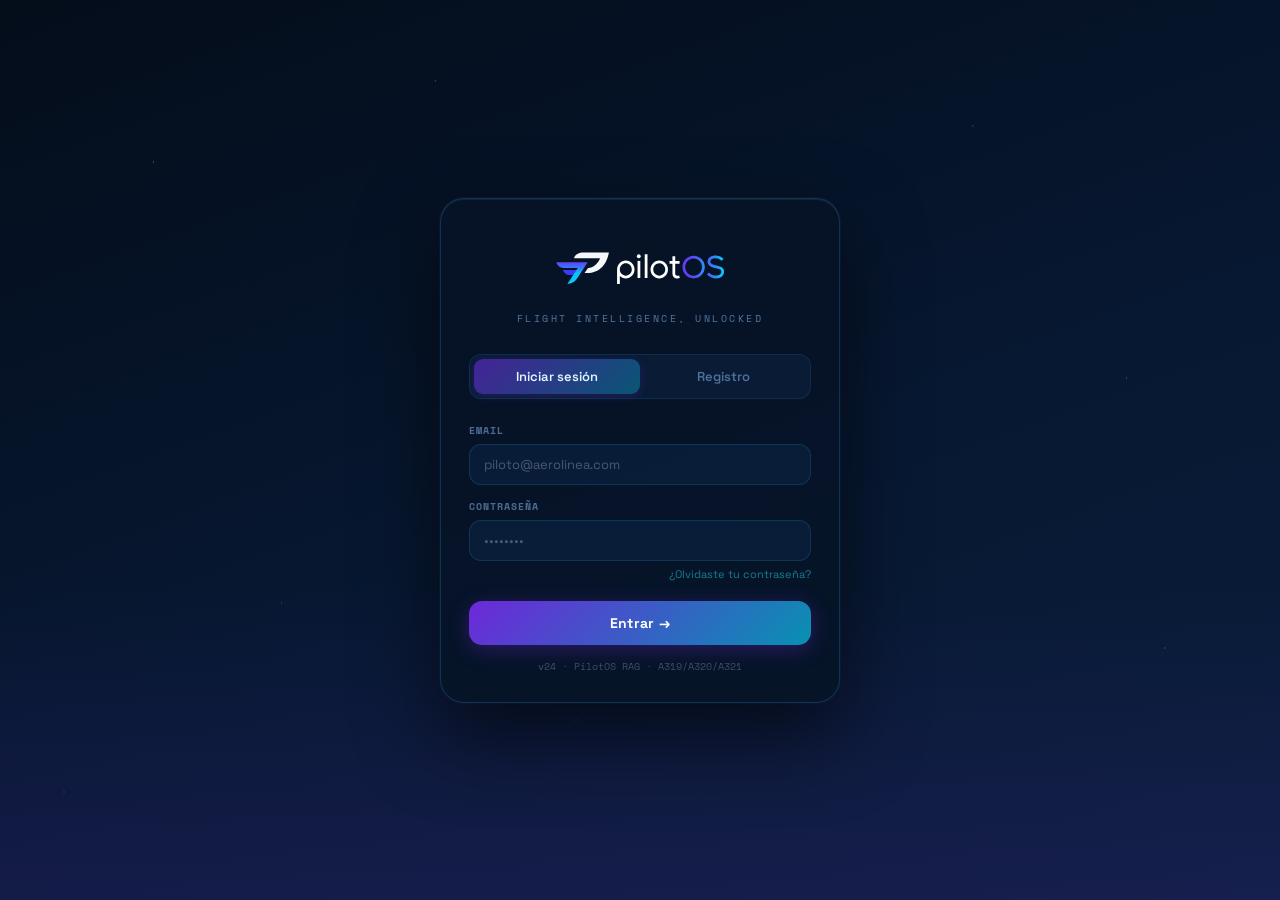
==== commit 6e9e0054: "Add files via upload" ====
--- a/Index.html
+++ b/Index.html
@@ -1,8 +1,13 @@
 <!DOCTYPE html>
 <html lang="es">
 <head>
+  <link rel="icon" type="image/png" href="[data-uri]">
+  <link rel="apple-touch-icon" sizes="180x180" href="[data-uri]">
+  <meta name="apple-mobile-web-app-capable" content="yes">
+  <meta name="apple-mobile-web-app-status-bar-style" content="black-translucent">
+  <meta name="apple-mobile-web-app-title" content="PilotOS">
 <meta charset="UTF-8">
-<meta name="viewport" content="width=device-width,initial-scale=1,maximum-scale=1,user-scalable=no">
+<meta name="viewport" content="width=device-width,initial-scale=1,maximum-scale=1,user-scalable=no,viewport-fit=cover">
 <title>PilotOS</title>
 <link rel="preconnect" href="https://fonts.googleapis.com" crossorigin>
 <link rel="preconnect" href="https://fonts.gstatic.com" crossorigin>
@@ -34,7 +39,8 @@
   --r16:16px; --r20:20px; --r28:28px; --r36:36px;
 }
 *,*::before,*::after{box-sizing:border-box;margin:0;padding:0}
-html,body{height:100%;overflow:hidden}
+html{height:100%;overflow:hidden;background:rgba(255,255,255,.97)}
+body{height:100%;overflow:hidden}
 
 
 
@@ -89,15 +95,15 @@
 /* ── PILL TABS ── */
 .tabs-wrap{padding:0 20px;margin-bottom:22px;flex-shrink:0}
 .tabs{display:flex;background:#F0F6FF;border-radius:14px;padding:4px;border:1px solid rgba(30,58,164,.1)}
-.tab{flex:1;padding:9px 8px;text-align:center;font-family:'Space Grotesk',-apple-system,BlinkMacSystemFont,'Segoe UI',system-ui,sans-serif;font-size:12px;font-weight:500;color:#475569;cursor:pointer;border-radius:10px;transition:all .18s;border:none;background:transparent;white-space:nowrap}
-.tab.on{background:linear-gradient(135deg,rgba(124,58,237,.3),rgba(34,211,238,.2));color:#0F172A;font-weight:600;box-shadow:0 2px 8px rgba(124,58,237,.2)}
+.tab{flex:1;padding:9px 8px;text-align:center;font-family:'Space Grotesk',-apple-system,BlinkMacSystemFont,'Segoe UI',system-ui,sans-serif;font-size:13px;font-weight:500;color:#334155;cursor:pointer;border-radius:10px;transition:all .18s;border:none;background:transparent;white-space:nowrap}
+.tab.on{background:linear-gradient(135deg,#0891B2,#0E7490);color:#FFFFFF;font-weight:700;box-shadow:0 2px 10px rgba(8,145,178,.35)}
 
 /* ── STAT PILLS ROW ── */
 .stats-scroll{overflow-x:auto;padding:0 20px;margin-bottom:22px;flex-shrink:0}
 .stats-scroll::-webkit-scrollbar{display:none}
 .stats-row{display:flex;gap:10px;width:max-content}
 .stat-pill{background:rgba(255,255,255,.88);border:1px solid rgba(30,58,164,.12);border-radius:16px;padding:12px 16px;min-width:100px;box-shadow:0 1px 4px rgba(30,58,164,.08)}
-.sp-label{font-size:10px;font-weight:500;color:#475569;text-transform:uppercase;letter-spacing:.5px;margin-bottom:3px}
+.sp-label{font-size:11px;font-weight:600;color:#334155;text-transform:uppercase;letter-spacing:.5px;margin-bottom:3px}
 .sp-val{font-size:20px;font-weight:700;font-family:'Space Mono','SF Mono','Fira Code','Courier New',monospace;color:#0F172A}
 .sp-val.v{color:#5B21B6}.sp-val.c{color:#0369A1}.sp-val.g{color:#4ADE80}.sp-val.a{color:#92400E}.sp-val.r{color:#F87171}
 
@@ -160,6 +166,7 @@
 .ih-title{font-family:'Space Grotesk',-apple-system,BlinkMacSystemFont,'Segoe UI',system-ui,sans-serif;font-size:17px;font-weight:700;flex:1;text-align:center;color:#0F172A}
 .ih-right{width:60px;text-align:right}
 .page-content{padding:16px 20px;padding-bottom:80px}
+#scr-roster .page-content{padding:12px 8px 140px!important}
 
 /* ── CAFI BANNER ── */
 .cafi-banner{background:linear-gradient(135deg,#1E3A5F 0%,#1a2b52 100%);border:1px solid rgba(109,40,217,.4);border-radius:18px;padding:14px 16px;display:flex;align-items:center;gap:12px;margin-bottom:12px}
@@ -302,10 +309,11 @@
 .note{font-size:11px;color:#475569;text-align:center;margin-top:10px}
 
 /* ── BOTTOM TABS ── */
-.bottom-tabs{position:fixed;bottom:0;left:0;right:0;z-index:100;background:rgba(255,255,255,.97);backdrop-filter:blur(24px);border-top:1.5px solid rgba(30,58,164,.15);display:flex;padding:8px 0 max(8px, env(safe-area-inset-bottom));box-shadow:0 -2px 16px rgba(30,58,164,.1)}
+.bottom-tabs{position:fixed;bottom:0;left:0;right:0;z-index:100;background:rgba(255,255,255,.97);backdrop-filter:blur(24px);border-top:1px solid rgba(13,148,136,.18);display:flex;padding:8px 0 max(16px, env(safe-area-inset-bottom));box-shadow:0 -2px 16px rgba(13,148,136,.08)}
+.bottom-tabs::after{content:'';position:fixed;bottom:0;left:0;right:0;height:env(safe-area-inset-bottom,0px);background:rgba(255,255,255,.97);z-index:-1}
 .btab{flex:1;display:flex;flex-direction:column;align-items:center;gap:3px;cursor:pointer;padding:4px 0;transition:all .14s}
 .btab svg{transition:all .14s;color:#334155}
-.btab-l{font-size:10px;font-weight:600;color:#1E3A5F;transition:color .14s;letter-spacing:.3px}
+.btab-l{font-size:11px;font-weight:600;color:#1E3A5F;transition:color .14s;letter-spacing:.3px}
 .btab.on svg{filter:drop-shadow(0 0 8px rgba(109,40,217,.5)) brightness(1.1)}
 .btab.on .btab-l{color:#6D28D9;font-weight:700}
 
@@ -324,6 +332,14 @@
 .modal-overlay{position:fixed;inset:0;z-index:500;background:rgba(14,30,80,.35);backdrop-filter:blur(12px);display:flex;align-items:center;justify-content:center;padding:20px;animation:fadeIn .3s ease}
 .modal-box{background:#FFFFFF;border:1px solid rgba(109,40,217,.2);border-radius:28px;padding:28px 24px;max-width:420px;width:100%;animation:slideUp .35s cubic-bezier(.2,.8,.3,1);box-shadow:0 20px 60px rgba(30,58,164,.15)}
 @keyframes slideUp{from{opacity:0;transform:translateY(24px)}to{opacity:1;transform:translateY(0)}}
+@keyframes spin{to{transform:rotate(360deg)}}
+.rst-day-selected{outline:3px solid #0891B2 !important;outline-offset:1px;background:linear-gradient(135deg,#EFF6FF,#F0F9FF) !important;box-shadow:0 0 0 4px rgba(8,145,178,.12),0 4px 16px rgba(8,145,178,.25) !important;}
+@keyframes aiOrbit{0%{transform:rotate(0deg) translateX(22px) rotate(0deg)}100%{transform:rotate(360deg) translateX(22px) rotate(-360deg)}}
+@keyframes aiOrbit2{0%{transform:rotate(180deg) translateX(22px) rotate(-180deg)}100%{transform:rotate(540deg) translateX(22px) rotate(-540deg)}}
+@keyframes aiPulseRing{0%,100%{transform:translate(-50%,-50%) scale(1);opacity:.5}50%{transform:translate(-50%,-50%) scale(1.25);opacity:0}}
+@keyframes aiDotBounce{0%,80%,100%{transform:translateY(0);opacity:.4}40%{transform:translateY(-6px);opacity:1}}
+@keyframes aiGlow{0%,100%{box-shadow:0 0 12px rgba(8,145,178,.3),0 0 24px rgba(109,40,217,.15)}50%{box-shadow:0 0 20px rgba(8,145,178,.55),0 0 40px rgba(109,40,217,.3)}}
+@keyframes aiTextFade{0%{opacity:0;transform:translateY(4px)}20%{opacity:1;transform:translateY(0)}80%{opacity:1;transform:translateY(0)}100%{opacity:0;transform:translateY(-4px)}}
 .modal-logo{display:flex;align-items:center;gap:10px;margin-bottom:22px}
 .modal-logo-icon{width:40px;height:40px;border-radius:12px;background:var(--g);display:flex;align-items:center;justify-content:center}
 .modal-logo-text{font-family:'Space Grotesk',-apple-system,BlinkMacSystemFont,'Segoe UI',system-ui,sans-serif;font-size:20px;font-weight:800}
@@ -515,8 +531,18 @@
 
 /* Card label improvements */
 .mc-cat{font-size:9px;font-weight:600;color:#0369A1;text-transform:uppercase;letter-spacing:.8px;margin-bottom:5px}
-.mc-title{font-size:14px;font-weight:700;color:#0F172A;line-height:1.2;margin-bottom:5px;letter-spacing:-.2px}
-.mc-desc{font-size:11px;color:#334155;line-height:1.5}
+.mc-title{font-size:15px;font-weight:700;color:#0F172A;line-height:1.2;margin-bottom:5px;letter-spacing:-.2px}
+.mc-desc{font-size:12px;color:#334155;line-height:1.5}
+/* Dark card text overrides */
+.mcard-cyan .mc-cat,.mcard-teal .mc-cat{color:#67E8F9}
+.mcard-amber .mc-cat{color:#FCD34D}
+.mcard-purple .mc-cat,.cat-logbook .mc-cat{color:#C4B5FD}
+.mcard-cyan .mc-title,.mcard-teal .mc-title{color:#FFFFFF}
+.mcard-amber .mc-title{color:#FFFFFF}
+.mcard-purple .mc-title,.cat-logbook .mc-title{color:#FFFFFF}
+.mcard-cyan .mc-desc,.mcard-teal .mc-desc{color:rgba(255,255,255,.80)}
+.mcard-amber .mc-desc{color:rgba(255,255,255,.80)}
+.mcard-purple .mc-desc,.cat-logbook .mc-desc{color:rgba(196,181,253,.80)}
 
 /* Better card backgrounds */
 .mcard.live{
@@ -547,6 +573,12 @@
   background:linear-gradient(145deg,#002B2B 0%,#003838 40%,#004444 100%)!important;
   border:1px solid rgba(94,234,212,.22)!important;
   box-shadow:0 4px 20px rgba(20,184,166,.18),0 1px 4px rgba(20,184,166,.1)!important;
+}
+/* Purple/Lila — logbook (CAFI color) */
+.mcard.mcard-purple{
+  background:linear-gradient(145deg,#130730 0%,#1E0A4A 40%,#2A0F63 100%)!important;
+  border:1px solid rgba(109,40,217,.35)!important;
+  box-shadow:0 4px 20px rgba(109,40,217,.22),0 1px 4px rgba(109,40,217,.14)!important;
 }
 /* Soon overlay on dark cards */
 .mcard.mcard-soon-cyan{
@@ -664,8 +696,10 @@
   position:relative;
   display:flex;align-items:center;justify-content:center;
   padding:0;flex-shrink:0;
-  height:68px;
-  background:#0A1530;
+  padding-top:env(safe-area-inset-top,0px);
+  min-height:calc(68px + env(safe-area-inset-top,0px));
+  height:auto;
+  background:#050c22;
   border-bottom:1px solid rgba(124,58,237,.18);
   overflow:hidden;
 }
@@ -680,9 +714,9 @@
 /* ── Home header banner (replaces logo-pill on home screen) ── */
 .logo-banner{
   display:block;
-  height:100%;
+  height:44px;
   width:auto;
-  max-width:100%;
+  max-width:70%;
   object-fit:contain;
   user-select:none;
   -webkit-user-drag:none;
@@ -691,7 +725,9 @@
   .logo-header{ height:60px; }
 }
 .logo-header-right{
-  position:absolute;right:14px;top:50%;transform:translateY(-50%);
+  position:absolute;right:14px;
+  top:calc(50% + env(safe-area-inset-top,0px)/2);
+  transform:translateY(-50%);
   display:flex;align-items:center;gap:8px;
   z-index:2;
 }
@@ -707,6 +743,98 @@
   content:'';width:8px;height:8px;border-radius:50%;background:#4ADE80;
   border:2px solid #0A1530;position:absolute;bottom:-1px;right:-1px;
 }
+.sb-avatar{cursor:pointer;user-select:none;-webkit-tap-highlight-color:transparent;}
+.sb-user-menu{position:relative;display:flex;align-items:center;}
+
+/* ── User Dropdown — fixed, escapes overflow:hidden ── */
+.sb-dropdown{
+  position:fixed;
+  top:0;right:0; /* set dynamically by JS */
+  background:rgba(8,14,36,0.88);
+  backdrop-filter:blur(24px) saturate(180%);
+  -webkit-backdrop-filter:blur(24px) saturate(180%);
+  border:1px solid rgba(124,58,237,.30);
+  border-radius:20px;
+  min-width:228px;
+  box-shadow:
+    0 24px 64px rgba(0,0,0,.55),
+    0 0 0 1px rgba(255,255,255,.055) inset,
+    0 1px 0 rgba(255,255,255,.08) inset;
+  z-index:99999;
+  opacity:0;
+  pointer-events:none;
+  transform:scale(.88) translateY(-10px);
+  transform-origin:top right;
+  transition:opacity .22s cubic-bezier(.2,.8,.3,1), transform .22s cubic-bezier(.2,.8,.3,1);
+  overflow:hidden;
+}
+.sb-dropdown.open{
+  opacity:1;
+  pointer-events:all;
+  transform:scale(1) translateY(0);
+}
+
+/* Header section */
+.sb-dropdown-header{
+  background:linear-gradient(135deg,rgba(109,40,217,.28),rgba(8,145,178,.18));
+  padding:16px 16px 14px;
+  display:flex;align-items:center;gap:12px;
+  border-bottom:1px solid rgba(255,255,255,.07);
+}
+.sb-dd-avatar-big{
+  width:40px;height:40px;border-radius:50%;flex-shrink:0;
+  background:linear-gradient(135deg,#7C3AED,#22D3EE);
+  display:flex;align-items:center;justify-content:center;
+  font-size:14px;font-weight:700;color:#fff;
+  box-shadow:0 0 0 2px rgba(124,58,237,.45),0 4px 12px rgba(0,0,0,.35);
+}
+.sb-dd-info{flex:1;min-width:0;}
+.sb-dd-name{
+  font-family:'Space Grotesk',-apple-system,sans-serif;
+  font-size:14px;font-weight:600;color:#F1F5F9;
+  white-space:nowrap;overflow:hidden;text-overflow:ellipsis;max-width:150px;
+}
+.sb-dd-email{
+  font-size:11px;color:rgba(255,255,255,.45);margin-top:2px;
+  white-space:nowrap;overflow:hidden;text-overflow:ellipsis;max-width:150px;
+}
+.sb-dd-badge{
+  display:inline-flex;align-items:center;gap:4px;
+  font-size:9px;font-weight:700;letter-spacing:.4px;
+  color:#4ADE80;background:rgba(74,222,128,.12);
+  border:1px solid rgba(74,222,128,.28);
+  border-radius:20px;padding:2px 7px;margin-top:5px;
+}
+.sb-dd-badge::before{
+  content:'';width:5px;height:5px;border-radius:50%;
+  background:#4ADE80;flex-shrink:0;
+}
+
+/* Items section */
+.sb-dropdown-items{padding:6px 0 8px;}
+.sb-dropdown-item{
+  display:flex;align-items:center;gap:10px;
+  padding:10px 16px;cursor:pointer;
+  transition:background .15s;
+  -webkit-tap-highlight-color:transparent;
+}
+.sb-dropdown-item:hover{background:rgba(255,255,255,.055);}
+.sb-dropdown-item:active{background:rgba(255,255,255,.09);}
+.sb-dropdown-item-icon{
+  width:28px;height:28px;border-radius:9px;
+  display:flex;align-items:center;justify-content:center;
+  flex-shrink:0;
+}
+.sb-dropdown-item-label{
+  font-family:'Space Grotesk',-apple-system,sans-serif;
+  font-size:13px;font-weight:500;color:rgba(241,245,249,.85);
+}
+.sb-dropdown-item.danger .sb-dropdown-item-icon{background:rgba(220,38,38,.14);}
+.sb-dropdown-item.danger .sb-dropdown-item-label{color:#FCA5A5;}
+.sb-dropdown-item.danger:hover{background:rgba(220,38,38,.08);}
+
+/* Divider */
+.sb-dropdown-divider{height:1px;background:rgba(255,255,255,.07);margin:4px 0;}
 .notif-btn-light{
   width:30px;height:30px;border-radius:50%;
   background:rgba(10,21,48,.55);
@@ -777,76 +905,123 @@
 }
 
 
-/* ══ PayCheck — IV Convenio Vueling ══ */
-.pc-field-label{font-size:10px;font-weight:600;color:#1E3A5F;text-transform:uppercase;letter-spacing:.7px;margin-bottom:6px;display:block}
-.pc-hint{font-size:11px;color:#64748B;line-height:1.5;margin-top:4px}
-.pc-sep{display:flex;align-items:center;gap:12px;margin:18px 0 14px}
-.pc-sep span{font-size:10px;font-weight:700;color:#0369A1;text-transform:uppercase;letter-spacing:1px;white-space:nowrap}
-.pc-sep::before,.pc-sep::after{content:'';flex:1;height:1px;background:rgba(30,58,164,.12)}
-
-/* toggle */
-.pc-tog-row{display:flex;background:rgba(255,255,255,.8);border:1px solid rgba(30,58,164,.12);border-radius:12px;padding:3px;margin-bottom:4px}
-.pc-tog-btn{flex:1;padding:8px 6px;font-family:'Space Grotesk',-apple-system,BlinkMacSystemFont,'Segoe UI',system-ui,sans-serif;font-size:12px;font-weight:500;border:none;background:transparent;color:#475569;cursor:pointer;border-radius:9px;transition:all .15s;text-align:center}
-.pc-tog-btn.on{background:linear-gradient(135deg,#6D28D9,#0891B2);color:#fff;font-weight:700;box-shadow:0 2px 8px rgba(109,40,217,.3)}
-
-/* switch */
-.pc-sw-row{display:flex;align-items:center;justify-content:space-between;padding:11px 0;border-bottom:1px solid rgba(30,58,164,.07)}
+/* ══ PayCheck — Amber Dark Theme (scoped to #scr-pay) ══ */
+@keyframes pc-pulse-dot{0%,100%{box-shadow:0 0 6px #F59E0B,0 0 14px rgba(245,158,11,.4)}50%{box-shadow:0 0 12px #F59E0B,0 0 24px rgba(245,158,11,.6),0 0 40px rgba(245,158,11,.2)}}
+@keyframes pc-shimmer{0%{left:-100%}100%{left:200%}}
+@keyframes pc-btn-shimmer{0%,100%{background-position:0% 0%}50%{background-position:100% 0%}}
+
+#scr-pay{background:#2A1800;--pc-am:#F59E0B;--pc-am2:#FCD34D;--pc-am3:#FBBF24;--pc-amDD:#451A03;--pc-glass:rgba(245,158,11,.06);--pc-border:rgba(245,158,11,.16);--pc-border2:rgba(245,158,11,.28);--pc-glow:0 0 18px rgba(245,158,11,.12),0 0 36px rgba(245,158,11,.06);--pc-glow2:0 0 14px rgba(245,158,11,.2),0 0 28px rgba(245,158,11,.1)}
+#scr-pay::before{content:'';position:absolute;inset:0;pointer-events:none;z-index:0;background:radial-gradient(ellipse 55% 30% at 50% -5%,rgba(245,158,11,.15) 0%,transparent 65%),radial-gradient(ellipse 35% 25% at 85% 85%,rgba(251,191,36,.07) 0%,transparent 55%),linear-gradient(180deg,#130B00 0%,#0D0900 40%,#080500 100%)}
+#scr-pay .inner-header{background:rgba(10,7,0,.9);backdrop-filter:blur(20px) saturate(1.4);-webkit-backdrop-filter:blur(20px) saturate(1.4);border-bottom:1px solid rgba(245,158,11,.16);position:relative;z-index:10;padding-top:calc(12px + env(safe-area-inset-top,0px))}
+#scr-pay .inner-header::after{content:'';position:absolute;bottom:-1px;left:0;right:0;height:1px;background:linear-gradient(90deg,transparent,rgba(245,158,11,.4),transparent);pointer-events:none}
+#scr-pay .back-btn{color:#FBBF24}
+#scr-pay .ih-title{color:#FFFFFF}
+#scr-pay .scroll-body{color:#FFFFFF;position:relative;z-index:1}
+
+/* Page hero amber */
+#scr-pay .page-hero-eye{color:#FBBF24;font-size:11px;font-weight:700;text-transform:uppercase;letter-spacing:1.5px;display:flex;align-items:center;gap:6px;margin-bottom:6px}
+#scr-pay .page-hero-eye::before{content:'';width:6px;height:6px;border-radius:50%;background:#F59E0B;box-shadow:0 0 6px #F59E0B;flex-shrink:0}
+#scr-pay .page-hero-title{font-size:28px;font-weight:800;letter-spacing:-.5px;color:#FFFFFF;line-height:1.1;margin-bottom:6px}
+#scr-pay .page-hero-title span{background:linear-gradient(135deg,#F59E0B,#FCD34D);-webkit-background-clip:text;-webkit-text-fill-color:transparent}
+#scr-pay .page-hero-sub{font-size:13px;color:rgba(255,255,255,.65);line-height:1.6}
+#scr-pay .page-hero{padding:22px 0 8px}
+
+/* Gcard — amber card */
+#scr-pay .card-box{background:var(--pc-glass);border:1px solid var(--pc-border);border-radius:22px;padding:16px;margin-bottom:14px;position:relative;overflow:hidden;box-shadow:0 2px 20px rgba(0,0,0,.5);background-color:rgba(245,158,11,.18)}
+#scr-pay .card-box::before{content:'';position:absolute;inset:0;border-radius:inherit;background:linear-gradient(135deg,rgba(245,158,11,.06) 0%,transparent 60%);pointer-events:none}
+#scr-pay .card-box::after{content:'';position:absolute;top:0;left:10%;right:10%;height:1px;background:linear-gradient(90deg,transparent,rgba(245,158,11,.4),transparent);pointer-events:none}
+
+/* Section separator amber */
+#scr-pay .pc-sep{display:flex;align-items:center;gap:10px;margin:16px 0 12px}
+#scr-pay .pc-sep span{font-size:9px;font-weight:800;color:#FBBF24;text-transform:uppercase;letter-spacing:1.5px;white-space:nowrap}
+#scr-pay .pc-sep::before,#scr-pay .pc-sep::after{content:'';flex:1;height:1px;background:linear-gradient(90deg,transparent,rgba(245,158,11,.25),transparent)}
+
+/* Field label & hint amber */
+.pc-field-label{font-size:9px;font-weight:700;color:rgba(255,255,255,.80);text-transform:uppercase;letter-spacing:1px;margin-bottom:6px;display:block}
+.pc-hint{font-size:10px;color:rgba(255,255,255,.65);line-height:1.5;margin-top:4px;font-family:'Space Mono',monospace}
+
+/* Inputs amber */
+#scr-pay .fi{background:rgba(0,0,0,.5);border:1px solid rgba(255,255,255,.12);border-radius:14px;padding:11px 14px;font-family:'Space Grotesk',sans-serif;font-size:16px;font-weight:500;color:#FFFFFF;outline:none;transition:border-color .18s,box-shadow .18s;-webkit-appearance:none;appearance:none;width:100%}
+#scr-pay .fi:focus{border-color:rgba(245,158,11,.5);box-shadow:0 0 0 3px rgba(245,158,11,.1)}
+#scr-pay select.fi{background-image:url("data:image/svg+xml,%3Csvg xmlns='http://www.w3.org/2000/svg' width='12' height='8' viewBox='0 0 12 8'%3E%3Cpath d='M1 1l5 5 5-5' stroke='%23F59E0B' stroke-width='1.5' fill='none'/%3E%3C/svg%3E");background-repeat:no-repeat;background-position:right 14px center;padding-right:36px}
+#scr-pay select.fi option{background:#1a1200;color:#FFFFFF}
+
+/* Toggle amber */
+.pc-tog-row{display:flex;background:rgba(0,0,0,.3);border:1px solid rgba(245,158,11,.15);border-radius:12px;padding:3px;margin-bottom:4px;gap:3px}
+.pc-tog-btn{flex:1;padding:8px 6px;text-align:center;font-family:'Space Grotesk',sans-serif;font-size:12px;font-weight:500;border:none;background:transparent;color:rgba(255,255,255,.45);cursor:pointer;border-radius:9px;transition:all .18s;-webkit-tap-highlight-color:transparent}
+.pc-tog-btn.on{background:linear-gradient(135deg,rgba(245,158,11,.28),rgba(251,191,36,.18));color:#FBBF24;font-weight:700;border:1px solid rgba(245,158,11,.35);box-shadow:0 0 8px rgba(245,158,11,.15)}
+
+/* Switch amber */
+.pc-sw-row{display:flex;align-items:center;justify-content:space-between;padding:11px 0;border-bottom:1px solid rgba(245,158,11,.07)}
 .pc-sw-row:last-of-type{border-bottom:none}
-.pc-sw-label{font-size:13px;font-weight:500;color:#1E3A5F}
-.pc-sw-sub{font-size:10px;color:#64748B;margin-top:1px;font-family:'Space Mono','SF Mono','Fira Code','Courier New',monospace}
+.pc-sw-label{font-size:13px;font-weight:600;color:#FFFFFF}
+.pc-sw-sub{font-size:10px;color:rgba(255,255,255,.68);margin-top:2px;font-family:'Space Mono',monospace}
 .pc-switch{position:relative;display:inline-block;width:42px;height:24px;flex-shrink:0}
-.pc-switch input{opacity:0;width:0;height:0}
-.pc-slider{position:absolute;inset:0;background:rgba(30,58,164,.1);border:1px solid rgba(30,58,164,.2);border-radius:24px;cursor:pointer;transition:.2s}
-.pc-slider::before{content:'';position:absolute;width:18px;height:18px;left:2px;top:2px;background:#94A3B8;border-radius:50%;transition:.2s}
-.pc-switch input:checked+.pc-slider{background:rgba(109,40,217,.15);border-color:rgba(109,40,217,.4)}
-.pc-switch input:checked+.pc-slider::before{transform:translateX(18px);background:linear-gradient(135deg,#6D28D9,#0891B2);box-shadow:0 0 6px rgba(109,40,217,.4)}
-
-/* calc button */
-.pc-calc-btn{width:100%;padding:15px;font-family:'Space Grotesk',-apple-system,BlinkMacSystemFont,'Segoe UI',system-ui,sans-serif;font-size:15px;font-weight:700;
-  background:linear-gradient(135deg,#6D28D9,#0891B2);color:#fff;border:none;border-radius:16px;
-  cursor:pointer;margin-top:8px;box-shadow:0 4px 16px rgba(109,40,217,.28);letter-spacing:.3px}
-.pc-calc-btn:active{opacity:.88;transform:scale(.98)}
-
-/* kpi grid */
-.pc-kpi-grid{display:grid;grid-template-columns:1fr 1fr;gap:8px;margin-bottom:14px}
-.pc-kpi{background:#FFFFFF;border:1px solid rgba(30,58,164,.1);border-radius:14px;padding:13px 14px;position:relative;overflow:hidden}
-.pc-kpi::before{content:'';position:absolute;top:0;left:0;right:0;height:3px}
-.pc-kpi.g::before{background:linear-gradient(90deg,#059669,#10B981)}
+.pc-switch input{opacity:0;width:0;height:0;position:absolute}
+.pc-slider{position:absolute;inset:0;background:rgba(245,158,11,.08);border:1px solid rgba(245,158,11,.2);border-radius:24px;cursor:pointer;transition:.22s}
+.pc-slider::before{content:'';position:absolute;width:18px;height:18px;left:2px;top:2px;background:#5a4a1a;border-radius:50%;transition:.22s}
+.pc-switch input:checked+.pc-slider{background:rgba(245,158,11,.18);border-color:rgba(245,158,11,.45)}
+.pc-switch input:checked+.pc-slider::before{transform:translateX(18px);background:linear-gradient(135deg,#F59E0B,#FCD34D);box-shadow:0 0 10px rgba(245,158,11,.6)}
+
+/* Calc button amber */
+.pc-calc-btn{width:100%;padding:16px;font-family:'Space Grotesk',sans-serif;font-size:16px;font-weight:800;background:linear-gradient(135deg,#F59E0B,#FBBF24,#F59E0B);background-size:200% 100%;color:#451a03;border:none;border-radius:18px;cursor:pointer;margin:8px 0 4px;letter-spacing:.4px;box-shadow:0 4px 24px rgba(245,158,11,.45),0 0 48px rgba(245,158,11,.18),inset 0 1px 0 rgba(255,255,255,.3);position:relative;overflow:hidden;transition:transform .18s,box-shadow .18s;animation:pc-btn-shimmer 3s ease-in-out infinite;-webkit-tap-highlight-color:transparent}
+.pc-calc-btn::before{content:'';position:absolute;top:0;left:-100%;width:60%;height:100%;background:linear-gradient(90deg,transparent,rgba(255,255,255,.25),transparent);animation:pc-shimmer 2.5s ease-in-out infinite}
+.pc-calc-btn:active{transform:scale(.97);box-shadow:0 2px 12px rgba(245,158,11,.35)}
+
+/* KPI grid amber */
+.pc-kpi-grid{display:grid;grid-template-columns:1fr 1fr;gap:10px;margin-bottom:14px}
+.pc-kpi{background:rgba(245,158,11,.06);border:1px solid rgba(245,158,11,.16);border-radius:18px;padding:14px;position:relative;overflow:hidden}
+.pc-kpi::before{content:'';position:absolute;top:0;left:0;right:0;height:2px;background:rgba(245,158,11,.28)}
+.pc-kpi.full{grid-column:span 2}
+.pc-kpi.g{background:rgba(52,211,153,.1);border-color:rgba(52,211,153,.35);box-shadow:0 0 14px rgba(52,211,153,.1),0 0 28px rgba(52,211,153,.06)}
+.pc-kpi.g::before{background:linear-gradient(90deg,#059669,#34D399);height:3px}
+.pc-kpi.v{background:linear-gradient(135deg,rgba(245,158,11,.18),rgba(251,191,36,.1));border-color:rgba(245,158,11,.4);box-shadow:var(--pc-glow2)}
+.pc-kpi.v::before{background:linear-gradient(90deg,#F59E0B,#FCD34D);height:3px}
+.pc-kpi.r{border-color:rgba(239,68,68,.25)}
 .pc-kpi.r::before{background:linear-gradient(90deg,#EF4444,#F87171)}
-.pc-kpi.v::before{background:linear-gradient(90deg,#6D28D9,#0891B2)}
-.pc-kpi.a::before{background:linear-gradient(90deg,#D97706,#F59E0B)}
-.pc-kpi.full{grid-column:span 2}
-.pc-kpi-label{font-size:9px;font-weight:700;color:#64748B;text-transform:uppercase;letter-spacing:1px;margin-bottom:5px}
-.pc-kpi-val{font-family:'Space Mono','SF Mono','Fira Code','Courier New',monospace;font-size:20px;font-weight:700;color:#0F172A;letter-spacing:-.5px}
-.pc-kpi-val.big{font-size:26px}
-.pc-kpi-val.gr{color:#059669}
-.pc-kpi-sub{font-size:10px;color:#94A3B8;margin-top:3px}
-
-/* breakdown table */
-.pc-table-wrap{background:#FFFFFF;border:1px solid rgba(30,58,164,.1);border-radius:16px;overflow-x:auto;overflow-y:auto;max-height:60vh;margin-bottom:12px;-webkit-overflow-scrolling:touch}
+.pc-kpi.a::before{background:linear-gradient(90deg,#F59E0B,#FCD34D)}
+.pc-kpi-label{font-size:9px;font-weight:700;color:rgba(255,255,255,.75);text-transform:uppercase;letter-spacing:1px;margin-bottom:5px}
+.pc-kpi-val{font-family:'Space Mono',monospace;font-size:20px;font-weight:700;color:#FFFFFF;letter-spacing:-.3px}
+.pc-kpi-val.big{font-size:26px;color:#FBBF24}
+.pc-kpi-val.gr{color:#34D399}
+.pc-kpi-sub{font-size:10px;color:rgba(255,255,255,.68);margin-top:3px}
+
+/* Breakdown table amber */
+.pc-table-wrap{background:rgba(0,0,0,.3);border:1px solid rgba(245,158,11,.16);border-radius:18px;overflow-x:auto;overflow-y:auto;max-height:55vh;margin-bottom:12px;-webkit-overflow-scrolling:touch;position:relative}
+.pc-table-wrap::before{content:'';position:absolute;top:0;left:0;right:0;height:1px;background:linear-gradient(90deg,transparent,rgba(245,158,11,.4),transparent);z-index:1}
+.pc-table-wrap::after{content:'';position:absolute;bottom:0;left:0;right:0;height:24px;background:linear-gradient(0deg,rgba(10,6,0,.95),transparent);pointer-events:none}
 .pc-table{width:100%;min-width:520px;border-collapse:collapse}
-.pc-table th{font-size:9px;font-weight:700;color:#64748B;text-transform:uppercase;letter-spacing:1px;
-  padding:9px 12px;text-align:left;border-bottom:1px solid rgba(30,58,164,.1);background:rgba(240,246,255,.7)}
-.pc-table td{font-size:12px;padding:9px 12px;border-bottom:1px solid rgba(30,58,164,.05);color:#1E3A5F}
-.pc-table td.mono{font-family:'Space Mono','SF Mono','Fira Code','Courier New',monospace;font-size:11px;color:#64748B}
-.pc-table td.amt{font-family:'Space Mono','SF Mono','Fira Code','Courier New',monospace;font-size:12px;font-weight:600;color:#0F172A;text-align:right}
+.pc-table th{font-size:8px;font-weight:700;color:rgba(255,255,255,.45);text-transform:uppercase;letter-spacing:1.2px;padding:10px 12px;text-align:left;border-bottom:1px solid rgba(245,158,11,.12);background:rgba(0,0,0,.4);position:sticky;top:0;z-index:1}
+.pc-table td{font-size:12px;padding:9px 12px;border-bottom:1px solid rgba(255,255,255,.05);color:rgba(255,255,255,.82)}
+.pc-table td.mono{font-family:'Space Mono',monospace;font-size:11px;color:rgba(255,255,255,.70)}
+.pc-table td.amt{font-family:'Space Mono',monospace;font-size:12px;font-weight:600;color:#FFFFFF;text-align:right}
 .pc-table tr:last-child td{border-bottom:none}
-.pc-table .tr-total td{background:rgba(109,40,217,.05);font-weight:700;border-top:2px solid rgba(109,40,217,.15)}
-.pc-table .tr-total td.amt{color:#6D28D9;font-size:13px}
-.pc-table .tr-ded td{color:#B91C1C}
-.pc-table .tr-ded td:first-child{color:#1E3A5F}
-.pc-table .tr-ded td.amt{color:#EF4444}
-.pc-table .tr-neto td{background:rgba(5,150,105,.05);font-weight:700;border-top:2px solid rgba(5,150,105,.2)}
-.pc-table .tr-neto td.amt{color:#059669;font-size:14px}
-.pc-tag-v{display:inline-block;font-family:'Space Mono','SF Mono','Fira Code','Courier New',monospace;font-size:8px;padding:1px 5px;border-radius:4px;
-  background:rgba(8,145,178,.1);color:#0369A1;border:1px solid rgba(8,145,178,.2);margin-left:4px;vertical-align:middle}
-.pc-tag-f{display:inline-block;font-family:'Space Mono','SF Mono','Fira Code','Courier New',monospace;font-size:8px;padding:1px 5px;border-radius:4px;
-  background:rgba(180,83,9,.08);color:#92400E;border:1px solid rgba(180,83,9,.2);margin-left:4px;vertical-align:middle}
-.pc-nota{font-size:10px;color:#64748B;line-height:1.65;padding:11px 14px;
-  background:rgba(8,145,178,.04);border:1px solid rgba(8,145,178,.15);
-  border-left:3px solid #0891B2;border-radius:10px;margin-top:4px}
-
-.card-box{background:#FFFFFF;border:1px solid rgba(30,58,164,.1);border-radius:20px;padding:16px 16px 20px;margin-bottom:14px;box-shadow:0 1px 6px rgba(30,58,164,.06)}
+.pc-table .tr-total td{background:rgba(245,158,11,.08);font-weight:700;border-top:1px solid rgba(245,158,11,.25);color:rgba(255,255,255,.9)}
+.pc-table .tr-total td.amt{color:#FBBF24;font-size:13px}
+.pc-table .tr-ded td{color:rgba(255,120,120,.8)}
+.pc-table .tr-ded td:first-child{color:rgba(255,255,255,.45)}
+.pc-table .tr-ded td.amt{color:#FF6B6B}
+.pc-table .tr-neto td{background:rgba(52,211,153,.09);font-weight:700;border-top:1px solid rgba(52,211,153,.2);color:rgba(255,255,255,.9)}
+.pc-table .tr-neto td.amt{color:#34D399;font-size:14px}
+.pc-tag-v{display:inline-block;font-family:'Space Mono',monospace;font-size:8px;padding:1px 5px;border-radius:4px;background:rgba(124,58,237,.15);color:#A78BFA;border:1px solid rgba(124,58,237,.25);margin-left:4px;vertical-align:middle}
+.pc-tag-f{display:inline-block;font-family:'Space Mono',monospace;font-size:8px;padding:1px 5px;border-radius:4px;background:rgba(245,158,11,.1);color:#FCD34D;border:1px solid rgba(245,158,11,.25);margin-left:4px;vertical-align:middle}
+.pc-nota{font-size:10px;color:rgba(255,255,255,.5);line-height:1.7;padding:12px 14px;background:rgba(255,255,255,.03);border:1px solid rgba(255,255,255,.08);border-left:2px solid rgba(245,158,11,.45);border-radius:12px;margin-top:4px}
+
+/* RF chips amber */
+#scr-pay .pc-rf-chips{display:flex;flex-direction:column;gap:6px;margin-bottom:8px}
+#scr-pay .pc-rf-chip{display:flex;align-items:center;gap:10px;padding:10px 12px;border-radius:12px;cursor:pointer;transition:all .2s;border:1px solid rgba(245,158,11,.12);background:rgba(0,0,0,.2);user-select:none;-webkit-tap-highlight-color:transparent}
+#scr-pay .pc-rf-chip.on{background:rgba(245,158,11,.1);border-color:rgba(245,158,11,.3)}
+#scr-pay .pc-rf-chip-icon{font-size:17px;flex-shrink:0;width:22px;text-align:center}
+#scr-pay .pc-rf-chip>span:nth-child(2){flex:1;font-size:12px;font-weight:500;color:rgba(255,255,255,.75)}
+#scr-pay .pc-rf-chip.on>span:nth-child(2){color:#FFFFFF}
+#scr-pay .pc-rf-chip::after{content:'';width:16px;height:16px;border-radius:50%;border:1.5px solid rgba(245,158,11,.25);flex-shrink:0;transition:all .2s}
+#scr-pay .pc-rf-chip.on::after{background:#F59E0B;border-color:#F59E0B;content:'✓';color:#451a03;font-size:9px;font-weight:800;display:flex;align-items:center;justify-content:center;box-shadow:0 0 8px rgba(245,158,11,.5)}
+#scr-pay .pc-rf-chip-inp{width:76px !important;padding:4px 8px !important;font-size:12px !important;border-radius:8px !important;margin-left:auto;flex-shrink:0}
+#scr-pay .pc-rf-total-bar{display:flex;justify-content:space-between;align-items:center;background:linear-gradient(135deg,rgba(245,158,11,.2),rgba(251,191,36,.12));border:1px solid rgba(245,158,11,.3);border-radius:12px;padding:11px 14px;margin-top:4px}
+#scr-pay .pc-rf-total-label{font-size:11px;color:rgba(253,230,138,.6);font-weight:500}
+#scr-pay .pc-rf-total-val{font-size:16px;font-weight:700;color:#FBBF24;font-family:'Space Mono',monospace}
+
+.card-box{background:rgba(245,158,11,.06);border:1px solid rgba(245,158,11,.16);border-radius:22px;padding:16px;margin-bottom:14px;position:relative;overflow:hidden;box-shadow:0 2px 20px rgba(0,0,0,.7)}
 
 
 /* ── Offline indicator ── */
@@ -864,57 +1039,58 @@
 .pc-table th:nth-child(4), .pc-table td:nth-child(4){width:90px;min-width:90px;white-space:nowrap;text-align:right}
 .pc-table th:nth-child(5), .pc-table td:nth-child(5){width:90px;min-width:90px;white-space:nowrap;text-align:right}
 .pc-table th:nth-child(4){text-align:right}
-/* Scroll hint shadow */
-.pc-table-wrap::after{
-  content:'';pointer-events:none;
-  position:sticky;right:0;top:0;bottom:0;width:24px;flex-shrink:0;
-  background:linear-gradient(to left,rgba(255,255,255,.9),transparent);
-  display:none;
-}
-
-
-
-
-
-/* ── Sticky thead inside scroll container ── */
+
+/* ── Sticky thead inside scroll container — amber ── */
 .pc-table thead tr th {
   position: sticky;
   top: 0;
   z-index: 5;
-  background: rgba(235,244,255,0.98) !important;
+  background: rgba(0,0,0,.65) !important;
   backdrop-filter: blur(4px);
   -webkit-backdrop-filter: blur(4px);
-  box-shadow: 0 2px 0 rgba(30,58,164,.12);
-}
-
-
-/* ══ Convenio badge & import ══ */
-.conv-badge{
-  display:flex;align-items:center;gap:8px;
-  background:rgba(8,145,178,.06);border:1px solid rgba(8,145,178,.18);
-  border-radius:12px;padding:10px 14px;margin-bottom:16px;
-}
-.conv-badge-dot{width:8px;height:8px;border-radius:50%;background:#10B981;flex-shrink:0;box-shadow:0 0 6px rgba(16,185,129,.5)}
-.conv-badge-dot.old{background:#F59E0B;box-shadow:0 0 6px rgba(245,158,11,.5)}
-.conv-info{flex:1;min-width:0}
-.conv-name{font-size:12px;font-weight:600;color:#0F172A;white-space:nowrap;overflow:hidden;text-overflow:ellipsis}
-.conv-date{font-size:10px;color:#64748B;font-family:'Space Mono',monospace}
-.conv-import-btn{
-  font-size:11px;font-weight:600;color:#0891B2;
-  background:rgba(8,145,178,.1);border:1px solid rgba(8,145,178,.25);
-  border-radius:8px;padding:5px 10px;cursor:pointer;white-space:nowrap;
-  font-family:'Space Grotesk',sans-serif;
-}
-.conv-import-btn:active{opacity:.8}
-
-/* Export button */
+  box-shadow: 0 2px 0 rgba(245,158,11,.15);
+}
+
+
+/* ══ Convenio badge — amber (scoped to #scr-pay) ══ */
+#scr-pay .conv-badge{
+  display:flex;align-items:center;gap:10px;
+  background:linear-gradient(135deg,rgba(245,158,11,.1),rgba(251,191,36,.06));
+  border:1px solid rgba(245,158,11,.16);
+  border-radius:18px;padding:12px 14px;margin-bottom:18px;
+  box-shadow:0 0 18px rgba(245,158,11,.12),0 0 36px rgba(245,158,11,.06);
+  position:relative;overflow:hidden;
+}
+#scr-pay .conv-badge::before{content:'';position:absolute;inset:0;border-radius:inherit;background:linear-gradient(135deg,rgba(245,158,11,.05),transparent);pointer-events:none}
+#scr-pay .conv-badge-dot{width:8px;height:8px;border-radius:50%;background:#F59E0B;flex-shrink:0;box-shadow:0 0 10px #F59E0B,0 0 20px rgba(245,158,11,.5);animation:pc-pulse-dot 2s ease-in-out infinite}
+#scr-pay .conv-badge-dot.old{background:#F59E0B;box-shadow:0 0 6px rgba(245,158,11,.5)}
+#scr-pay .conv-info{flex:1;min-width:0}
+#scr-pay .conv-name{font-size:11px;font-weight:600;color:#FFFFFF}
+#scr-pay .conv-date{font-size:10px;color:rgba(255,255,255,.5);margin-top:1px;font-family:'Space Mono',monospace}
+#scr-pay .conv-import-btn{
+  font-size:10px;font-weight:700;color:#FBBF24;
+  background:rgba(245,158,11,.12);border:1px solid rgba(245,158,11,.25);
+  border-radius:10px;padding:5px 10px;cursor:pointer;white-space:nowrap;
+  letter-spacing:.2px;font-family:'Space Grotesk',sans-serif;
+}
+#scr-pay .conv-import-btn:active{background:rgba(245,158,11,.2)}
+
+/* Export button amber */
 .pc-export-btn{
-  width:100%;padding:13px;font-family:'Space Grotesk',sans-serif;font-size:14px;font-weight:700;
-  background:transparent;color:#059669;border:2px solid rgba(5,150,105,.3);
-  border-radius:16px;cursor:pointer;margin-top:8px;
+  width:100%;padding:13px 16px;
   display:flex;align-items:center;justify-content:center;gap:8px;
-}
-.pc-export-btn:active{background:rgba(5,150,105,.05);transform:scale(.98)}
+  font-family:'Space Grotesk',sans-serif;font-size:13px;font-weight:700;
+  background:rgba(245,158,11,.1);border:1px solid rgba(245,158,11,.28);
+  color:#FBBF24;border-radius:14px;cursor:pointer;margin-top:8px;letter-spacing:.3px;
+  transition:background .18s,box-shadow .18s;
+}
+.pc-export-btn:active{background:rgba(245,158,11,.18);box-shadow:0 0 16px rgba(245,158,11,.2);transform:scale(.98)}
+
+/* ── RESULTS BLOCK — TEAL THEME ── */
+#pc_results .pc-table-wrap{background:rgba(80,35,0,.48);border-color:rgba(245,158,11,.22)}
+#pc_results .pc-table-wrap::before{background:linear-gradient(90deg,transparent,rgba(245,158,11,.28),transparent)}
+#pc_results .pc-table-wrap::after{background:linear-gradient(0deg,rgba(42,18,0,.95),transparent)}
+#pc_results .pc-table th{border-bottom-color:rgba(245,158,11,.18);color:rgba(255,255,255,.85);background:rgba(42,18,0,.50)}
 
 /* ══ PRINT STYLES ══ */
 @media print {
@@ -1102,87 +1278,676 @@
 .ld-pag-btn { background:#F0F6FF; border:1px solid rgba(30,58,164,.1); color:#475569; border-radius:3px; padding:3px 8px; cursor:pointer; font-family:'Space Mono',monospace; font-size:10px; }
 .ld-pag-btn.on { border-color:#00b4d8; color:#00b4d8; }
 
-/* Modal — covers entire viewport using fixed */
+/* Modal — covers entire viewport using fixed · PREMIUM DARK GLASS */
 .ld-modal-ov {
   display:none; position:fixed; inset:0; z-index:500;
-  background:rgba(4,8,14,0.88); backdrop-filter:blur(10px); -webkit-backdrop-filter:blur(10px);
+  background:rgba(5,10,20,.72); backdrop-filter:blur(12px); -webkit-backdrop-filter:blur(12px);
   align-items:flex-end; justify-content:center;
+  transition:opacity .25s;
 }
 .ld-modal-ov.open { display:flex; }
 .ld-modal {
-  background:#F0F6FF; border:1px solid rgba(30,58,164,.12); border-top:3px solid #6D28D9;
-  border-radius:16px 16px 0 0; width:100%; max-height:92vh; overflow-y:auto;
-  -webkit-overflow-scrolling:touch;
-  box-shadow:0 -20px 60px rgba(0,180,216,0.12);
+  background:linear-gradient(180deg,rgba(17,24,39,.99),rgba(11,16,32,1));
+  border:1px solid rgba(124,58,237,.22);
+  border-top:1px solid rgba(124,58,237,.3);
+  border-radius:24px 24px 0 0; width:100%; max-height:92vh;
+  display:flex; flex-direction:column;
+  box-shadow:0 -20px 60px rgba(124,58,237,.22),0 -4px 20px rgba(0,0,0,.6),0 0 0 1px rgba(255,255,255,.03);
+}
+/* Drag handle */
+.ld-modal::before {
+  content:''; display:block; width:36px; height:4px;
+  background:rgba(255,255,255,.1); border-radius:2px;
+  margin:12px auto 0; flex-shrink:0;
 }
 .ld-modal-hdr {
   display:flex; align-items:center; justify-content:space-between;
-  padding:16px 18px; border-bottom:1px solid rgba(30,58,164,.1);
-  position:sticky; top:0; background:#F0F6FF; z-index:10;
-}
-.ld-modal-title { font-family:'Space Mono',monospace; font-size:14px; font-weight:700; letter-spacing:1px; text-transform:uppercase; color:#0F172A; }
-.ld-modal-title span { color:#00b4d8; }
-.ld-modal-close { background:rgba(30,58,164,.08); border:1px solid rgba(30,58,164,.12); width:30px; height:30px; border-radius:50%; cursor:pointer; font-size:16px; color:#4a6080; display:flex; align-items:center; justify-content:center; }
-.ld-modal-body { padding:16px; }
-.ld-modal-ftr { padding:14px 16px; border-top:1px solid rgba(30,58,164,.1); display:flex; align-items:center; justify-content:space-between; gap:10px; position:sticky; bottom:0; background:#F0F6FF; }
+  padding:14px 20px 12px; border-bottom:1px solid rgba(34,211,238,.08);
+  flex-shrink:0; position:relative; z-index:10;
+}
+.ld-modal-title {
+  font-family:'Space Grotesk',sans-serif; font-size:16px; font-weight:700; letter-spacing:-.2px; color:#F8FAFC;
+}
+.ld-modal-title span { color:#22D3EE; font-size:11px; font-family:'Space Mono',monospace; font-weight:400; letter-spacing:.5px; opacity:.7; display:block; margin-top:1px; }
+.ld-modal-close {
+  background:rgba(30,42,58,.8); border:1px solid rgba(34,211,238,.15);
+  width:32px; height:32px; border-radius:50%; cursor:pointer; font-size:16px;
+  color:rgba(248,250,252,.5); display:flex; align-items:center; justify-content:center;
+  transition:all .15s;
+}
+.ld-modal-close:active { background:rgba(124,58,237,.25); color:#F8FAFC; }
+.ld-modal-body {
+  padding:14px 20px 12px; overflow-y:auto; flex:1;
+  -webkit-overflow-scrolling:touch;
+}
+.ld-modal-body::-webkit-scrollbar { display:none; }
+.ld-modal-ftr {
+  padding:12px 20px 28px; border-top:1px solid rgba(34,211,238,.07);
+  display:flex; align-items:center; justify-content:space-between; gap:10px;
+  flex-shrink:0; background:rgba(11,16,32,.9);
+  backdrop-filter:blur(8px); -webkit-backdrop-filter:blur(8px);
+}
 
 /* Upload zone */
 .ld-zone {
-  border:2px dashed rgba(109,40,217,.25); border-radius:8px; padding:28px 16px;
-  text-align:center; cursor:pointer; background:rgba(109,40,217,.03);
+  border:2px dashed rgba(124,58,237,.25); border-radius:14px; padding:28px 16px;
+  text-align:center; cursor:pointer; background:rgba(124,58,237,.04);
   position:relative; margin-bottom:14px; transition:all .2s;
 }
-.ld-zone:active, .ld-zone.drag { border-color:#00b4d8; background:rgba(0,180,216,0.05); }
+.ld-zone:active, .ld-zone.drag { border-color:#22D3EE; background:rgba(34,211,238,.06); }
 .ld-zone input { position:absolute; inset:0; opacity:0; cursor:pointer; width:100%; height:100%; }
 .ld-zone-icon  { font-size:36px; margin-bottom:8px; }
-.ld-zone-label { font-family:'Space Mono',monospace; font-size:14px; font-weight:600; color:#0F172A; margin-bottom:4px; }
-.ld-zone-sub   { font-size:11px; color:#4a6080; line-height:1.6; }
+.ld-zone-label { font-family:'Space Mono',monospace; font-size:14px; font-weight:600; color:#F8FAFC; margin-bottom:4px; }
+.ld-zone-sub   { font-size:11px; color:rgba(248,250,252,.4); line-height:1.6; }
 .ld-zone-tags  { display:flex; justify-content:center; gap:8px; margin-top:10px; }
-.ld-zone-tag   { font-family:'Space Mono',monospace; font-size:9px; background:rgba(0,180,216,0.08); border:1px solid rgba(0,180,216,0.2); color:#00b4d8; padding:3px 10px; border-radius:2px; }
+.ld-zone-tag   { font-family:'Space Mono',monospace; font-size:9px; background:rgba(34,211,238,.08); border:1px solid rgba(34,211,238,.2); color:#22D3EE; padding:3px 10px; border-radius:6px; }
+
+/* Upload buttons */
+.ld-upload-btns { display:flex; justify-content:center; gap:10px; margin-top:14px; }
+.ld-upload-opt {
+  padding:9px 18px; font-family:'Space Grotesk',sans-serif; font-size:12px; font-weight:600;
+  background:rgba(17,24,39,.8); border:1px solid rgba(34,211,238,.2); border-radius:11px;
+  color:rgba(248,250,252,.7); cursor:pointer; transition:all .15s;
+}
+.ld-upload-opt:active { border-color:rgba(34,211,238,.5); color:#F8FAFC; background:rgba(34,211,238,.08); }
 
 /* Preview */
 .ld-preview { display:none; margin-bottom:14px; }
-.ld-preview img { width:100%; max-height:200px; object-fit:contain; border-radius:6px; border:1px solid rgba(30,58,164,.1); background:#0F172A; }
+.ld-preview img { width:100%; max-height:200px; object-fit:contain; border-radius:12px; border:1px solid rgba(34,211,238,.12); background:#0B1020; }
 .ld-preview-bar { display:flex; align-items:center; justify-content:space-between; margin-top:6px; }
-.ld-preview-name { font-family:'Space Mono',monospace; font-size:10px; color:#4a6080; }
-.ld-reupload { font-family:'Space Mono',monospace; font-size:10px; color:#00b4d8; background:transparent; border:1px solid rgba(0,180,216,0.3); border-radius:3px; padding:3px 10px; cursor:pointer; }
+.ld-preview-name { font-family:'Space Mono',monospace; font-size:10px; color:rgba(248,250,252,.35); }
+.ld-reupload { font-family:'Space Mono',monospace; font-size:10px; color:#22D3EE; background:transparent; border:1px solid rgba(34,211,238,.25); border-radius:8px; padding:3px 10px; cursor:pointer; }
 
 /* OCR status */
-.ld-ocr { display:none; align-items:center; gap:8px; padding:10px 14px; border-radius:5px; margin-bottom:12px; font-family:'Space Mono',monospace; font-size:11px; }
-.ld-ocr.loading { background:rgba(0,180,216,0.07); border:1px solid rgba(0,180,216,0.2); color:#00b4d8; }
-.ld-ocr.ok      { background:rgba(0,245,160,0.07); border:1px solid rgba(0,245,160,0.2); color:#00f5a0; }
-.ld-ocr.err     { background:rgba(239,71,111,0.07); border:1px solid rgba(239,71,111,0.2); color:#ef476f; }
-.ld-ocr-spin { width:14px; height:14px; border:2px solid rgba(0,180,216,0.2); border-top-color:#00b4d8; border-radius:50%; animation:ld-spin .8s linear infinite; flex-shrink:0; }
+.ld-ocr { display:none; align-items:center; gap:8px; padding:10px 14px; border-radius:11px; margin-bottom:12px; font-family:'Space Mono',monospace; font-size:11px; }
+.ld-ocr.loading { background:rgba(34,211,238,.06); border:1px solid rgba(34,211,238,.2); color:#22D3EE; }
+.ld-ocr.ok      { background:rgba(52,211,153,.06); border:1px solid rgba(52,211,153,.2); color:#34d399; }
+.ld-ocr.err     { background:rgba(239,71,111,.07); border:1px solid rgba(239,71,111,.2); color:#f87171; }
+.ld-ocr-spin { width:14px; height:14px; border:2px solid rgba(34,211,238,.2); border-top-color:#22D3EE; border-radius:50%; animation:ld-spin .8s linear infinite; flex-shrink:0; }
 @keyframes ld-spin { to { transform:rotate(360deg); } }
 
-/* Form */
-.ld-sec { font-family:'Space Mono',monospace; font-size:9px; color:#00b4d8; letter-spacing:2px; text-transform:uppercase; margin:14px 0 8px; padding-bottom:6px; border-bottom:1px solid rgba(30,58,164,.1); display:flex; align-items:center; gap:6px; }
-.ld-sec::before { content:''; width:3px; height:10px; background:#00b4d8; border-radius:1px; }
+/* OCR strip */
+.ld-ocr-strip {
+  margin:8px 0 12px; padding:9px 13px;
+  background:rgba(34,211,238,.06); border:1px solid rgba(34,211,238,.15);
+  border-radius:11px; display:flex; align-items:center; gap:8px;
+}
+.ld-ocr-strip-dot { width:7px; height:7px; border-radius:50%; background:#22D3EE; box-shadow:0 0 6px #22D3EE; animation:ldBlink 1.4s infinite; }
+@keyframes ldBlink { 0%,100%{opacity:1}50%{opacity:.3} }
+.ld-ocr-strip-text { font-size:11px; color:rgba(34,211,238,.8); font-family:'Space Mono',monospace; flex:1; }
+.ld-ocr-strip-btn { font-size:10px; color:#7C3AED; font-weight:700; cursor:pointer; white-space:nowrap; font-family:'Space Grotesk',sans-serif; }
+
+/* Route hero */
+.ld-route-hero {
+  display:flex; align-items:center;
+  background:rgba(11,16,32,.7); border:1px solid rgba(34,211,238,.15);
+  border-radius:14px; overflow:hidden; height:58px; margin-bottom:10px;
+  transition:border-color .2s;
+}
+.ld-route-hero:focus-within { border-color:rgba(124,58,237,.5); box-shadow:0 0 0 3px rgba(124,58,237,.08); }
+.ld-route-hero input {
+  flex:1; height:100%; background:transparent; border:none;
+  text-align:center; font-family:'Space Mono',monospace; font-size:22px; font-weight:500;
+  color:#F8FAFC; outline:none; letter-spacing:1.5px; min-width:0; padding:0 12px;
+  text-transform:uppercase;
+}
+.ld-route-hero input::placeholder { color:rgba(248,250,252,.2); font-size:14px; }
+.ld-route-sep { color:#22D3EE; font-size:20px; flex-shrink:0; opacity:.7; font-family:'Space Mono',monospace; }
+
+/* Form sections */
+.ld-sec {
+  font-size:10px; font-weight:700; letter-spacing:1.2px;
+  text-transform:uppercase; color:rgba(34,211,238,.6);
+  margin:16px 0 9px; display:flex; align-items:center; gap:6px;
+}
+.ld-sec:first-child { margin-top:0; }
+.ld-sec::after { content:''; flex:1; height:1px; background:linear-gradient(90deg,rgba(34,211,238,.12),transparent); }
 .ld-fg { display:flex; flex-direction:column; gap:4px; }
-.ld-fl { font-family:'Space Mono',monospace; font-size:9px; color:#4a6080; letter-spacing:1px; text-transform:uppercase; }
-.ld-ocr-tag { margin-left:4px; font-size:8px; color:#00f5a0; background:rgba(0,245,160,0.1); border:1px solid rgba(0,245,160,0.2); padding:1px 4px; border-radius:2px; }
+.ld-fl {
+  font-size:10px; font-weight:600; letter-spacing:.7px;
+  text-transform:uppercase; color:rgba(248,250,252,.35);
+  display:flex; align-items:center; gap:5px;
+}
+.ld-ocr-tag { margin-left:2px; font-size:8px; color:#34d399; background:rgba(52,211,153,.1); border:1px solid rgba(52,211,153,.2); padding:1px 5px; border-radius:4px; font-family:'Space Mono',monospace; }
+.ld-plus1 { font-size:9px; padding:1px 5px; border-radius:4px; background:rgba(245,158,11,.15); color:#F59E0B; border:1px solid rgba(245,158,11,.25); font-family:'Space Mono',monospace; font-weight:700; }
 .ld-fi {
-  width:100%; background:#FFFFFF; border:1px solid rgba(30,58,164,.15);
-  border-radius:10px; color:#0F172A; font-family:'Space Mono',monospace;
-  font-size:12px; padding:8px 10px; outline:none;
-}
-.ld-fi:focus { border-color:#00b4d8; box-shadow:0 0 0 2px rgba(0,180,216,0.1); }
-.ld-fi.af { border-color:rgba(0,245,160,0.5); color:#00f5a0; }
+  width:100%;
+  height:46px;
+  background:rgba(11,16,32,.65); border:1px solid rgba(34,211,238,.13);
+  border-radius:11px; color:#F8FAFC; font-family:'Space Mono',monospace;
+  font-size:13px; padding:0 13px; outline:none; transition:all .2s;
+  letter-spacing:.2px;
+}
+.ld-fi::placeholder { color:rgba(248,250,252,.18); font-size:12px; }
+.ld-fi:focus { border-color:rgba(124,58,237,.5); background:rgba(20,10,40,.6); box-shadow:0 0 0 3px rgba(124,58,237,.07); }
+.ld-fi.af { border-color:rgba(34,211,238,.35); background:rgba(0,40,50,.25); }
+select.ld-fi { appearance:none; -webkit-appearance:none; cursor:pointer; }
 .ld-grid-2 { display:grid; grid-template-columns:repeat(2,1fr); gap:8px; margin-bottom:8px; }
 .ld-grid-3 { display:grid; grid-template-columns:repeat(3,1fr); gap:8px; margin-bottom:8px; }
 .ld-grid-4 { display:grid; grid-template-columns:repeat(2,1fr); gap:8px; margin-bottom:8px; }
 
 /* Modal footer */
-.ld-confirm { display:flex; align-items:center; gap:6px; font-family:'Space Mono',monospace; font-size:10px; color:#4a6080; cursor:pointer; }
-.ld-confirm input { accent-color:#00f5a0; }
-.ld-save { flex:1; padding:11px; font-family:'Space Grotesk',system-ui,sans-serif; font-size:14px; font-weight:700; background:linear-gradient(135deg,#0077b6,#00b4d8); color:#fff; border:none; border-radius:4px; cursor:pointer; box-shadow:0 0 20px rgba(0,180,216,0.3); }
-.ld-cancel { padding:11px 16px; font-family:'Space Grotesk',system-ui,sans-serif; font-size:13px; font-weight:600; background:transparent; color:#4a6080; border:1px solid rgba(30,58,164,.1); border-radius:4px; cursor:pointer; }
+.ld-confirm { display:flex; align-items:center; gap:8px; font-family:'Space Mono',monospace; font-size:11px; color:rgba(248,250,252,.45); cursor:pointer; padding:8px 10px; background:rgba(124,58,237,.06); border:1px solid rgba(124,58,237,.18); border-radius:11px; }
+.ld-confirm input { accent-color:#7C3AED; width:16px; height:16px; }
+.ld-save {
+  flex:1; height:48px; padding:0 16px;
+  font-family:'Space Grotesk',sans-serif; font-size:14px; font-weight:700;
+  background:linear-gradient(135deg,#7C3AED,#5B21B6);
+  color:#fff; border:none; border-radius:13px; cursor:pointer;
+  box-shadow:0 6px 20px rgba(124,58,237,.4); transition:all .2s;
+  display:flex; align-items:center; justify-content:center; gap:6px;
+}
+.ld-save:active { transform:translateY(1px); box-shadow:0 3px 12px rgba(124,58,237,.3); }
+.ld-cancel {
+  height:48px; padding:0 18px;
+  font-family:'Space Grotesk',sans-serif; font-size:13px; font-weight:600;
+  background:rgba(30,42,58,.7); color:rgba(248,250,252,.5);
+  border:1px solid rgba(34,211,238,.12); border-radius:13px; cursor:pointer; white-space:nowrap;
+}
 
 /* UTC clock */
 .ld-utc { font-family:'Space Mono',monospace; font-size:10px; color:#4a6080; }
 
-
-/* ══ LOGBOOK — Light PilotOS theme ══ */
+/* name suggestions dropdown */
+.ld-name-list { position:absolute; top:100%; left:0; right:0; z-index:200; background:rgba(13,18,35,.97); border:1px solid rgba(34,211,238,.18); border-radius:11px; box-shadow:0 4px 20px rgba(0,0,0,.5); max-height:130px; overflow-y:auto; margin-top:2px; }
+.ld-name-item { padding:9px 13px; font-family:'Space Mono',monospace; font-size:12px; color:#F8FAFC; cursor:pointer; }
+.ld-name-item:active { background:rgba(124,58,237,.15); }
+
+
+/* ══ LOGBOOK HERO HEADER TABS ══ */
+@keyframes ldTitleShimmer{0%,100%{background-position:0% 0%}50%{background-position:100% 0%}}
+.ld-tab{
+  flex:1;text-align:center;padding:8px 6px 10px;
+  font-family:'Space Grotesk',sans-serif;font-size:12px;font-weight:600;
+  color:rgba(248,250,252,.3);cursor:pointer;border-radius:10px 10px 0 0;
+  transition:all .18s;letter-spacing:.1px;display:flex;align-items:center;justify-content:center;
+  border-bottom:2px solid transparent
+}
+.ld-tab.on{
+  color:rgba(248,250,252,.92);
+  border-bottom:2px solid var(--violet,#7C3AED);
+  background:rgba(124,58,237,.08)
+}
+.ld-tab:active{background:rgba(124,58,237,.12)}
+
+/* ══ TAB CONTENT PANELS ══ */
+#ld-panel-vuelos{display:block}
+#ld-panel-mapa{display:none}
+#ld-panel-stats{display:none}
+
+/* ══ ROUTE MAP STYLES ══ */
+#ld-map-canvas{display:block;width:100%}
+.ld-map-wrap{position:relative;overflow:hidden;background:#060C1A}
+.ld-map-info{
+  position:absolute;top:10px;left:10px;right:10px;z-index:5;
+  background:rgba(11,16,32,.88);border:1px solid rgba(124,58,237,.4);
+  border-radius:14px;padding:10px 14px;
+  display:flex;align-items:center;gap:10px;
+  transition:opacity .3s,transform .3s;
+  opacity:0;transform:translateY(-6px);pointer-events:none;
+  backdrop-filter:blur(12px)
+}
+.ld-map-info.vis{opacity:1;transform:translateY(0)}
+.ld-map-info-route{font-family:'DM Mono','Space Mono',monospace;font-size:16px;font-weight:500;flex:1;color:#F8FAFC}
+.ld-map-info-route .ar{color:#22D3EE;margin:0 5px;font-size:12px}
+.ld-map-info-col{text-align:right}
+.ld-map-info-val{font-family:'DM Mono','Space Mono',monospace;font-size:13px;font-weight:500;color:#F8FAFC}
+.ld-map-info-lbl{font-size:9px;color:rgba(248,250,252,.35);text-transform:uppercase;letter-spacing:.5px;margin-top:1px}
+.ld-map-corner{position:absolute;font-family:'DM Mono','Space Mono',monospace;font-size:9px;color:rgba(34,211,238,.3);letter-spacing:.3px;z-index:4;pointer-events:none}
+.ld-rc{
+  display:flex;align-items:center;gap:10px;
+  padding:11px 16px;cursor:pointer;
+  border-bottom:1px solid rgba(34,211,238,.05);
+  transition:background .15s;
+}
+.ld-rc:active,.ld-rc.sel{background:rgba(20,12,40,.9)}
+.ld-rc-dot{width:8px;height:8px;border-radius:50%;flex-shrink:0}
+.ld-rc-route{font-family:'DM Mono','Space Mono',monospace;font-size:14px;font-weight:500;flex:1;color:#F8FAFC}
+.ld-rc-route .ar{color:#22D3EE;margin:0 4px;font-size:11px}
+.ld-rc-meta{font-size:10px;color:rgba(248,250,252,.35);margin-top:2px;font-family:'Space Mono',monospace}
+.ld-rc-right{text-align:right}
+.ld-rc-hrs{font-family:'DM Mono','Space Mono',monospace;font-size:13px;font-weight:500;color:rgba(248,250,252,.7)}
+.ld-rc-cnt{font-size:10px;color:rgba(248,250,252,.28);font-family:'Space Mono',monospace;margin-top:1px}
+.ld-map-rst{font-size:11px;color:rgba(34,211,238,.6);cursor:pointer;font-family:'Space Mono',monospace}
+.ld-map-rst:active{color:#22D3EE}
+.ld-zoom-ind{position:absolute;bottom:8px;left:50%;transform:translateX(-50%);z-index:5;font-family:'Space Mono',monospace;font-size:10px;color:rgba(34,211,238,.4);background:rgba(11,16,32,.7);padding:2px 9px;border-radius:10px;letter-spacing:.3px;pointer-events:none}
+/* ══ MAPA PANEL LAYOUT ══ */
+#ld-panel-mapa.ld-panel{overflow-y:auto;overflow-x:hidden;padding-bottom:80px}
+.ld-map-wrap{position:relative;overflow:hidden;background:#060C1A;width:100%}
+/* ══ ROUTE DRAWER ══ */
+.ld-drawer{background:#0B1020;border-top:1px solid rgba(34,211,238,.12)}
+.ld-drawer-handle{padding:8px 16px 4px;cursor:pointer;user-select:none;-webkit-user-select:none;display:flex;flex-direction:column}
+.ld-drawer-handle:active{background:rgba(34,211,238,.04)}
+.ld-drawer-pill{width:36px;height:4px;border-radius:2px;background:rgba(248,250,252,.18);margin:0 auto 0}
+.ld-drawer-hrow{display:flex;align-items:center;gap:8px;margin-top:7px}
+.ld-drawer-body{overflow:hidden;transition:max-height .35s cubic-bezier(.4,0,.2,1)}
+.ld-drawer-body.ld-drawer-closed{max-height:0}
+.ld-drawer-body.ld-drawer-open{max-height:600px}
+
+/* ══ HOME CARD LOGBOOK (replace logo with text icon) ══ */
+.ld-home-icon{
+  width:110px;height:110px;display:flex;flex-direction:column;
+  align-items:center;justify-content:center;gap:4px;
+  background:linear-gradient(135deg,rgba(11,16,32,.9),rgba(17,24,39,.95));
+  border:1px solid rgba(34,211,238,.2);border-radius:20px;
+  position:relative;overflow:hidden
+}
+.ld-home-icon::before{
+  content:'';position:absolute;top:-20px;left:-20px;width:80px;height:80px;
+  border-radius:50%;background:radial-gradient(circle,rgba(124,58,237,.35),transparent 65%)
+}
+.ld-home-icon::after{
+  content:'';position:absolute;bottom:-15px;right:-15px;width:60px;height:60px;
+  border-radius:50%;background:radial-gradient(circle,rgba(34,211,238,.25),transparent 65%)
+}
+.ld-home-icon-text{
+  font-family:'DM Mono','Space Mono',monospace;font-size:11px;font-weight:500;
+  background:linear-gradient(90deg,#7C3AED,#22D3EE);
+  -webkit-background-clip:text;-webkit-text-fill-color:transparent;
+  letter-spacing:1.5px;text-transform:uppercase;position:relative;z-index:1
+}
+.ld-home-icon svg{position:relative;z-index:1}
+
+/* ══════════════════════════════════════
+   LOGBOOK MODAL — DARK GLASS PREMIUM (ldm-*)
+   ══════════════════════════════════════ */
+
+/* Overlay */
+#ld_modal.ld-modal-ov {
+  display:none; position:fixed; inset:0; z-index:500;
+  background:rgba(5,10,20,.75);
+  backdrop-filter:blur(14px); -webkit-backdrop-filter:blur(14px);
+  align-items:flex-end; justify-content:center;
+}
+#ld_modal.ld-modal-ov.open { display:flex; }
+
+/* Sheet */
+.ldm-sheet {
+  width:100%; max-height:94dvh; max-height:94vh;
+  background:linear-gradient(180deg,#111827 0%,#0B1020 100%);
+  border-radius:28px 28px 0 0;
+  border-top:1px solid rgba(124,58,237,.3);
+  border-left:1px solid rgba(34,211,238,.08);
+  border-right:1px solid rgba(34,211,238,.08);
+  box-shadow:0 -24px 72px rgba(124,58,237,.22),0 -4px 24px rgba(0,0,0,.7),inset 0 1px 0 rgba(255,255,255,.04);
+  display:flex; flex-direction:column; overflow:hidden;
+}
+
+/* Drag handle */
+.ldm-drag {
+  width:36px; height:4px; background:rgba(255,255,255,.1);
+  border-radius:2px; margin:12px auto 0; flex-shrink:0;
+}
+
+/* Header */
+.ldm-hdr {
+  display:flex; align-items:flex-start; justify-content:space-between;
+  padding:14px 20px 10px; flex-shrink:0;
+  border-bottom:1px solid rgba(34,211,238,.07);
+}
+.ldm-title {
+  font-family:'Space Grotesk',sans-serif; font-size:18px; font-weight:800;
+  letter-spacing:-.3px; color:#F8FAFC; line-height:1.1;
+}
+.ldm-sub {
+  font-family:'Space Mono',monospace; font-size:10px; font-weight:400;
+  color:#22D3EE; letter-spacing:.5px; margin-top:3px; opacity:.75;
+}
+.ldm-close {
+  width:32px; height:32px; border-radius:50%;
+  background:rgba(30,42,58,.9); border:1px solid rgba(34,211,238,.15);
+  display:flex; align-items:center; justify-content:center;
+  cursor:pointer; color:rgba(248,250,252,.5); flex-shrink:0;
+  transition:all .15s; margin-top:2px;
+}
+.ldm-close:active { background:rgba(124,58,237,.3); color:#F8FAFC; }
+
+/* OCR strip */
+.ldm-ocr-strip {
+  display:flex; align-items:center; gap:8px;
+  margin:10px 20px 0; padding:9px 13px;
+  background:rgba(34,211,238,.06); border:1px solid rgba(34,211,238,.15);
+  border-radius:11px; flex-shrink:0;
+}
+.ldm-ocr-dot {
+  width:7px; height:7px; border-radius:50%;
+  background:#22D3EE; box-shadow:0 0 7px #22D3EE;
+  animation:ldmBlink 1.4s ease-in-out infinite; flex-shrink:0;
+}
+@keyframes ldmBlink { 0%,100%{opacity:1}50%{opacity:.25} }
+.ldm-ocr-text { font-size:11px; color:rgba(34,211,238,.8); font-family:'Space Mono',monospace; flex:1; }
+.ldm-ocr-btn  { font-size:11px; color:#7C3AED; font-weight:700; cursor:pointer; font-family:'Space Grotesk',sans-serif; white-space:nowrap; }
+
+/* Scrollable body */
+.ldm-body {
+  flex:1; overflow-y:auto; overflow-x:hidden;
+  padding:16px 20px 16px;
+  -webkit-overflow-scrolling:touch;
+}
+.ldm-body::-webkit-scrollbar { display:none; }
+
+/* Section headers */
+.ldm-sec {
+  font-size:10px; font-weight:700; letter-spacing:1.2px;
+  text-transform:uppercase; color:rgba(34,211,238,.6);
+  margin:18px 0 10px; display:flex; align-items:center; gap:7px;
+}
+.ldm-sec:first-child { margin-top:0; }
+.ldm-sec::after { content:''; flex:1; height:1px; background:linear-gradient(90deg,rgba(34,211,238,.15),transparent); }
+
+/* Grid */
+.ldm-row2 { display:grid; grid-template-columns:1fr 1fr; gap:8px; margin-bottom:8px; }
+.ldm-fg   { display:flex; flex-direction:column; gap:4px; }
+
+/* Labels */
+.ldm-lbl {
+  font-size:10px; font-weight:700; letter-spacing:.7px;
+  text-transform:uppercase; color:rgba(248,250,252,.35);
+  display:flex; align-items:center; gap:5px;
+}
+
+/* Tags / badges */
+.ldm-tag {
+  font-size:8.5px; padding:1px 6px; border-radius:5px;
+  font-family:'Space Mono',monospace; font-weight:600; letter-spacing:.3px;
+}
+.ldm-tag-ocr  { background:rgba(52,211,153,.1);  color:#34d399; border:1px solid rgba(52,211,153,.22); }
+.ldm-tag-act  { background:rgba(34,211,238,.12); color:#22D3EE; border:1px solid rgba(34,211,238,.3); }
+.ldm-tag-off  { background:rgba(30,42,58,.8);    color:rgba(248,250,252,.4); border:1px solid rgba(34,211,238,.12); }
+.ldm-p1 {
+  font-size:8.5px; padding:1px 5px; border-radius:5px;
+  background:rgba(245,158,11,.15); color:#F59E0B;
+  border:1px solid rgba(245,158,11,.28); font-family:'Space Mono',monospace; font-weight:700;
+}
+
+/* Inputs */
+.ldm-inp {
+  width:100%; height:48px;
+  background:rgba(11,16,32,.75) !important;
+  border:1px solid rgba(34,211,238,.15) !important;
+  border-radius:12px !important;
+  color:#F8FAFC !important;
+  font-family:'Space Mono',monospace;
+  font-size:13px; padding:0 14px;
+  outline:none; transition:border-color .2s, box-shadow .2s;
+  box-sizing:border-box; letter-spacing:.2px;
+}
+.ldm-inp::placeholder { color:rgba(248,250,252,.2) !important; font-size:12px; }
+.ldm-inp:focus {
+  border-color:rgba(124,58,237,.55) !important;
+  background:rgba(20,10,42,.7) !important;
+  box-shadow:0 0 0 3px rgba(124,58,237,.09) !important;
+}
+.ldm-inp-highlight { border-color:rgba(34,211,238,.3) !important; }
+.ldm-inp-highlight:focus { border-color:rgba(34,211,238,.6) !important; }
+.ldm-inp-center { text-align:center; }
+.ldm-sel { appearance:none; -webkit-appearance:none; cursor:pointer; padding-right:10px; }
+/* Date/time input icon color fix on dark bg */
+.ldm-inp[type="date"]::-webkit-calendar-picker-indicator,
+.ldm-inp[type="time"]::-webkit-calendar-picker-indicator { filter:invert(.6); }
+
+/* Route hero — grid layout so both ICAO codes always fit portrait */
+.ldm-route-hero {
+  display:grid;
+  grid-template-columns:1fr auto 1fr;
+  align-items:center;
+  height:62px;
+  background:rgba(11,16,32,.8) !important;
+  border:1px solid rgba(34,211,238,.15);
+  border-radius:16px; overflow:hidden; margin-bottom:10px;
+  transition:border-color .2s;
+  width:100%;
+  box-sizing:border-box;
+}
+.ldm-route-hero:focus-within { border-color:rgba(124,58,237,.5); box-shadow:0 0 0 3px rgba(124,58,237,.08); }
+.ldm-rh-inp {
+  width:100%; height:100%;
+  background:transparent !important; border:none !important;
+  box-shadow:none !important; border-radius:0 !important;
+  padding:0 8px !important;
+  text-align:center; font-family:'Space Mono',monospace;
+  font-size:clamp(16px,5vw,22px); font-weight:500;
+  letter-spacing:1px; outline:none;
+  text-transform:uppercase; min-width:0;
+}
+.ldm-rh-dep  { color:#F8FAFC !important; }
+.ldm-rh-dest { color:#22D3EE !important; }
+.ldm-rh-arr  {
+  color:rgba(34,211,238,.55); font-size:18px;
+  flex-shrink:0; font-family:'Space Mono',monospace;
+  padding:0 4px; text-align:center;
+}
+
+/* Upload zone */
+.ldm-zone {
+  border:2px dashed rgba(124,58,237,.28); border-radius:16px;
+  padding:28px 16px; text-align:center; cursor:pointer;
+  background:rgba(124,58,237,.04); margin-bottom:14px; transition:all .2s;
+}
+.ldm-zone.drag,.ldm-zone:active { border-color:#22D3EE; background:rgba(34,211,238,.05); }
+.ldm-zone-icon { font-size:34px; margin-bottom:8px; }
+.ldm-zone-lbl  { font-family:'Space Mono',monospace; font-size:14px; font-weight:600; color:#F8FAFC; margin-bottom:4px; }
+.ldm-zone-sub  { font-size:11px; color:rgba(248,250,252,.4); line-height:1.6; }
+.ldm-upload-row { display:flex; justify-content:center; gap:10px; margin-top:14px; }
+.ldm-upload-btn {
+  padding:9px 22px; font-family:'Space Grotesk',sans-serif; font-size:12px; font-weight:700;
+  background:linear-gradient(135deg,#7C3AED,#5B21B6);
+  color:#fff; border-radius:12px; cursor:pointer; transition:all .15s;
+  box-shadow:0 4px 12px rgba(124,58,237,.35);
+}
+.ldm-upload-btn-sec {
+  background:rgba(17,24,39,.9); border:1px solid rgba(34,211,238,.2);
+  color:rgba(248,250,252,.7); box-shadow:none;
+}
+.ldm-zone-tags { display:flex; justify-content:center; gap:8px; margin-top:12px; }
+.ldm-ztag {
+  font-family:'Space Mono',monospace; font-size:9px;
+  background:rgba(34,211,238,.08); border:1px solid rgba(34,211,238,.2);
+  color:#22D3EE; padding:3px 10px; border-radius:6px;
+}
+
+/* Footer */
+.ldm-ftr {
+  display:flex; gap:10px; align-items:center;
+  padding:12px 20px 32px; flex-shrink:0;
+  border-top:1px solid rgba(34,211,238,.07);
+  background:rgba(11,16,32,.95);
+}
+.ldm-btn-cancel {
+  height:50px; padding:0 20px;
+  background:rgba(30,42,58,.8); border:1px solid rgba(34,211,238,.15);
+  border-radius:14px; color:rgba(248,250,252,.55);
+  font-family:'Space Grotesk',sans-serif; font-size:14px; font-weight:600;
+  cursor:pointer; white-space:nowrap; transition:all .15s; flex-shrink:0;
+}
+.ldm-btn-cancel:active { background:rgba(124,58,237,.12); color:#F8FAFC; }
+.ldm-btn-save {
+  flex:1; height:50px; border:none; border-radius:14px;
+  background:linear-gradient(135deg,#7C3AED,#5B21B6);
+  color:#fff; font-family:'Space Grotesk',sans-serif; font-size:15px; font-weight:800;
+  cursor:pointer; display:flex; align-items:center; justify-content:center; gap:8px;
+  box-shadow:0 6px 24px rgba(124,58,237,.45),0 0 0 1px rgba(255,255,255,.06);
+  transition:all .2s; letter-spacing:-.1px;
+}
+.ldm-btn-save:active { transform:translateY(1px); box-shadow:0 3px 14px rgba(124,58,237,.3); }
+.ldm-btn-save svg { opacity:.9; }
+
+/* Fix hidden ld_fl and ld_cond so JS still reads them */
+input#ld_fl, input#ld_cond { display:none !important; }
+/* Ensure ld_confirm doesn't break ldSave() */
+#ld_confirm { display:none; }
+
+/* OCR animations compat */
+.ld-ocr.loading,.ld-ocr.ok,.ld-ocr.err { display:flex; }
+/* MCDU green highlight — times section after successful OCR */
+.ldm-times-wrap {
+  border-radius:14px; padding:4px; margin:-4px;
+  transition:background .4s, box-shadow .4s, border-color .4s;
+  border:1px solid transparent;
+}
+.ldm-times-wrap.mcdu-ok {
+  background:rgba(0,255,80,.05) !important;
+  border-color:rgba(0,255,80,.2) !important;
+  box-shadow:0 0 18px rgba(0,255,80,.08), inset 0 0 12px rgba(0,255,80,.04) !important;
+}
+.ldm-times-wrap.mcdu-ok .ldm-inp {
+  background:rgba(0,20,8,.75) !important;
+  border-color:rgba(0,255,80,.22) !important;
+}
+.ldm-times-wrap.mcdu-ok .ldm-inp:focus {
+  border-color:rgba(0,255,80,.5) !important;
+  box-shadow:0 0 0 3px rgba(0,255,80,.08) !important;
+}
+.ldm-times-wrap.mcdu-ok .ldm-inp.af {
+  border-color:rgba(0,255,80,.4) !important;
+  color:#F8FAFC !important;
+}
+/* MCDU green label indicator */
+.ldm-mcdu-badge {
+  display:none; font-size:9px; font-family:'Space Mono',monospace;
+  color:rgba(0,255,80,.7); letter-spacing:.4px;
+  background:rgba(0,255,80,.08); border:1px solid rgba(0,255,80,.2);
+  border-radius:5px; padding:1px 7px; margin-left:6px;
+}
+.ldm-times-wrap.mcdu-ok .ldm-mcdu-badge { display:inline; }
+
+/* ══ END LDM MODAL ══ */
+#scr-logbook{display:flex;flex-direction:column;overflow:hidden}
+#ld-panel-vuelos.ld-panel{flex:1;overflow-y:auto;-webkit-overflow-scrolling:touch}
+#ld-panel-mapa.ld-panel{flex:1;overflow-y:auto;-webkit-overflow-scrolling:touch;background:#0B1020;flex-direction:column}
+#ld-panel-stats.ld-panel{flex:1;overflow-y:auto;-webkit-overflow-scrolling:touch}
+/* ══ LOGBOOK DARK VUELOS PANEL ══ */
+#ld-panel-vuelos{background:#0B1020}
+#ld-panel-vuelos .scroll-body{background:#0B1020}
+#ld-panel-vuelos .page-content{background:#0B1020}
+
+/* Restyle stats strip for dark bg */
+#ld-panel-vuelos .ld-stats{
+  display:flex;gap:8px;padding:10px 0 4px;overflow-x:auto;
+  background:transparent;border-radius:0;margin-bottom:4px
+}
+#ld-panel-vuelos .ld-stat{
+  flex-shrink:0;min-width:90px;
+  background:rgba(17,24,39,.85);border:1px solid rgba(34,211,238,.12);
+  border-radius:14px;padding:11px 12px;position:relative;overflow:hidden
+}
+#ld-panel-vuelos .ld-stat::before{
+  content:'';position:absolute;top:0;left:0;right:0;height:1.5px;
+  background:linear-gradient(90deg,rgba(34,211,238,.5),transparent);border-radius:2px 2px 0 0
+}
+#ld-panel-vuelos .ld-stat-label{font-size:9px;text-transform:uppercase;letter-spacing:.6px;color:rgba(248,250,252,.35);margin-bottom:4px}
+#ld-panel-vuelos .ld-stat-value{font-family:'DM Mono','Space Mono',monospace;font-size:16px;font-weight:500;color:#22D3EE;line-height:1.1}
+#ld-panel-vuelos .ld-stat-value.warn{color:#F59E0B}
+#ld-panel-vuelos .ld-stat-sub{font-size:9px;color:rgba(248,250,252,.3);margin-top:3px}
+
+/* Dark toolbar */
+#ld-panel-vuelos .ld-toolbar{gap:6px;margin-bottom:8px}
+#ld-panel-vuelos .ld-btn-p,#ld-panel-vuelos .ld-btn-g,#ld-panel-vuelos .ld-btn-e{
+  background:rgba(17,24,39,.8)!important;border:1px solid rgba(34,211,238,.18)!important;
+  color:rgba(248,250,252,.7)!important;border-radius:11px!important;font-size:12px!important;padding:9px 12px!important
+}
+#ld-panel-vuelos .ld-btn-p{border-color:rgba(124,58,237,.3)!important;color:rgba(180,160,255,.85)!important}
+#ld-panel-vuelos .ld-btn-g{border-color:rgba(52,211,153,.25)!important;color:rgba(110,231,183,.85)!important}
+
+/* Dark search */
+#ld-panel-vuelos .ld-search{
+  background:rgba(17,24,39,.8);border:1px solid rgba(34,211,238,.15);
+  border-radius:12px;margin-bottom:8px;color:rgba(248,250,252,.4)
+}
+#ld-panel-vuelos .ld-search input{background:transparent;color:#F8FAFC}
+#ld-panel-vuelos .ld-search input::placeholder{color:rgba(248,250,252,.25)}
+
+/* ── FLIGHT CARDS ── */
+.ld-fmonth{
+  font-family:'DM Mono','Space Mono',monospace;
+  font-size:10px;letter-spacing:1.5px;color:rgba(34,211,238,.5);
+  text-transform:uppercase;padding:8px 0 5px;
+  display:flex;align-items:center;gap:8px
+}
+.ld-fmonth::after{content:'';flex:1;height:1px;background:linear-gradient(90deg,rgba(34,211,238,.15),transparent)}
+.ld-fcard{
+  background:rgba(17,24,39,.82);border:1px solid rgba(34,211,238,.12);
+  border-radius:18px;margin-bottom:9px;overflow:hidden;cursor:pointer;
+  position:relative;backdrop-filter:blur(10px);transition:border-color .18s,transform .15s
+}
+.ld-fcard::before{
+  content:'';position:absolute;left:0;top:10px;bottom:10px;
+  width:3px;background:linear-gradient(180deg,#7C3AED,#22D3EE);border-radius:0 2px 2px 0
+}
+.ld-fcard:active{border-color:rgba(124,58,237,.45);transform:scale(.985)}
+.ld-fcard-top{padding:12px 13px 8px 18px;display:flex;align-items:center;gap:10px}
+.ld-fcard-ap{
+  font-family:'DM Mono','Space Mono',monospace;font-size:20px;font-weight:500;
+  color:#F8FAFC;letter-spacing:.5px;line-height:1
+}
+.ld-far{color:#22D3EE;margin:0 6px;font-size:13px;opacity:.8}
+.ld-fcard-fi{font-size:11px;color:rgba(248,250,252,.35);margin-top:3px;font-family:'Space Mono',monospace}
+.ld-fcard-bk{text-align:right;flex-shrink:0}
+.ld-fcard-bv{font-family:'DM Mono','Space Mono',monospace;font-size:17px;font-weight:500;color:#F8FAFC}
+.ld-fcard-bl{font-size:9px;color:rgba(248,250,252,.28);text-transform:uppercase;letter-spacing:.5px;text-align:right;margin-top:2px}
+.ld-fcard-bot{
+  padding:6px 13px 9px 18px;display:flex;align-items:center;gap:5px;flex-wrap:wrap;
+  border-top:1px solid rgba(34,211,238,.06)
+}
+.ld-fsdot{width:6px;height:6px;border-radius:50%;background:#34d399;box-shadow:0 0 5px #34d399;flex-shrink:0}
+.ld-fpill{font-size:10px;font-family:'Space Mono',monospace;font-weight:500;padding:2px 8px;border-radius:6px;white-space:nowrap}
+.ld-fpill-ac{background:rgba(49,46,129,.5);color:rgba(200,196,255,.9);border:1px solid rgba(124,58,237,.22)}
+.ld-fpill-fo{background:rgba(34,211,238,.1);color:#22D3EE;border:1px solid rgba(34,211,238,.2)}
+.ld-fpill-cpt{background:rgba(245,158,11,.12);color:#F59E0B;border:1px solid rgba(245,158,11,.2)}
+.ld-fpill-pf{background:rgba(52,211,153,.08);color:#34d399;border:1px solid rgba(52,211,153,.18)}
+.ld-fpill-pm{background:rgba(129,140,248,.08);color:#818cf8;border:1px solid rgba(129,140,248,.18)}
+.ld-fpill-noc{background:rgba(129,140,248,.08);color:#818cf8;border:1px solid rgba(129,140,248,.15)}
+.ld-fdate{font-size:10px;color:rgba(248,250,252,.25);margin-left:auto;font-family:'Space Mono',monospace}
+.ld-fdel{
+  background:none;border:none;cursor:pointer;font-size:13px;
+  padding:2px 4px;opacity:.35;transition:opacity .15s;flex-shrink:0
+}
+.ld-fdel:active{opacity:1}
+.ld-fempty{
+  text-align:center;padding:40px 20px;color:rgba(248,250,252,.4)
+}
+.ld-fempty-icon{font-size:40px;margin-bottom:12px;opacity:.4}
+.ld-fempty-title{font-size:16px;font-weight:600;color:rgba(248,250,252,.6);margin-bottom:6px}
+.ld-fempty-sub{font-size:13px;color:rgba(248,250,252,.35);margin-bottom:16px}
+
+/* FAB — Pill premium */
+.ld-fab{
+  position:fixed; bottom:82px; left:50%; transform:translateX(-50%);
+  z-index:100; height:50px; padding:0 24px;
+  border-radius:25px; border:none;
+  background:linear-gradient(135deg,#7C3AED,#5B21B6);
+  display:none; align-items:center; justify-content:center; gap:9px;
+  cursor:pointer; color:white; white-space:nowrap;
+  font-family:'Space Grotesk',sans-serif; font-size:14px; font-weight:800; letter-spacing:-.1px;
+  box-shadow:0 8px 28px rgba(124,58,237,.55),0 0 0 1px rgba(255,255,255,.1),inset 0 1px 0 rgba(255,255,255,.15);
+  transition:transform .15s,box-shadow .15s;
+}
+.ld-fab:active{transform:translateX(-50%) scale(.96);box-shadow:0 4px 16px rgba(124,58,237,.4)}
+.ld-fab svg{flex-shrink:0}
+
+/* Export panel — dark glass */
+.ld-export-panel{
+  display:none;
+  background:rgba(17,24,39,.9);
+  border:1px solid rgba(34,211,238,.15);
+  border-radius:18px; padding:16px; margin-bottom:12px;
+  backdrop-filter:blur(12px);
+}
+.ld-export-grid{display:grid;grid-template-columns:repeat(3,1fr);gap:8px;margin-top:10px}
+.ld-export-card{
+  background:rgba(11,16,32,.7);
+  border:1px solid rgba(34,211,238,.12);
+  border-radius:14px; padding:14px 10px;
+  cursor:pointer; transition:all .18s; text-align:center;
+}
+.ld-export-card:active{border-color:rgba(124,58,237,.5);background:rgba(124,58,237,.1);transform:scale(.97)}
+.ld-export-icon{font-size:26px;margin-bottom:7px;display:block}
+.ld-export-title{
+  font-family:'Space Grotesk',sans-serif; font-size:12px; font-weight:700;
+  color:#F8FAFC; margin-bottom:3px; line-height:1.2;
+}
+.ld-export-sub{font-size:9px;color:rgba(248,250,252,.35);line-height:1.4;font-family:'Space Mono',monospace}
+/* ══ END LOGBOOK ADDITIONS ══ */
 .ld-stats{display:grid;grid-template-columns:repeat(2,1fr);gap:8px;margin-bottom:16px}
 .ld-stat{background:#FFFFFF;border:1px solid rgba(30,58,164,.1);border-radius:14px;padding:12px 14px;position:relative;overflow:hidden}
 .ld-stat::before{content:'';position:absolute;top:0;left:0;right:0;height:3px;background:linear-gradient(90deg,#6D28D9,#0891B2)}
@@ -1198,13 +1963,7 @@
 .ld-search{display:flex;align-items:center;gap:8px;background:#FFFFFF;border:1px solid rgba(30,58,164,.15);border-radius:12px;padding:9px 14px;margin-bottom:10px}
 .ld-search input{background:transparent;border:none;outline:none;font-family:'Space Grotesk',system-ui,sans-serif;font-size:13px;color:#0F172A;flex:1}
 .ld-search input::placeholder{color:#94A3B8}
-.ld-export-panel{display:none;background:#FFFFFF;border:1px solid rgba(30,58,164,.1);border-radius:16px;padding:16px;margin-bottom:10px}
-.ld-export-grid{display:grid;grid-template-columns:repeat(3,1fr);gap:8px;margin-top:10px}
-.ld-export-card{border:1px solid rgba(30,58,164,.1);border-radius:12px;padding:14px;cursor:pointer;transition:all .15s;text-align:center}
-.ld-export-card:active{border-color:#6D28D9;background:rgba(109,40,217,.04)}
-.ld-export-icon{font-size:24px;margin-bottom:6px}
-.ld-export-title{font-size:12px;font-weight:700;color:#0F172A;margin-bottom:3px}
-.ld-export-sub{font-size:10px;color:#64748B;line-height:1.4}
+/* Export panel and FAB overrides handled above (ldm styles) */
 .ld-wrap{background:#FFFFFF;border:1px solid rgba(30,58,164,.1);border-radius:16px;overflow:hidden}
 .ld-scroll{overflow-x:auto;-webkit-overflow-scrolling:touch;max-height:45vh;overflow-y:auto}
 .ld-table{width:100%;border-collapse:collapse;font-size:12px;min-width:560px}
@@ -1283,8 +2042,33 @@
 /* Logbook sky blue bg */
 #scr-logbook{background:linear-gradient(180deg,#87CEEB 0%,#C8E6F5 60%,#D6EEF8 100%)!important}
 
-/* Logbook home card: logo alineado a la izquierda como el resto de tarjetas */
-.cat-logbook .mc-icon-box{justify-content:flex-start!important;}
+/* ── NAME AUTOCOMPLETE ── */
+.ld-name-list{position:absolute;top:calc(100% + 2px);left:0;right:0;background:#fff;border:1px solid rgba(30,58,164,.2);border-radius:10px;z-index:200;display:none;box-shadow:0 4px 16px rgba(30,58,164,.12);overflow:hidden;max-height:180px;overflow-y:auto}
+.ld-name-opt{padding:9px 12px;font-size:13px;color:#0F172A;cursor:pointer;transition:background .1s;font-family:'Space Grotesk',system-ui,sans-serif}
+.ld-name-opt:hover{background:#EFF6FF}
+
+/* ── +1 DAY BADGE ── */
+.ld-plus1{display:inline-flex;align-items:center;justify-content:center;background:linear-gradient(135deg,#B45309,#92400E);color:#fff;font-size:9px;font-weight:700;padding:1px 5px;border-radius:4px;margin-left:5px;font-family:'Space Mono',monospace;letter-spacing:.3px;animation:p1fade .3s ease}
+@keyframes p1fade{from{opacity:0;transform:translateY(-3px)}to{opacity:1;transform:none}}
+
+/* ── AIRCRAFT DB SUGGESTIONS ── */
+#ld_reg_suggestions .ld-reg-opt{padding:8px 12px;font-size:12px;color:#0F172A;cursor:pointer;transition:background .1s;font-family:'Space Grotesk',sans-serif;display:flex;align-items:center;gap:8px}
+#ld_reg_suggestions .ld-reg-opt:hover{background:#EFF6FF}
+#ld_reg_suggestions .ld-reg-opt .ld-reg-reg{font-family:'Space Mono',monospace;font-size:11px;font-weight:700;color:#0891B2;min-width:60px}
+#ld_reg_suggestions .ld-reg-opt .ld-reg-info{font-size:11px;color:#475569}
+
+/* ── EXTENDED STATS CARD ── */
+.ld-estats{background:rgba(255,255,255,.9);border:1px solid rgba(30,58,164,.12);border-radius:18px;padding:14px 16px;margin-bottom:14px}
+.ld-estats-title{font-size:11px;font-weight:700;color:#475569;text-transform:uppercase;letter-spacing:.7px;margin-bottom:10px;display:flex;align-items:center;gap:6px}
+.ld-estats-grid{display:grid;grid-template-columns:1fr 1fr;gap:8px}
+.ld-ecard{background:linear-gradient(135deg,#F0F6FF,#EEF2FF);border:1px solid rgba(30,58,164,.1);border-radius:12px;padding:10px 12px}
+.ld-ecard-label{font-size:9px;font-weight:700;color:#475569;text-transform:uppercase;letter-spacing:.5px;margin-bottom:4px}
+.ld-ecard-val{font-size:17px;font-weight:700;color:#0F172A;font-family:'Space Mono',monospace;line-height:1.15;word-break:break-word}
+.ld-ecard-val.sm{font-size:12px}
+.ld-ecard-sub{font-size:10px;color:#0369A1;margin-top:3px}
+
+/* Logbook home card: logo centrado */
+.cat-logbook .mc-icon-box{justify-content:center!important;}
 
 /* ══ HOME: Split layout sidebar + grid ══ */
 .home-split{display:flex;flex:1;overflow:hidden;min-height:0;}
@@ -1371,9 +2155,14 @@
 .mcard{min-height:200px;}
 
 /* Category card colors */
-.mcard.cat-ops,.mcard.cat-ai,.mcard.cat-career,.mcard.cat-logbook{
+.mcard.cat-ops,.mcard.cat-ai,.mcard.cat-career{
   background:linear-gradient(145deg,rgba(7,89,133,.22) 0%,rgba(8,145,178,.15) 60%,rgba(14,165,233,.09) 100%)!important;
   border:1px solid rgba(8,145,178,.45)!important;
+}
+.mcard.cat-logbook{
+  background:linear-gradient(145deg,#130730 0%,#1E0A4A 40%,#2A0F63 100%)!important;
+  border:1px solid rgba(109,40,217,.38)!important;
+  box-shadow:0 4px 20px rgba(109,40,217,.22),0 1px 4px rgba(109,40,217,.14)!important;
 }
 .mcard.cat-finance{
   background:linear-gradient(145deg,rgba(120,53,15,.22) 0%,rgba(180,83,9,.15) 60%,rgba(245,158,11,.09) 100%)!important;
@@ -1546,6 +2335,956 @@
 .qrh-wrap[data-active="arr"] .qrh-icao{color:#a78bfa;}
 .qrh-wrap[data-active="alt1"] .qrh-icao{color:#34d399;}
 .qrh-wrap[data-active="alt2"] .qrh-icao{color:#f472b6;}
+
+/* ── CAFI DARK THEME ── */
+
+  .cafi-dark-screen {
+    --bg:#040d1a; --surface:#071428; --surface2:#0a1e3a;
+    --border:rgba(34,211,238,.12); --accent:#22d3ee; --accent2:#6d28d9;
+    --text:#e2f4ff; --muted:#64748b;
+    --user-bg:rgba(109,40,217,.18); --ai-bg:rgba(8,145,178,.10);
+    --green:#4ade80; --amber:#fcd34d; --purple:#a78bfa;
+  }
+  /* HEADER */
+  .header{display:flex;align-items:center;gap:12px;padding:14px 20px;border-bottom:1px solid var(--border);background:rgba(4,13,26,.95);flex-shrink:0}
+  .logo-bars{display:flex;flex-direction:column;gap:3px}
+  .logo-bars span{display:block;height:3px;border-radius:2px;background:linear-gradient(90deg,var(--accent2),var(--accent))}
+  .logo-bars span:nth-child(1){width:18px}.logo-bars span:nth-child(2){width:13px}.logo-bars span:nth-child(3){width:8px}
+  .header-title{font-size:18px;font-weight:800;letter-spacing:-.5px}
+  .header-title em{color:var(--accent);font-style:normal}
+  .header-sub{font-size:11px;color:var(--muted);font-family:'JetBrains Mono',monospace}
+  .header-right{margin-left:auto;display:flex;align-items:center;gap:8px}
+  .status-dot{width:8px;height:8px;border-radius:50%;background:var(--green);box-shadow:0 0 6px var(--green);animation:cafipulse 2s infinite}
+  @keyframes cafipulse{0%,100%{opacity:1}50%{opacity:.5}}
+  .status-label{font-size:10px;color:var(--green);font-family:'JetBrains Mono',monospace;font-weight:600}
+  .clear-btn{font-size:11px;font-family:'JetBrains Mono',monospace;background:rgba(239,68,68,.1);color:#f87171;border:1px solid rgba(239,68,68,.2);border-radius:8px;padding:5px 10px;cursor:pointer;transition:all .15s}
+  .clear-btn:hover{background:rgba(239,68,68,.2)}
+
+  /* CONTEXT BAR */
+  .context-bar{display:flex;align-items:center;gap:8px;flex-wrap:wrap;padding:8px 20px;background:rgba(7,20,40,.9);border-bottom:1px solid rgba(34,211,238,.12);flex-shrink:0;}
+  .ctx-label{font-size:10px;color:#64748b;font-family:'JetBrains Mono',monospace}
+  .ctx-chip{font-size:10px;font-weight:700;padding:3px 10px;border-radius:20px;font-family:'JetBrains Mono',monospace;border:1px solid;transition:all .15s}
+  .ctx-chip.easa{background:rgba(74,222,128,.1);color:var(--green);border-color:rgba(74,222,128,.3)}
+  .ctx-chip.fcom{background:rgba(34,211,238,.1);color:var(--accent);border-color:rgba(34,211,238,.3);cursor:pointer}
+  .ctx-chip.fcom:hover{background:rgba(34,211,238,.2)}
+  .ctx-chip.fcom.empty{background:rgba(100,116,139,.1);color:var(--muted);border-color:rgba(100,116,139,.2)}
+  .ctx-chip.data{background:rgba(109,40,217,.1);color:var(--purple);border-color:rgba(109,40,217,.3);cursor:pointer}
+  .ctx-chip.data:hover{background:rgba(109,40,217,.2)}
+  .ctx-chip.data.empty{background:rgba(100,116,139,.1);color:var(--muted);border-color:rgba(100,116,139,.2)}
+  .airline-select{background:#0a1e3a;color:#e2f4ff;border:1px solid rgba(34,211,238,.15);border-radius:8px;padding:4px 8px;font-size:11px;font-family:'JetBrains Mono',monospace;cursor:pointer;outline:none}
+
+  /* STATS PANEL */
+  .stats-panel{background:var(--surface);border-bottom:1px solid var(--border);padding:12px 20px;display:none;flex-shrink:0}
+  .stats-panel.open{display:block}
+  .stats-title{font-size:11px;font-weight:700;color:var(--accent);margin-bottom:10px;font-family:'JetBrains Mono',monospace;text-transform:uppercase;letter-spacing:1px}
+  .stats-grid{display:grid;grid-template-columns:repeat(auto-fill,minmax(160px,1fr));gap:8px}
+  .stat-card{background:var(--surface2);border:1px solid var(--border);border-radius:10px;padding:10px 12px}
+  .stat-card.active{border-color:rgba(34,211,238,.4)}
+  .stat-label{font-size:9px;color:var(--muted);text-transform:uppercase;letter-spacing:.8px;font-family:'JetBrains Mono',monospace;margin-bottom:4px}
+  .stat-val{font-size:16px;font-weight:800}
+  .stat-card.active .stat-val{color:var(--accent)}
+  .stat-sub{font-size:10px;color:var(--muted);margin-top:2px}
+
+  /* MESSAGES */
+  .messages{flex:1;overflow-y:auto;padding:20px;display:flex;flex-direction:column;gap:16px;scroll-behavior:smooth;background:#040d1a;min-height:0;}
+  .messages::-webkit-scrollbar{width:4px}
+  .messages::-webkit-scrollbar-thumb{background:rgba(34,211,238,.2);border-radius:2px}
+
+  .welcome{text-align:center;padding:16px 20px 20px;display:flex;flex-direction:column;align-items:center;gap:12px;background:#040d1a;width:100%;}
+  .welcome-icon{font-size:44px}
+  .welcome h2{font-size:20px;font-weight:800;color:#e2f4ff}
+  .welcome h2 span{color:var(--accent)}
+  .welcome p{font-size:13px;color:var(--muted);line-height:1.6;max-width:460px}
+  .quick-btns{display:flex;flex-wrap:wrap;gap:8px;justify-content:center;margin-top:4px}
+  .qsec{font-size:10px;color:var(--muted);font-family:'JetBrains Mono',monospace;width:100%;text-align:left;margin-top:6px;padding-left:2px}
+  .quick-btn{font-size:11px;font-family:'JetBrains Mono',monospace;background:rgba(34,211,238,.08);color:var(--accent);border:1px solid rgba(34,211,238,.2);border-radius:10px;padding:7px 12px;cursor:pointer;transition:all .15s}
+  .quick-btn:hover{background:rgba(34,211,238,.15)}
+  .quick-btn.p{background:rgba(109,40,217,.1);color:var(--purple);border-color:rgba(109,40,217,.25)}
+  .quick-btn.p:hover{background:rgba(109,40,217,.2)}
+
+  /* MESSAGES */
+  .msg{display:flex;gap:10px;align-items:flex-start;animation:fadeIn .2s ease}
+  @keyframes fadeIn{from{opacity:0;transform:translateY(6px)}to{opacity:1;transform:translateY(0)}}
+  .msg.user{flex-direction:row-reverse}
+  .msg-av{width:32px;height:32px;border-radius:10px;flex-shrink:0;display:flex;align-items:center;justify-content:center;font-size:13px;font-weight:700}
+  .msg.ai .msg-av{background:rgba(34,211,238,.15);border:1px solid rgba(34,211,238,.3);color:var(--accent)}
+  .msg.user .msg-av{background:rgba(109,40,217,.2);border:1px solid rgba(109,40,217,.4);color:var(--purple);font-size:10px}
+  .msg-body{max-width:80%}
+  .msg-content{padding:12px 16px;border-radius:16px;font-size:13px;line-height:1.65;color:#e2f4ff}
+  .msg.ai .msg-content{background:var(--ai-bg);border:1px solid rgba(34,211,238,.15);border-top-left-radius:4px;color:#e2f4ff}
+  .msg.user .msg-content{background:var(--user-bg);border:1px solid rgba(109,40,217,.25);border-top-right-radius:4px;text-align:right;color:#e2f4ff}
+  .msg-content strong{color:var(--accent)}
+  .msg-content em{color:var(--purple);font-style:normal}
+  .msg-content code{font-family:'JetBrains Mono',monospace;font-size:11px;background:rgba(34,211,238,.08);color:var(--accent);padding:1px 5px;border-radius:4px}
+  .msg-content h3{font-size:13px;font-weight:700;color:var(--accent);margin:10px 0 4px}
+  .msg-content ul,ol{padding-left:18px;margin-top:6px}
+  .msg-content li{margin-bottom:4px}
+  .msg-time{font-size:9px;color:#64748b;margin-top:5px;text-align:right;font-family:'JetBrains Mono',monospace}
+
+  /* KB source indicator */
+  .kb-badge{display:inline-flex;align-items:center;gap:4px;font-size:9px;font-family:'JetBrains Mono',monospace;font-weight:700;padding:2px 8px;border-radius:6px;margin-top:6px;background:rgba(34,211,238,.08);color:var(--accent);border:1px solid rgba(34,211,238,.2)}
+  .kb-badge.logbook{background:rgba(74,222,128,.08);color:var(--green);border-color:rgba(74,222,128,.2)}
+
+  .typing{display:flex;align-items:center;gap:4px;padding:12px 16px}
+  .typing span{width:6px;height:6px;border-radius:50%;background:var(--accent);animation:bounce .9s infinite;opacity:.6}
+  .typing span:nth-child(2){animation-delay:.15s}.typing span:nth-child(3){animation-delay:.3s}
+  @keyframes bounce{0%,60%,100%{transform:translateY(0)}30%{transform:translateY(-6px)}}
+
+  /* INPUT */
+  .input-area{padding:14px 20px;border-top:1px solid rgba(34,211,238,.12);background:#040d1a;flex-shrink:0;}
+  .input-row{display:flex;gap:10px;align-items:flex-end}
+  textarea#user-input{flex:1;background:#0a1e3a;color:#e2f4ff;border:1px solid rgba(34,211,238,.2);border-radius:14px;padding:12px 16px;font-size:13px;font-family:'Syne',sans-serif;resize:none;outline:none;min-height:48px;max-height:120px;transition:border-color .2s;line-height:1.5}
+  textarea:focus{border-color:rgba(34,211,238,.4)}
+  textarea::placeholder{color:var(--muted)}
+  .send-btn{width:46px;height:46px;border-radius:14px;flex-shrink:0;background:linear-gradient(135deg,var(--accent2),var(--accent));border:none;cursor:pointer;display:flex;align-items:center;justify-content:center;transition:all .15s;color:white;font-size:18px}
+  .send-btn:hover{transform:scale(1.05);opacity:.9}
+  .send-btn:disabled{opacity:.4;cursor:not-allowed;transform:none}
+  .input-hint{font-size:10px;color:#64748b;margin-top:6px;font-family:'JetBrains Mono',monospace}
+
+  /* ── ANIMATED PILOT (welcome) ───────────────────────── */
+  .pilot-scene{position:relative;width:260px;display:flex;flex-direction:column;align-items:center;gap:12px;margin:0 auto 6px}
+  .pilot-glow{position:absolute;top:50%;left:50%;transform:translate(-50%,-50%);width:230px;height:230px;border-radius:50%;background:radial-gradient(circle,rgba(34,211,238,.18) 0%,rgba(109,40,217,.10) 50%,transparent 75%);animation:glowPulse 3s ease-in-out infinite;z-index:0}
+  @keyframes glowPulse{0%,100%{transform:translate(-50%,-50%) scale(1);opacity:.8}50%{transform:translate(-50%,-50%) scale(1.15);opacity:1}}
+  .pilot-orbit{position:absolute;top:50%;left:50%;border-radius:50%;animation:orbitSpin 8s linear infinite;z-index:0}
+  .pilot-orbit-1{width:260px;height:260px;margin-top:-130px;margin-left:-130px}
+  .pilot-orbit-2{width:320px;height:320px;margin-top:-160px;margin-left:-160px;animation-duration:13s;animation-direction:reverse}
+  @keyframes orbitSpin{from{transform:rotate(0deg)}to{transform:rotate(360deg)}}
+  .pilot-particle{position:absolute;top:0;left:50%;width:7px;height:7px;margin-left:-3.5px;border-radius:50%;background:#22d3ee;box-shadow:0 0 8px #22d3ee}
+  .pilot-orbit-1 .pilot-particle:nth-child(1){transform:rotate(0deg) translateY(-130px)}
+  .pilot-orbit-1 .pilot-particle:nth-child(2){transform:rotate(120deg) translateY(-130px);background:#6d28d9;box-shadow:0 0 8px #6d28d9}
+  .pilot-orbit-1 .pilot-particle:nth-child(3){transform:rotate(240deg) translateY(-130px)}
+  .pilot-orbit-2 .pilot-particle{width:5px;height:5px;margin-left:-2.5px}
+  .pilot-orbit-2 .pilot-particle:nth-child(1){transform:rotate(60deg) translateY(-160px);background:#fcd34d;box-shadow:0 0 6px #fcd34d}
+  .pilot-orbit-2 .pilot-particle:nth-child(2){transform:rotate(180deg) translateY(-160px);background:#4ade80;box-shadow:0 0 6px #4ade80}
+  .pilot-orbit-2 .pilot-particle:nth-child(3){transform:rotate(300deg) translateY(-160px);background:#f87171;box-shadow:0 0 6px #f87171}
+  .pilot-wrap{position:relative;z-index:1;animation:pilotFloat 3.5s ease-in-out infinite}
+  @keyframes pilotFloat{0%,100%{transform:translateY(0) rotate(0deg)}25%{transform:translateY(-10px) rotate(1deg)}75%{transform:translateY(-7px) rotate(-1deg)}}
+  .pilot-img{width:170px;height:170px;object-fit:cover;border-radius:50%;border:2px solid rgba(34,211,238,.45);box-shadow:0 0 25px rgba(34,211,238,.3),0 0 50px rgba(109,40,217,.2);animation:imgPulse 3.5s ease-in-out infinite}
+  @keyframes imgPulse{0%,100%{box-shadow:0 0 18px rgba(34,211,238,.3),0 0 36px rgba(109,40,217,.15)}50%{box-shadow:0 0 35px rgba(34,211,238,.5),0 0 70px rgba(109,40,217,.3)}}
+  .pilot-bubble{position:absolute;top:-18px;right:-34px;background:rgba(10,30,58,.95);border:1px solid rgba(34,211,238,.4);border-radius:14px 14px 14px 4px;padding:7px 13px;font-size:11px;color:var(--accent);font-weight:700;letter-spacing:.5px;white-space:nowrap;animation:bubblePop 4s ease-in-out infinite;box-shadow:0 4px 18px rgba(34,211,238,.2);z-index:10}
+  @keyframes bubblePop{0%,15%,85%,100%{opacity:0;transform:scale(.8) translateY(5px)}25%,75%{opacity:1;transform:scale(1) translateY(0)}}
+  .pilot-scanline{position:absolute;top:0;left:0;right:0;bottom:0;border-radius:50%;background:repeating-linear-gradient(0deg,transparent,transparent 2px,rgba(0,0,0,.03) 2px,rgba(0,0,0,.03) 4px);pointer-events:none;z-index:2}
+  .pilot-star{position:absolute;color:#22d3ee;font-size:13px;animation:starTwinkle 2s ease-in-out infinite;z-index:0}
+  .pilot-star:nth-child(1){top:8px;left:16px;animation-delay:0s}
+  .pilot-star:nth-child(2){top:28px;right:12px;animation-delay:.5s;color:#a78bfa}
+  .pilot-star:nth-child(3){bottom:38px;left:8px;animation-delay:1s;color:#fcd34d}
+  .pilot-star:nth-child(4){bottom:18px;right:18px;animation-delay:1.5s}
+  .pilot-star:nth-child(5){top:58px;left:4px;animation-delay:.8s;color:#4ade80;font-size:9px}
+  @keyframes starTwinkle{0%,100%{opacity:.3;transform:scale(.8)}50%{opacity:1;transform:scale(1.2)}}
+  .pilot-label{text-align:center;z-index:1}
+  .pilot-label-name{font-size:18px;font-weight:800;color:var(--text);letter-spacing:4px;text-transform:uppercase}
+  .pilot-label-name span{color:var(--accent)}
+  .pilot-label-sub{font-size:10px;color:var(--muted);letter-spacing:3px;text-transform:uppercase;margin-top:3px;font-family:'JetBrains Mono',monospace}
+  .pilot-status-row{display:flex;align-items:center;gap:6px;margin-top:4px;justify-content:center}
+  .pilot-status-dot{width:6px;height:6px;border-radius:50%;background:var(--green);box-shadow:0 0 7px var(--green);animation:cafipulse 2s infinite}
+  .pilot-status-text{font-size:9px;color:var(--green);font-family:'JetBrains Mono',monospace;font-weight:700;letter-spacing:2px}
+
+
+  .cafi-dark-screen{display:flex;flex-direction:column;flex:1;overflow:hidden;min-height:0;background:#040d1a;position:relative;}
+  .cafi-dark-screen .input-area{padding-bottom:calc(14px + 72px)!important;}
+  /* ── CAFI API KEY PROMPT ── */
+  .cafi-key-prompt{position:fixed;inset:0;z-index:200;background:rgba(4,13,26,.96);backdrop-filter:blur(8px);display:flex;align-items:center;justify-content:center;padding:20px}
+  .cafi-key-prompt.hidden{display:none}
+  .cafi-key-card{background:#071428;border:1px solid rgba(34,211,238,.25);border-radius:20px;padding:28px 24px;width:min(380px,100%);display:flex;flex-direction:column;gap:14px}
+  .cafi-key-card h3{font-size:16px;font-weight:800;color:#e2f4ff;font-family:'Syne',sans-serif}
+  .cafi-key-card h3 em{color:#22d3ee;font-style:normal}
+  .cafi-key-card p{font-size:12px;color:#64748b;line-height:1.7}
+  .cafi-key-card a{color:#22d3ee;text-decoration:none}
+  .cafi-key-card input{width:100%;background:#0a1e3a;color:#e2f4ff;border:1px solid rgba(34,211,238,.2);border-radius:12px;padding:11px 14px;font-size:12px;font-family:'JetBrains Mono',monospace;outline:none;box-sizing:border-box;transition:border-color .2s}
+  .cafi-key-card input:focus{border-color:rgba(34,211,238,.5)}
+  .cafi-key-card input::placeholder{color:#64748b}
+  .cafi-key-err{font-size:11px;color:#f87171;display:none}
+  .cafi-key-err.show{display:block}
+  .cafi-key-card button.save{background:linear-gradient(135deg,#6d28d9,#22d3ee);color:#fff;border:none;border-radius:12px;padding:12px;font-size:13px;font-weight:700;font-family:'Syne',sans-serif;cursor:pointer;transition:opacity .15s}
+  .cafi-key-card button.save:hover{opacity:.88}
+
+  #scr-cafi.active{display:flex!important;flex-direction:column;}
+  @import url('https://fonts.googleapis.com/css2?family=JetBrains+Mono:wght@400;600&family=Syne:wght@400;600;700;800&display=swap');
+
+
+  /* ══════════════════════════════════════════
+     PILOT AUTH GATE — unified login / register
+     z-index 9999 → blocks everything on startup
+  ══════════════════════════════════════════ */
+  #pilot-auth-gate{
+    position:fixed;inset:0;z-index:9999;
+    background:linear-gradient(160deg,#040d1a 0%,#071832 55%,#0a1e3a 100%);
+    display:flex;align-items:center;justify-content:center;
+    padding:20px;
+    animation:gateIn .4s cubic-bezier(.2,.8,.3,1) both;
+  }
+  #pilot-auth-gate.hidden{display:none}
+  @keyframes gateIn{from{opacity:0}to{opacity:1}}
+  @keyframes gateOut{from{opacity:1}to{opacity:0}}
+
+  /* Starfield texture */
+  #pilot-auth-gate::before{
+    content:'';position:absolute;inset:0;pointer-events:none;
+    background-image:
+      radial-gradient(1px 1px at 12% 18%, rgba(255,255,255,.45) 0%, transparent 100%),
+      radial-gradient(1px 1px at 34% 9%,  rgba(255,255,255,.35) 0%, transparent 100%),
+      radial-gradient(1px 1px at 58% 27%, rgba(255,255,255,.4)  0%, transparent 100%),
+      radial-gradient(1px 1px at 76% 14%, rgba(255,255,255,.3)  0%, transparent 100%),
+      radial-gradient(1px 1px at 88% 42%, rgba(255,255,255,.35) 0%, transparent 100%),
+      radial-gradient(1px 1px at 22% 67%, rgba(255,255,255,.25) 0%, transparent 100%),
+      radial-gradient(1px 1px at 45% 80%, rgba(255,255,255,.3)  0%, transparent 100%),
+      radial-gradient(1px 1px at 91% 72%, rgba(255,255,255,.35) 0%, transparent 100%),
+      radial-gradient(1px 1px at 5%  88%, rgba(255,255,255,.25) 0%, transparent 100%);
+  }
+  /* Horizon glow */
+  #pilot-auth-gate::after{
+    content:'';position:absolute;bottom:0;left:0;right:0;height:35%;pointer-events:none;
+    background:linear-gradient(0deg,rgba(109,40,217,.12) 0%,transparent 100%);
+  }
+
+  .pag-card{
+    position:relative;z-index:1;
+    background:rgba(7,20,40,.92);
+    border:1px solid rgba(34,211,238,.18);
+    border-radius:24px;
+    padding:32px 28px 28px;
+    width:min(400px,100%);
+    display:flex;flex-direction:column;gap:0;
+    box-shadow:0 32px 80px rgba(0,0,0,.6), 0 0 0 1px rgba(109,40,217,.12), inset 0 1px 0 rgba(255,255,255,.06);
+    animation:cardUp .45s cubic-bezier(.2,.8,.3,1) .08s both;
+  }
+  @keyframes cardUp{from{opacity:0;transform:translateY(22px)}to{opacity:1;transform:none}}
+
+  /* ── Header ── */
+  .pag-header{display:flex;flex-direction:column;align-items:center;gap:10px;margin-bottom:28px;text-align:center}
+  .pag-logo-row{display:flex;align-items:center;gap:10px}
+  .pag-logo-icon{
+    width:52px;height:52px;border-radius:16px;flex-shrink:0;
+    background:none;
+    display:flex;align-items:center;justify-content:center;
+    overflow:hidden;
+  }
+  .pag-logo-icon img{width:100%;height:100%;object-fit:cover;display:block}
+  .pag-logo-text{
+    font-family:'Space Grotesk',system-ui,sans-serif;
+    font-size:24px;font-weight:800;letter-spacing:-0.5px;color:#e2f4ff;
+  }
+  .pag-logo-text em{
+    background:linear-gradient(135deg,#a78bfa,#22d3ee);
+    -webkit-background-clip:text;-webkit-text-fill-color:transparent;
+    font-style:normal;
+  }
+  .pag-tagline{
+    font-family:'Space Mono',monospace;
+    font-size:10px;font-weight:400;letter-spacing:2.5px;
+    text-transform:uppercase;color:rgba(148,198,255,.55);
+    margin-top:2px;
+  }
+
+  /* ── Tabs ── */
+  .pag-tabs{display:flex;background:rgba(10,30,58,.8);border-radius:12px;padding:4px;gap:0;margin-bottom:24px;border:1px solid rgba(34,211,238,.1)}
+  .pag-tab{
+    flex:1;padding:9px 8px;text-align:center;
+    font-family:'Space Grotesk',system-ui,sans-serif;font-size:13px;font-weight:600;
+    color:rgba(148,198,255,.5);cursor:pointer;border-radius:9px;
+    background:none;border:none;transition:all .18s;
+  }
+  .pag-tab.on{
+    background:linear-gradient(135deg,rgba(109,40,217,.6),rgba(8,145,178,.5));
+    color:#e2f4ff;
+    box-shadow:0 2px 10px rgba(109,40,217,.25);
+  }
+
+  /* ── Fields ── */
+  .pag-field{position:relative;margin-bottom:14px}
+  .pag-field label{display:block;font-size:10px;font-weight:600;letter-spacing:1px;text-transform:uppercase;color:rgba(148,198,255,.5);margin-bottom:6px;font-family:'Space Mono',monospace}
+  .pag-field input,
+  .pag-field select{
+    width:100%;
+    background:rgba(10,30,58,.9);
+    color:#e2f4ff;
+    border:1px solid rgba(34,211,238,.15);
+    border-radius:12px;
+    padding:11px 14px;
+    font-size:13px;
+    font-family:'Space Grotesk',system-ui,sans-serif;
+    outline:none;
+    box-sizing:border-box;
+    transition:border-color .2s, box-shadow .2s;
+    -webkit-appearance:none;appearance:none;
+  }
+  .pag-field select{background-image:url("data:image/svg+xml,%3Csvg xmlns='http://www.w3.org/2000/svg' width='10' height='6'%3E%3Cpath d='M0 0l5 6 5-6z' fill='%2322d3ee' fill-opacity='.5'/%3E%3C/svg%3E");background-repeat:no-repeat;background-position:right 14px center;padding-right:36px}
+  .pag-field input:focus,
+  .pag-field select:focus{border-color:rgba(34,211,238,.45);box-shadow:0 0 0 3px rgba(34,211,238,.07)}
+  .pag-field input::placeholder{color:rgba(100,116,139,.7)}
+  .pag-field select option{background:#071428;color:#e2f4ff}
+
+  /* ── Forgot password ── */
+  .pag-forgot{display:block;text-align:right;font-size:11px;color:rgba(34,211,238,.55);text-decoration:none;margin-top:-8px;margin-bottom:14px;cursor:pointer;font-family:'Space Grotesk',system-ui,sans-serif;transition:color .15s}
+  .pag-forgot:hover{color:rgba(34,211,238,.9)}
+
+  /* ── CTA Button ── */
+  .pag-btn{
+    width:100%;padding:13px;margin-top:6px;
+    font-family:'Space Grotesk',system-ui,sans-serif;
+    font-size:14px;font-weight:700;letter-spacing:.3px;
+    background:linear-gradient(135deg,#6d28d9,#0891B2);
+    color:#fff;border:none;border-radius:13px;cursor:pointer;
+    transition:opacity .15s, transform .1s;
+    box-shadow:0 4px 20px rgba(109,40,217,.35);
+  }
+  .pag-btn:hover{opacity:.9}
+  .pag-btn:active{transform:scale(.98);opacity:.85}
+  .pag-btn:disabled{opacity:.4;cursor:not-allowed;transform:none}
+
+  /* ── Error ── */
+  .pag-err{
+    font-size:11px;color:#fca5a5;display:none;
+    padding:8px 12px;margin-top:10px;
+    background:rgba(248,113,113,.07);
+    border:1px solid rgba(248,113,113,.15);
+    border-radius:9px;line-height:1.5;
+    font-family:'Space Grotesk',system-ui,sans-serif;
+  }
+  .pag-err.show{display:block}
+
+  /* ── Footer note ── */
+  /* ── Airline selector grid ── */
+  .pag-airline-label{font-size:10px;font-weight:600;letter-spacing:1px;text-transform:uppercase;color:rgba(148,198,255,.5);margin-bottom:10px;display:block;font-family:'Space Mono',monospace}
+  .pag-airline-grid{display:grid;grid-template-columns:1fr 1fr 1fr;gap:8px;margin-bottom:4px}
+  .pag-airline-card{
+    position:relative;
+    background:rgba(10,30,58,.7);
+    border:1px solid rgba(34,211,238,.12);
+    border-radius:12px;
+    padding:10px 8px 8px;
+    display:flex;flex-direction:column;align-items:center;gap:5px;
+    cursor:pointer;
+    transition:all .18s;
+    user-select:none;
+  }
+  .pag-airline-card:hover:not(.pag-locked){
+    border-color:rgba(34,211,238,.3);
+    background:rgba(34,211,238,.06);
+  }
+  .pag-airline-card.pag-selected{
+    border-color:rgba(34,211,238,.55);
+    background:linear-gradient(135deg,rgba(109,40,217,.25),rgba(8,145,178,.2));
+    box-shadow:0 0 0 1px rgba(34,211,238,.25), 0 4px 14px rgba(109,40,217,.2);
+  }
+  .pag-airline-card.pag-locked{
+    opacity:.28;
+    cursor:not-allowed;
+    filter:grayscale(.4);
+  }
+  .pag-airline-code{
+    font-family:'Space Mono',monospace;
+    font-size:16px;font-weight:700;
+    color:#e2f4ff;line-height:1;
+  }
+  .pag-airline-card.pag-selected .pag-airline-code{
+    background:linear-gradient(135deg,#a78bfa,#22d3ee);
+    -webkit-background-clip:text;-webkit-text-fill-color:transparent;
+  }
+  .pag-airline-name{font-size:10px;font-weight:500;color:rgba(148,198,255,.7);text-align:center;line-height:1.2}
+  .pag-airline-check{
+    position:absolute;top:6px;right:6px;
+    width:14px;height:14px;border-radius:50%;
+    background:linear-gradient(135deg,#6d28d9,#22d3ee);
+    display:none;align-items:center;justify-content:center;
+    font-size:8px;color:#fff;font-weight:900;
+  }
+  .pag-airline-card.pag-selected .pag-airline-check{display:flex}
+  /* "Soon" badge on locked cards */
+  .pag-soon{
+    position:absolute;top:-1px;right:-1px;
+    background:rgba(30,41,59,.95);
+    border:1px solid rgba(148,198,255,.15);
+    border-radius:0 12px 0 8px;
+    font-family:'Space Mono',monospace;
+    font-size:7px;font-weight:700;letter-spacing:.5px;
+    color:rgba(148,198,255,.5);
+    padding:2px 5px;
+    text-transform:uppercase;
+  }
+
+  .pag-note{font-size:10px;color:rgba(100,116,139,.6);text-align:center;margin-top:14px;line-height:1.5;font-family:'Space Mono',monospace}
+
+  /* ── Keep old class names as aliases so cafiShowAuth still works ── */
+  .cafi-auth-overlay{display:none!important}
+  .cafi-auth-overlay.hidden{display:none!important}
+
+/* Custom card hover effects */
+@media(hover:hover){
+  .cafi-home-card:hover{transform:translateY(-4px) translateZ(0);box-shadow:0 14px 36px rgba(22,14,100,.7),0 4px 14px rgba(54,32,183,.4)!important;border-color:rgba(124,58,237,.5)!important;}
+  .pay-home-card:hover{transform:translateY(-4px) translateZ(0);box-shadow:0 14px 36px rgba(245,158,11,.4),0 4px 14px rgba(217,119,6,.3)!important;border-color:rgba(252,211,77,.6)!important;}
+  .fatigue-home-card:hover,.docs-home-card:hover,.career-home-card:hover,.roster-home-card:hover{transform:translateY(-4px) translateZ(0);box-shadow:0 12px 32px rgba(30,58,164,.22)!important;}
+}
+/* OES hover */
+@media(hover:hover){
+  .oes-home-card:hover{transform:translateY(-4px) translateZ(0);box-shadow:0 12px 32px rgba(8,145,178,.35)!important;}
+}
+
+/* ══════════════════════════════════════════════
+   DARK DASHBOARD v60 — #scr-home new UI
+══════════════════════════════════════════════ */
+#scr-home{background:radial-gradient(ellipse 120% 60% at 50% -10%,rgba(30,58,140,.45) 0%,transparent 70%),#080C1A!important;}
+.dh-header{display:flex;align-items:center;justify-content:space-between;padding:18px 18px 12px;padding-top:calc(18px + env(safe-area-inset-top,0px));flex-shrink:0;background:transparent;}
+.dh-pilot{display:flex;align-items:center;gap:9px}
+.dh-avatar{width:40px;height:40px;border-radius:50%;background:linear-gradient(135deg,#1E3A8A,#0369A1);border:2px solid rgba(34,211,238,.4);display:flex;align-items:center;justify-content:center;font-size:13px;font-weight:800;color:#22D3EE;flex-shrink:0;overflow:hidden;}
+.dh-avatar img{width:100%;height:100%;object-fit:cover;border-radius:50%}
+.dh-name{font-size:13px;font-weight:700;color:#F1F5F9;line-height:1.2}
+.dh-rank{font-size:10px;color:rgba(241,245,249,.5);font-weight:500}
+.dh-logo{display:flex;align-items:center;gap:6px;font-size:16px;font-weight:800;letter-spacing:-.3px;color:#F1F5F9}
+.dh-icons{display:flex;gap:7px}
+.dh-icon{width:34px;height:34px;border-radius:50%;background:rgba(255,255,255,.06);border:1px solid rgba(255,255,255,.08);display:flex;align-items:center;justify-content:center;cursor:pointer;color:rgba(241,245,249,.7);transition:background .15s;}
+.dh-icon:active{background:rgba(255,255,255,.12)}
+.dh-scroll{flex:1;overflow-y:auto;overflow-x:hidden;-webkit-overflow-scrolling:touch;padding-bottom:calc(80px + env(safe-area-inset-bottom,0px));}
+.dh-scroll::-webkit-scrollbar{display:none}
+.dh-stats-wrap{padding:0 14px 14px;overflow-x:auto}
+.dh-stats-wrap::-webkit-scrollbar{display:none}
+.dh-stats-row{display:flex;gap:8px;width:max-content}
+.dh-stat{background:rgba(255,255,255,.05);border:1px solid rgba(255,255,255,.07);border-radius:15px;padding:10px 12px;display:flex;align-items:center;gap:9px;min-width:100px;}
+.dh-stat-icon{width:30px;height:30px;border-radius:9px;display:flex;align-items:center;justify-content:center;flex-shrink:0}
+.dh-si-blue{background:rgba(34,211,238,.12);color:#22D3EE}
+.dh-si-green{background:rgba(74,222,128,.12);color:#4ADE80}
+.dh-stat-lbl{font-size:8px;font-weight:600;color:rgba(241,245,249,.35);text-transform:uppercase;letter-spacing:.5px;margin-bottom:2px}
+.dh-stat-val{font-size:14px;font-weight:800;color:#F1F5F9;font-family:monospace;line-height:1}
+.dh-stat-sub{font-size:9px;color:rgba(241,245,249,.4);margin-top:1px}
+.dh-grid{display:grid;gap:10px;padding:0 14px}
+.dh-g12{grid-template-columns:1.1fr 1fr}
+.dh-g3{grid-template-columns:1fr 1fr 1fr}
+.dh-g2{grid-template-columns:1fr 1fr}
+.dh-card{border-radius:18px;padding:13px;position:relative;overflow:hidden;cursor:pointer;transition:transform .18s cubic-bezier(.2,.8,.3,1);display:flex;flex-direction:column;}
+.dh-card:active{transform:scale(.96)}
+.dh-card-top{display:flex;align-items:flex-start;justify-content:space-between;margin-bottom:8px}
+.dh-card-exam{background:linear-gradient(145deg,#061028 0%,#0A1F4E 50%,#0C2A6A 100%);border:1px solid rgba(34,211,238,.2);min-height:190px;}
+.dh-card-cafi{background:linear-gradient(145deg,#0E0B2A 0%,#1A1350 50%,#1E1760 100%);border:1px solid rgba(169,90,255,.32);box-shadow:0 0 28px rgba(169,90,255,.14),0 4px 22px rgba(124,58,237,.18),inset 0 1px 0 rgba(255,255,255,.04);min-height:190px;}
+.dh-card-weather{background:linear-gradient(145deg,#041A1E 0%,#062A30 50%,#083540 100%);border:1px solid rgba(34,211,238,.15);min-height:165px;}
+.dh-card-pay{background:linear-gradient(145deg,#1A0D00 0%,#2D1600 50%,#3D2000 100%);border:1px solid rgba(252,211,77,.18);min-height:165px;}
+.dh-card-fatigue{background:linear-gradient(145deg,#041A16 0%,#062A22 50%,#083330 100%);border:1px solid rgba(74,222,128,.15);min-height:165px;}
+.dh-card-mid{background:linear-gradient(145deg,#0A1228 0%,#0E1A38 100%);border:1px solid rgba(255,255,255,.07);min-height:175px;}
+.dh-card-career{background:linear-gradient(145deg,#0A0F28 0%,#0E1538 50%,#111C48 100%);border:1px solid rgba(167,139,250,.18);min-height:160px;}
+.dh-cicon{width:40px;height:40px;border-radius:12px;display:flex;align-items:center;justify-content:center;flex-shrink:0}
+.dh-ci-cyan{background:rgba(34,211,238,.12);color:#22D3EE}
+.dh-ci-purple{background:rgba(167,139,250,.12);color:#A78BFA}
+.dh-ci-amber{background:rgba(252,211,77,.12);color:#FCD34D}
+.dh-ci-green{background:rgba(74,222,128,.12);color:#4ADE80}
+.dh-ci-blue{background:rgba(96,165,250,.12);color:#60A5FA}
+.dh-card-title{font-size:15px;font-weight:800;color:#F1F5F9;line-height:1.2;margin-bottom:3px}
+.dh-card-sub{font-size:10px;color:rgba(241,245,249,.45);line-height:1.4}
+.dh-badge{font-size:9px;font-weight:700;padding:3px 7px;border-radius:20px;display:inline-flex;align-items:center;gap:3px;letter-spacing:.3px;text-transform:uppercase;}
+.dh-b-live{background:rgba(74,222,128,.12);color:#4ADE80;border:1px solid rgba(74,222,128,.3)}
+.dh-b-live::before{content:'';width:4px;height:4px;border-radius:50%;background:#4ADE80;animation:dh-blink 2s infinite}
+.dh-b-amber{background:rgba(252,211,77,.1);color:#FCD34D;border:1px solid rgba(252,211,77,.25)}
+.dh-b-amber::before{content:'';width:4px;height:4px;border-radius:50%;background:#FCD34D;animation:dh-blink 2s infinite}
+.dh-b-purple{background:rgba(167,139,250,.1);color:#A78BFA;border:1px solid rgba(167,139,250,.25)}
+.dh-b-soon{background:rgba(148,163,184,.1);color:#94A3B8;border:1px solid rgba(148,163,184,.2)}
+@keyframes dh-blink{0%,100%{opacity:1}50%{opacity:.3}}
+.dh-frow{display:flex;align-items:center;gap:5px;padding:4px 0;border-bottom:1px solid rgba(255,255,255,.05);font-size:9px}
+.dh-fdate{color:rgba(241,245,249,.35);font-weight:600;min-width:30px}
+.dh-froute{color:#F1F5F9;font-weight:700;font-family:monospace;flex:1;font-size:9px}
+.dh-ftime{color:rgba(241,245,249,.5);font-family:monospace;font-size:9px}
+/* Dark bottom tabs */
+.bottom-tabs{background:rgba(8,12,26,.94)!important;backdrop-filter:blur(20px)!important;-webkit-backdrop-filter:blur(20px)!important;border-top:1px solid rgba(255,255,255,.08)!important;box-shadow:none!important;}
+.bottom-tabs::after{background:rgba(8,12,26,.94)!important}
+.btab{color:rgba(241,245,249,.4)!important;font-size:10px!important}
+.btab svg{color:rgba(241,245,249,.4)}
+.btab.on{color:#F1F5F9!important}
+.btab.on svg{color:#F1F5F9}
+.btab-l{color:inherit!important}
+.btab-pill{
+  display:flex;align-items:center;gap:5px;
+  border-radius:50px;
+  padding:6px 11px 6px 9px;
+  font-weight:700;font-size:11px;
+  font-family:'Space Grotesk',system-ui,sans-serif;
+  transition:background .2s,box-shadow .2s,border-color .2s,color .2s;
+  background:rgba(8,10,30,0.55);
+  border:1.5px solid rgba(139,92,246,0.3);
+  color:rgba(167,139,250,0.55)!important;
+  box-shadow:none;
+}
+.btab-pill svg{width:16px;height:16px;color:rgba(167,139,250,0.55)!important;transition:color .2s}
+.btab.on .btab-pill{
+  background:rgba(10,8,35,0.85);
+  border:1.5px solid rgba(196,181,253,0.75);
+  color:#ede9fe!important;
+  box-shadow:
+    0 0 4px rgba(196,181,253,0.55),
+    0 0 10px rgba(167,139,250,0.25),
+    0 0 20px rgba(139,92,246,0.12);
+}
+.btab.on .btab-pill svg{color:#ede9fe!important}
+
+/* ── Gear panel animation ── */
+#dh-gear-panel.open{display:block!important;animation:gearPanelIn .18s cubic-bezier(.2,.8,.3,1) forwards}
+@keyframes gearPanelIn{from{opacity:0;transform:translateY(-6px) scale(.97)}to{opacity:1;transform:translateY(0) scale(1)}}
+</style>
+<style>
+
+/* ══════════════════════════════════════════════════════
+   ROSTER TEAL THEME — scoped to #scr-roster
+   All styles here only affect the Roster screen
+══════════════════════════════════════════════════════ */
+
+/* ── Screen background ── */
+#scr-roster {
+  background: linear-gradient(180deg,#061c1e 0%,#07282a 100%) !important;
+  position: relative;
+  color: #F0FFFE;
+}
+#scr-roster::before {
+  content:'';position:absolute;inset:0;z-index:0;pointer-events:none;
+  background:
+    radial-gradient(ellipse 80vw 60vh at 85% -10%,rgba(13,148,136,.25) 0%,transparent 60%),
+    radial-gradient(ellipse 60vw 50vh at -10% 80%,rgba(8,145,178,.18) 0%,transparent 60%),
+    radial-gradient(ellipse 50vw 40vh at 50% 50%,rgba(6,40,40,.35) 0%,transparent 70%);
+}
+
+/* ── Inner header ── */
+#scr-roster .inner-header {
+  background: rgba(6,28,30,0.86) !important;
+  -webkit-backdrop-filter: blur(28px);
+  backdrop-filter: blur(28px);
+  border-bottom: 1px solid rgba(34,211,238,0.16) !important;
+  position: relative; z-index: 2;
+  padding-top: calc(12px + env(safe-area-inset-top, 0px)) !important;
+}
+#scr-roster .back-btn { color: #2dd4bf !important; }
+#scr-roster .ih-title { color: #F0FFFE !important; }
+#rst-month-badge { font-size:10px;font-weight:700;color:#22D3EE;font-family:'Space Mono',monospace;letter-spacing:.5px }
+#rst-tz-toggle {
+  padding:5px 11px !important;
+  background:rgba(34,211,238,0.08) !important;
+  border:1px solid rgba(34,211,238,0.28) !important;
+  border-radius:20px !important;
+  font-size:10px !important;font-weight:700 !important;color:#22D3EE !important;cursor:pointer;
+  font-family:'Space Mono',monospace !important;letter-spacing:.5px;
+  transition:all .18s;-webkit-appearance:none;
+}
+#rst-tz-toggle:active{transform:scale(.93);background:rgba(34,211,238,.18) !important}
+
+/* ── Scroll body ── */
+#scr-roster .scroll-body { position: relative; z-index: 1; }
+
+/* ── Page content ── */
+#scr-roster .page-content { padding: 14px 14px; padding-bottom: calc(80px + env(safe-area-inset-bottom,0px)); }
+
+/* ── Stat pills ── */
+#scr-roster .stat-pill {
+  background: rgba(20,184,166,0.10) !important;
+  -webkit-backdrop-filter: blur(16px); backdrop-filter: blur(16px);
+  border: 1px solid rgba(34,211,238,0.20) !important;
+  border-radius: 16px; padding: 12px 15px; min-width: 90px;
+  box-shadow: none !important;
+  transition: transform .18s;
+}
+#scr-roster .stat-pill:active{transform:scale(.96)}
+#scr-roster .sp-label{font-size:9px;font-weight:600;color:rgba(240,255,254,.45);text-transform:uppercase;letter-spacing:.6px;margin-bottom:4px}
+#scr-roster .sp-val{font-size:19px;font-weight:700;font-family:'Space Mono',monospace;line-height:1;color:#F0FFFE}
+#scr-roster .sp-val.v{color:#2dd4bf}
+#scr-roster .sp-val.c{color:#22D3EE}
+#scr-roster .sp-val.g{color:#4ADE80}
+#scr-roster .sp-val.a{color:#F59E0B}
+#scr-roster .sp-val.r{color:#F87171}
+
+/* ── Upload zone ── */
+#rst-upload-zone {
+  margin-bottom:16px;
+  background:rgba(13,148,136,0.07);
+  -webkit-backdrop-filter:blur(16px);backdrop-filter:blur(16px);
+  border:1.5px dashed rgba(34,211,238,0.30);
+  border-radius:20px;padding:20px 16px;text-align:center;
+  transition:all .2s;
+}
+#rst-upload-zone:active{background:rgba(34,211,238,0.07)}
+#rst-upload-zone .upload-title{font-size:15px;font-weight:700;color:#F0FFFE;margin-bottom:4px}
+#rst-upload-zone .upload-sub{font-size:12px;color:rgba(240,255,254,.45);margin-bottom:14px;line-height:1.55}
+#rst-upload-zone .upload-btn-main{
+  display:inline-flex;align-items:center;gap:8px;
+  padding:11px 22px;
+  background:linear-gradient(135deg,#0d9488,#0891B2);
+  border-radius:12px;border:none;
+  color:#fff;font-size:14px;font-weight:700;cursor:pointer;
+  font-family:'Space Grotesk',sans-serif;
+  box-shadow:0 4px 20px rgba(13,148,136,0.42);
+  -webkit-appearance:none;
+}
+#rst-upload-zone .upload-btn-main:active{transform:scale(.96);opacity:.9}
+
+/* ── AI Processing ── */
+#rst-ai-proc {
+  display:none;margin-bottom:14px;
+  background:rgba(13,148,136,0.10);
+  -webkit-backdrop-filter:blur(20px);backdrop-filter:blur(20px);
+  border:1px solid rgba(20,184,166,0.28);
+  border-radius:20px;
+  animation:procGlow 2.5s ease-in-out infinite;
+}
+@keyframes procGlow{0%,100%{box-shadow:0 0 20px rgba(20,184,166,.18)}50%{box-shadow:0 0 35px rgba(20,184,166,.32)}}
+
+/* ── Month nav ── */
+#rst-month-label{font-size:18px;font-weight:900;color:#FFFFFF;letter-spacing:-.4px;text-shadow:0 1px 8px rgba(13,148,136,.5)}
+.nav-btn-rst{
+  width:36px;height:36px;border-radius:50%;
+  background:rgba(20,184,166,0.10);
+  border:1px solid rgba(34,211,238,0.20);
+  color:#22D3EE;font-size:20px;
+  display:flex;align-items:center;justify-content:center;
+  cursor:pointer;-webkit-appearance:none;
+  transition:all .18s;flex-shrink:0;
+}
+.nav-btn-rst:active{transform:scale(.88);background:rgba(34,211,238,.14)}
+
+/* ── Replace hint ── */
+#rst-replace-hint{display:none;font-size:11px;color:rgba(240,255,254,.45);text-align:center;padding:4px 0 8px}
+
+/* ── Initial hours label ── */
+#rst-initial-hours-label{display:none;font-size:10px;font-weight:700;color:#2dd4bf;text-transform:uppercase;letter-spacing:.6px;margin-bottom:6px;padding-left:2px}
+
+/* ── Warnings banner ── */
+#rst-warnings-banner{
+  background:rgba(245,158,11,0.08);
+  -webkit-backdrop-filter:blur(12px);backdrop-filter:blur(12px);
+  border:1px solid rgba(245,158,11,0.28) !important;
+  border-radius:14px;padding:12px 14px;margin-bottom:12px;
+  align-items:center;gap:10px;
+  box-shadow:0 0 20px rgba(245,158,11,0.10);
+}
+#rst-warnings-banner .wbn-count{font-size:13px;font-weight:700;color:#F59E0B}
+
+/* ── Month banner ── */
+#rst-month-banner{
+  background:rgba(245,158,11,0.06);
+  -webkit-backdrop-filter:blur(12px);backdrop-filter:blur(12px);
+  border:1.5px solid rgba(245,158,11,0.30) !important;
+  border-radius:14px;padding:11px 14px;margin-bottom:10px;
+  align-items:center;gap:10px;
+}
+#rst-month-banner-text{font-size:13px;font-weight:800;color:#F59E0B}
+
+/* ── Calendar grid ── */
+#rst-calendar{
+  background:rgba(232,252,250,0.96);
+  -webkit-backdrop-filter:blur(32px);backdrop-filter:blur(32px);
+  border:1px solid rgba(20,184,166,0.28);
+  border-radius:24px;padding:12px 8px 16px;
+  margin-bottom:16px;
+  box-shadow:
+    0 0 0 1px rgba(255,255,255,0.6) inset,
+    0 20px 60px rgba(0,0,0,0.45),
+    0 0 0 6px rgba(20,184,166,0.12),
+    0 0 80px rgba(20,184,166,0.18);
+  position:relative;
+}
+#rst-calendar::before{
+  content:'';
+  position:absolute;inset:0;border-radius:24px;pointer-events:none;
+  background:linear-gradient(160deg,rgba(255,255,255,.55) 0%,rgba(204,251,241,.25) 50%,rgba(153,246,228,.15) 100%);
+  z-index:0;
+}
+#rst-cal-grid{width:100%;border-collapse:separate;border-spacing:0;table-layout:fixed;position:relative;z-index:1}
+#rst-cal-grid th{
+  text-align:center;font-size:10px;font-weight:800;
+  padding:0 0 10px;
+  color:rgba(13,94,94,0.65);
+  font-family:'Space Grotesk',sans-serif;letter-spacing:.8px;
+  text-transform:uppercase;
+}
+#rst-cal-grid th.sun-hdr{color:rgba(8,145,178,0.85)}
+#rst-cal-grid td{padding:2px;height:62px;vertical-align:top}
+#rst-cal-grid td .dc{
+  position:relative;width:100%;height:58px;
+  background:rgba(255,255,255,0.75);
+  border:1px solid rgba(20,184,166,0.12);
+  border-radius:10px;cursor:pointer;overflow:hidden;
+  transition:transform .12s cubic-bezier(.2,.8,.3,1),box-shadow .15s,background .15s;
+  -webkit-tap-highlight-color:transparent;
+  box-shadow:0 1px 3px rgba(0,0,0,0.06);
+}
+#rst-cal-grid td .dc:active{transform:scale(.88);background:rgba(204,251,241,.9)}
+#rst-cal-grid td .dc:hover{background:rgba(240,253,250,.95);box-shadow:0 2px 8px rgba(20,184,166,.18)}
+.rst-today-cell{
+  background:rgba(207,250,254,0.85) !important;
+  border-color:#0891B2 !important;
+  box-shadow:0 0 0 2px #0891B2,0 0 16px rgba(8,145,178,.45),0 0 30px rgba(34,211,238,.2) !important;
+  animation:todayPulse 2.8s ease-in-out infinite;
+}
+@keyframes todayPulse{
+  0%,100%{box-shadow:0 0 0 2px #0891B2,0 0 16px rgba(8,145,178,.45),0 0 30px rgba(34,211,238,.2)}
+  50%{box-shadow:0 0 0 2.5px #22D3EE,0 0 22px rgba(34,211,238,.65),0 0 42px rgba(34,211,238,.25)}
+}
+.rst-day-selected{
+  outline:2.5px solid #0d9488 !important;
+  outline-offset:1px;
+  box-shadow:0 0 0 2px #0d9488,0 0 20px rgba(13,148,136,.5) !important;
+  background:rgba(153,246,228,.55) !important;
+}
+.dc-num{
+  position:absolute;bottom:3px;left:0;right:0;
+  text-align:center;font-size:11px;font-weight:800;
+  color:rgba(13,60,60,0.80);pointer-events:none;
+}
+.dc-num-sun{color:#0369A1;font-weight:900}
+.dc-lb{position:absolute;top:2px;right:3px;font-size:7px;color:#059669;font-weight:700;z-index:2;pointer-events:none}
+
+/* ── Day detail ── */
+#rst-day-detail{
+  display:none;
+  background:rgba(240,252,250,0.98);
+  -webkit-backdrop-filter:blur(28px);backdrop-filter:blur(28px);
+  border:1.5px solid rgba(13,148,136,0.35) !important;
+  border-radius:20px;padding:16px;margin-bottom:14px;
+  box-shadow:0 4px 24px rgba(13,148,136,.12),0 1px 6px rgba(0,0,0,.08);
+  animation:slideDownFade .24s cubic-bezier(.2,.8,.3,1);
+}
+@keyframes slideDownFade{from{opacity:0;transform:translateY(-10px)}to{opacity:1;transform:translateY(0)}}
+#rst-detail-date{font-size:16px;font-weight:700;color:#0D3C3C}
+#rst-detail-report{
+  background:linear-gradient(135deg,#0D9488,#0E7490);
+  border:none;
+  border-radius:18px;padding:12px 16px 12px 10px;margin-bottom:14px;
+  display:none;align-items:center;gap:8px;overflow:hidden;
+  box-shadow:0 6px 24px rgba(13,148,136,.40),inset 0 1px 0 rgba(255,255,255,.12);
+}
+#rst-detail-body{font-size:14px;color:#1E3A5F;line-height:1.65}
+
+/* ── Status Now ── */
+#rst-status-now{
+  border-radius:22px;padding:18px 16px;
+  margin-bottom:10px;position:relative;overflow:hidden;
+  background:linear-gradient(135deg,#0f172a 0%,#0c2340 100%);
+  border:1px solid rgba(34,211,238,.15);
+  box-shadow:0 0 40px rgba(34,211,238,.08),0 20px 50px rgba(0,0,0,.4);
+}
+#rst-status-now::before{
+  content:'';position:absolute;top:-35%;right:-15%;width:60%;height:60%;
+  background:radial-gradient(circle,rgba(34,211,238,.22) 0%,transparent 60%);
+  pointer-events:none;
+}
+#rst-status-now::after{
+  content:'';position:absolute;bottom:-28%;left:-8%;width:50%;height:50%;
+  background:radial-gradient(circle,rgba(20,184,166,.16) 0%,transparent 65%);
+  pointer-events:none;
+}
+
+/* ── Rest card ── */
+#rst-rest-card{
+  background:rgba(20,184,166,0.06);
+  -webkit-backdrop-filter:blur(16px);backdrop-filter:blur(16px);
+  border:1px solid rgba(34,211,238,.14);
+  border-radius:18px;padding:14px 14px 12px;position:relative;overflow:hidden;
+}
+#rst-rest-val{font-size:26px;font-weight:900;color:#065F46;font-family:'Space Mono',monospace;line-height:1;margin-bottom:3px}
+#rst-rest-sub{font-size:12px;color:#0D6B6B;margin-bottom:8px;line-height:1.3}
+#rst-rest-limit{font-size:11px;color:#374151;margin-top:4px}
+/* BH card has dark bg — keep its value white */
+#rst-bh-card #rst-bh-val,
+#rst-bh-card span[style*="Space Mono"]{color:#FFFFFF !important}
+
+/* ── Block hours card ── */
+#rst-bh-card{
+  background:linear-gradient(135deg,#1e3a5f,#0f2744);
+  border:1px solid rgba(34,211,238,.20);
+  border-radius:18px;padding:14px 14px 12px;position:relative;overflow:hidden;
+  box-shadow:0 0 22px rgba(34,211,238,.08);
+}
+#rst-bh-card::before{
+  content:'';position:absolute;top:-20px;right:-20px;
+  width:80px;height:80px;
+  background:radial-gradient(circle,rgba(34,211,238,.28),transparent 70%);
+  pointer-events:none;
+}
+
+/* ── Next duty card ── */
+#rst-next-duty{
+  background:rgba(20,184,166,0.06);
+  -webkit-backdrop-filter:blur(16px);backdrop-filter:blur(16px);
+  border:1px solid rgba(34,211,238,.14);
+  border-radius:18px;padding:16px 16px 18px;margin-bottom:24px;
+  box-shadow:0 4px 20px rgba(0,0,0,.25);
+}
+.rst-rep-row{
+  display:flex;align-items:center;gap:10px;
+  padding:10px 12px;
+  background:rgba(20,184,166,.05);
+  border:1px solid rgba(255,255,255,.07);
+  border-radius:12px;margin-bottom:10px;
+}
+
+/* ── Progress bars ── */
+.pbar-wrap{height:5px;background:rgba(255,255,255,.15);border-radius:4px;overflow:hidden}
+.pbar-fill{height:100%;border-radius:4px;transition:width .7s cubic-bezier(.4,0,.2,1)}
+.lbl-micro{font-size:11px;font-weight:700;text-transform:uppercase;letter-spacing:.8px;color:rgba(240,255,254,.75);margin-bottom:6px}
+/* Rest card has JS-applied light bg — label must be dark */
+#rst-rest-card .lbl-micro{color:#0D6B6B !important}
+#rst-rest-card .pbar-wrap{background:rgba(13,148,136,.15)}
+.badge-pill{font-size:10px;font-weight:800;letter-spacing:.5px;display:inline-block;padding:3px 10px;border-radius:8px;margin-top:5px}
+
+/* ── JSON Modal ── */
+#rst-json-modal{display:none;position:fixed;top:0;left:0;right:0;bottom:0;z-index:9999;background:rgba(0,0,0,.75);-webkit-backdrop-filter:blur(16px);backdrop-filter:blur(16px);padding:20px}
+.rst-json-sheet{background:#072428;border:1px solid rgba(20,184,166,.25);border-radius:20px;padding:20px;max-height:80vh;display:flex;flex-direction:column;box-shadow:0 0 50px rgba(20,184,166,.18)}
+.rst-json-ta{flex:1;min-height:200px;border:1px solid rgba(20,184,166,.22);border-radius:10px;padding:10px;font-size:11px;font-family:monospace;resize:none;outline:none;background:rgba(20,184,166,.06);color:#F0FFFE}
+
+/* ── Edit modal ── */
+#rst-edit-modal{display:none;position:fixed;inset:0;z-index:500;background:rgba(0,0,0,.72);-webkit-backdrop-filter:blur(12px);backdrop-filter:blur(12px);align-items:flex-end;justify-content:center}
+.rst-modal-sheet{background:#072428;border:1px solid rgba(20,184,166,.22);border-radius:24px 24px 0 0;width:100%;max-width:480px;display:flex;flex-direction:column;box-shadow:0 -8px 40px rgba(20,184,166,.18);overflow:hidden;max-height:calc(100svh - 80px - 60px - env(safe-area-inset-bottom,0px));margin-bottom:calc(60px + env(safe-area-inset-bottom,0px))}
+.rst-modal-handle{width:40px;height:4px;background:rgba(255,255,255,.15);border-radius:2px;margin:14px auto 10px}
+.rst-modal-hdr{flex-shrink:0;padding:0 18px 14px;display:flex;align-items:center;justify-content:space-between}
+.rst-modal-title{font-size:15px;font-weight:700;color:#F0FFFE}
+.rst-modal-close{width:30px;height:30px;border-radius:50%;background:rgba(20,184,166,.10);border:1px solid rgba(34,211,238,.20);color:rgba(240,255,254,.45);font-size:14px;cursor:pointer;display:flex;align-items:center;justify-content:center;-webkit-appearance:none}
+.rst-modal-scroll{flex:1;overflow-y:auto;padding:0 18px 8px;min-height:0;-webkit-overflow-scrolling:touch}
+.rst-modal-scroll::-webkit-scrollbar{display:none}
+.rst-modal-footer{flex-shrink:0;padding:12px 18px calc(16px + env(safe-area-inset-bottom,0px));border-top:1px solid rgba(34,211,238,.14);background:#072428}
+
+/* ── Form elements (scoped to roster modal) ── */
+#scr-roster .fi, .rst-modal-scroll .fi, .rst-modal-sheet .fi{
+  width:100%;font-family:'Space Grotesk',-apple-system,BlinkMacSystemFont,sans-serif;
+  font-size:14px;padding:11px 13px;
+  border:1px solid rgba(20,184,166,.22);
+  border-radius:12px;
+  background:rgba(20,184,166,.06);
+  color:#F0FFFE;
+  transition:border .12s;
+  -webkit-appearance:none;
+}
+.rst-modal-scroll .fi:focus,.rst-modal-sheet .fi:focus{outline:none;border-color:rgba(20,184,166,.55);background:rgba(20,184,166,.10)}
+.rst-modal-scroll .fi::placeholder,.rst-modal-sheet .fi::placeholder{color:rgba(240,255,254,.35)}
+.rst-modal-scroll .fi option,.rst-modal-sheet .fi option{background:#072428;color:#F0FFFE}
+/* ── Edit-Leg inline sheet — amber "editing" mode ── */
+#rst-leg-edit-sheet{
+  background:linear-gradient(135deg,#1a2e20 0%,#0f2b2e 100%);
+  border:2px solid rgba(245,158,11,.55) !important;
+  border-radius:16px;
+  box-shadow:0 4px 24px rgba(245,158,11,.18),inset 0 1px 0 rgba(255,255,255,.05);
+}
+#rst-leg-edit-sheet .fi{
+  background:rgba(245,158,11,.08) !important;
+  border-color:rgba(245,158,11,.28) !important;
+  color:#FEF3C7 !important;
+}
+#rst-leg-edit-sheet .fi:focus{
+  background:rgba(245,158,11,.14) !important;
+  border-color:rgba(245,158,11,.6) !important;
+}
+#rst-leg-edit-sheet .fi::placeholder{color:rgba(254,243,199,.4) !important;}
+#rst-leg-edit-sheet .fi option{background:#0f2b2e;color:#FEF3C7;}
+#rst-leg-edit-sheet select.fi{color:#FEF3C7 !important;}
+.fg{margin-bottom:14px}
+.fl{font-size:11px;font-weight:600;color:rgba(240,255,254,.75);margin-bottom:6px;display:block;text-transform:uppercase;letter-spacing:.5px}
+.fi-btn{width:100%;padding:13px;font-family:'Space Grotesk',sans-serif;font-size:14px;font-weight:600;background:linear-gradient(135deg,#0d9488,#0891B2);color:#fff;border:none;border-radius:14px;cursor:pointer;transition:opacity .12s;margin-top:4px;box-shadow:0 4px 16px rgba(13,148,136,.35);-webkit-appearance:none}
+.fi-btn:active{opacity:.85;transform:scale(.98)}
+.fi-btn-sec{padding:13px;font-family:'Space Grotesk',sans-serif;font-size:13px;font-weight:600;background:rgba(20,184,166,.10);color:rgba(240,255,254,.75);border:1px solid rgba(34,211,238,.20);border-radius:14px;cursor:pointer;-webkit-appearance:none}
+.fi-btn-sec:active{background:rgba(20,184,166,.15)}
+.frow{display:grid;grid-template-columns:1fr 1fr;gap:12px}
+
+/* ── Add leg btn ── */
+#rst-add-leg-btn{
+  width:100%;padding:10px;
+  background:rgba(34,211,238,.05);
+  border:1.5px dashed rgba(34,211,238,.25);
+  border-radius:12px;color:#22D3EE;
+  font-size:12px;font-weight:700;cursor:pointer;
+  font-family:'Space Grotesk',sans-serif;
+  display:flex;align-items:center;justify-content:center;gap:6px;
+  -webkit-appearance:none;
+}
+#rst-add-leg-btn:active{background:rgba(34,211,238,.12)}
+
+/* ── Export / Notif buttons ── */
+#scr-roster .rst-export-btn {
+  display:flex;align-items:center;gap:5px;padding:6px 12px;
+  background:rgba(20,184,166,.10);
+  border:1px solid rgba(34,211,238,.20);
+  border-radius:20px;color:rgba(240,255,254,.75);
+  font-size:11px;font-weight:600;cursor:pointer;
+  font-family:'Space Grotesk',sans-serif;-webkit-appearance:none;transition:all .18s;
+}
+#scr-roster .rst-export-btn:active{background:rgba(20,184,166,.18)}
+
+@media(max-width:380px){.frow{grid-template-columns:1fr}}
+
+/* ── UPGRADE PLAN CARDS ── */
+.upg-card {
+  border-radius: 22px;
+  padding: 20px;
+  margin-bottom: 12px;
+  position: relative;
+  backdrop-filter: blur(20px);
+  -webkit-backdrop-filter: blur(20px);
+  transform: translateY(0) scale(1);
+  transition: transform 0.28s cubic-bezier(.34,1.56,.64,1),
+              box-shadow 0.28s ease,
+              border-color 0.28s ease,
+              background 0.28s ease;
+  will-change: transform;
+}
+.upg-card:hover {
+  transform: translateY(-6px) scale(1.028);
+}
+.upg-card-free {
+  background: linear-gradient(135deg, rgba(255,255,255,.06) 0%, rgba(255,255,255,.02) 100%);
+  border: 1px solid rgba(255,255,255,.13);
+  box-shadow: 0 4px 24px rgba(0,0,0,.35),
+              inset 0 1px 0 rgba(255,255,255,.08);
+}
+.upg-card-free:hover {
+  background: linear-gradient(135deg, rgba(255,255,255,.09) 0%, rgba(255,255,255,.04) 100%);
+  border-color: rgba(255,255,255,.25);
+  box-shadow: 0 16px 48px rgba(0,0,0,.5),
+              0 0 0 1px rgba(255,255,255,.08),
+              inset 0 1px 0 rgba(255,255,255,.12);
+}
+.upg-card-pro {
+  background: linear-gradient(135deg, rgba(251,146,60,.1) 0%, rgba(251,100,30,.04) 100%);
+  border: 2px solid rgba(251,146,60,.45);
+  box-shadow: 0 4px 28px rgba(251,146,60,.12),
+              inset 0 1px 0 rgba(255,200,100,.07);
+}
+.upg-card-pro:hover {
+  background: linear-gradient(135deg, rgba(251,146,60,.16) 0%, rgba(251,100,30,.08) 100%);
+  border-color: rgba(251,146,60,.75);
+  box-shadow: 0 18px 52px rgba(251,146,60,.28),
+              0 0 40px rgba(251,146,60,.12),
+              0 0 0 1px rgba(251,146,60,.2),
+              inset 0 1px 0 rgba(255,200,100,.12);
+}
+.upg-card-unlimited {
+  background: linear-gradient(135deg, rgba(34,211,238,.08) 0%, rgba(14,116,144,.04) 100%);
+  border: 1px solid rgba(34,211,238,.22);
+  box-shadow: 0 4px 24px rgba(34,211,238,.08),
+              inset 0 1px 0 rgba(34,211,238,.06);
+}
+.upg-card-unlimited:hover {
+  background: linear-gradient(135deg, rgba(34,211,238,.13) 0%, rgba(14,116,144,.07) 100%);
+  border-color: rgba(34,211,238,.5);
+  box-shadow: 0 18px 52px rgba(34,211,238,.22),
+              0 0 40px rgba(34,211,238,.1),
+              0 0 0 1px rgba(34,211,238,.15),
+              inset 0 1px 0 rgba(34,211,238,.1);
+}
+
+
+/* ── Home sidebar layout wrapper ── */
+/* dh-scroll layout preserved */
+.home-main{flex:1;min-width:0;}
+.home-sidebar{
+  position:fixed;left:0;top:0;bottom:0;z-index:150;
+  width:190px;
+  background:rgba(5,10,28,0.97);
+  backdrop-filter:blur(24px);-webkit-backdrop-filter:blur(24px);
+  border-right:1px solid rgba(124,58,237,0.2);
+  padding:calc(60px + env(safe-area-inset-top,0px)) 10px 80px;
+  overflow-y:auto;
+  transition:transform .28s cubic-bezier(.4,0,.2,1);
+  transform:translateX(0);
+  box-shadow:4px 0 24px rgba(0,0,0,0.4);
+}
+.home-sidebar.collapsed{transform:translateX(-100%)!important;}
+.home-sidebar .cat-item{color:#94A3B8}
+.home-sidebar .cat-item.active,.home-sidebar .cat-item:active{background:rgba(124,58,237,.15);color:#A78BFA;}
+.home-sidebar .cat-item-txt{font-size:12px;font-weight:600;}
+.home-sidebar-overlay{
+  display:none;position:fixed;inset:0;z-index:149;
+  background:rgba(0,0,0,0.4);
+}
+.home-sidebar:not(.collapsed) ~ .home-sidebar-overlay{display:block;}
 </style>
 </head>
 <body>
@@ -1879,269 +3618,1180 @@
 
 <!-- ════════════ HOME ════════════ -->
 <div class="screen active" id="scr-home">
-  <div class="logo-header">
-    <button id="home-menu-btn" onclick="toggleSidebar()" aria-label="Menú" style="position:absolute;left:14px;top:50%;transform:translateY(-50%);z-index:2;display:flex;align-items:center;justify-content:center;width:30px;height:30px;border-radius:50%;background:rgba(10,21,48,.55);border:1px solid rgba(255,255,255,.15);backdrop-filter:blur(8px);-webkit-backdrop-filter:blur(8px);cursor:pointer;padding:0;flex-shrink:0;transition:background .18s;-webkit-tap-highlight-color:transparent;"><svg width="15" height="15" viewBox="0 0 24 24" fill="none"><path d="M22 2L11 13" stroke="#E2E8F0" stroke-width="1.9" stroke-linecap="round" stroke-linejoin="round"/><path d="M22 2L15 22L11 13L2 9L22 2Z" stroke="#E2E8F0" stroke-width="1.9" stroke-linecap="round" stroke-linejoin="round" fill="rgba(226,232,240,0.15)"/></svg></button>
-    <img id="_pimg1" class="logo-banner" src="[data-uri]" alt="PilotOS — Flight Intelligence, Unlocked">
-    <div class="logo-header-right">
-      <div class="notif-btn-light">
-        <svg width="15" height="15" viewBox="0 0 24 24" fill="none">
-          <path d="M12 2a7 7 0 0 1 7 7v3l2 3H3l2-3V9a7 7 0 0 1 7-7z" stroke="#334155" stroke-width="1.8" stroke-linecap="round"/>
-          <path d="M9.5 19a2.5 2.5 0 0 0 5 0" stroke="#334155" stroke-width="1.8" stroke-linecap="round"/>
-        </svg>
+  <div class="dh-header">
+    <div class="dh-pilot">
+      <div class="dh-avatar" id="dh-avatar-el">AC</div>
+      <div style="display:flex;flex-direction:column;gap:0">
+        <div class="dh-name" id="dh-name-el" style="font-size:12px;line-height:1.15">Alex</div>
+        <div style="font-size:12px;font-weight:600;color:#F1F5F9;line-height:1.15">Captain</div>
+        <div class="dh-rank" id="dh-rank-el" style="font-size:10px;margin-top:1px">A320 Ceo</div>
       </div>
-      <div class="sb-avatar" id="sb-initials">CP</div>
+    </div>
+    <div class="dh-logo" style="line-height:0;padding:0;display:flex;align-items:center"><svg style="height:38px;width:auto;display:block;flex-shrink:0" xmlns="http://www.w3.org/2000/svg" version="1.1" xmlns:xlink="http://www.w3.org/1999/xlink" viewBox="0 0 830.97 260.12">
+  <!-- Generator: Adobe Illustrator 29.6.1, SVG Export Plug-In . SVG Version: 2.1.1 Build 9)  -->
+  <defs>
+<linearGradient id="pilotlogo_g0" x1="97.59" y1="116.16" x2="97.59" y2="197.36" gradientTransform="translate(0 274.5) scale(1 -1)" gradientUnits="userSpaceOnUse">
+      <stop offset="0" stop-color="#08c6f8"/>
+      <stop offset=".08" stop-color="#17aef8"/>
+      <stop offset=".24" stop-color="#3286f8"/>
+      <stop offset=".4" stop-color="#4666f9"/>
+      <stop offset=".55" stop-color="#554ff9"/>
+      <stop offset=".7" stop-color="#5e42f9"/>
+      <stop offset=".82" stop-color="#613df9"/>
+    </linearGradient>
+    <linearGradient id="pilotlogo_g1" x1="735.99" y1="144.06" x2="617.31" y2="144.06" xlink:href="#pilotlogo_g0"/>
+    <linearGradient id="pilotlogo_g2" x1="800.34" y1="144.61" x2="635.33" y2="144.61" xlink:href="#pilotlogo_g0"/>
+  </defs>
+  <path fill="#3a3bf8" d="M122.52,144.25H55.29c8.17,18.64,20.31,23.45,30.16,23.45h33.3l3.77-23.45Z"/>
+  <path fill="#f6f7fa" d="M229.11,89.59h-121.67c3.35-16.33,23.04-26.39,37.9-26.39h125.02c-8.38,41.67-32.04,99.47-113.71,95.07l15.5-22.83c26.81-1.47,47.54-21.99,56.96-45.86Z"/>
+  <path fill="url(#pilotlogo_g0)" d="M24.09,108.44h147.01l-47.96,72.46c-11.73,19.68-29.74,26.39-46.7,27.64,18.85-28.48,48.58-74.13,48.58-74.13H55.29c-6.49,0-23.45-5.45-31.2-25.97Z"/>
+  <path fill="#fff" d="M349.18,100.09c-11.27,0-21.52,4.69-28.86,12.19-7.35,7.5-11.89,17.88-11.89,29.27h0v67.94h12.87v-37.71c7.26,6.94,17.1,11.24,27.89,11.23h.02c11.27,0,21.51-4.69,28.85-12.19,7.35-7.5,11.89-17.88,11.89-29.27,0-11.39-4.54-21.77-11.89-29.27-7.34-7.5-17.59-12.19-28.86-12.19ZM368.85,161.81c-5.08,5.17-11.99,8.33-19.67,8.33-7.68,0-14.59-3.15-19.67-8.33-5.06-5.17-8.2-12.29-8.21-20.22v-.04h0c0-7.96,3.15-15.08,8.21-20.26,5.08-5.17,11.99-8.33,19.67-8.33,7.68,0,14.59,3.15,19.67,8.33,5.07,5.18,8.21,12.31,8.21,20.26,0,7.95-3.15,15.08-8.21,20.26Z"/>
+  <path fill="#fff" d="M505.33,100.09c-11.27,0-21.53,4.68-28.86,12.19-7.35,7.49-11.9,17.88-11.89,29.27,0,11.39,4.54,21.77,11.89,29.27,7.34,7.51,17.59,12.2,28.86,12.19h.02c11.27,0,21.51-4.69,28.85-12.19,7.35-7.49,11.89-17.88,11.89-29.27,0-11.39-4.54-21.77-11.89-29.27-7.34-7.51-17.59-12.19-28.86-12.19ZM525,161.81c-5.08,5.17-11.99,8.32-19.67,8.33-7.68,0-14.59-3.15-19.67-8.33-5.07-5.18-8.21-12.31-8.21-20.26,0-7.95,3.15-15.08,8.21-20.26,5.08-5.17,11.99-8.32,19.67-8.33,7.68,0,14.59,3.15,19.67,8.33,5.07,5.18,8.21,12.31,8.21,20.26,0,7.95-3.15,15.08-8.21,20.26Z"/>
+  <rect fill="#fff" x="437.55" y="70.79" width="12.87" height="110.28"/>
+  <rect fill="#fff" x="404.07" y="101.74" width="12.87" height="79.33"/>
+  <circle fill="#fff" cx="409.8" cy="80.22" r="8.86"/>
+  <path fill="#fff" d="M589.89,170.29c-3.57-.02-5.83-.91-7.25-2.29-1.41-1.39-2.79-3.91-2.82-9.43v-43.36h20.29v-12.87h-20.29v-21.98h-12.87v21.98h-13.54v12.87h13.54v43.36c-.04,7.71,2.19,14.27,6.72,18.65,4.49,4.36,10.44,5.94,16.12,5.94h.09c3.91,0,7.85-.69,11.74-1.82l-3.6-12.36c-2.96.86-5.77,1.31-8.14,1.3Z"/>
+  <path fill="url(#pilotlogo_g1)" d="M665.8,77.58c-14.41,0-27.51,5.95-36.91,15.52-9.42,9.55-15.24,22.79-15.24,37.34,0,14.55,5.82,27.78,15.24,37.34,9.4,9.56,22.5,15.52,36.91,15.52h0c14.4,0,27.5-5.95,36.9-15.52,9.42-9.56,15.24-22.79,15.24-37.34,0-14.54-5.82-27.78-15.24-37.34-9.41-9.56-22.5-15.52-36.91-15.52ZM693.54,158.74c-7.14,7.24-16.9,11.67-27.74,11.67-10.84,0-20.6-4.44-27.74-11.67-7.13-7.25-11.54-17.22-11.54-28.31,0-11.09,4.41-21.06,11.54-28.31,7.14-7.24,16.9-11.67,27.74-11.67,10.84,0,20.6,4.44,27.74,11.67,7.13,7.25,11.54,17.22,11.54,28.31,0,11.09-4.41,21.06-11.54,28.31Z"/>
+  <path fill="url(#pilotlogo_g2)" d="M804.64,139.25c-1.92-3.25-4.56-5.79-7.44-7.71-5.07-3.37-10.84-5.12-16.65-6.57-8.71-2.11-17.75-3.52-24.5-6.24-3.38-1.34-6.12-2.95-8.13-4.89-1.93-1.88-3.31-4.01-4.19-7.13-.05-.46-.07-.9-.07-1.33.05-4.43,2.07-7.86,6.3-10.9,4.21-2.95,10.61-4.9,17.65-4.88,9.78,0,20.53,3.61,28.81,11.9l9.1-9.1c-10.95-10.94-25.04-15.67-37.91-15.67-9.3.02-18.09,2.42-24.99,7.18-6.87,4.68-11.88,12.36-11.83,21.46,0,1.11.07,2.23.22,3.36l.05.39.1.37c1.22,4.83,3.52,8.97,6.5,12.22,5.25,5.72,12.1,8.69,18.89,10.77,10.21,3.05,20.96,4.35,28.25,7.14,3.65,1.36,6.24,2.99,7.78,4.79,1.51,1.83,2.47,3.89,2.52,7.94-.06,5.39-2.27,9.29-6.5,12.54-4.22,3.18-10.64,5.25-17.98,5.23-10.82,0-23.4-4.38-33.74-14.73l-9.1,9.1c12.79,12.79,28.61,18.5,42.84,18.5,9.66-.01,18.7-2.6,25.69-7.8,6.98-5.13,11.72-13.33,11.66-22.85,0-4.94-1.13-9.43-3.34-13.13Z"/>
+</svg></div>
+    <div class="dh-icons" style="position:relative">
+      <!-- Solo el gear — bell y email van dentro del panel -->
+      <div class="dh-icon" id="dh-gear-btn" onclick="toggleGearPanel()" style="position:relative">
+        <svg width="16" height="16" viewBox="0 0 24 24" fill="none" stroke="currentColor" stroke-width="1.8"><circle cx="12" cy="12" r="3"/><path d="M19.4 15a1.65 1.65 0 00.33 1.82l.06.06a2 2 0 010 2.83 2 2 0 01-2.83 0l-.06-.06a1.65 1.65 0 00-1.82-.33 1.65 1.65 0 00-1 1.51V21a2 2 0 01-4 0v-.09A1.65 1.65 0 009 19.4a1.65 1.65 0 00-1.82.33l-.06.06a2 2 0 01-2.83 0 2 2 0 010-2.83l.06-.06A1.65 1.65 0 004.68 15a1.65 1.65 0 00-1.51-1H3a2 2 0 010-4h.09A1.65 1.65 0 004.6 9a1.65 1.65 0 00-.33-1.82l-.06-.06a2 2 0 010-2.83 2 2 0 012.83 0l.06.06A1.65 1.65 0 009 4.68a1.65 1.65 0 001-1.51V3a2 2 0 014 0v.09a1.65 1.65 0 001 1.51 1.65 1.65 0 001.82-.33l.06-.06a2 2 0 012.83 0 2 2 0 010 2.83l-.06.06A1.65 1.65 0 0019.4 9a1.65 1.65 0 001.51 1H21a2 2 0 010 4h-.09a1.65 1.65 0 00-1.51 1z"/></svg>
+      </div>
+      <!-- Gear dropdown panel -->
+      <div id="dh-gear-panel" style="
+        display:none;
+        position:absolute;
+        top:calc(100% + 10px);
+        right:0;
+        background:rgba(8,12,30,0.96);
+        backdrop-filter:blur(20px);
+        -webkit-backdrop-filter:blur(20px);
+        border:1px solid rgba(124,58,237,0.3);
+        border-radius:16px;
+        padding:6px;
+        min-width:180px;
+        box-shadow:0 8px 32px rgba(0,0,0,0.5),0 0 0 1px rgba(255,255,255,0.04);
+        z-index:200;
+      ">
+        <!-- Notificaciones -->
+        <div onclick="toggleGearPanel()" style="
+          display:flex;align-items:center;gap:10px;
+          padding:10px 12px;border-radius:10px;
+          cursor:pointer;transition:background .15s;
+        " onmouseover="this.style.background='rgba(255,255,255,.07)'" onmouseout="this.style.background='transparent'">
+          <div style="width:32px;height:32px;border-radius:10px;background:rgba(124,58,237,.18);border:1px solid rgba(167,139,250,.25);display:flex;align-items:center;justify-content:center;flex-shrink:0">
+            <svg width="15" height="15" viewBox="0 0 24 24" fill="none" stroke="#A78BFA" stroke-width="1.9"><path d="M18 8A6 6 0 006 8c0 7-3 9-3 9h18s-3-2-3-9"/><path d="M13.73 21a2 2 0 01-3.46 0"/></svg>
+          </div>
+          <div>
+            <div style="font-size:12px;font-weight:600;color:#F1F5F9;line-height:1.2">Notificaciones</div>
+            <div style="font-size:10px;color:rgba(241,245,249,.45);margin-top:1px">Sin alertas nuevas</div>
+          </div>
+        </div>
+        <!-- Divider -->
+        <div style="height:1px;background:rgba(255,255,255,.07);margin:2px 8px"></div>
+        <!-- Email / Mensajes -->
+        <div onclick="toggleGearPanel()" style="
+          display:flex;align-items:center;gap:10px;
+          padding:10px 12px;border-radius:10px;
+          cursor:pointer;transition:background .15s;
+        " onmouseover="this.style.background='rgba(255,255,255,.07)'" onmouseout="this.style.background='transparent'">
+          <div style="width:32px;height:32px;border-radius:10px;background:rgba(34,211,238,.12);border:1px solid rgba(34,211,238,.22);display:flex;align-items:center;justify-content:center;flex-shrink:0">
+            <svg width="15" height="15" viewBox="0 0 24 24" fill="none" stroke="#22D3EE" stroke-width="1.9"><rect x="2" y="4" width="20" height="16" rx="3"/><path d="M2 9l10 6 10-6"/></svg>
+          </div>
+          <div>
+            <div style="font-size:12px;font-weight:600;color:#F1F5F9;line-height:1.2">Mensajes</div>
+            <div style="font-size:10px;color:rgba(241,245,249,.45);margin-top:1px">Bandeja de entrada</div>
+          </div>
+        </div>
+        <!-- Divider -->
+        <div style="height:1px;background:rgba(255,255,255,.07);margin:2px 8px"></div>
+        <!-- Ajustes (sidebar original) -->
+        <div onclick="toggleGearPanel();toggleSidebar()" style="
+          display:flex;align-items:center;gap:10px;
+          padding:10px 12px;border-radius:10px;
+          cursor:pointer;transition:background .15s;
+        " onmouseover="this.style.background='rgba(255,255,255,.07)'" onmouseout="this.style.background='transparent'">
+          <div style="width:32px;height:32px;border-radius:10px;background:rgba(241,245,249,.08);border:1px solid rgba(241,245,249,.12);display:flex;align-items:center;justify-content:center;flex-shrink:0">
+            <svg width="15" height="15" viewBox="0 0 24 24" fill="none" stroke="#94A3B8" stroke-width="1.9"><line x1="3" y1="6" x2="21" y2="6"/><line x1="3" y1="12" x2="21" y2="12"/><line x1="3" y1="18" x2="21" y2="18"/></svg>
+          </div>
+          <div>
+            <div style="font-size:12px;font-weight:600;color:#F1F5F9;line-height:1.2">Filtros</div>
+            <div style="font-size:10px;color:rgba(241,245,249,.45);margin-top:1px">Categorías del dashboard</div>
+          </div>
+        </div>
+      </div>
     </div>
   </div>
-
-  <div class="home-split">
-
-    <!-- ── SIDEBAR CATEGORÍAS ── -->
-    <div class="home-sidebar collapsed" id="home-sidebar">
-
-      <div class="cat-item active" data-filter="all" onclick="filterCat('all')">
-        <span class="cat-item-icon">⊞</span>
-        <div class="cat-item-body"><div class="cat-item-name" style="color:#0F172A">Todos</div></div>
+  <div class="dh-scroll" id="dh-scroll">
+  <div class="home-sidebar collapsed" id="home-sidebar">
+    <div class="sidebar-toggle" onclick="toggleSidebar()" title="Cerrar">
+      <svg width="16" height="16" viewBox="0 0 24 24" fill="none" stroke="#334155" stroke-width="2"><line x1="18" y1="6" x2="6" y2="18"/><line x1="6" y1="6" x2="18" y2="18"/></svg>
+    </div>
+    <div class="cat-item active" data-filter="all" onclick="filterCat('all')">
+      <svg width="14" height="14" viewBox="0 0 24 24" fill="none" stroke="currentColor" stroke-width="2"><rect x="3" y="3" width="7" height="7" rx="1"/><rect x="14" y="3" width="7" height="7" rx="1"/><rect x="3" y="14" width="7" height="7" rx="1"/><rect x="14" y="14" width="7" height="7" rx="1"/></svg>
+      <span class="cat-item-txt">Todo</span>
+    </div>
+    <div class="cat-item" data-filter="training" onclick="filterCat('training')">
+      <svg width="14" height="14" viewBox="0 0 24 24" fill="none" stroke="currentColor" stroke-width="2"><path d="M2 3h6a4 4 0 014 4v14a3 3 0 00-3-3H2z"/><path d="M22 3h-6a4 4 0 00-4 4v14a3 3 0 013-3h7z"/></svg>
+      <span class="cat-item-txt">Formación</span>
+    </div>
+    <div class="cat-item" data-filter="ops" onclick="filterCat('ops')">
+      <svg width="14" height="14" viewBox="0 0 24 24" fill="none" stroke="currentColor" stroke-width="2"><path d="M22 16.92v3a2 2 0 01-2.18 2 19.79 19.79 0 01-8.63-3.07A19.5 19.5 0 013.07 8.63a19.79 19.79 0 01-3.07-8.63A2 2 0 012 0h3a2 2 0 012 1.72c.127.96.361 1.903.7 2.81a2 2 0 01-.45 2.11L6.09 7.91"/></svg>
+      <span class="cat-item-txt">Operaciones</span>
+    </div>
+    <div class="cat-item" data-filter="tools" onclick="filterCat('tools')">
+      <svg width="14" height="14" viewBox="0 0 24 24" fill="none" stroke="currentColor" stroke-width="2"><circle cx="12" cy="12" r="3"/><path d="M19.4 15a1.65 1.65 0 00.33 1.82l.06.06a2 2 0 010 2.83 2 2 0 01-2.83 0l-.06-.06a1.65 1.65 0 00-1.82-.33 1.65 1.65 0 00-1 1.51V21a2 2 0 01-4 0v-.09A1.65 1.65 0 009 19.4a1.65 1.65 0 00-1.82.33l-.06.06a2 2 0 01-2.83 0 2 2 0 010-2.83l.06-.06A1.65 1.65 0 004.68 15a1.65 1.65 0 00-1.51-1H3a2 2 0 010-4h.09A1.65 1.65 0 004.6 9a1.65 1.65 0 00-.33-1.82l-.06-.06a2 2 0 010-2.83 2 2 0 012.83 0l.06.06A1.65 1.65 0 009 4.68a1.65 1.65 0 001-1.51V3a2 2 0 014 0v.09a1.65 1.65 0 001 1.51 1.65 1.65 0 001.82-.33l.06-.06a2 2 0 012.83 0 2 2 0 010 2.83l-.06.06A1.65 1.65 0 0019.4 9a1.65 1.65 0 001.51 1H21a2 2 0 010 4h-.09a1.65 1.65 0 00-1.51 1z"/></svg>
+      <span class="cat-item-txt">Utilidades</span>
+    </div>
+    <div class="cat-item" data-filter="career" onclick="filterCat('career')">
+      <svg width="14" height="14" viewBox="0 0 24 24" fill="none" stroke="currentColor" stroke-width="2"><path d="M22 10v6M2 10l10-5 10 5-10 5z"/><path d="M6 12v5c3 3 9 3 12 0v-5"/></svg>
+      <span class="cat-item-txt">Carrera</span>
+    </div>
+  </div>
+  <div class="home-main" id="home-main">
+    <!-- Stats strip -->
+    <div class="dh-stats-wrap">
+      <div class="dh-stats-row">
+        <div class="dh-stat"><div class="dh-stat-icon dh-si-blue"><svg width="16" height="16" viewBox="0 0 24 24" fill="none" stroke="currentColor" stroke-width="2"><path d="M17 2l4 4-4 4M3 11V9a4 4 0 014-4h14M7 22l-4-4 4-4M21 13v2a4 4 0 01-4 4H3"/></svg></div><div><div class="dh-stat-lbl">Flight Hours</div><div class="dh-stat-val" id="dh-hours-val">2.840 h</div></div></div>
+        <div class="dh-stat"><div class="dh-stat-icon dh-si-blue"><svg width="16" height="16" viewBox="0 0 24 24" fill="none" stroke="currentColor" stroke-width="2"><rect x="3" y="4" width="18" height="18" rx="2"/><line x1="16" y1="2" x2="16" y2="6"/><line x1="8" y1="2" x2="8" y2="6"/><line x1="3" y1="10" x2="21" y2="10"/></svg></div><div><div class="dh-stat-lbl">Next Flight</div><div class="dh-stat-val" id="dh-nf-val" style="font-size:12px">BCN–LIS</div><div class="dh-stat-sub" id="dh-nf-sub">24 MAY · 07:30</div></div></div>
+        <div class="dh-stat"><div class="dh-stat-icon dh-si-blue"><svg width="16" height="16" viewBox="0 0 24 24" fill="none" stroke="currentColor" stroke-width="2"><circle cx="12" cy="12" r="10"/><polyline points="12 6 12 12 16 14"/></svg></div><div><div class="dh-stat-lbl">Duty Time</div><div class="dh-stat-val">05:35</div><div class="dh-stat-sub">UTC</div></div></div>
+        <div class="dh-stat"><div class="dh-stat-icon dh-si-green"><svg width="16" height="16" viewBox="0 0 24 24" fill="none" stroke="currentColor" stroke-width="2.2"><path d="M22 11.08V12a10 10 0 11-5.93-9.14"/><polyline points="22 4 12 14.01 9 11.01"/></svg></div><div><div class="dh-stat-lbl">Recurrent</div><div class="dh-stat-val" id="dh-rec-val">48d</div><div class="dh-stat-sub">A320</div></div></div>
+        <div class="dh-stat" style="min-width:120px"><div style="position:relative;width:36px;height:36px;flex-shrink:0"><svg width="36" height="36" viewBox="0 0 36 36" style="transform:rotate(-90deg)"><circle cx="18" cy="18" r="14" fill="none" stroke="rgba(255,255,255,.08)" stroke-width="3"/><circle cx="18" cy="18" r="14" fill="none" stroke="#22D3EE" stroke-width="3" stroke-linecap="round" stroke-dasharray="87.96" stroke-dashoffset="15.8"/></svg><div style="position:absolute;inset:0;display:flex;align-items:center;justify-content:center;font-size:9px;font-weight:800;color:#22D3EE;font-family:monospace">82%</div></div><div><div class="dh-stat-lbl">Overall</div><div class="dh-stat-val" style="font-size:10px;color:#22D3EE">Progress</div></div></div>
       </div>
-
-      <div class="cat-item" data-filter="ops" onclick="filterCat('ops')">
-        <span class="cat-item-icon">✈</span>
-        <div class="cat-item-body">
-          <div class="cat-item-name" style="color:#0891B2">Operaciones de Vuelo</div>
-          <div class="cat-item-desc">Todo lo relacionado con operaciones y calificaciones.</div>
+    </div>
+    <!-- Row 1: Oral Exam + CAFI -->
+    <div class="dh-grid dh-g12">
+      <div class="dh-card dh-card-exam" onclick="goTo('oes')">
+        <div style="position:absolute;inset:0;overflow:hidden;border-radius:inherit;pointer-events:none">
+          <img src="[data-uri]"
+               style="position:absolute;bottom:-8%;left:50%;transform:translateX(-50%);width:130%;max-width:none;opacity:0.13;mix-blend-mode:screen;filter:brightness(1.4) contrast(0.9)" alt="">
+          <div style="position:absolute;inset:0;background:linear-gradient(to bottom,rgba(6,16,40,.2) 0%,rgba(6,16,40,.0) 40%,rgba(6,16,40,.55) 100%)"></div>
+        </div>
+        <div class="dh-card-top"><div style="width:55px;height:55px;flex-shrink:0;border-radius:14px;overflow:hidden"><!-- Generator: Adobe Illustrator 13.0.0, SVG Export Plug-In . SVG Version: 6.00 Build 14948)  -->
+
+<svg version="1.1" xmlns="http://www.w3.org/2000/svg" xmlns:xlink="http://www.w3.org/1999/xlink" x="0px" y="0px" viewBox="0 0 501.999 460.665" enable-background="new 0 0 501.999 460.665"
+	 xml:space="preserve" width="100%" height="100%" style="display:block">
+<g id="Layer_3">
+	<linearGradient id="oe_g1" gradientUnits="userSpaceOnUse" x1="94.0103" y1="399.4937" x2="481.0103" y2="-17.5063">
+		<stop  offset="0" style="stop-color:#00051D"/>
+		<stop  offset="0.9835" style="stop-color:#004271"/>
+	</linearGradient>
+	<path fill="url(#oe_g1)" d="M500,372.265c0,47.718-38.683,86.4-86.399,86.4H88.4c-47.717,0-86.4-38.683-86.4-86.4V88.399
+		C2,40.682,40.683,2,88.4,2h325.201C461.317,2,500,40.682,500,88.399V372.265z"/>
+	<path fill="#1C568D" d="M88.401,460.665C39.578,460.663,0,421.086,0,372.264l0,0V88.398C0,39.576,39.578,0,88.401,0l0,0h325.2
+		c48.82,0,88.396,39.576,88.398,88.398l0,0v283.866c-0.003,48.822-39.578,88.398-88.398,88.4l0,0H88.401L88.401,460.665z
+		 M28.721,28.718C13.444,43.999,4,65.086,4,88.398l0,0v283.866c0,23.313,9.444,44.399,24.721,59.68l0,0
+		c15.278,15.276,36.366,24.719,59.68,24.721l0,0h325.2c23.312-0.002,44.399-9.444,59.678-24.721l0,0
+		c15.276-15.28,24.719-36.366,24.721-59.68l0,0V88.398c-0.002-23.312-9.444-44.399-24.721-59.68l0,0C458,13.442,436.912,4,413.601,4
+		l0,0h-325.2C65.086,4,43.999,13.442,28.721,28.718L28.721,28.718z"/>
+</g>
+<g id="Layer_2">
+	<g>
+		<path fill="#09AAE5" d="M430.229,213c8.024-13.233,13.789-23.537,16.773-29h-86.79c4.08,9.124,7.058,18.847,8.773,29H430.229z"/>
+		<path fill="#0088E5" d="M139.539,184H55.665c2.984,5.463,8.749,15.767,16.773,29h58.327
+			C132.48,202.847,135.458,193.124,139.539,184z"/>
+		<path fill="#09AAE5" d="M370.688,233.271c0,8.123-0.809,16.057-2.337,23.729h33.331c7.08-10.196,13.532-20,19.241-29h-50.356
+			C370.642,229.749,370.688,231.504,370.688,233.271z"/>
+		<path fill="#0088E5" d="M129.063,233.271c0-1.767,0.046-3.522,0.121-5.27h-47.44c5.709,9,12.161,18.803,19.241,29h30.415
+			C129.87,249.328,129.063,241.394,129.063,233.271z"/>
+		<path fill="#09AAE5" d="M351.031,299.333h18.896c7.406-9.082,14.456-18.281,21.074-27.334h-26.655
+			C361.056,281.727,356.554,290.894,351.031,299.333z"/>
+		<path fill="#0088E5" d="M111.667,272c6.618,9.053,13.667,18.252,21.073,27.334h15.979c-5.522-8.439-10.024-17.606-13.314-27.334
+			H111.667z"/>
+	</g>
+	<path fill="#0DCBCD" d="M246.875,375V337c0-1.658,1.344-3.001,3.001-3.001l0,0c1.655,0,2.999,1.343,2.999,3.001l0,0V375
+		c0,1.656-1.344,3.001-2.999,3.001l0,0C248.219,378,246.875,376.656,246.875,375L246.875,375z"/>
+	<path fill="#0DCBCD" d="M246.875,113V90c0-1.657,1.343-3,3-3l0,0c1.657,0,3.001,1.342,3.001,3l0,0v23c0,1.657-1.344,3-3.001,3l0,0
+		C248.218,116,246.875,114.657,246.875,113L246.875,113z"/>
+	<linearGradient id="oe_g2" gradientUnits="userSpaceOnUse" x1="181.751" y1="233.271" x2="317.998" y2="233.271">
+		<stop  offset="0" style="stop-color:#009DE0"/>
+		<stop  offset="1" style="stop-color:#00D8D0"/>
+	</linearGradient>
+	<path fill="url(#oe_g2)" d="M181.751,233.27c0.002-37.626,30.499-68.121,68.125-68.123l0,0
+		c14.999-0.002,28.902,4.86,40.155,13.086l0,0c1.783,1.304,2.173,3.807,0.868,5.59l0,0c-1.302,1.783-3.805,2.173-5.588,0.869l0,0
+		c-9.944-7.264-22.172-11.543-35.436-11.545l0,0c-16.615,0.002-31.623,6.722-42.515,17.61l0,0
+		c-10.886,10.892-17.608,25.898-17.61,42.513l0,0c0.002,16.617,6.724,31.62,17.61,42.515l0,0
+		c10.892,10.888,25.9,17.608,42.515,17.61l0,0c16.614-0.002,31.62-6.723,42.513-17.61l0,0c10.888-10.892,17.608-25.897,17.61-42.515
+		l0,0c0-4.164-0.423-8.222-1.226-12.141l0,0h0.002c-0.445-2.163,0.95-4.277,3.114-4.721l0,0c2.163-0.444,4.275,0.952,4.722,3.116
+		l0,0c0.91,4.442,1.387,9.041,1.387,13.746l0,0c-0.002,37.625-30.497,68.123-68.122,68.125l0,0
+		C212.25,301.393,181.753,270.895,181.751,233.27L181.751,233.27z"/>
+	<path fill="#FFFFFF" d="M141.396,233.271c0.002-59.915,48.565-108.476,108.48-108.48l0,0
+		c59.912,0.004,108.474,48.565,108.478,108.48l0,0c-0.004,59.912-48.565,108.476-108.478,108.479l0,0
+		C189.962,341.747,141.398,293.183,141.396,233.271L141.396,233.271z M179.885,163.282c-17.919,17.926-28.987,42.642-28.989,69.989
+		l0,0c0.002,27.348,11.07,52.062,28.989,69.989l0,0c17.928,17.919,42.644,28.987,69.992,28.989l0,0
+		c27.345-0.002,52.06-11.07,69.986-28.989l0,0c17.92-17.928,28.988-42.642,28.99-69.989l0,0
+		c-0.002-27.348-11.07-52.063-28.99-69.989l0,0c-17.927-17.919-42.642-28.987-69.986-28.99l0,0
+		C222.529,134.294,197.813,145.363,179.885,163.282L179.885,163.282z"/>
+	<path fill="#FFFFFF" d="M239.731,258.613c-20.874-21.713-22.982-24.14-23.209-24.396l0,0c-2.17-2.506-1.899-6.294,0.606-8.465l0,0
+		c2.496-2.165,6.272-1.901,8.445,0.586l0,0l0.001-0.001c0,0,0,0,0.003,0.004l0,0c0.009,0.011,0.031,0.035,0.067,0.074l0,0
+		c0.081,0.089,0.234,0.256,0.486,0.531l0,0c0.506,0.55,1.416,1.526,2.979,3.179l0,0c2.658,2.817,7.21,7.604,14.922,15.639l0,0
+		l42.173-44.441h0.003c2.279-2.404,6.077-2.503,8.48-0.221l0,0c2.402,2.28,2.502,6.077,0.222,8.481l0,0l-46.499,49
+		c-1.135,1.194-2.685,1.864-4.333,1.868l0,0c-0.008,0-0.016,0-0.023,0l0,0C242.415,260.453,240.869,259.793,239.731,258.613
+		L239.731,258.613z"/>
+</g>
+</svg></div><span class="dh-badge dh-b-live">Live</span></div>
+        <div style="margin-bottom:auto"><div class="dh-card-title">Oral Exam</div><div class="dh-card-sub">Checkride A320 CEO</div><div class="dh-card-sub">FCOM Vol.1</div></div>
+        <div style="margin-top:12px">
+          <div style="display:flex;align-items:center;gap:8px;margin-bottom:4px"><div style="flex:1;height:5px;background:rgba(255,255,255,.1);border-radius:3px;overflow:hidden"><div style="height:100%;width:84%;background:linear-gradient(90deg,#0891B2,#22D3EE);border-radius:3px"></div></div><div style="font-size:22px;font-weight:900;color:#22D3EE;font-family:monospace;line-height:1">84%</div></div>
+          <div style="display:flex;align-items:center;gap:5px;font-size:10px;color:rgba(241,245,249,.4);border-top:1px solid rgba(255,255,255,.07);padding-top:8px"><svg width="11" height="11" viewBox="0 0 24 24" fill="none" stroke="currentColor" stroke-width="2"><circle cx="12" cy="12" r="10"/><polyline points="12 6 12 12 16 14"/></svg>Última sesión: Hace 2h<svg width="12" height="12" viewBox="0 0 24 24" fill="none" stroke="currentColor" stroke-width="2" style="margin-left:auto"><polyline points="9 18 15 12 9 6"/></svg></div>
         </div>
       </div>
-
-      <div class="cat-item" data-filter="ia" onclick="filterCat('ia')">
-        <span class="cat-item-icon">🧠</span>
-        <div class="cat-item-body">
-          <div class="cat-item-name" style="color:#7C3AED">Formación &amp; IA</div>
-          <div class="cat-item-desc">Entrenamiento inteligente y preparación.</div>
-        </div>
-      </div>
-
-      <div class="cat-item" data-filter="finance" onclick="filterCat('finance')">
-        <span class="cat-item-icon">💰</span>
-        <div class="cat-item-body">
-          <div class="cat-item-name" style="color:#B45309">Finanzas</div>
-          <div class="cat-item-desc">Información económica y nóminas.</div>
-        </div>
-      </div>
-
-      <div class="cat-item" data-filter="wellness" onclick="filterCat('wellness')">
-        <span class="cat-item-icon">❤</span>
-        <div class="cat-item-body">
-          <div class="cat-item-name" style="color:#0D9488">Wellness &amp; Safety</div>
-          <div class="cat-item-desc">Monitorización de fatiga y bienestar.</div>
-        </div>
-      </div>
-
-      <div class="cat-item" data-filter="planning" onclick="filterCat('planning')">
-        <span class="cat-item-icon">📅</span>
-        <div class="cat-item-body">
-          <div class="cat-item-name" style="color:#2563EB">Planificación</div>
-          <div class="cat-item-desc">Planificación de turnos y rotaciones.</div>
-        </div>
-      </div>
-
-      <div class="cat-item" data-filter="admin" onclick="filterCat('admin')">
-        <span class="cat-item-icon">📋</span>
-        <div class="cat-item-body">
-          <div class="cat-item-name" style="color:#475569">Administración</div>
-          <div class="cat-item-desc">Documentos, licencias y habilitaciones.</div>
-        </div>
-      </div>
-
-      <div class="cat-item" data-filter="sim" onclick="filterCat('sim')">
-        <span class="cat-item-icon">🖥</span>
-        <div class="cat-item-body">
-          <div class="cat-item-name" style="color:#7C3AED">Simulador</div>
-          <div class="cat-item-desc">Preparación y entrenamiento en simulador.</div>
-        </div>
-      </div>
-
-      <div class="cat-item" data-filter="career" onclick="filterCat('career')">
-        <span class="cat-item-icon">📈</span>
-        <div class="cat-item-body">
-          <div class="cat-item-name" style="color:#0891B2">Progreso</div>
-          <div class="cat-item-desc">Seguimiento de carrera y objetivos.</div>
-        </div>
-      </div>
-
-    </div><!-- /home-sidebar -->
-
-    <!-- ── ÁREA PRINCIPAL ── -->
-    <div class="home-main" id="home-main">
-
-      <!-- Stats compactos -->
-      <div class="home-stats">
-        <div class="home-stats-row">
-          <div class="home-sp"><div class="home-sp-lbl">A320</div><div class="home-sp-val" style="color:#0369A1">1.240</div></div>
-          <div class="home-sp"><div class="home-sp-lbl">Total</div><div class="home-sp-val" style="color:#5B21B6">2.840</div></div>
-          <div class="home-sp"><div class="home-sp-lbl">Recurrente</div><div class="home-sp-val" style="color:#92400E">48d</div></div>
-          <div class="home-sp"><div class="home-sp-lbl">Upgrade</div><div class="home-sp-val" style="color:#4ADE80">82%</div></div>
-        </div>
-      </div>
-
-      <!-- Grid de tarjetas -->
-      <div class="home-grid" id="home-grid">
-
-        <!-- 1. OES — Type Rating (featured) -->
-        <div class="mcard" data-cat="ops" style="background:linear-gradient(145deg,#071a38,#0a2455,#0d3070);border:1px solid rgba(103,232,249,.3);box-shadow:0 4px 20px rgba(8,145,178,.25);border-radius:20px;padding:16px;display:flex;flex-direction:column;justify-content:space-between;min-height:190px;cursor:pointer;position:relative;overflow:hidden;" onclick="goTo('oes')">
-          <div style="display:block;position:relative;margin-bottom:8px;">
-            <img src="[data-uri]